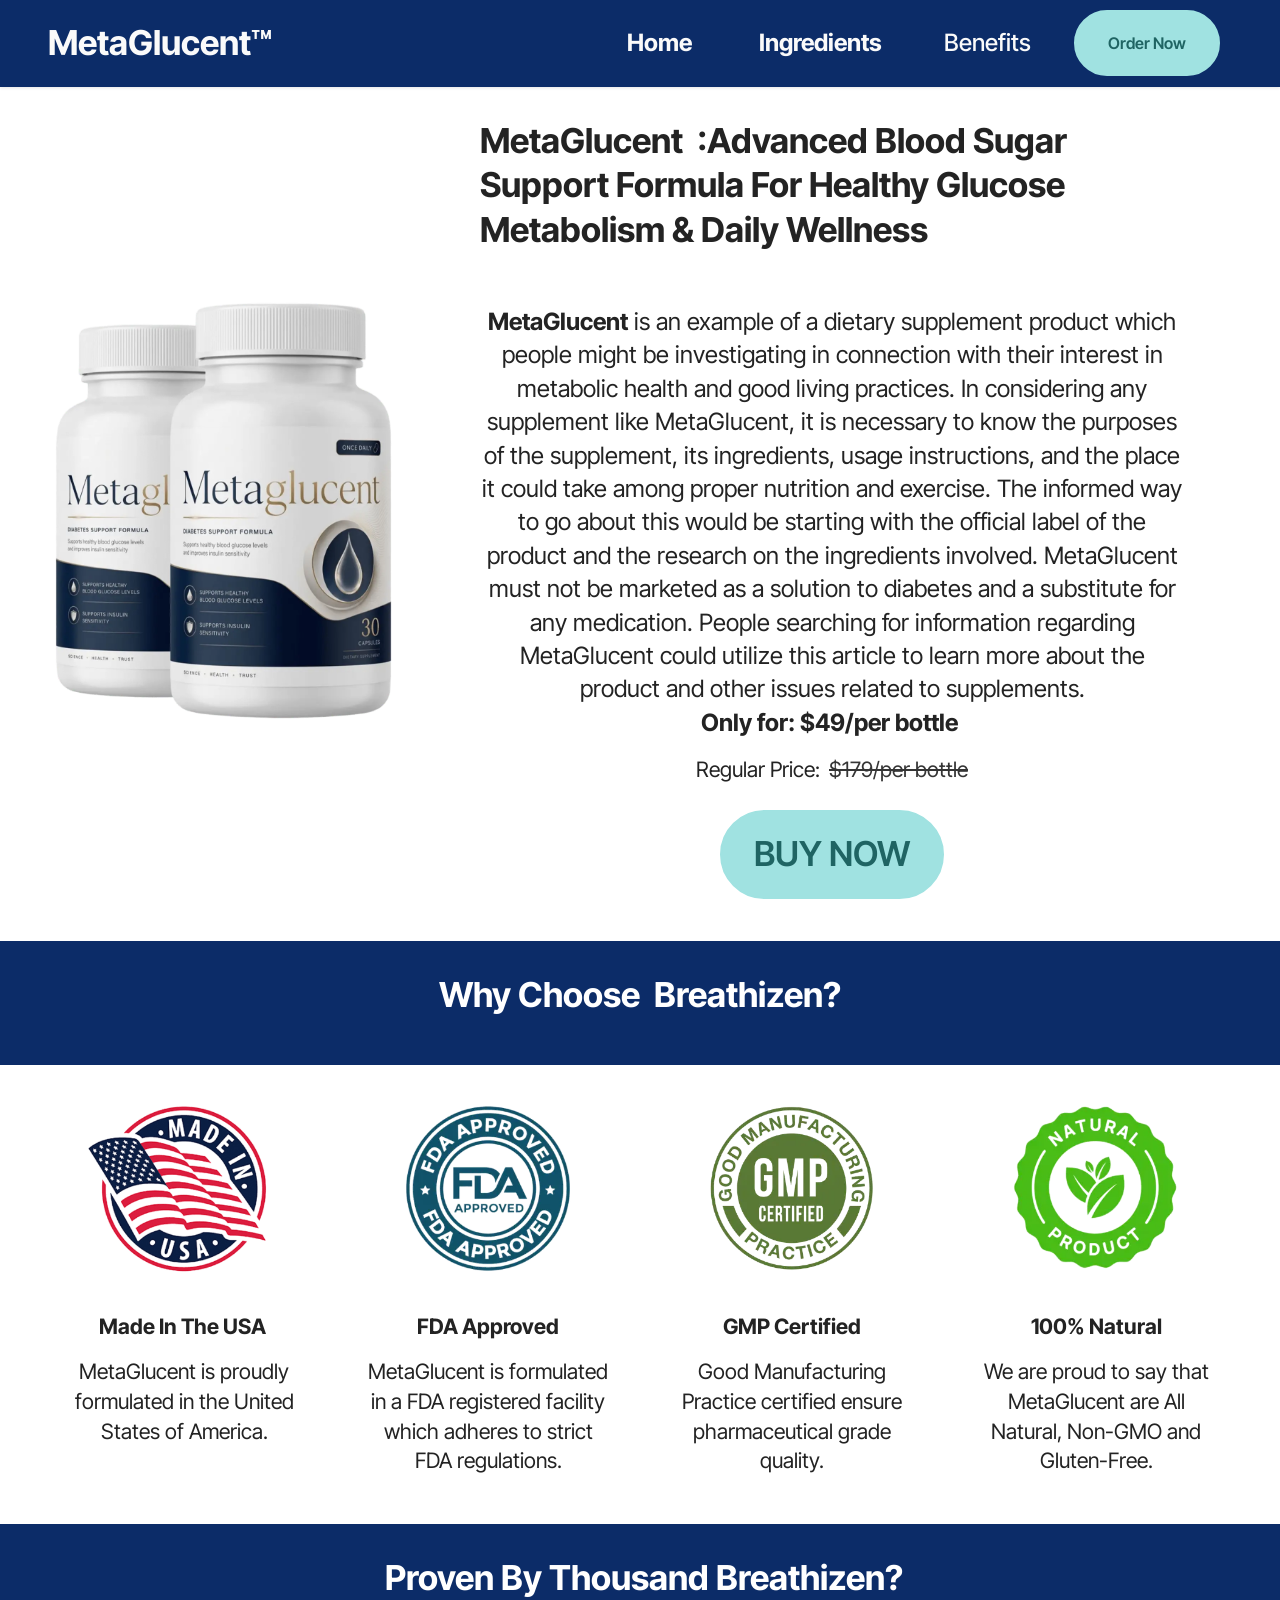
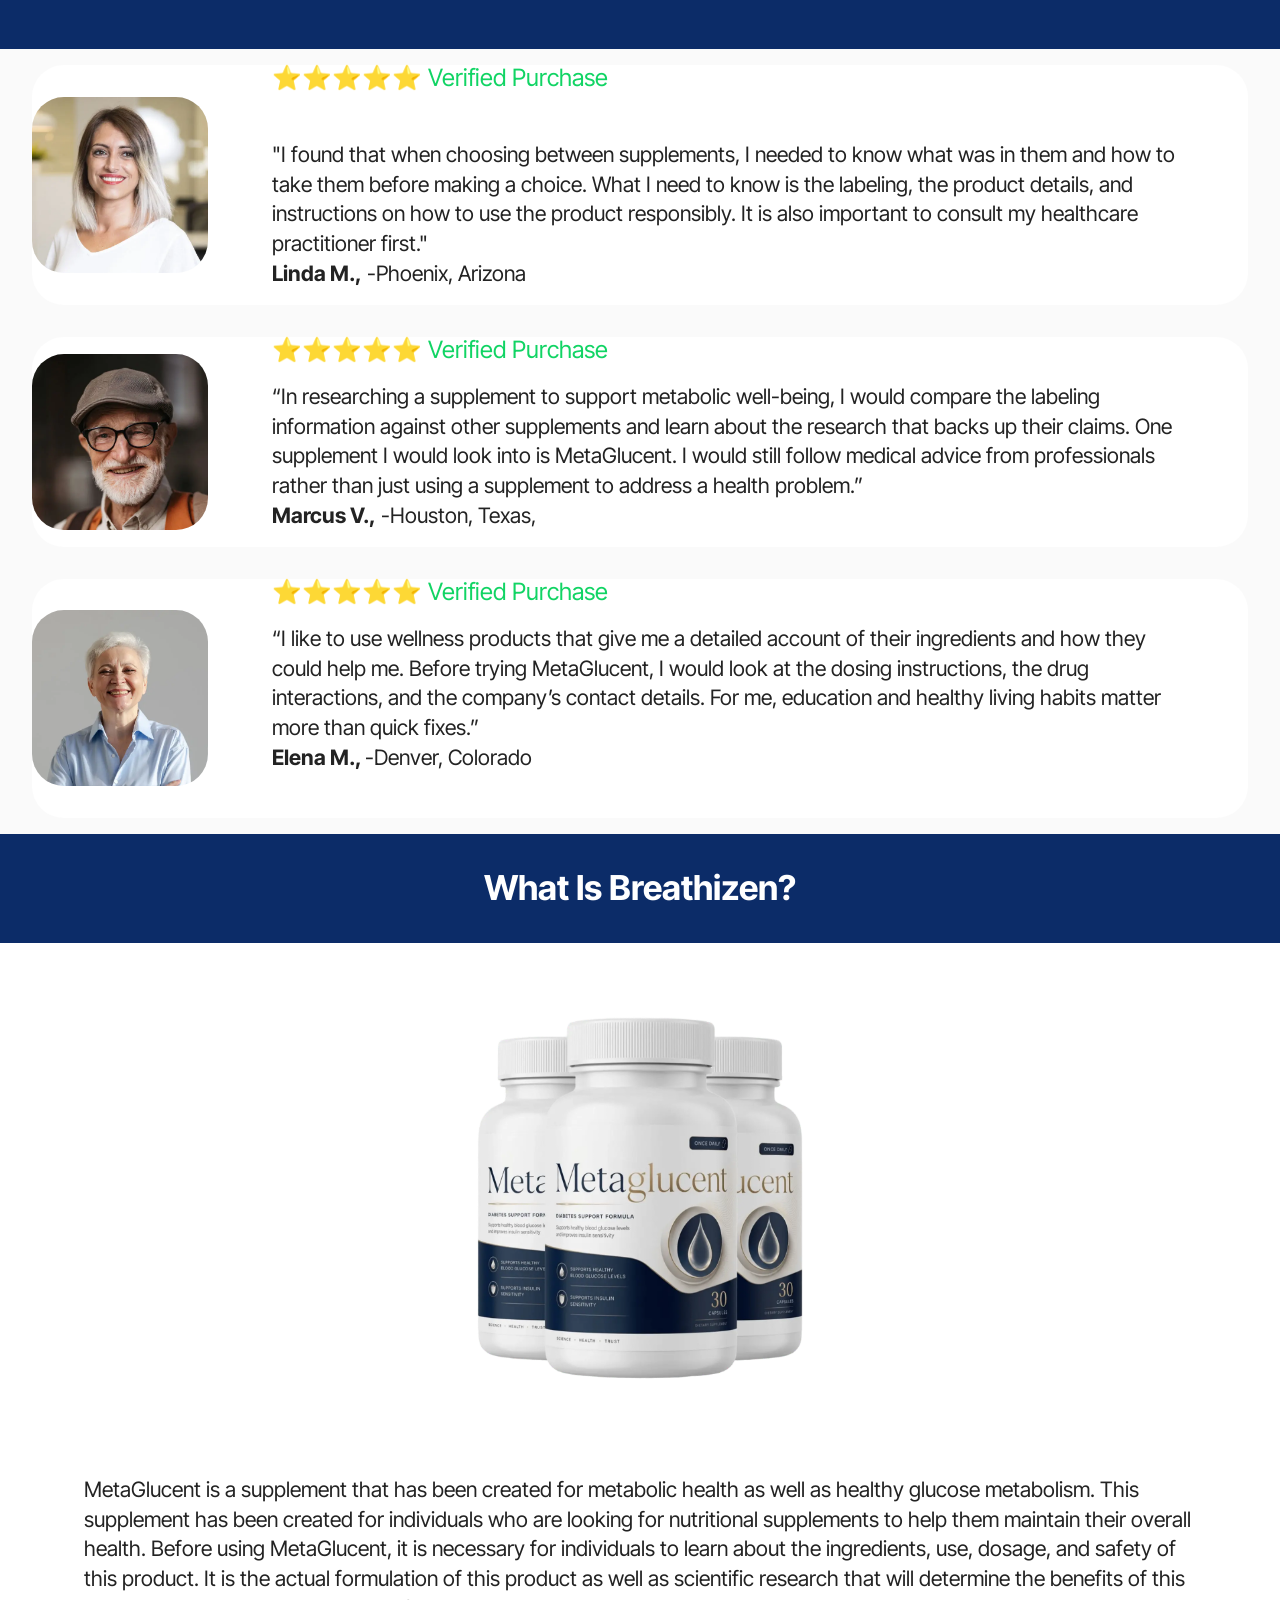
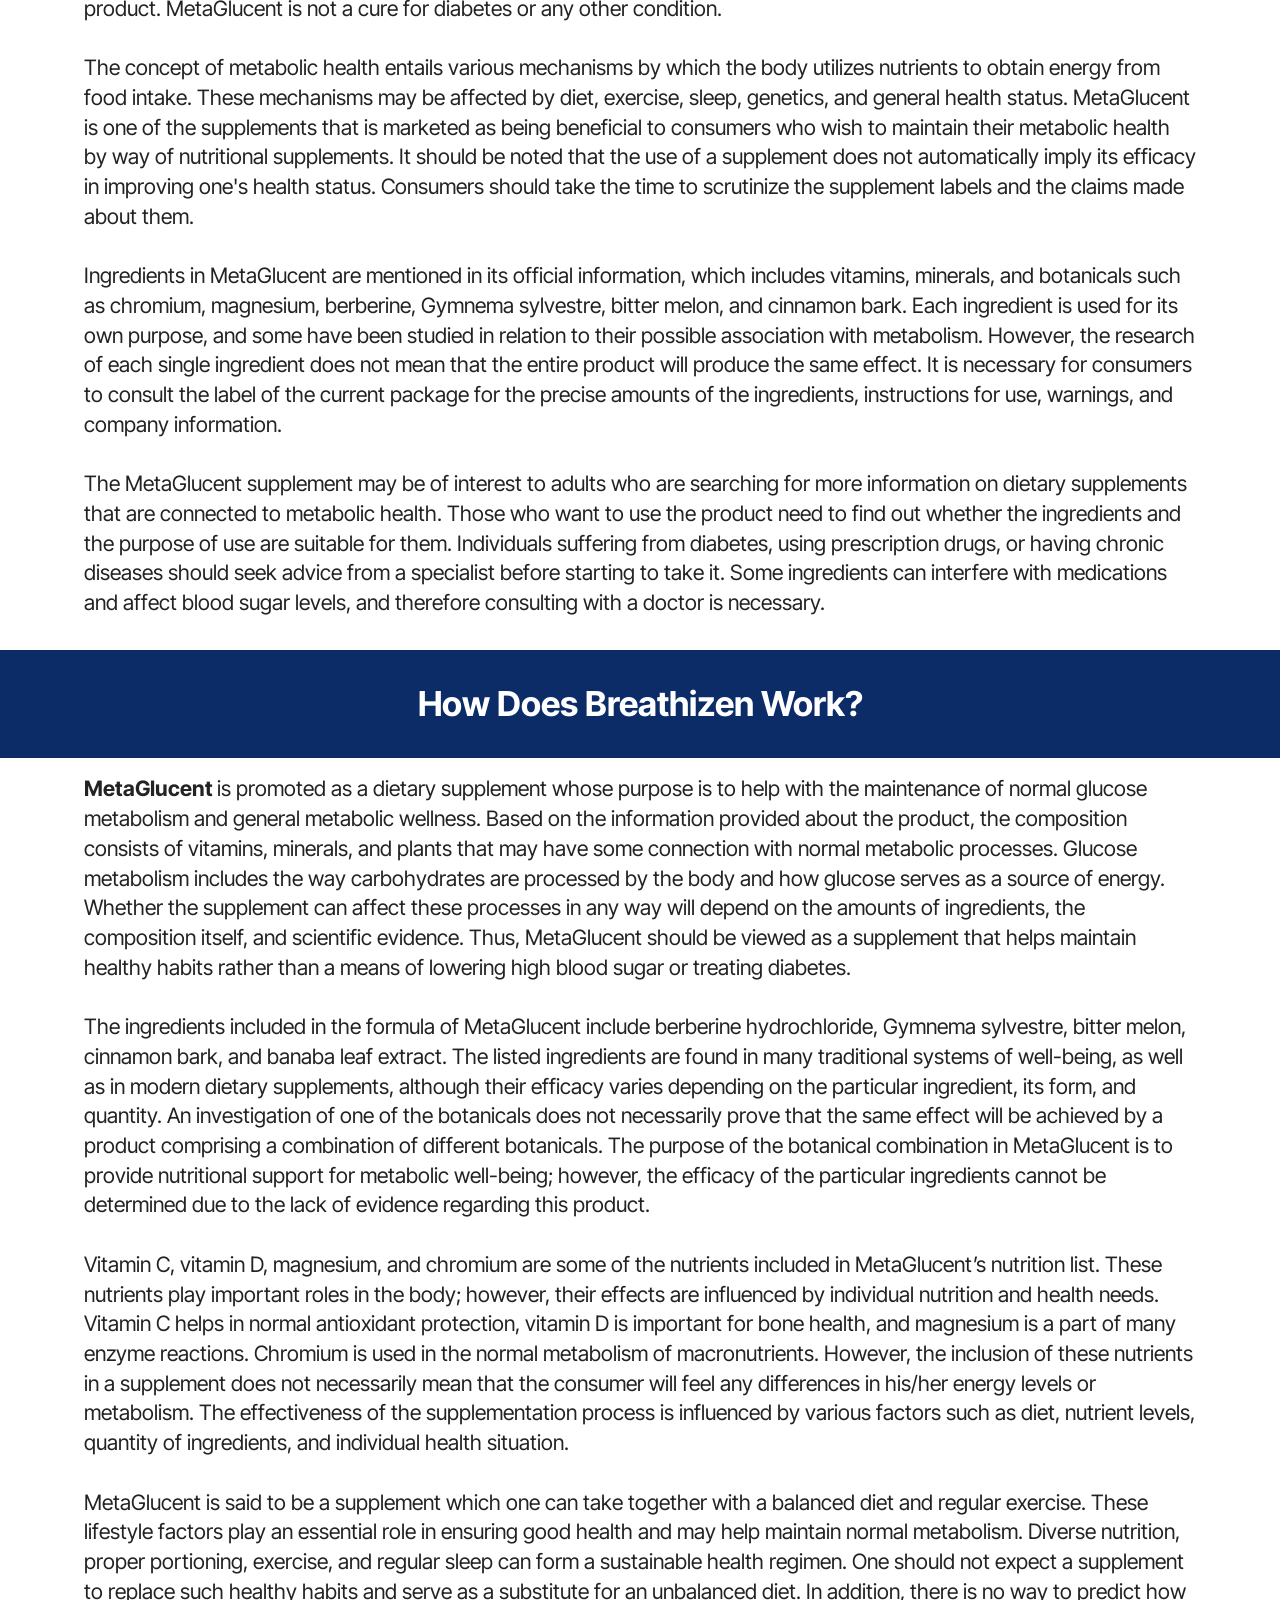
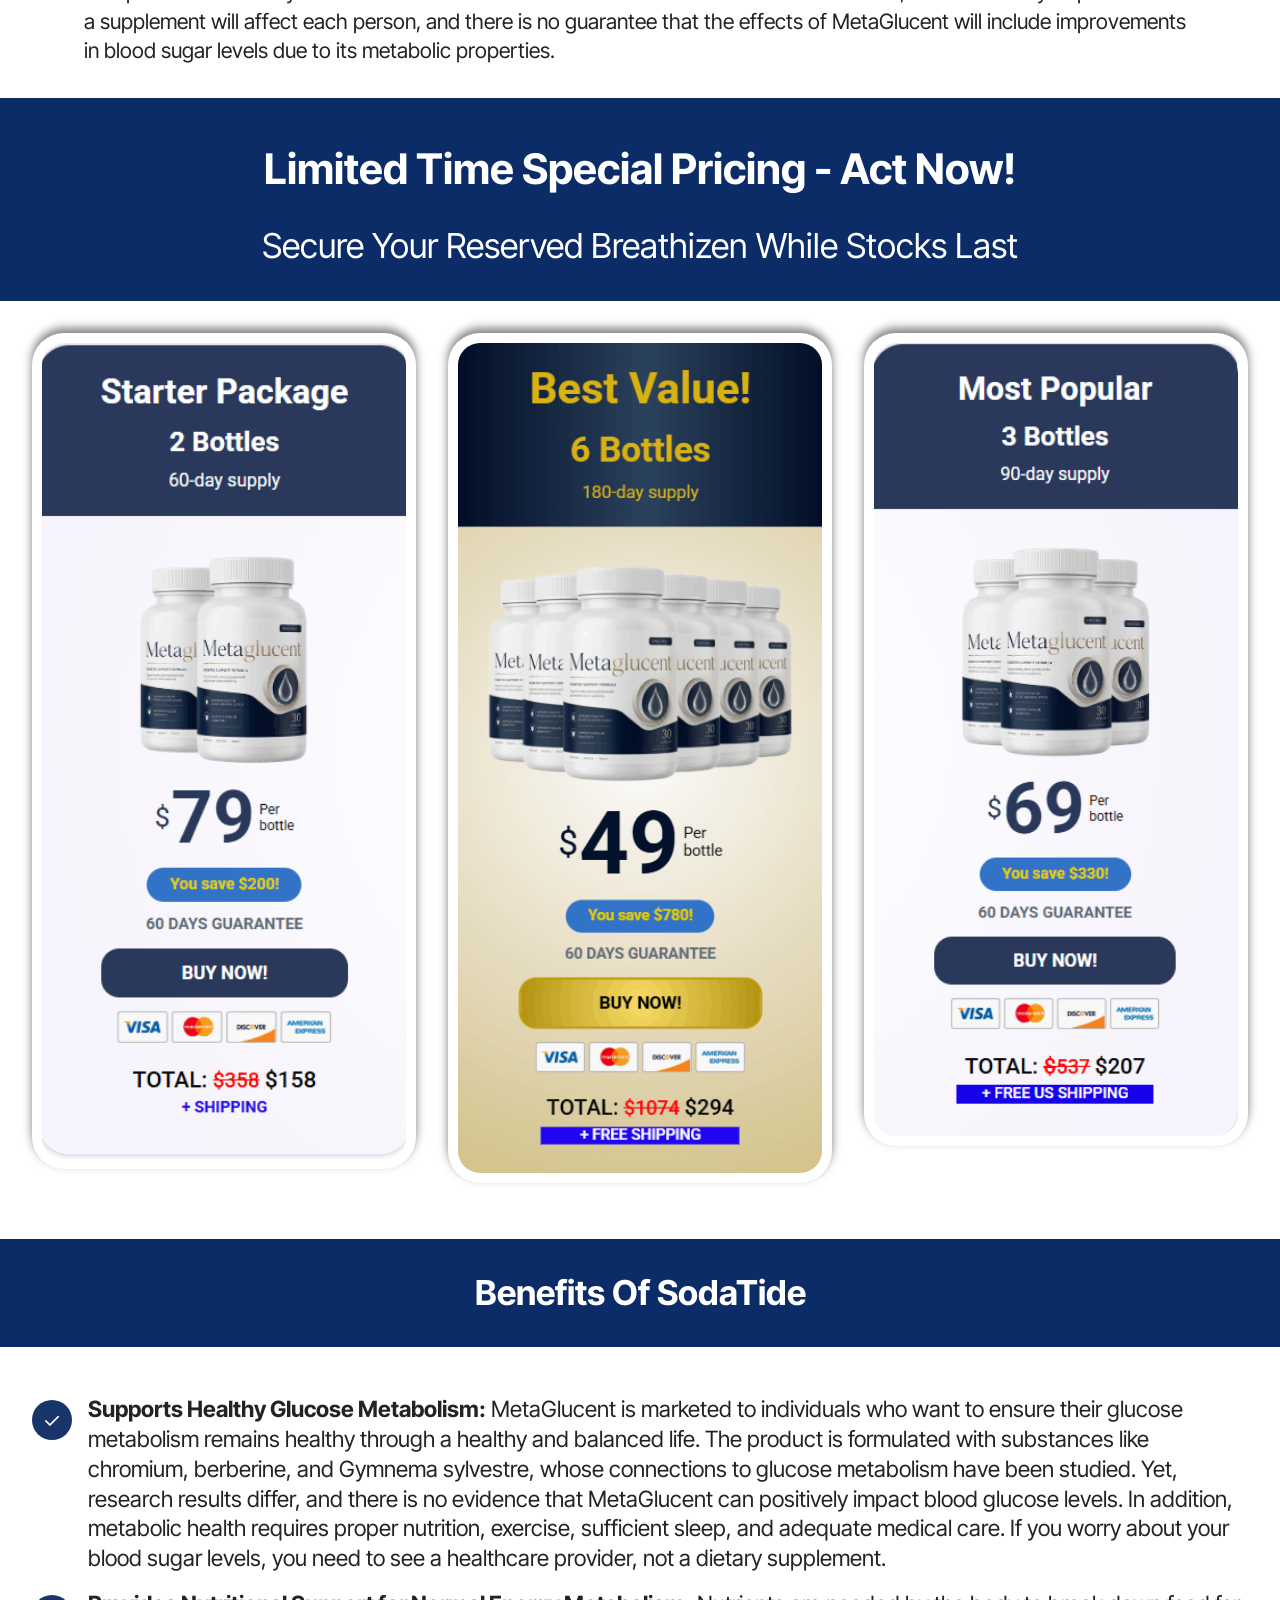
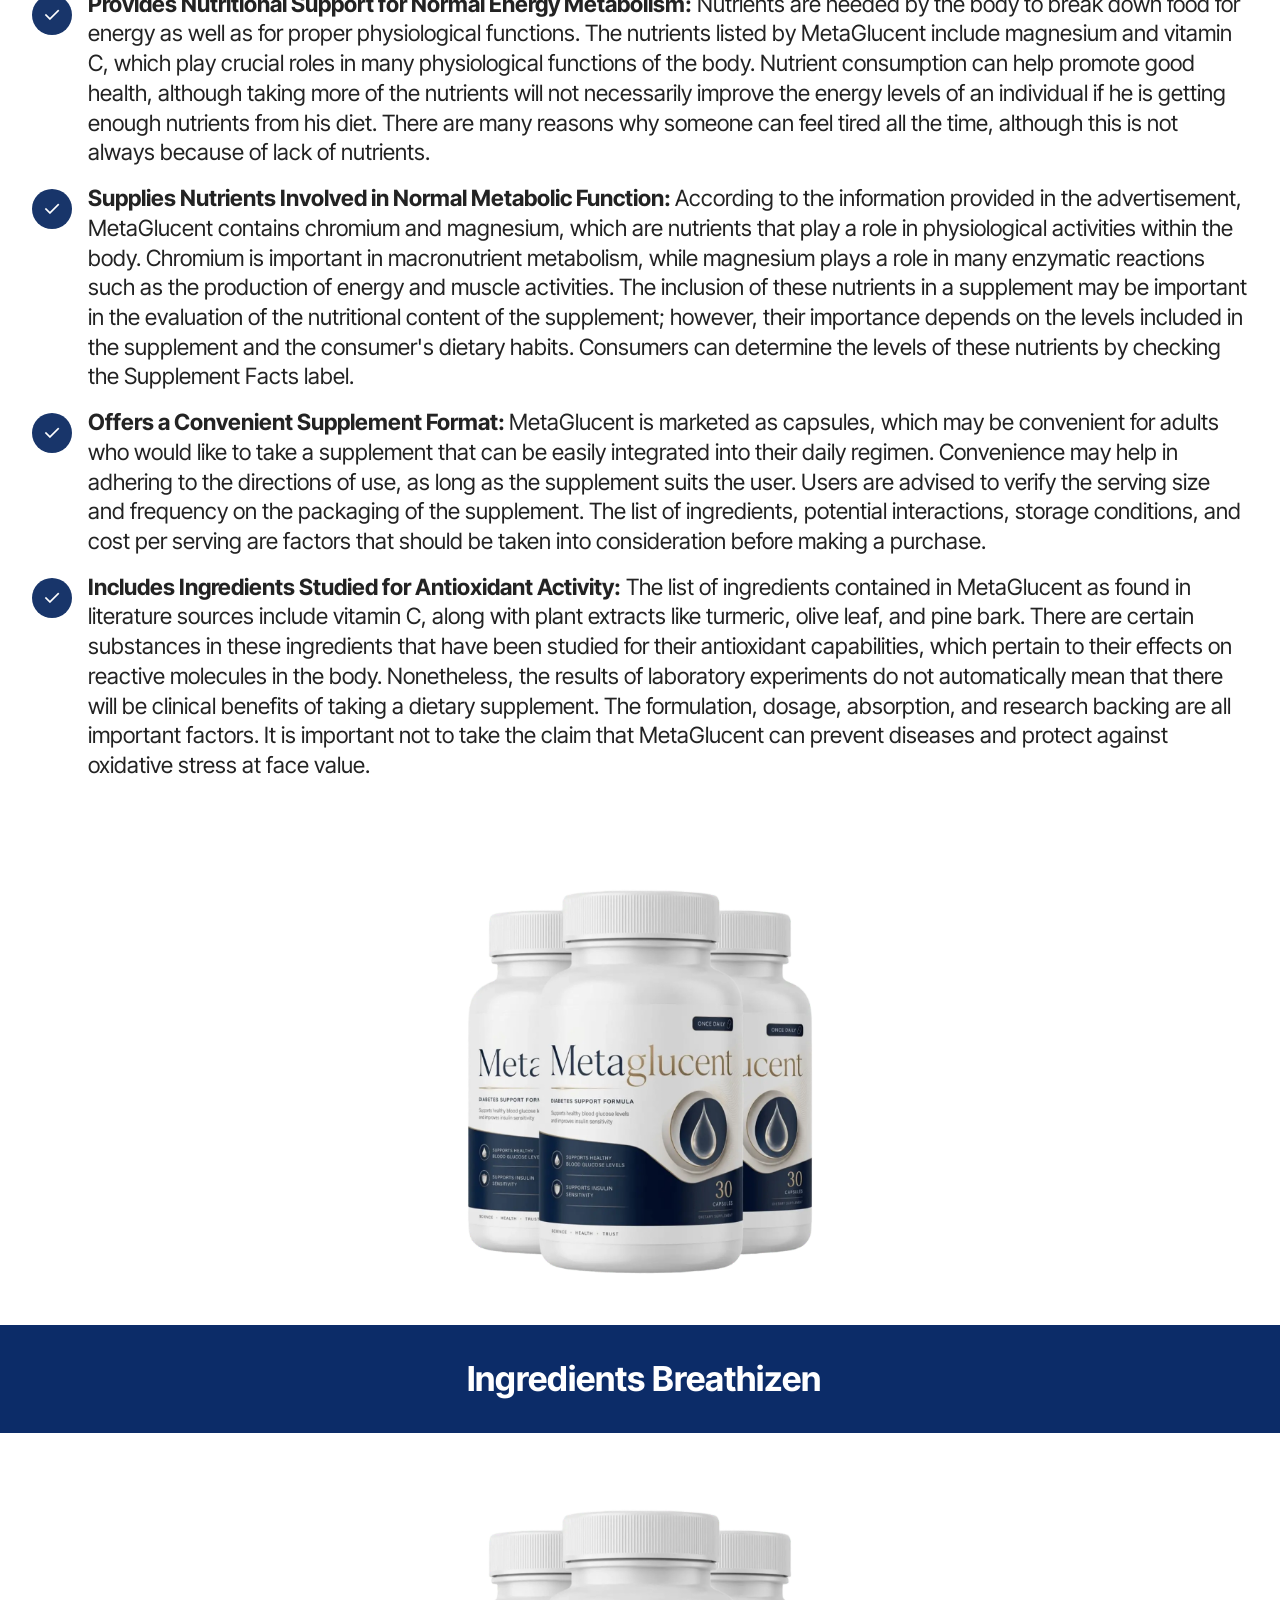
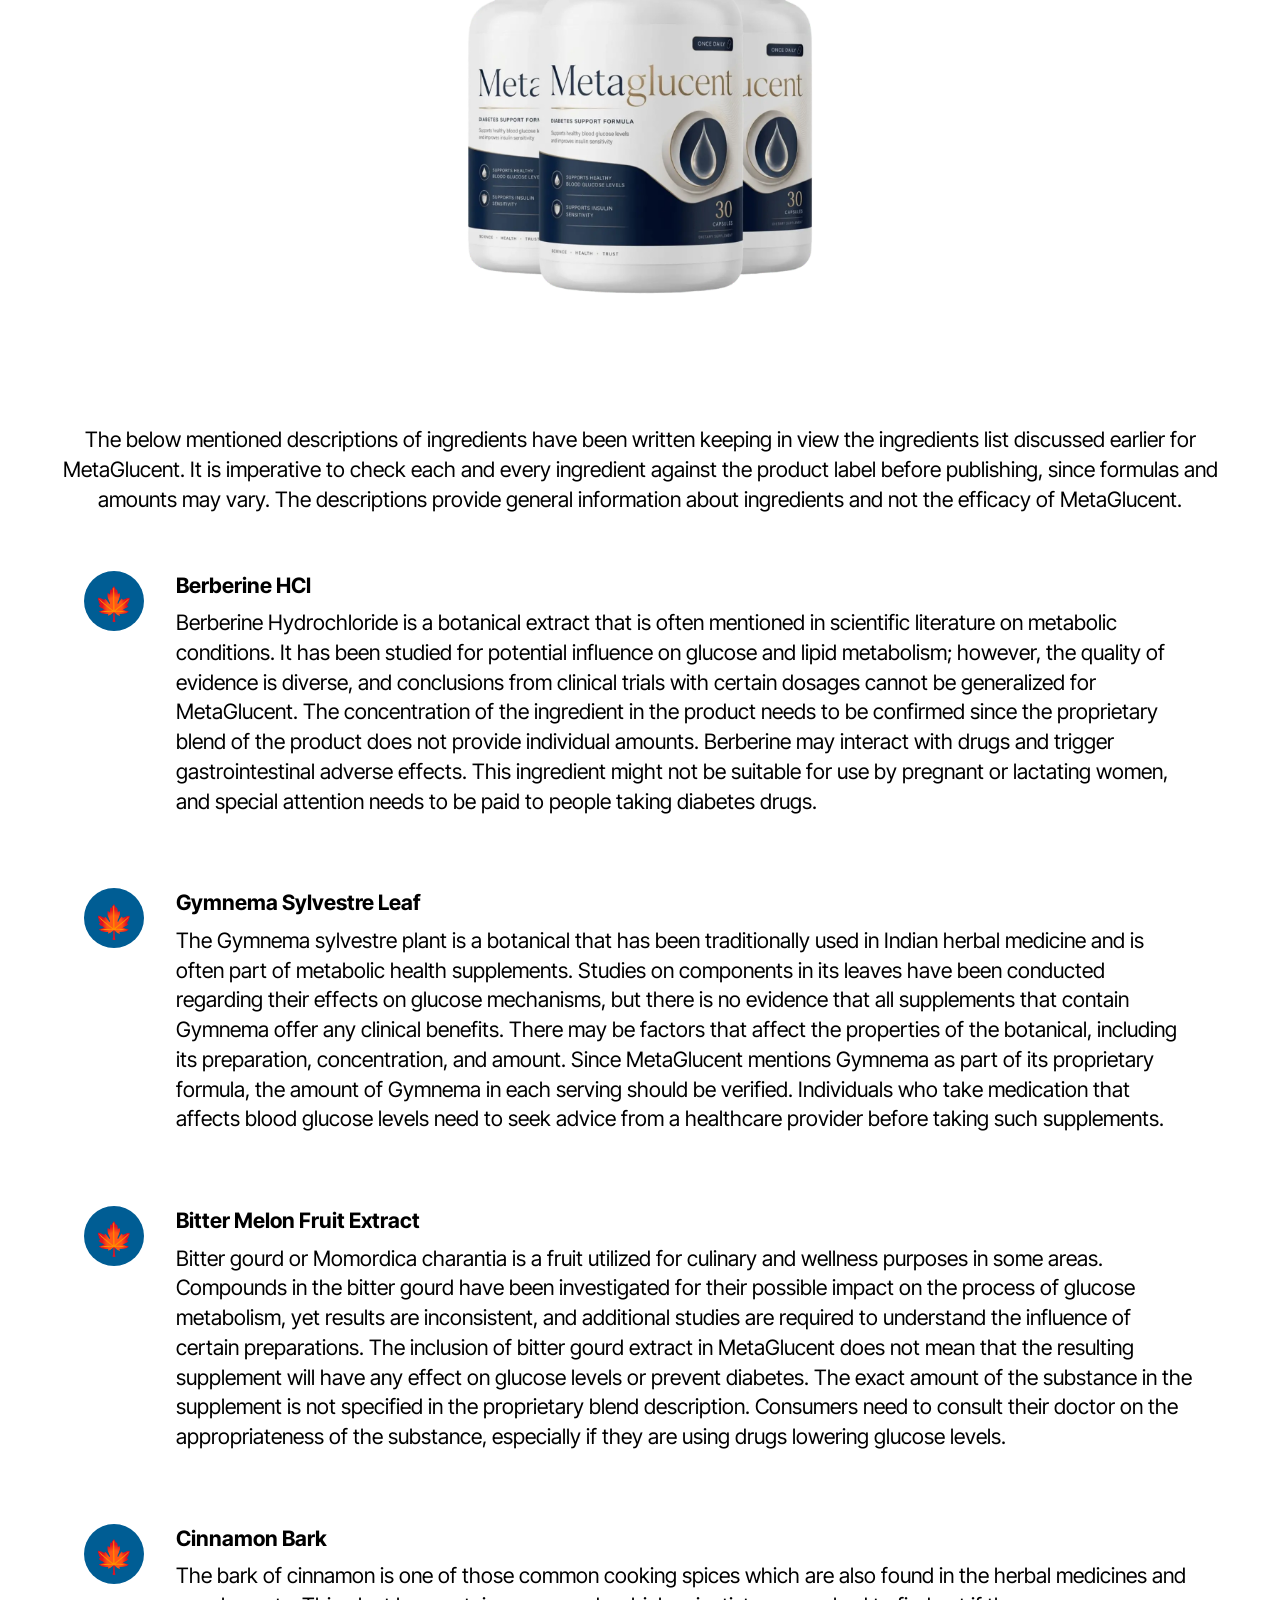
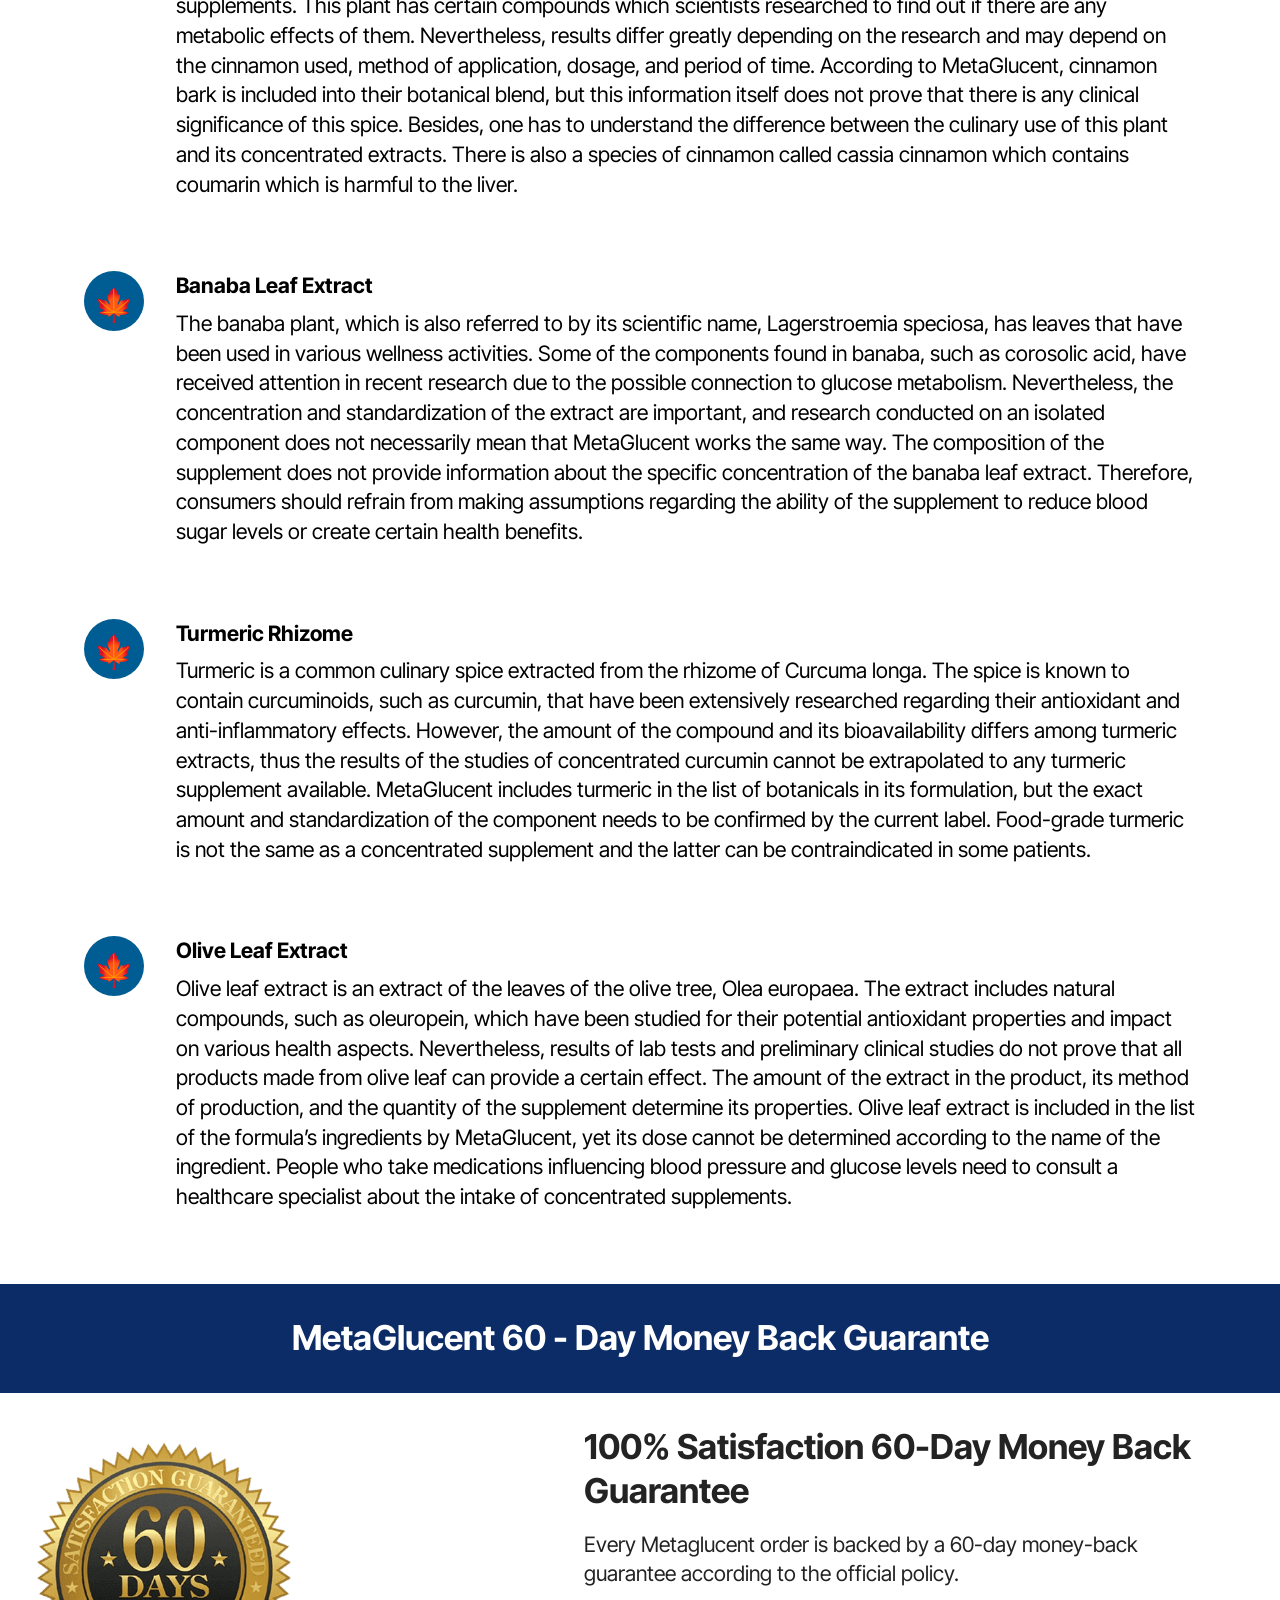
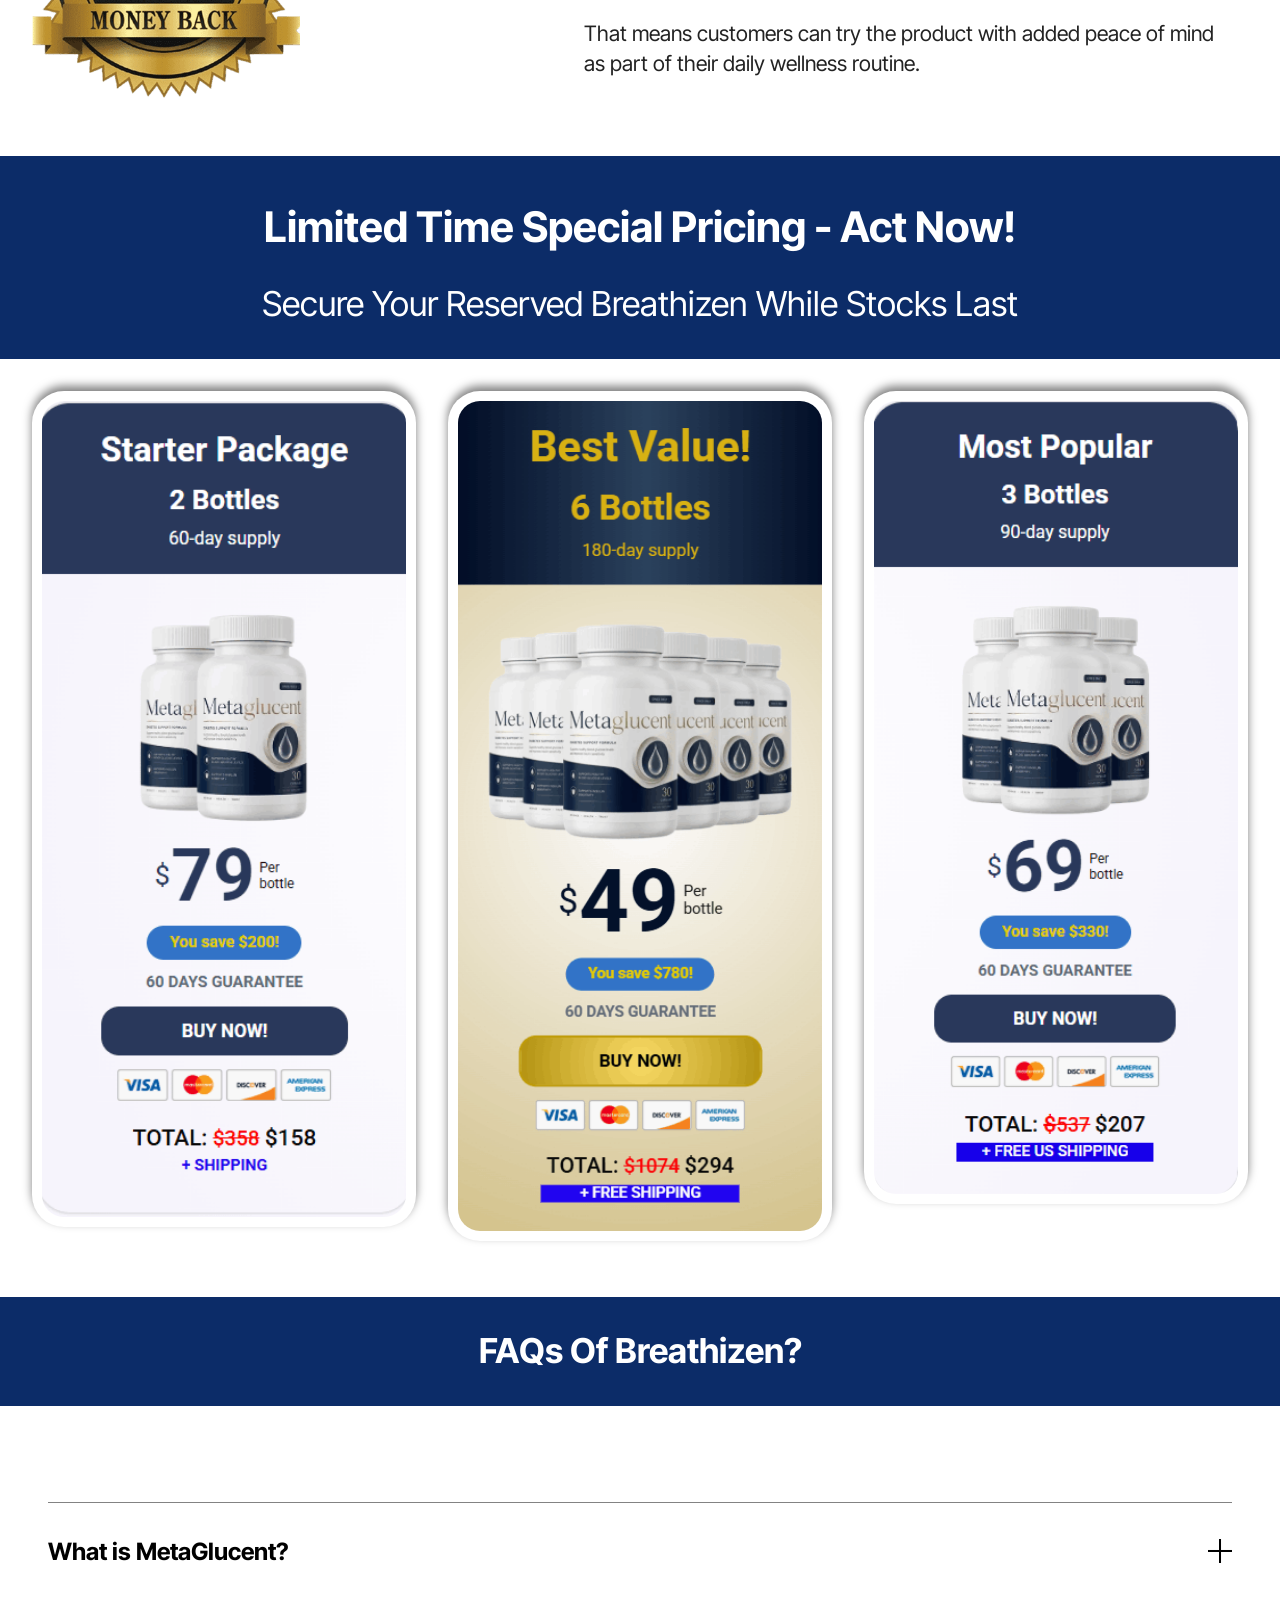
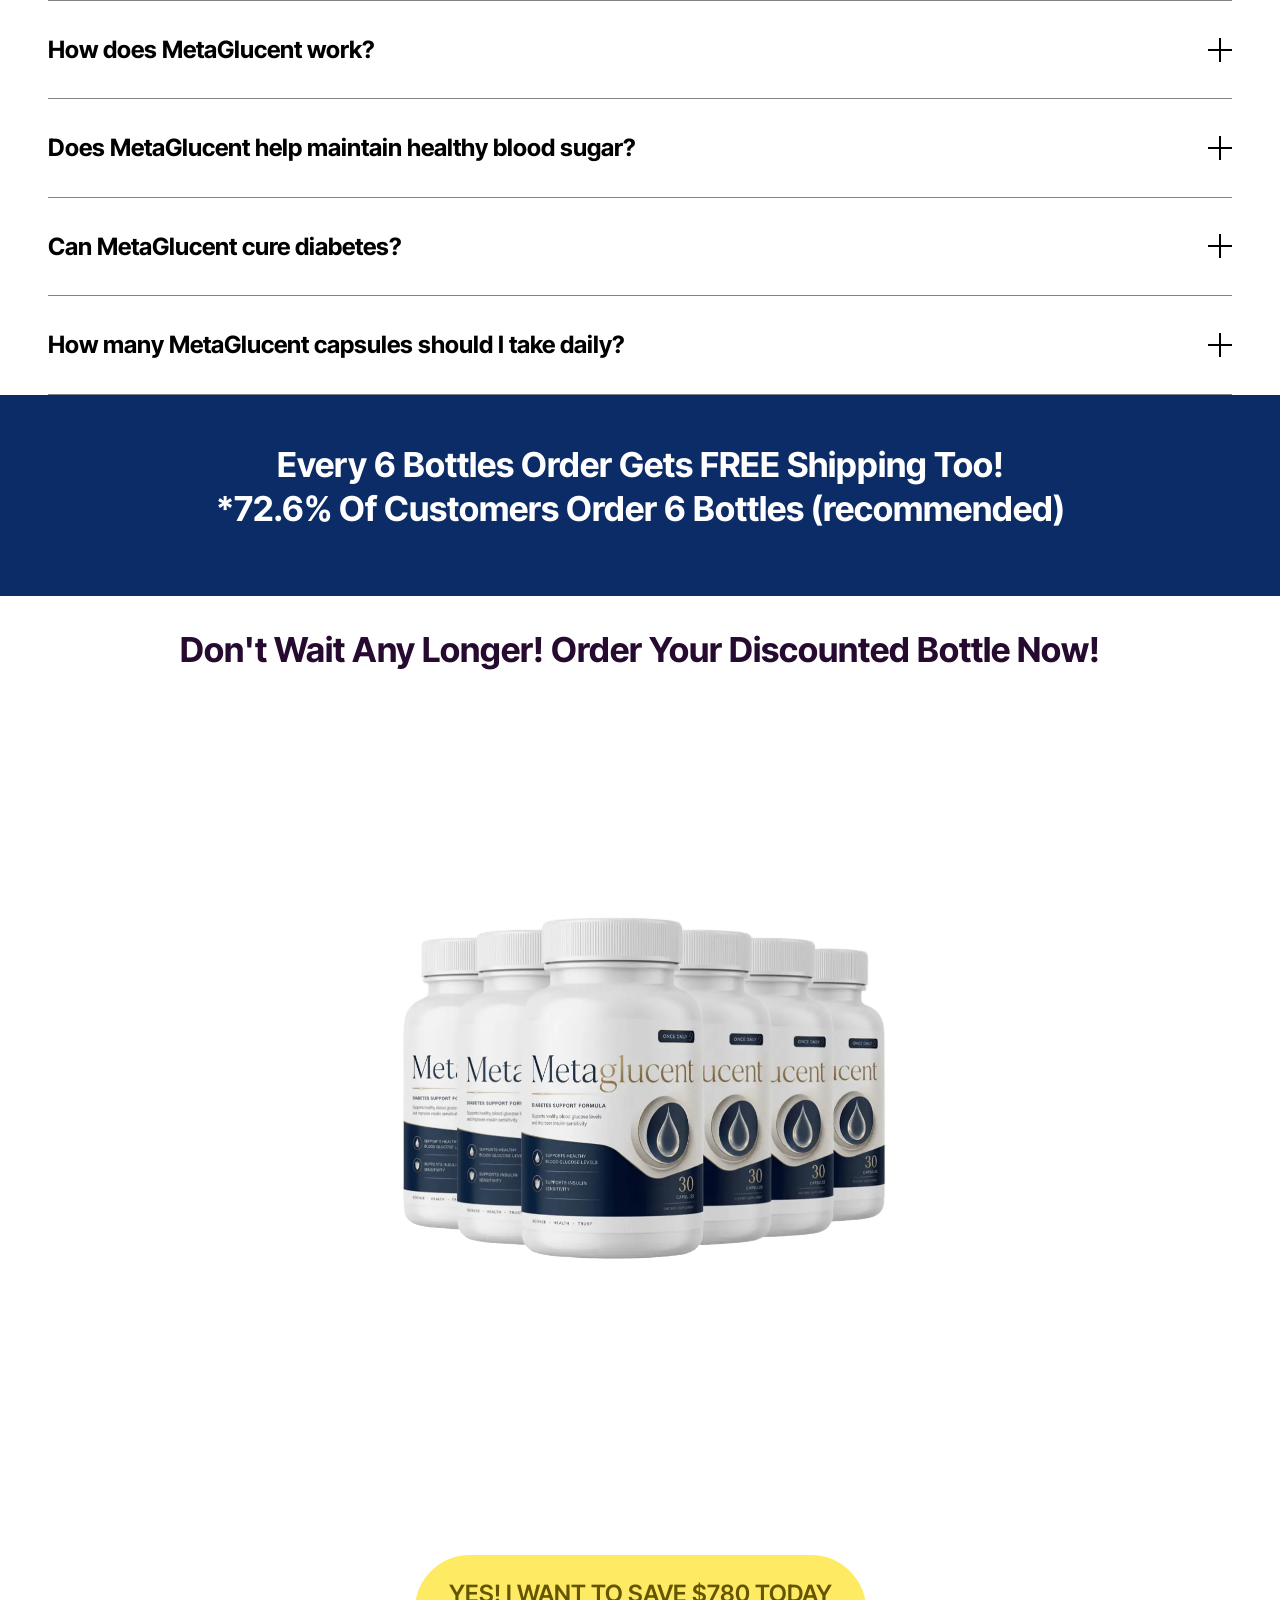
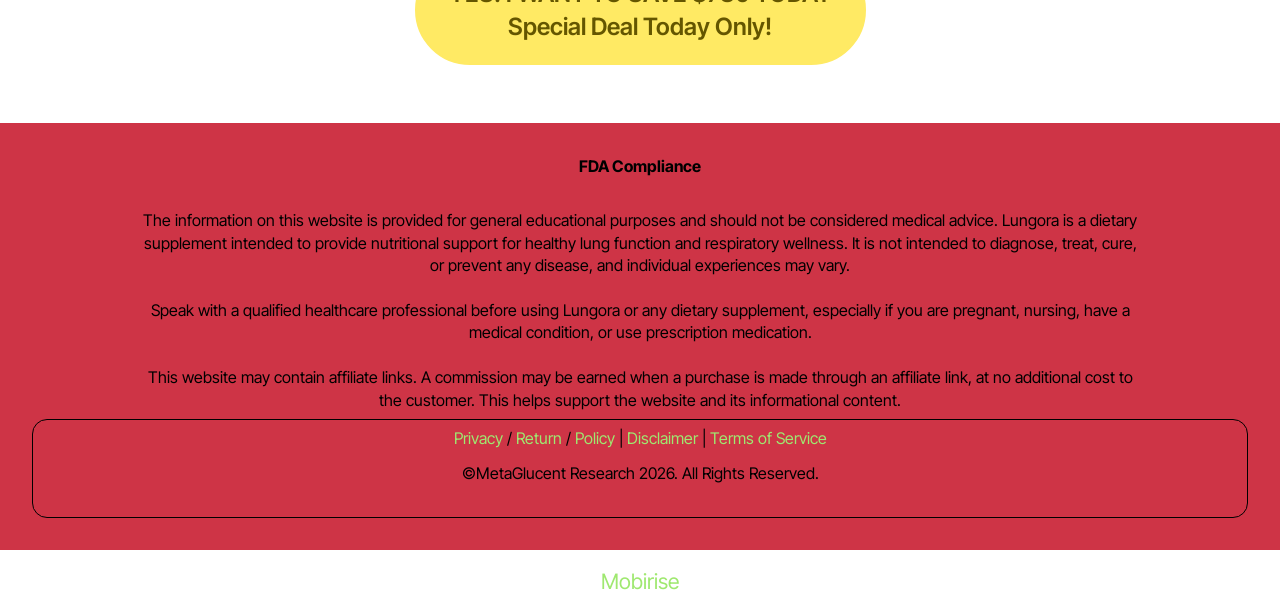
==== index.html @ d5bb6e01 "Add files via upload" ====
<!DOCTYPE html>
<html  lang="en">
<head>
  <!-- Site made with Mobirise Website Builder v6.1.12, https://mobirise.com -->
  <meta charset="UTF-8">
  <meta http-equiv="X-UA-Compatible" content="IE=edge">
  <meta name="generator" content="Mobirise v6.1.12, mobirise.com">
  <meta name="twitter:card" content="summary_large_image"/>
  <meta name="twitter:image:src" content="assets/images/index-meta.webp">
  <meta property="og:image" content="assets/images/index-meta.webp">
  <meta name="twitter:title" content="MetaGlucent – Advanced Support for Nerve Health">
  <meta name="viewport" content="width=device-width, initial-scale=1, minimum-scale=1">
  <link rel="shortcut icon" href="assets/images/images.png" type="image/x-icon">
  <meta name="description" content="MetaGlucent is an example of a dietary supplement product which people might be investigating in connection with their interest in metabolic health and good living practices. In considering any supplement like MetaGlucent, it is necessary to know the purposes of the supplement, its ingredients, usage instructions, and the place it could take among proper nutrition and exercise. The informed way to go about this would be starting with the official label of the product and the research on the ingredients involved. MetaGlucent must not be marketed as a solution to diabetes and a substitute for any medication. People searching for information regarding MetaGlucent could utilize this article to learn more about the product and other issues related to supplements.">
  
  
  <title>MetaGlucent – Advanced Support for Nerve Health</title>
  <link rel="stylesheet" href="assets/web/assets/mobirise-icons2/mobirise2.css">
  <link rel="stylesheet" href="assets/web/assets/mobirise-icons/mobirise-icons.css">
  <link rel="stylesheet" href="assets/bootstrap/css/bootstrap.min.css">
  <link rel="stylesheet" href="assets/dropdown/css/style.css">
  <link rel="stylesheet" href="assets/socicon/css/styles.css">
  <link rel="stylesheet" href="assets/theme/css/style.css">
  <link rel="preload" href="https://fonts.googleapis.com/css?family=Inter+Tight:100,200,300,400,500,600,700,800,900,100i,200i,300i,400i,500i,600i,700i,800i,900i&display=swap" as="style" onload="this.onload=null;this.rel='stylesheet'">
  <noscript><link rel="stylesheet" href="https://fonts.googleapis.com/css?family=Inter+Tight:100,200,300,400,500,600,700,800,900,100i,200i,300i,400i,500i,600i,700i,800i,900i&display=swap"></noscript>
  <link rel="preload" as="style" href="assets/mobirise/css/mbr-additional.css?v=Ok16o1"><link rel="stylesheet" href="assets/mobirise/css/mbr-additional.css?v=Ok16o1" type="text/css">

  
  
  <meta name="keywords" content="prosta defend, prostadefend, prosta defend supplement, prosta defend pills">
 <meta name="author" content="prosta defend">
		
 <link rel="canonical" href="" >
</head>
<body>
  
  <section data-bs-version="5.1" class="menu menu2 cid-vwCGoTfLS6" once="menu" id="menu2-1z">
    
    <nav class="navbar navbar-dropdown navbar-expand-lg">
        <div class="container">
            <div class="navbar-brand">
                
                <span class="navbar-caption-wrap"><a class="navbar-caption text-white display-2" href="index.html#content4-27">MetaGlucent™&nbsp;<br></a></span>
            </div>
            <button class="navbar-toggler" type="button" data-toggle="collapse" data-bs-toggle="collapse" data-target="#navbarSupportedContent" data-bs-target="#navbarSupportedContent" aria-controls="navbarNavAltMarkup" aria-expanded="false" aria-label="Toggle navigation">
                <div class="hamburger">
                    <span></span>
                    <span></span>
                    <span></span>
                    <span></span>
                </div>
            </button>
            <div class="collapse navbar-collapse" id="navbarSupportedContent">
                <ul class="navbar-nav nav-dropdown" data-app-modern-menu="true"><li class="nav-item"><a class="nav-link link text-white text-primary display-5" href="index.html#header3-1m"><strong>Home&nbsp;</strong><br></a></li>
                    <li class="nav-item"><a class="nav-link link text-white text-primary display-5" href="index.html"><strong>Ingredients</strong></a></li>
                    <li class="nav-item"><a class="nav-link link text-white text-primary display-5" href="index.html#header3-31">Benefits</a>
                    </li></ul>
                
                <div class="navbar-buttons mbr-section-btn"><a class="btn btn-warning display-4" href="https://mwebzuno.com/13523/3722/2/?">Order Now</a></div>
            </div>
        </div>
    </nav>
</section>

<section data-bs-version="5.1" class="features6 cid-vwCGxktQIx" id="features7-20">
    <!---->
    

    
    
    <div class="container">
        <div class="card-wrapper">
            <div class="row align-items-center">
                <div class="col-12 col-lg-4">
                    <div class="image-wrapper">
                        <a href="https://mwebzuno.com/13523/3722/2/?"><img src="assets/images/metaglucent.webp" alt="MetaGlucent"></a>
                    </div>
                </div>
                <div class="col-12 col-lg">
                    <div class="text-box">
                        <h5 class="mbr-title mbr-fonts-style display-2"><strong>MetaGlucent&nbsp; :Advanced Blood Sugar Support Formula For Healthy Glucose Metabolism &amp; Daily Wellness</strong><br><strong><br></strong></h5>
                        <p class="mbr-text mbr-fonts-style display-5"><strong>MetaGlucent</strong> is an example of a dietary supplement product which people might be investigating in connection with their interest in metabolic health and good living practices. In considering any supplement like MetaGlucent, it is necessary to know the purposes of the supplement, its ingredients, usage instructions, and the place it could take among proper nutrition and exercise. The informed way to go about this would be starting with the official label of the product and the research on the ingredients involved. MetaGlucent must not be marketed as a solution to diabetes and a substitute for any medication. People searching for information regarding MetaGlucent could utilize this article to learn more about the product and other issues related to supplements.<br><strong>Only for: $49/per bottle&nbsp;</strong><br></p>
                        <div class="cost">
                            <span class="currentcost mbr-fonts-style pr-2 display-7">Regular Price:&nbsp;</span>
                            <span class="oldcost mbr-fonts-style display-7">$179/per bottle</span>
                        </div>
                        <div class="mbr-section-btn pt-3"><a href="https://mwebzuno.com/13523/3722/2/?" class="btn btn-warning display-2">BUY NOW</a></div>
                    </div>
                </div>
            </div>
        </div>
    </div>
</section>

<section data-bs-version="5.1" class="header3 cid-vwCIpOp77V" id="header3-21">

    

    
    

    <div class="align-center container">
        <div class="row justify-content-center">
            <div class="col-12 col-lg-12">
                
                <h2 class="mbr-section-subtitle mbr-fonts-style mb-3 display-2"><strong>Why Choose&nbsp; Breathizen?</strong></h2>
                
                
            </div>
        </div>
    </div>
</section>

<section data-bs-version="5.1" class="gallery3 cid-vwCFQWDNEf" id="gallery3-1x">
    
    
    <div class="container">
        
        <div class="row mt-4">
            
            
            <div class="item features-image сol-12 col-md-6 col-lg-3 active">
                <div class="item-wrapper">
                    <div class="item-img">
                        <a href="https://mwebzuno.com/13523/3722/2/?"><img src="assets/images/made-in-usa202-500x300.webp" alt="MetaGlucent Made In The USA " data-slide-to="0" data-bs-slide-to="0"></a>
                    </div>
                    <div class="item-content">
                        <h5 class="item-title mbr-fonts-style display-7"><strong>Made In The USA&nbsp;</strong></h5>
                        
                        <p class="mbr-text mbr-fonts-style mt-3 display-7">MetaGlucent is proudly formulated in the United States of America.
<br>
<br></p>
                    </div>
                    
                </div>
            </div><div class="item features-image сol-12 col-md-6 col-lg-3">
                <div class="item-wrapper">
                    <div class="item-img">
                        <a href="https://mwebzuno.com/13523/3722/2/?"><img src="assets/images/fda-approved-500x300.webp" alt="MetaGlucent FDA Approved " data-slide-to="1" data-bs-slide-to="1"></a>
                    </div>
                    <div class="item-content">
                        <h5 class="item-title mbr-fonts-style display-7"><strong>FDA Approved</strong></h5>
                        
                        <p class="mbr-text mbr-fonts-style mt-3 display-7">MetaGlucent is formulated in a FDA registered facility which adheres to strict FDA regulations.<br></p>
                    </div>
                    
                </div>
            </div><div class="item features-image сol-12 col-md-6 col-lg-3">
                <div class="item-wrapper">
                    <div class="item-img">
                        <a href="https://mwebzuno.com/13523/3722/2/?"><img src="assets/images/gmp-certified-500x300.webp" alt="MetaGlucent GMP Certified" data-slide-to="2" data-bs-slide-to="2"></a>
                    </div>
                    <div class="item-content">
                        <h5 class="item-title mbr-fonts-style display-7"><strong>GMP Certified</strong></h5>
                        
                        <p class="mbr-text mbr-fonts-style mt-3 display-7">Good Manufacturing Practice certified ensure pharmaceutical grade quality.<br></p>
                    </div>
                    
                </div>
            </div>
            <div class="item features-image сol-12 col-md-6 col-lg-3">
                <div class="item-wrapper">
                    <div class="item-img">
                        <a href="https://mwebzuno.com/13523/3722/2/?"><img src="assets/images/100-natural-500x300.webp" alt="MetaGlucent  all natural, Non-GMO " title=""></a>
                    </div>
                    <div class="item-content">
                        <h5 class="item-title mbr-fonts-style display-7"><strong>100% Natural</strong></h5>
                        
                        <p class="mbr-text mbr-fonts-style mt-3 display-7">We are proud to say that MetaGlucent are All Natural, Non-GMO and Gluten-Free.</p>
                    </div>
                    
                </div>
            </div>
        </div>
    </div>
</section>

<section data-bs-version="5.1" class="header3 cid-vwCO7ddUhF" id="header3-22">

    

    
    

    <div class="align-center container">
        <div class="row justify-content-center">
            <div class="col-12 col-lg-12">
                
                <h2 class="mbr-section-subtitle mbr-fonts-style mb-3 display-2"><strong>&nbsp;Proven By Thousand Breathizen?</strong></h2>
                
                
            </div>
        </div>
    </div>
</section>

<section data-bs-version="5.1" class="team2 cid-vwCOnBbGUN" xmlns="http://www.w3.org/1999/html" id="team2-23">
    

    
    
    <div class="container">
        <div class="item features-image">
            <div class="item-wrapper">
                <div class="row align-items-center">
                    <div class="col-12 col-md-2">
                        <div class="image-wrapper">
                            <a href="https://mwebzuno.com/13523/3722/2/?"><img src="assets/images/metaglucent-experience1.webp" alt="MetaGlucent"></a>
                        </div>
                    </div>
                    <div class="col-12 col-md">
                        <div class="card-box">
                            
                            <h2 class="card-subtitle mbr-fonts-style mb-3 display-5">⭐⭐⭐⭐⭐ Verified Purchase</h2>
                            <p class="mbr-text mbr-fonts-style display-7"><br>"I found that when choosing between supplements, I needed to know what was in them and how to take them before making a choice. What I need to know is the labeling, the product details, and instructions on how to use the product responsibly. It is also important to consult my healthcare practitioner first."<br><strong>Linda M.,</strong> -Phoenix, Arizona<br></p>
                            
                        </div>
                    </div>
                </div>
            </div>
        </div>
        <div class="item features-image">
            <div class="item-wrapper">
                <div class="row align-items-center">
                    <div class="col-12 col-md-2">
                        <div class="image-wrapper">
                            <a href="https://mwebzuno.com/13523/3722/2/?"><img src="assets/images/metaglucent-experience3.webp" alt="MetaGlucent"></a>
                        </div>
                    </div>
                    <div class="col-12 col-md">
                        <div class="card-box">
                            
                            <h2 class="card-subtitle mbr-fonts-style mb-3 display-5">⭐⭐⭐⭐⭐ Verified Purchase</h2>
                            <p class="mbr-text mbr-fonts-style display-7">“In researching a supplement to support metabolic well-being, I would compare the labeling information against other supplements and learn about the research that backs up their claims. One supplement I would look into is MetaGlucent. I would still follow medical advice from professionals rather than just using a supplement to address a health problem.”<br><strong>Marcus V.,</strong> -Houston, Texas,&nbsp;<br></p>
                            
                        </div>
                    </div>
                </div>
            </div>
        </div>
        <div class="item features-image">
            <div class="item-wrapper">
                <div class="row align-items-center">
                    <div class="col-12 col-md-2">
                        <div class="image-wrapper">
                            <a href="https://mwebzuno.com/13523/3722/2/?"><img src="assets/images/metaglucent-experience2.webp" alt="MetaGlucent"></a>
                        </div>
                    </div>
                    <div class="col-12 col-md">
                        <div class="card-box">
                            
                            <h2 class="card-subtitle mbr-fonts-style mb-3 display-5">⭐⭐⭐⭐⭐ Verified Purchase</h2>
                            <p class="mbr-text mbr-fonts-style display-7">“I like to use wellness products that give me a detailed account of their ingredients and how they could help me. Before trying MetaGlucent, I would look at the dosing instructions, the drug interactions, and the company’s contact details. For me, education and healthy living habits matter more than quick fixes.”<br><strong>Elena M., </strong>-Denver, Colorado<br>&nbsp;<br></p>
                            
                        </div>
                    </div>
                </div>
            </div>
        </div>
    </div>
</section>

<section data-bs-version="5.1" class="header3 cid-uSwx4cJ0TO" id="header3-4">

    

    
    

    <div class="align-center container">
        <div class="row justify-content-center">
            <div class="col-12 col-lg-12">
                
                <h2 class="mbr-section-subtitle mbr-fonts-style mb-3 display-2"><strong>What Is Breathizen?</strong></h2>
                
                
            </div>
        </div>
    </div>
</section>

<section data-bs-version="5.1" class="header9 cid-uSwxo9HcY4" id="header9-6">

    

    
    

    <div class="text-center container">
        <div class="row justify-content-center">
            <div class="col-md-12 col-lg-9">
                <div class="image-wrap mb-4">
                    <a href="https://mwebzuno.com/13523/3722/2/?"><img src="assets/images/metaglucent-3bottles.webp" alt="MetaGlucent Official"></a>
                </div>
                
                
                
            </div>
        </div>
    </div>
</section>

<section data-bs-version="5.1" class="content4 cid-uSwx5BcQWN" id="content4-5">
    

    
    
    <div class="container">
        <div class="row justify-content-center">
            <div class="title col-md-12 col-lg-11">
                
                <h4 class="mbr-section-subtitle align-center mbr-fonts-style mb-4 display-7">MetaGlucent is a supplement that has been created for metabolic health as well as healthy glucose metabolism. This supplement has been created for individuals who are looking for nutritional supplements to help them maintain their overall health. Before using MetaGlucent, it is necessary for individuals to learn about the ingredients, use, dosage, and safety of this product. It is the actual formulation of this product as well as scientific research that will determine the benefits of this product. MetaGlucent is not a cure for diabetes or any other condition.<br><br>
<div>
</div><div>
</div><div>
</div><div>
</div><div>The concept of metabolic health entails various mechanisms by which the body utilizes nutrients to obtain energy from food intake. These mechanisms may be affected by diet, exercise, sleep, genetics, and general health status. MetaGlucent is one of the supplements that is marketed as being beneficial to consumers who wish to maintain their metabolic health by way of nutritional supplements. It should be noted that the use of a supplement does not automatically imply its efficacy in improving one's health status. Consumers should take the time to scrutinize the supplement labels and the claims made about them.</div><div><br></div><div>
</div><div>Ingredients in MetaGlucent are mentioned in its official information, which includes vitamins, minerals, and botanicals such as chromium, magnesium, berberine, Gymnema sylvestre, bitter melon, and cinnamon bark. Each ingredient is used for its own purpose, and some have been studied in relation to their possible association with metabolism. However, the research of each single ingredient does not mean that the entire product will produce the same effect. It is necessary for consumers to consult the label of the current package for the precise amounts of the ingredients, instructions for use, warnings, and company information.</div><div><br></div><div>The MetaGlucent supplement may be of interest to adults who are searching for more information on dietary supplements that are connected to metabolic health. Those who want to use the product need to find out whether the ingredients and the purpose of use are suitable for them. Individuals suffering from diabetes, using prescription drugs, or having chronic diseases should seek advice from a specialist before starting to take it. Some ingredients can interfere with medications and affect blood sugar levels, and therefore consulting with a doctor is necessary.</div><div>
</div></h4>
                
            </div>
        </div>
    </div>
</section>

<section data-bs-version="5.1" class="header3 cid-uSwy3EeQp4" id="header3-7">

    

    
    

    <div class="align-center container">
        <div class="row justify-content-center">
            <div class="col-12 col-lg-12">
                
                <h2 class="mbr-section-subtitle mbr-fonts-style mb-3 display-2"><strong>How Does Breathizen Work?</strong></h2>
                
                
            </div>
        </div>
    </div>
</section>

<section data-bs-version="5.1" class="content4 cid-uSwy4P6KjC" id="content4-8">
    

    
    
    <div class="container">
        <div class="row justify-content-center">
            <div class="title col-md-12 col-lg-11">
                
                <h4 class="mbr-section-subtitle align-center mbr-fonts-style mb-4 display-7"><div><strong>MetaGlucent </strong>is promoted as a dietary supplement whose purpose is to help with the maintenance of normal glucose metabolism and general metabolic wellness. Based on the information provided about the product, the composition consists of vitamins, minerals, and plants that may have some connection with normal metabolic processes. Glucose metabolism includes the way carbohydrates are processed by the body and how glucose serves as a source of energy. Whether the supplement can affect these processes in any way will depend on the amounts of ingredients, the composition itself, and scientific evidence. Thus, MetaGlucent should be viewed as a supplement that helps maintain healthy habits rather than a means of lowering high blood sugar or treating diabetes.</div><div><br></div><div>
</div><div>The ingredients included in the formula of MetaGlucent include berberine hydrochloride, Gymnema sylvestre, bitter melon, cinnamon bark, and banaba leaf extract. The listed ingredients are found in many traditional systems of well-being, as well as in modern dietary supplements, although their efficacy varies depending on the particular ingredient, its form, and quantity. An investigation of one of the botanicals does not necessarily prove that the same effect will be achieved by a product comprising a combination of different botanicals. The purpose of the botanical combination in MetaGlucent is to provide nutritional support for metabolic well-being; however, the efficacy of the particular ingredients cannot be determined due to the lack of evidence regarding this product.</div><div><br></div><div>
</div><div>Vitamin C, vitamin D, magnesium, and chromium are some of the nutrients included in MetaGlucent’s nutrition list. These nutrients play important roles in the body; however, their effects are influenced by individual nutrition and health needs. Vitamin C helps in normal antioxidant protection, vitamin D is important for bone health, and magnesium is a part of many enzyme reactions. Chromium is used in the normal metabolism of macronutrients. However, the inclusion of these nutrients in a supplement does not necessarily mean that the consumer will feel any differences in his/her energy levels or metabolism. The effectiveness of the supplementation process is influenced by various factors such as diet, nutrient levels, quantity of ingredients, and individual health situation.</div><div><br></div><div>MetaGlucent is said to be a supplement which one can take together with a balanced diet and regular exercise. These lifestyle factors play an essential role in ensuring good health and may help maintain normal metabolism. Diverse nutrition, proper portioning, exercise, and regular sleep can form a sustainable health regimen. One should not expect a supplement to replace such healthy habits and serve as a substitute for an unbalanced diet. In addition, there is no way to predict how a supplement will affect each person, and there is no guarantee that the effects of MetaGlucent will include improvements in blood sugar levels due to its metabolic properties.</div><div>
</div><div>
</div><div>
</div></h4>
                
            </div>
        </div>
    </div>
</section>

<section data-bs-version="5.1" class="content4 cid-uSwyrY4N6k" id="content4-9">
    

    
    
    <div class="container">
        <div class="row justify-content-center">
            <div class="title col-md-12 col-lg-11">
                <h3 class="mbr-section-title mbr-fonts-style align-center mb-4 display-1"><strong>Limited Time Special Pricing - Act Now!</strong></h3>
                <h4 class="mbr-section-subtitle align-center mbr-fonts-style mb-4 display-2">Secure Your Reserved Breathizen While Stocks Last</h4>
                
            </div>
        </div>
    </div>
</section>

<section data-bs-version="5.1" class="gallery5 mbr-gallery cid-uSwyss5Anb" id="image1-a">
    

    

    <div class="container">
        
        <div class="row mbr-gallery mt-4">
            <div class="col-12 col-md-6 col-lg-4 item gallery-image">
                
                    <a href="https://mwebzuno.com/13523/3722/2/?"><img class="w-100 JCB_Price" src="assets/images/screenshot202026-10-1620084625-320x717.webp" alt="MetaGlucent  buy now 2 bottle" data-slide-to="0" data-bs-slide-to="0" title="Ikaria Lean Belly Juice"><br></a>
                   
                
               
            </div>
             <div class="col-12 col-md-6 col-lg-4 item gallery-image">
                
                   <a href="https://mwebzuno.com/13523/3722/2/?"> <img class="w-100 JCB_Price" src="assets/images/screenshot202026-10-1620084641-350x798.webp" alt="MetaGlucent buy now 6 bottles" data-slide-to="1" data-bs-slide-to="1" title="Ikaria Lean Belly Juice"><br></a>
                    
                
               
            </div>
             <div class="col-12 col-md-6 col-lg-4 item gallery-image">
                
                   <a href="https://mwebzuno.com/13523/3722/2/?"> <img class="w-100 JCB_Price" src="assets/images/screenshot202026-10-1620084703-327x712.webp" alt="MetaGlucent buy now 3 bottles" data-slide-to="2" data-bs-slide-to="2" title="Ikaria Lean Belly Juice"><br>
                    
               
                
            </a></div></div><div class="modal mbr-slider" tabindex="-1" role="dialog" aria-hidden="true" id="vybjoicKBU-modal"><div class="modal-dialog" role="document"><a href="/">
                </a><div class="modal-content"><div class="modal-body"><div class="carousel slide carousel-fade" id="lb-vybjoicKBU" data-ride="carousel" data-bs-ride="carousel" data-interval="4000" data-bs-interval="4000"><a href="/">
                            <div class="carousel-inner">
                                <div class="carousel-item active">
                                    <img class="d-block w-100" src="assets/images/screenshot202026-10-1620084625-320x717.webp" alt="">
                                </div>
                                <div class="carousel-item">
                                    <img class="d-block w-100" src="assets/images/screenshot202026-10-1620084641-350x798.webp" alt="">
                                </div>
                                <div class="carousel-item">
                                    <img class="d-block w-100" src="assets/images/screenshot202026-10-1620084703-327x712.webp" alt="">
                                </div>
                                
                            </div>
                            <ol class="carousel-indicators">
                                <li data-slide-to="0" data-bs-slide-to="0" class="active" data-target="#lb-vybjoicKBU" data-bs-target="#lb-vybjoicKBU"></li>
                                <li data-slide-to="1" data-bs-slide-to="1" data-target="#lb-vybjoicKBU" data-bs-target="#lb-vybjoicKBU"></li>
                                <li data-slide-to="2" data-bs-slide-to="2" data-target="#lb-vybjoicKBU" data-bs-target="#lb-vybjoicKBU"></li>
                                
                            </ol>
                            </a><a role="button" href="" class="close" data-dismiss="modal" data-bs-dismiss="modal" aria-label="Close">
                            </a>
                            <a class="carousel-control-prev carousel-control" role="button" data-slide="prev" data-bs-slide="prev" href="#lb-vybjoicKBU">
                                <span class="mobi-mbri mobi-mbri-arrow-prev" aria-hidden="true"></span>
                                <span class="sr-only visually-hidden">Previous</span>
                            </a>
                            <a class="carousel-control-next carousel-control" role="button" data-slide="next" data-bs-slide="next" href="#lb-vybjoicKBU">
                                <span class="mobi-mbri mobi-mbri-arrow-next" aria-hidden="true"></span>
                                <span class="sr-only visually-hidden">Next</span>
                            </a>
                        </div>
                    </div>
                </div>
            </div>
        </div>
    </div>
</section>

<section data-bs-version="5.1" class="header3 cid-v1XV2cMDDJ" id="header3-1m">

    

    
    

    <div class="align-center container">
        <div class="row justify-content-center">
            <div class="col-12 col-lg-12">
                
                <h2 class="mbr-section-subtitle mbr-fonts-style mb-3 display-2"><strong>Benefits Of SodaTide</strong></h2>
                
                
            </div>
        </div>
    </div>
</section>

<section data-bs-version="5.1" class="content8 cid-vwCRL1Xqy9" id="content8-24">
    
    <div class="container">
        <div class="row justify-content-center">
            <div class="counter-container col-md-12 col-lg-12">
                
                <div class="mbr-text mbr-fonts-style display-7">
                    <ul>
                        <li><span style="font-size: 1.4rem;"><strong>Supports Healthy Glucose Metabolism:</strong></span><span style="font-size: 1.4rem;">&nbsp;MetaGlucent is marketed to individuals who want to ensure their glucose metabolism remains healthy through a healthy and balanced life. The product is formulated with substances like chromium, berberine, and Gymnema sylvestre, whose connections to glucose metabolism have been studied. Yet, research results differ, and there is no evidence that MetaGlucent can positively impact blood glucose levels. In addition, metabolic health requires proper nutrition, exercise, sufficient sleep, and adequate medical care. If you worry about your blood sugar levels, you need to see a healthcare provider, not a dietary supplement.</span></li><li><span style="font-size: 1.4rem;"><strong>Provides Nutritional Support for Normal Energy Metabolism:</strong>&nbsp;Nutrients are needed by the body to break down food for energy as well as for proper physiological functions. The nutrients listed by MetaGlucent include magnesium and vitamin C, which play crucial roles in many physiological functions of the body. Nutrient consumption can help promote good health, although taking more of the nutrients will not necessarily improve the energy levels of an individual if he is getting enough nutrients from his diet. There are many reasons why someone can feel tired all the time, although this is not always because of lack of nutrients.</span></li><li><span style="font-size: 1.4rem;"><strong>Supplies Nutrients Involved in Normal Metabolic Function: </strong>According to the information provided in the advertisement, MetaGlucent contains chromium and magnesium, which are nutrients that play a role in physiological activities within the body. Chromium is important in macronutrient metabolism, while magnesium plays a role in many enzymatic reactions such as the production of energy and muscle activities. The inclusion of these nutrients in a supplement may be important in the evaluation of the nutritional content of the supplement; however, their importance depends on the levels included in the supplement and the consumer's dietary habits. Consumers can determine the levels of these nutrients by checking the Supplement Facts label.</span></li><li><span style="font-size: 1.4rem;"><strong>Offers a Convenient Supplement Format: </strong>MetaGlucent is marketed as capsules, which may be convenient for adults who would like to take a supplement that can be easily integrated into their daily regimen. Convenience may help in adhering to the directions of use, as long as the supplement suits the user. Users are advised to verify the serving size and frequency on the packaging of the supplement. The list of ingredients, potential interactions, storage conditions, and cost per serving are factors that should be taken into consideration before making a purchase.</span></li><li><span style="font-size: 1.4rem;"><strong>Includes Ingredients Studied for Antioxidant Activity:</strong>&nbsp;The list of ingredients contained in MetaGlucent as found in literature sources include vitamin C, along with plant extracts like turmeric, olive leaf, and pine bark. There are certain substances in these ingredients that have been studied for their antioxidant capabilities, which pertain to their effects on reactive molecules in the body. Nonetheless, the results of laboratory experiments do not automatically mean that there will be clinical benefits of taking a dietary supplement. The formulation, dosage, absorption, and research backing are all important factors. It is important not to take the claim that MetaGlucent can prevent diseases and protect against oxidative stress at face value.</span></li>
                    </ul>
                </div>
            </div>
        </div>
    </div>
</section>

<section data-bs-version="5.1" class="image3 cid-v9vYMD72HA" id="image3-1u">
    

    
    

    <div class="container">
        <div class="row justify-content-center">
            <div class="col-12 col-lg-4">
                <div class="image-wrapper">
                    <a href="https://mwebzuno.com/13523/3722/2/?"><img src="assets/images/metaglucent-3bottles.webp" alt="MetaGlucent Benefits"></a>
                    
                </div>
            </div>
        </div>
    </div>
</section>

<section data-bs-version="5.1" class="header3 cid-uSxYnXWoLH" id="header3-e">

    

    
    

    <div class="align-center container">
        <div class="row justify-content-center">
            <div class="col-12 col-lg-12">
                
                <h2 class="mbr-section-subtitle mbr-fonts-style mb-3 display-2"><strong>&nbsp;Ingredients Breathizen</strong></h2>
                
                
            </div>
        </div>
    </div>
</section>

<section data-bs-version="5.1" class="image3 cid-v9zPveqzR4" id="image3-1v">
    

    
    

    <div class="container">
        <div class="row justify-content-center">
            <div class="col-12 col-lg-4">
                <div class="image-wrapper">
                    <a href="https://mwebzuno.com/13523/3722/2/?"><img src="assets/images/metaglucent-3bottles.webp" alt="MetaGlucent  ingredients"></a>
                    
                </div>
            </div>
        </div>
    </div>
</section>

<section data-bs-version="5.1" class="features19 cid-uSxZQNMPuo" id="features20-g">

    
    
    <div class="container">
        <div class="row justify-content-center">
            <div class="col-md-12 col-lg-12">
                <div class="card-wrapper pb-4">
                    <div class="card-box align-center">
                        
                        <p class="mbr-text mbr-fonts-style mb-4 display-7">The below mentioned descriptions of ingredients have been written keeping in view the ingredients list discussed earlier for MetaGlucent. It is imperative to check each and every ingredient against the product label before publishing, since formulas and amounts may vary. The descriptions provide general information about ingredients and not the efficacy of MetaGlucent.<br></p>
                        
                    </div>
                </div>
            </div>
            <div class="col-12 col-md-11">
                <div class="item mbr-flex">
                    <div class="icon-box">
                        <span class="step-number mbr-fonts-style display-5">🍁</span>
                    </div>
                    <div class="text-box">
                        <h4 class="icon-title card-title mbr-black mbr-fonts-style display-7"><strong>Berberine HCl</strong></h4>
                        <h5 class="icon-text mbr-black mbr-fonts-style display-7"><div>Berberine Hydrochloride is a botanical extract that is often mentioned in scientific literature on metabolic conditions. It has been studied for potential influence on glucose and lipid metabolism; however, the quality of evidence is diverse, and conclusions from clinical trials with certain dosages cannot be generalized for MetaGlucent. The concentration of the ingredient in the product needs to be confirmed since the proprietary blend of the product does not provide individual amounts. Berberine may interact with drugs and trigger gastrointestinal adverse effects. This ingredient might not be suitable for use by pregnant or lactating women, and special attention needs to be paid to people taking diabetes drugs.</div><div>
</div><div>
</div></h5>
                    </div>
                </div>
                <div class="item mbr-flex">
                    <div class="icon-box">
                        <span class="step-number mbr-fonts-style display-5">🍁</span>
                    </div>
                    <div class="text-box">
                        <h4 class="icon-title card-title mbr-black mbr-fonts-style display-7"><div><strong>Gymnema Sylvestre Leaf</strong></div><div><strong>
</strong></div><div><strong>
</strong></div></h4>
                        <h5 class="icon-text mbr-black mbr-fonts-style display-7"><div>The Gymnema sylvestre plant is a botanical that has been traditionally used in Indian herbal medicine and is often part of metabolic health supplements. Studies on components in its leaves have been conducted regarding their effects on glucose mechanisms, but there is no evidence that all supplements that contain Gymnema offer any clinical benefits. There may be factors that affect the properties of the botanical, including its preparation, concentration, and amount. Since MetaGlucent mentions Gymnema as part of its proprietary formula, the amount of Gymnema in each serving should be verified. Individuals who take medication that affects blood glucose levels need to seek advice from a healthcare provider before taking such supplements.</div><div>
</div><div>
</div></h5>
                    </div>
                </div>
                <div class="item mbr-flex">
                    <div class="icon-box">
                        <span class="step-number mbr-fonts-style display-5">🍁</span>
                    </div>
                    <div class="text-box">
                        <h4 class="icon-title card-title mbr-black mbr-fonts-style display-7"><strong>Bitter Melon Fruit Extract</strong></h4>
                        <h5 class="icon-text mbr-black mbr-fonts-style display-7"><div>Bitter gourd or Momordica charantia is a fruit utilized for culinary and wellness purposes in some areas. Compounds in the bitter gourd have been investigated for their possible impact on the process of glucose metabolism, yet results are inconsistent, and additional studies are required to understand the influence of certain preparations. The inclusion of bitter gourd extract in MetaGlucent does not mean that the resulting supplement will have any effect on glucose levels or prevent diabetes. The exact amount of the substance in the supplement is not specified in the proprietary blend description. Consumers need to consult their doctor on the appropriateness of the substance, especially if they are using drugs lowering glucose levels.</div><div>
</div><div>
</div></h5>
                    </div>
                </div>
                <div class="item mbr-flex">
                    <div class="icon-box">
                        <span class="step-number mbr-fonts-style display-5">🍁</span>
                    </div>
                    <div class="text-box">
                        <h4 class="icon-title card-title mbr-black mbr-fonts-style display-7"><strong>
</strong><div><strong>Cinnamon Bark</strong></div></h4>
                        <h5 class="icon-text mbr-black mbr-fonts-style display-7"><div>
</div><div>The bark of cinnamon is one of those common cooking spices which are also found in the herbal medicines and supplements. This plant has certain compounds which scientists researched to find out if there are any metabolic effects of them. Nevertheless, results differ greatly depending on the research and may depend on the cinnamon used, method of application, dosage, and period of time. According to MetaGlucent, cinnamon bark is included into their botanical blend, but this information itself does not prove that there is any clinical significance of this spice. Besides, one has to understand the difference between the culinary use of this plant and its concentrated extracts. There is also a species of cinnamon called cassia cinnamon which contains coumarin which is harmful to the liver.</div><div>
</div><div>
</div><div>
</div><div>
</div><div>
</div></h5>
                    </div>
                </div>
                <div class="item mbr-flex">
                    <div class="icon-box">
                        <span class="step-number mbr-fonts-style display-5">🍁</span>
                    </div>
                    <div class="text-box">
                        <h4 class="icon-title card-title mbr-black mbr-fonts-style display-7"><strong>Banaba Leaf Extract</strong></h4>
                        <h5 class="icon-text mbr-black mbr-fonts-style display-7">
<div>The banaba plant, which is also referred to by its scientific name, Lagerstroemia speciosa, has leaves that have been used in various wellness activities. Some of the components found in banaba, such as corosolic acid, have received attention in recent research due to the possible connection to glucose metabolism. Nevertheless, the concentration and standardization of the extract are important, and research conducted on an isolated component does not necessarily mean that MetaGlucent works the same way. The composition of the supplement does not provide information about the specific concentration of the banaba leaf extract. Therefore, consumers should refrain from making assumptions regarding the ability of the supplement to reduce blood sugar levels or create certain health benefits.</div><div>
</div><div>
</div><div>
</div></h5>
                    </div>
                </div>
                <div class="item mbr-flex">
                    <div class="icon-box">
                        <span class="step-number mbr-fonts-style display-5">🍁</span>
                    </div>
                    <div class="text-box">
                        <h4 class="icon-title card-title mbr-black mbr-fonts-style display-7"><strong>Turmeric Rhizome</strong></h4>
                        <h5 class="icon-text mbr-black mbr-fonts-style display-7">
<div>Turmeric is a common culinary spice extracted from the rhizome of Curcuma longa. The spice is known to contain curcuminoids, such as curcumin, that have been extensively researched regarding their antioxidant and anti-inflammatory effects. However, the amount of the compound and its bioavailability differs among turmeric extracts, thus the results of the studies of concentrated curcumin cannot be extrapolated to any turmeric supplement available. MetaGlucent includes turmeric in the list of botanicals in its formulation, but the exact amount and standardization of the component needs to be confirmed by the current label. Food-grade turmeric is not the same as a concentrated supplement and the latter can be contraindicated in some patients.</div><div>
</div><div>
</div><div>
</div></h5>
                    </div>
                </div>
                <div class="item mbr-flex last">
                    <div class="icon-box">
                        <span class="step-number mbr-fonts-style display-5">🍁</span>
                    </div>
                    <div class="text-box">
                        <h4 class="icon-title card-title mbr-black mbr-fonts-style display-7"><strong>Olive Leaf Extract</strong></h4>
                        <h5 class="icon-text mbr-black mbr-fonts-style display-7"><div>Olive leaf extract is an extract of the leaves of the olive tree, Olea europaea. The extract includes natural compounds, such as oleuropein, which have been studied for their potential antioxidant properties and impact on various health aspects. Nevertheless, results of lab tests and preliminary clinical studies do not prove that all products made from olive leaf can provide a certain effect. The amount of the extract in the product, its method of production, and the quantity of the supplement determine its properties. Olive leaf extract is included in the list of the formula’s ingredients by MetaGlucent, yet its dose cannot be determined according to the name of the ingredient. People who take medications influencing blood pressure and glucose levels need to consult a healthcare specialist about the intake of concentrated supplements.</div><div>
</div></h5>
                    </div>
                </div>
                
                
                
            </div>
        </div>
    </div>
</section>

<section data-bs-version="5.1" class="header3 cid-uSy1VLcYBO" id="header3-i">

    

    
    

    <div class="align-center container">
        <div class="row justify-content-center">
            <div class="col-12 col-lg-12">
                
                <h2 class="mbr-section-subtitle mbr-fonts-style mb-3 display-2"><strong>MetaGlucent 60 - Day Money Back Guarante</strong></h2>
                
                
            </div>
        </div>
    </div>
</section>

<section data-bs-version="5.1" class="image1 cid-uSy4b2rZim" id="image1-l">
    

    
    

    <div class="container">
        <div class="row align-items-center">
            <div class="col-12 col-lg-5">
                <div class="image-wrapper">
                    <a href="https://mwebzuno.com/13523/3722/2/?"><img src="assets/images/60-days-money-back-guarantee201-437x437.webp" alt="60 days money back guarantee"></a>
                    
                </div>
            </div>
            <div class="col-12 col-lg">
                <div class="text-wrapper">
                    <h3 class="mbr-section-title mbr-fonts-style mb-3 display-2"><strong>100% Satisfaction 60-Day Money Back Guarantee</strong></h3>
                    <p class="mbr-text mbr-fonts-style display-7">Every Metaglucent order is backed by a 60-day money-back guarantee according to the official policy.
<br>
<br>That means customers can try the product with added peace of mind as part of their daily wellness routine.<br>
<br></p>
                </div>
            </div>
        </div>
    </div>
</section>

<section data-bs-version="5.1" class="content4 cid-uSy6zLDx7Z" id="content4-n">
    

    
    
    <div class="container">
        <div class="row justify-content-center">
            <div class="title col-md-12 col-lg-11">
                <h3 class="mbr-section-title mbr-fonts-style align-center mb-4 display-1"><strong>Limited Time Special Pricing - Act Now!</strong></h3>
                <h4 class="mbr-section-subtitle align-center mbr-fonts-style mb-4 display-2">Secure Your Reserved Breathizen While Stocks Last</h4>
                
            </div>
        </div>
    </div>
</section>

<section data-bs-version="5.1" class="gallery5 mbr-gallery cid-uSy79isOmz" id="image1-o">
    

    

    <div class="container">
        
        <div class="row mbr-gallery mt-4">
            <div class="col-12 col-md-6 col-lg-4 item gallery-image">
                
                    <a href="https://mwebzuno.com/13523/3722/2/?"><img class="w-100 JCB_Price" src="assets/images/screenshot202026-10-1620084625-320x717.webp" alt="MetaGlucent  buy now 2 bottle" data-slide-to="0" data-bs-slide-to="0" title="Ikaria Lean Belly Juice"><br></a>
                   
                
               
            </div>
             <div class="col-12 col-md-6 col-lg-4 item gallery-image">
                
                   <a href="https://mwebzuno.com/13523/3722/2/?"> <img class="w-100 JCB_Price" src="assets/images/screenshot202026-10-1620084641-350x798.webp" alt="MetaGlucent buy now 6 bottles" data-slide-to="1" data-bs-slide-to="1" title="Ikaria Lean Belly Juice"><br></a>
                    
                
               
            </div>
             <div class="col-12 col-md-6 col-lg-4 item gallery-image">
                
                   <a href="https://mwebzuno.com/13523/3722/2/?"> <img class="w-100 JCB_Price" src="assets/images/screenshot202026-10-1620084703-327x712.webp" alt="MetaGlucent  buy now 3 bottles" data-slide-to="2" data-bs-slide-to="2" title="Ikaria Lean Belly Juice"><br>
                    
               
                
            </a></div></div><div class="modal mbr-slider" tabindex="-1" role="dialog" aria-hidden="true" id="vybjonTBI3-modal"><div class="modal-dialog" role="document"><a href="/">
                </a><div class="modal-content"><div class="modal-body"><div class="carousel slide carousel-fade" id="lb-vybjonTBI3" data-ride="carousel" data-bs-ride="carousel" data-interval="4000" data-bs-interval="4000"><a href="/">
                            <div class="carousel-inner">
                                <div class="carousel-item active">
                                    <img class="d-block w-100" src="assets/images/screenshot202026-10-1620084625-320x717.webp" alt="">
                                </div>
                                <div class="carousel-item">
                                    <img class="d-block w-100" src="assets/images/screenshot202026-10-1620084641-350x798.webp" alt="">
                                </div>
                                <div class="carousel-item">
                                    <img class="d-block w-100" src="assets/images/screenshot202026-10-1620084703-327x712.webp" alt="">
                                </div>
                                
                            </div>
                            <ol class="carousel-indicators">
                                <li data-slide-to="0" data-bs-slide-to="0" class="active" data-target="#lb-vybjonTBI3" data-bs-target="#lb-vybjonTBI3"></li>
                                <li data-slide-to="1" data-bs-slide-to="1" data-target="#lb-vybjonTBI3" data-bs-target="#lb-vybjonTBI3"></li>
                                <li data-slide-to="2" data-bs-slide-to="2" data-target="#lb-vybjonTBI3" data-bs-target="#lb-vybjonTBI3"></li>
                                
                            </ol>
                            </a><a role="button" href="" class="close" data-dismiss="modal" data-bs-dismiss="modal" aria-label="Close">
                            </a>
                            <a class="carousel-control-prev carousel-control" role="button" data-slide="prev" data-bs-slide="prev" href="#lb-vybjonTBI3">
                                <span class="mobi-mbri mobi-mbri-arrow-prev" aria-hidden="true"></span>
                                <span class="sr-only visually-hidden">Previous</span>
                            </a>
                            <a class="carousel-control-next carousel-control" role="button" data-slide="next" data-bs-slide="next" href="#lb-vybjonTBI3">
                                <span class="mobi-mbri mobi-mbri-arrow-next" aria-hidden="true"></span>
                                <span class="sr-only visually-hidden">Next</span>
                            </a>
                        </div>
                    </div>
                </div>
            </div>
        </div>
    </div>
</section>

<section data-bs-version="5.1" class="header3 cid-uSAZF0QlCi" id="header3-19">

    

    
    

    <div class="align-center container">
        <div class="row justify-content-center">
            <div class="col-12 col-lg-12">
                
                <h2 class="mbr-section-subtitle mbr-fonts-style mb-3 display-2"><strong>FAQs Of Breathizen?</strong></h2>
                
                
            </div>
        </div>
    </div>
</section>

<section data-bs-version="5.1" class="tutorm5 list2 cid-uSyixu0mvQ" id="list2-10">

	

	
	

	<div class="container">
		<div class="row">
			<div class="col-12">
				<div class="title-wrapper">
					
				</div>
				<div id="bootstrap-accordion_24" class="panel-group accordionStyles accordion" role="tablist" aria-multiselectable="true">
					<div class="card">
						<div class="card-header" role="tab" id="headingOne">
							<a role="button" class="panel-title collapsed" data-toggle="collapse" data-bs-toggle="collapse" data-core="" href="#collapse1_24" aria-expanded="false" aria-controls="collapse1">
								<h4 class="panel-title-edit mbr-fonts-style display-5"><strong>What is MetaGlucent?</strong></h4>
								<span class="sign mbr-iconfont mobi-mbri-plus mobi-mbri"></span>
							</a>
						</div>
						<div id="collapse1_24" class="panel-collapse noScroll collapse" role="tabpanel" aria-labelledby="headingOne" data-parent="#accordion" data-bs-parent="#bootstrap-accordion_24">
							<div class="panel-body">
								<p class="mbr-fonts-style mbr-text display-7">MetaGlucat is an herbal supplement designed for metabolic health and blood glucose maintenance. The formula referred to in MetaGlucent consists of vitamins, minerals, and a unique blend of herbs. MetaGlucat cannot be regarded as a drug to treat diabetes or other diseases.<br></p>
							</div>
						</div>
					</div>
					<div class="card">
						<div class="card-header" role="tab" id="headingTwo">
							<a role="button" class="panel-title collapsed" data-toggle="collapse" data-bs-toggle="collapse" data-core="" href="#collapse2_24" aria-expanded="false" aria-controls="collapse2">
								<h4 class="panel-title-edit mbr-fonts-style display-5"><strong>How does MetaGlucent work?</strong></h4>
								<span class="sign mbr-iconfont mobi-mbri-plus mobi-mbri"></span>
							</a>
						</div>
						<div id="collapse2_24" class="panel-collapse noScroll collapse" role="tabpanel" aria-labelledby="headingTwo" data-parent="#accordion" data-bs-parent="#bootstrap-accordion_24">
							<div class="panel-body">
								<p class="mbr-fonts-style mbr-text display-7">MetaGlucent contains nutrients like chromium, vitamin C, vitamin D, and magnesium along with herbal compounds like berberine, gymnema, and bitter melon. All these elements come from varying nutritional or scientific backgrounds; however, their effectiveness as a mixture is yet to be proven through the list of ingredients.<br></p>
							</div>
						</div>
					</div>
					<div class="card">
						<div class="card-header" role="tab" id="headingThree">
							<a role="button" class="panel-title collapsed" data-toggle="collapse" data-bs-toggle="collapse" data-core="" href="#collapse3_24" aria-expanded="false" aria-controls="collapse3">
								<h4 class="panel-title-edit mbr-fonts-style display-5"><strong>Does MetaGlucent help maintain healthy blood sugar?</strong></h4>
								<span class="sign mbr-iconfont mobi-mbri-plus mobi-mbri"></span>
							</a>
						</div>
						<div id="collapse3_24" class="panel-collapse noScroll collapse" role="tabpanel" aria-labelledby="headingThree" data-parent="#accordion" data-bs-parent="#bootstrap-accordion_24">
							<div class="panel-body">
								<p class="mbr-fonts-style mbr-text display-7">The product is being marketed as having the potential to assist with blood sugar levels, although there is no way of telling whether that is true based on the ingredients in it. Various studies have been done on some of the ingredients individually, but no exact quantity of any of the thirteen herbal ingredients is given.<br></p>
							</div>
						</div>
					</div>
					<div class="card">
						<div class="card-header" role="tab" id="headingFour">
							<a role="button" class="panel-title collapsed" data-toggle="collapse" data-bs-toggle="collapse" data-core="" href="#collapse4_24" aria-expanded="false" aria-controls="collapse4">
								<h4 class="panel-title-edit mbr-fonts-style display-5"><strong>Can MetaGlucent cure diabetes?</strong></h4>
								<span class="sign mbr-iconfont mobi-mbri-plus mobi-mbri"></span>
							</a>
						</div>
						<div id="collapse4_24" class="panel-collapse noScroll collapse" role="tabpanel" aria-labelledby="headingFour" data-parent="#accordion" data-bs-parent="#bootstrap-accordion_24">
							<div class="panel-body">
								<p class="mbr-fonts-style mbr-text display-7">Diabetes should never be treated through a dietary supplement. MetaGlucent cannot serve as a substitute for medication or any other form of treatment for diabetes. Individuals with diabetes should consult their health care professionals before taking supplements.<br></p>
							</div>
						</div>
					</div>
					<div class="card">
						<div class="card-header" role="tab" id="headingFive">
							<a role="button" class="panel-title collapsed" data-toggle="collapse" data-bs-toggle="collapse" data-core="" href="#collapse5_24" aria-expanded="false" aria-controls="collapse5">
								<h4 class="panel-title-edit mbr-fonts-style display-5"><strong>How many MetaGlucent capsules should I take daily?</strong></h4>
								<span class="sign mbr-iconfont mobi-mbri-plus mobi-mbri"></span>
							</a>
						</div>
						<div id="collapse5_24" class="panel-collapse noScroll collapse" role="tabpanel" aria-labelledby="headingFive" data-parent="#accordion" data-bs-parent="#bootstrap-accordion_24">
							<div class="panel-body">
								<p class="mbr-fonts-style mbr-text display-7">The stated label shows one pill per serving. Refer to the label on your own bottle for any specific information or warnings, and seek medical advice if you have any doubts regarding its use.<br></p>
							</div>
						</div>
					</div>
				</div>
			</div>
		</div>
	</div>
</section>

<section data-bs-version="5.1" class="header3 cid-uSyiQjcLWb" id="header3-11">

    

    
    

    <div class="align-center container">
        <div class="row justify-content-center">
            <div class="col-12 col-lg-12">
                
                <h2 class="mbr-section-subtitle mbr-fonts-style mb-3 display-2"><strong>Every 6 Bottles Order Gets FREE Shipping Too!
</strong><div>
</div><div>
</div><div><strong>
</strong></div><div><strong>*72.6% Of Customers Order 6 Bottles (recommended)</strong></div><div><strong>
</strong></div></h2>
                
                
            </div>
        </div>
    </div>
</section>

<section data-bs-version="5.1" class="content4 cid-uSykCEaVFv" id="content4-13">
    

    
    
    <div class="container">
        <div class="row justify-content-center">
            <div class="title col-md-12 col-lg-10">
                <h3 class="mbr-section-title mbr-fonts-style align-center mb-4 display-2"><strong>Don't Wait Any Longer! Order Your Discounted Bottle Now!</strong></h3>
                
                
            </div>
        </div>
    </div>
</section>

<section data-bs-version="5.1" class="header9 cid-uSyjWdld8c" id="header9-12">

    

    
    

    <div class="text-center container">
        <div class="row justify-content-center">
            <div class="col-md-12 col-lg-9">
                <div class="image-wrap mb-4">
                    <a href="https://mwebzuno.com/13523/3722/2/?"><img src="assets/images/metaglucent-6bottles.webp" alt="MetaGlucent support prostate health"></a>
                </div>
                <h1 class="mbr-section-title mbr-fonts-style mb-3 display-5"><strong>Regular Price: $99/bottle</strong><br><strong>Today Only for: $49/ bottle</strong></h1>
                
                <div class="mbr-section-btn mt-3"><a class="btn btn-danger display-5" href="https://maxwebleads.com/13572/2058/2/?">YES! I WANT TO SAVE $780 TODAY<br>Special Deal Today Only!</a></div>
            </div>
        </div>
    </div>
</section>

<section data-bs-version="5.1" class="article11 cid-uSyxFnyi0a" id="article11-15">
    

    
    
    <div class="container">
        <div class="row justify-content-center">
            <div class="title col-md-12 col-lg-10">
                <h3 class="mbr-section-title mbr-fonts-style align-center mt-0 mb-0 display-4"><strong>FDA Compliance</strong></h3>
                <h4 class="mbr-section-subtitle align-center mbr-fonts-style mt-4 display-4"><div>The information on this website is provided for general educational purposes and should not be considered medical advice. Lungora is a dietary supplement intended to provide nutritional support for healthy lung function and respiratory wellness. It is not intended to diagnose, treat, cure, or prevent any disease, and individual experiences may vary.</div><br><div>
</div><div>Speak with a qualified healthcare professional before using Lungora or any dietary supplement, especially if you are pregnant, nursing, have a medical condition, or use prescription medication.</div><br><div>
</div><div>This website may contain affiliate links. A commission may be earned when a purchase is made through an affiliate link, at no additional cost to the customer. This helps support the website and its informational content.</div><div>
</div><div>
</div></h4>
                
            </div>
        </div>
    </div>
</section>

<section data-bs-version="5.1" class="footer3 cid-uSDDWmb6KM" once="footers" id="footer3-1h">

    

    

    <div class="container">
        <div class="media-container-row align-center mbr-white">
            
            
            <div class="JCB row row-copirayt">
            <p><a href="https://metaglucent.com/terms-of-privacy?src=yOj909O&aff_id=722&subid2=13523_sessid20261016035030684&subid=3722&hcid=1792122674062ry29qi3k" class="text-primary">Privacy</a> / <a href="https://metaglucent.com/returns?src=yOj909O&aff_id=722&subid2=13523_sessid20261016035030684&subid=3722&hcid=1792122674062ry29qi3k" class="text-primary">Return</a> / <a href="https://metaglucent.com/returns?src=yOj909O&aff_id=722&subid2=13523_sessid20261016035030684&subid=3722&hcid=1792122674062ry29qi3k" class="text-primary">Policy</a>&nbsp;| <a href="https://metaglucent.com/disclaimer?src=yOj909O&aff_id=722&subid2=13523_sessid20261016035030684&subid=3722&hcid=1792122674062ry29qi3k" class="text-primary">Disclaimer </a>| <a href="https://metaglucent.com/terms-of-service?src=yOj909O&aff_id=722&subid2=13523_sessid20261016035030684&subid=3722&hcid=1792122674062ry29qi3k" class="text-primary">Terms of Service</a><br></p>
            
            <p class="mbr-text mb-0 mbr-fonts-style mbr-white align-center display-4">©MetaGlucent Research 2026. All Rights Reserved.
<br>
<br></p>
                
                
            </div>
        </div>
    </div>
</section><section class="display-7" style="padding: 0;align-items: center;justify-content: center;flex-wrap: wrap;    align-content: center;display: flex;position: relative;height: 4rem;"><a href="https://mobiri.se/" style="flex: 1 1;height: 4rem;position: absolute;width: 100%;z-index: 1;"><img alt="" style="height: 4rem;" src="[data-uri]"></a><p style="margin: 0;text-align: center;" class="display-7">&#8204;</p><a style="z-index:1" href="https://mobirise.com">Mobirise </a></section><script src="assets/bootstrap/js/bootstrap.bundle.min.js"></script>  <script src="assets/smoothscroll/smooth-scroll.js"></script>  <script src="assets/ytplayer/index.js"></script>  <script src="assets/dropdown/js/navbar-dropdown.js"></script>  <script src="assets/mbr-switch-arrow/mbr-switch-arrow.js"></script>  <script src="assets/theme/js/script.js"></script>  
  
  
</body>
</html>
---- assets/web/assets/mobirise-icons2/mobirise2.css ----
@font-face {
  font-family: 'Moririse2';
  font-display: swap;
  src:  url('mobirise2.eot?f2bix4');
  src:  url('mobirise2.eot?f2bix4#iefix') format('embedded-opentype'),
    url('mobirise2.woff2?f2bix4') format('woff2'),
    url('mobirise2.woff?f2bix4') format('woff'),
    url('mobirise2.ttf?f2bix4') format('truetype'),
    url('mobirise2.svg?f2bix4#mobirise2') format('svg');
  font-weight: normal;
  font-style: normal;
}

[class^="mobi-"], [class*=" mobi-"] {
  /* use !important to prevent issues with browser extensions that change fonts */
  font-family: 'Moririse2' !important;
  speak: none;
  font-style: normal;
  font-weight: normal;
  font-variant: normal;
  text-transform: none;
  line-height: 1;

  /* Better Font Rendering =========== */
  -webkit-font-smoothing: antialiased;
  -moz-osx-font-smoothing: grayscale;
}

.mobi-mbri-add-submenu:before {
  content: "\e900";
}
.mobi-mbri-alert:before {
  content: "\e901";
}
.mobi-mbri-align-center:before {
  content: "\e902";
}
.mobi-mbri-align-justify:before {
  content: "\e903";
}
.mobi-mbri-align-left:before {
  content: "\e904";
}
.mobi-mbri-align-right:before {
  content: "\e905";
}
.mobi-mbri-android:before {
  content: "\e906";
}
.mobi-mbri-apple:before {
  content: "\e907";
}
.mobi-mbri-arrow-down:before {
  content: "\e908";
}
.mobi-mbri-arrow-next:before {
  content: "\e909";
}
.mobi-mbri-arrow-prev:before {
  content: "\e90a";
}
.mobi-mbri-arrow-up:before {
  content: "\e90b";
}
.mobi-mbri-bold:before {
  content: "\e90c";
}
.mobi-mbri-bookmark:before {
  content: "\e90d";
}
.mobi-mbri-bootstrap:before {
  content: "\e90e";
}
.mobi-mbri-briefcase:before {
  content: "\e90f";
}
.mobi-mbri-browse:before {
  content: "\e910";
}
.mobi-mbri-bulleted-list:before {
  content: "\e911";
}
.mobi-mbri-calendar:before {
  content: "\e912";
}
.mobi-mbri-camera:before {
  content: "\e913";
}
.mobi-mbri-cart-add:before {
  content: "\e914";
}
.mobi-mbri-cart-full:before {
  content: "\e915";
}
.mobi-mbri-cash:before {
  content: "\e916";
}
.mobi-mbri-change-style:before {
  content: "\e917";
}
.mobi-mbri-chat:before {
  content: "\e918";
}
.mobi-mbri-clock:before {
  content: "\e919";
}
.mobi-mbri-close:before {
  content: "\e91a";
}
.mobi-mbri-cloud:before {
  content: "\e91b";
}
.mobi-mbri-code:before {
  content: "\e91c";
}
.mobi-mbri-contact-form:before {
  content: "\e91d";
}
.mobi-mbri-credit-card:before {
  content: "\e91e";
}
.mobi-mbri-cursor-click:before {
  content: "\e91f";
}
.mobi-mbri-cust-feedback:before {
  content: "\e920";
}
.mobi-mbri-database:before {
  content: "\e921";
}
.mobi-mbri-delivery:before {
  content: "\e922";
}
.mobi-mbri-desktop:before {
  content: "\e923";
}
.mobi-mbri-devices:before {
  content: "\e924";
}
.mobi-mbri-down:before {
  content: "\e925";
}
.mobi-mbri-download-2:before {
  content: "\e926";
}
.mobi-mbri-download:before {
  content: "\e927";
}
.mobi-mbri-drag-n-drop-2:before {
  content: "\e928";
}
.mobi-mbri-drag-n-drop:before {
  content: "\e929";
}
.mobi-mbri-edit-2:before {
  content: "\e92a";
}
.mobi-mbri-edit:before {
  content: "\e92b";
}
.mobi-mbri-error:before {
  content: "\e92c";
}
.mobi-mbri-extension:before {
  content: "\e92d";
}
.mobi-mbri-features:before {
  content: "\e92e";
}
.mobi-mbri-file:before {
  content: "\e92f";
}
.mobi-mbri-flag:before {
  content: "\e930";
}
.mobi-mbri-folder:before {
  content: "\e931";
}
.mobi-mbri-gift:before {
  content: "\e932";
}
.mobi-mbri-github:before {
  content: "\e933";
}
.mobi-mbri-globe-2:before {
  content: "\e934";
}
.mobi-mbri-globe:before {
  content: "\e935";
}
.mobi-mbri-growing-chart:before {
  content: "\e936";
}
.mobi-mbri-hearth:before {
  content: "\e937";
}
.mobi-mbri-help:before {
  content: "\e938";
}
.mobi-mbri-home:before {
  content: "\e939";
}
.mobi-mbri-hot-cup:before {
  content: "\e93a";
}
.mobi-mbri-idea:before {
  content: "\e93b";
}
.mobi-mbri-image-gallery:before {
  content: "\e93c";
}
.mobi-mbri-image-slider:before {
  content: "\e93d";
}
.mobi-mbri-info:before {
  content: "\e93e";
}
.mobi-mbri-italic:before {
  content: "\e93f";
}
.mobi-mbri-key:before {
  content: "\e940";
}
.mobi-mbri-laptop:before {
  content: "\e941";
}
.mobi-mbri-layers:before {
  content: "\e942";
}
.mobi-mbri-left-right:before {
  content: "\e943";
}
.mobi-mbri-left:before {
  content: "\e944";
}
.mobi-mbri-letter:before {
  content: "\e945";
}
.mobi-mbri-like:before {
  content: "\e946";
}
.mobi-mbri-link:before {
  content: "\e947";
}
.mobi-mbri-lock:before {
  content: "\e948";
}
.mobi-mbri-login:before {
  content: "\e949";
}
.mobi-mbri-logout:before {
  content: "\e94a";
}
.mobi-mbri-magic-stick:before {
  content: "\e94b";
}
.mobi-mbri-map-pin:before {
  content: "\e94c";
}
.mobi-mbri-menu:before {
  content: "\e94d";
}
.mobi-mbri-mobile-2:before {
  content: "\e94e";
}
.mobi-mbri-mobile-horizontal:before {
  content: "\e94f";
}
.mobi-mbri-mobile:before {
  content: "\e950";
}
.mobi-mbri-mobirise:before {
  content: "\e951";
}
.mobi-mbri-more-horizontal:before {
  content: "\e952";
}
.mobi-mbri-more-vertical:before {
  content: "\e953";
}
.mobi-mbri-music:before {
  content: "\e954";
}
.mobi-mbri-new-file:before {
  content: "\e955";
}
.mobi-mbri-numbered-list:before {
  content: "\e956";
}
.mobi-mbri-opened-folder:before {
  content: "\e957";
}
.mobi-mbri-pages:before {
  content: "\e958";
}
.mobi-mbri-paper-plane:before {
  content: "\e959";
}
.mobi-mbri-paperclip:before {
  content: "\e95a";
}
.mobi-mbri-phone:before {
  content: "\e95b";
}
.mobi-mbri-photo:before {
  content: "\e95c";
}
.mobi-mbri-photos:before {
  content: "\e95d";
}
.mobi-mbri-pin:before {
  content: "\e95e";
}
.mobi-mbri-play:before {
  content: "\e95f";
}
.mobi-mbri-plus:before {
  content: "\e960";
}
.mobi-mbri-preview:before {
  content: "\e961";
}
.mobi-mbri-print:before {
  content: "\e962";
}
.mobi-mbri-protect:before {
  content: "\e963";
}
.mobi-mbri-question:before {
  content: "\e964";
}
.mobi-mbri-quote-left:before {
  content: "\e965";
}
.mobi-mbri-quote-right:before {
  content: "\e966";
}
.mobi-mbri-redo:before {
  content: "\e967";
}
.mobi-mbri-refresh:before {
  content: "\e968";
}
.mobi-mbri-responsive-2:before {
  content: "\e969";
}
.mobi-mbri-responsive:before {
  content: "\e96a";
}
.mobi-mbri-right:before {
  content: "\e96b";
}
.mobi-mbri-rocket:before {
  content: "\e96c";
}
.mobi-mbri-sad-face:before {
  content: "\e96d";
}
.mobi-mbri-sale:before {
  content: "\e96e";
}
.mobi-mbri-save:before {
  content: "\e96f";
}
.mobi-mbri-search:before {
  content: "\e970";
}
.mobi-mbri-setting-2:before {
  content: "\e971";
}
.mobi-mbri-setting-3:before {
  content: "\e972";
}
.mobi-mbri-setting:before {
  content: "\e973";
}
.mobi-mbri-share:before {
  content: "\e974";
}
.mobi-mbri-shopping-bag:before {
  content: "\e975";
}
.mobi-mbri-shopping-basket:before {
  content: "\e976";
}
.mobi-mbri-shopping-cart:before {
  content: "\e977";
}
.mobi-mbri-sites:before {
  content: "\e978";
}
.mobi-mbri-smile-face:before {
  content: "\e979";
}
.mobi-mbri-speed:before {
  content: "\e97a";
}
.mobi-mbri-star:before {
  content: "\e97b";
}
.mobi-mbri-success:before {
  content: "\e97c";
}
.mobi-mbri-sun:before {
  content: "\e97d";
}
.mobi-mbri-sun2:before {
  content: "\e97e";
}
.mobi-mbri-tablet-vertical:before {
  content: "\e97f";
}
.mobi-mbri-tablet:before {
  content: "\e980";
}
.mobi-mbri-target:before {
  content: "\e981";
}
.mobi-mbri-timer:before {
  content: "\e982";
}
.mobi-mbri-to-ftp:before {
  content: "\e983";
}
.mobi-mbri-to-local-drive:before {
  content: "\e984";
}
.mobi-mbri-touch-swipe:before {
  content: "\e985";
}
.mobi-mbri-touch:before {
  content: "\e986";
}
.mobi-mbri-trash:before {
  content: "\e987";
}
.mobi-mbri-underline:before {
  content: "\e988";
}
.mobi-mbri-undo:before {
  content: "\e989";
}
.mobi-mbri-unlink:before {
  content: "\e98a";
}
.mobi-mbri-unlock:before {
  content: "\e98b";
}
.mobi-mbri-up-down:before {
  content: "\e98c";
}
.mobi-mbri-up:before {
  content: "\e98d";
}
.mobi-mbri-update:before {
  content: "\e98e";
}
.mobi-mbri-upload-2:before {
  content: "\e98f";
}
.mobi-mbri-upload:before {
  content: "\e990";
}
.mobi-mbri-user-2:before {
  content: "\e991";
}
.mobi-mbri-user:before {
  content: "\e992";
}
.mobi-mbri-users:before {
  content: "\e993";
}
.mobi-mbri-video-play:before {
  content: "\e994";
}
.mobi-mbri-video:before {
  content: "\e995";
}
.mobi-mbri-watch:before {
  content: "\e996";
}
.mobi-mbri-website-theme-2:before {
  content: "\e997";
}
.mobi-mbri-website-theme:before {
  content: "\e998";
}
.mobi-mbri-wifi:before {
  content: "\e999";
}
.mobi-mbri-windows:before {
  content: "\e99a";
}
.mobi-mbri-zoom-in:before {
  content: "\e99b";
}
.mobi-mbri-zoom-out:before {
  content: "\e99c";
}
---- assets/web/assets/mobirise-icons/mobirise-icons.css ----
@font-face {
  font-family: 'MobiriseIcons';
  src:  url('mobirise-icons.eot?spat4u');
  src:  url('mobirise-icons.eot?spat4u#iefix') format('embedded-opentype'),
    url('mobirise-icons.woff2?spat4u') format('woff2'),
    url('mobirise-icons.woff?spat4u') format('woff'),
    url('mobirise-icons.ttf?spat4u') format('truetype'),
    url('mobirise-icons.svg?spat4u#MobiriseIcons') format('svg');
  font-weight: normal;
  font-style: normal;
  font-display: swap;
}

[class^="mbri-"], [class*=" mbri-"] {
  /* use !important to prevent issues with browser extensions that change fonts */
  font-family: MobiriseIcons !important;
  speak: none;
  font-style: normal;
  font-weight: normal;
  font-variant: normal;
  text-transform: none;
  line-height: 1;

  /* Better Font Rendering =========== */
  -webkit-font-smoothing: antialiased;
  -moz-osx-font-smoothing: grayscale;
}

.mbri-add-submenu:before {
  content: "\e900";
}
.mbri-alert:before {
  content: "\e901";
}
.mbri-align-center:before {
  content: "\e902";
}
.mbri-align-justify:before {
  content: "\e903";
}
.mbri-align-left:before {
  content: "\e904";
}
.mbri-align-right:before {
  content: "\e905";
}
.mbri-android:before {
  content: "\e906";
}
.mbri-apple:before {
  content: "\e907";
}
.mbri-arrow-down:before {
  content: "\e908";
}
.mbri-arrow-next:before {
  content: "\e909";
}
.mbri-arrow-prev:before {
  content: "\e90a";
}
.mbri-arrow-up:before {
  content: "\e90b";
}
.mbri-bold:before {
  content: "\e90c";
}
.mbri-bookmark:before {
  content: "\e90d";
}
.mbri-bootstrap:before {
  content: "\e90e";
}
.mbri-briefcase:before {
  content: "\e90f";
}
.mbri-browse:before {
  content: "\e910";
}
.mbri-bulleted-list:before {
  content: "\e911";
}
.mbri-calendar:before {
  content: "\e912";
}
.mbri-camera:before {
  content: "\e913";
}
.mbri-cart-add:before {
  content: "\e914";
}
.mbri-cart-full:before {
  content: "\e915";
}
.mbri-cash:before {
  content: "\e916";
}
.mbri-change-style:before {
  content: "\e917";
}
.mbri-chat:before {
  content: "\e918";
}
.mbri-clock:before {
  content: "\e919";
}
.mbri-close:before {
  content: "\e91a";
}
.mbri-cloud:before {
  content: "\e91b";
}
.mbri-code:before {
  content: "\e91c";
}
.mbri-contact-form:before {
  content: "\e91d";
}
.mbri-credit-card:before {
  content: "\e91e";
}
.mbri-cursor-click:before {
  content: "\e91f";
}
.mbri-cust-feedback:before {
  content: "\e920";
}
.mbri-database:before {
  content: "\e921";
}
.mbri-delivery:before {
  content: "\e922";
}
.mbri-desktop:before {
  content: "\e923";
}
.mbri-devices:before {
  content: "\e924";
}
.mbri-down:before {
  content: "\e925";
}
.mbri-download:before {
  content: "\e989";
}
.mbri-drag-n-drop:before {
  content: "\e927";
}
.mbri-drag-n-drop2:before {
  content: "\e928";
}
.mbri-edit:before {
  content: "\e929";
}
.mbri-edit2:before {
  content: "\e92a";
}
.mbri-error:before {
  content: "\e92b";
}
.mbri-extension:before {
  content: "\e92c";
}
.mbri-features:before {
  content: "\e92d";
}
.mbri-file:before {
  content: "\e92e";
}
.mbri-flag:before {
  content: "\e92f";
}
.mbri-folder:before {
  content: "\e930";
}
.mbri-gift:before {
  content: "\e931";
}
.mbri-github:before {
  content: "\e932";
}
.mbri-globe:before {
  content: "\e933";
}
.mbri-globe-2:before {
  content: "\e934";
}
.mbri-growing-chart:before {
  content: "\e935";
}
.mbri-hearth:before {
  content: "\e936";
}
.mbri-help:before {
  content: "\e937";
}
.mbri-home:before {
  content: "\e938";
}
.mbri-hot-cup:before {
  content: "\e939";
}
.mbri-idea:before {
  content: "\e93a";
}
.mbri-image-gallery:before {
  content: "\e93b";
}
.mbri-image-slider:before {
  content: "\e93c";
}
.mbri-info:before {
  content: "\e93d";
}
.mbri-italic:before {
  content: "\e93e";
}
.mbri-key:before {
  content: "\e93f";
}
.mbri-laptop:before {
  content: "\e940";
}
.mbri-layers:before {
  content: "\e941";
}
.mbri-left-right:before {
  content: "\e942";
}
.mbri-left:before {
  content: "\e943";
}
.mbri-letter:before {
  content: "\e944";
}
.mbri-like:before {
  content: "\e945";
}
.mbri-link:before {
  content: "\e946";
}
.mbri-lock:before {
  content: "\e947";
}
.mbri-login:before {
  content: "\e948";
}
.mbri-logout:before {
  content: "\e949";
}
.mbri-magic-stick:before {
  content: "\e94a";
}
.mbri-map-pin:before {
  content: "\e94b";
}
.mbri-menu:before {
  content: "\e94c";
}
.mbri-mobile:before {
  content: "\e94d";
}
.mbri-mobile2:before {
  content: "\e94e";
}
.mbri-mobirise:before {
  content: "\e94f";
}
.mbri-more-horizontal:before {
  content: "\e950";
}
.mbri-more-vertical:before {
  content: "\e951";
}
.mbri-music:before {
  content: "\e952";
}
.mbri-new-file:before {
  content: "\e953";
}
.mbri-numbered-list:before {
  content: "\e954";
}
.mbri-opened-folder:before {
  content: "\e955";
}
.mbri-pages:before {
  content: "\e956";
}
.mbri-paper-plane:before {
  content: "\e957";
}
.mbri-paperclip:before {
  content: "\e958";
}
.mbri-photo:before {
  content: "\e959";
}
.mbri-photos:before {
  content: "\e95a";
}
.mbri-pin:before {
  content: "\e95b";
}
.mbri-play:before {
  content: "\e95c";
}
.mbri-plus:before {
  content: "\e95d";
}
.mbri-preview:before {
  content: "\e95e";
}
.mbri-print:before {
  content: "\e95f";
}
.mbri-protect:before {
  content: "\e960";
}
.mbri-question:before {
  content: "\e961";
}
.mbri-quote-left:before {
  content: "\e962";
}
.mbri-quote-right:before {
  content: "\e963";
}
.mbri-refresh:before {
  content: "\e964";
}
.mbri-responsive:before {
  content: "\e965";
}
.mbri-right:before {
  content: "\e966";
}
.mbri-rocket:before {
  content: "\e967";
}
.mbri-sad-face:before {
  content: "\e968";
}
.mbri-sale:before {
  content: "\e969";
}
.mbri-save:before {
  content: "\e96a";
}
.mbri-search:before {
  content: "\e96b";
}
.mbri-setting:before {
  content: "\e96c";
}
.mbri-setting2:before {
  content: "\e96d";
}
.mbri-setting3:before {
  content: "\e96e";
}
.mbri-share:before {
  content: "\e96f";
}
.mbri-shopping-bag:before {
  content: "\e970";
}
.mbri-shopping-basket:before {
  content: "\e971";
}
.mbri-shopping-cart:before {
  content: "\e972";
}
.mbri-sites:before {
  content: "\e973";
}
.mbri-smile-face:before {
  content: "\e974";
}
.mbri-speed:before {
  content: "\e975";
}
.mbri-star:before {
  content: "\e976";
}
.mbri-success:before {
  content: "\e977";
}
.mbri-sun:before {
  content: "\e978";
}
.mbri-sun2:before {
  content: "\e979";
}
.mbri-tablet:before {
  content: "\e97a";
}
.mbri-tablet-vertical:before {
  content: "\e97b";
}
.mbri-target:before {
  content: "\e97c";
}
.mbri-timer:before {
  content: "\e97d";
}
.mbri-to-ftp:before {
  content: "\e97e";
}
.mbri-to-local-drive:before {
  content: "\e97f";
}
.mbri-touch-swipe:before {
  content: "\e980";
}
.mbri-touch:before {
  content: "\e981";
}
.mbri-trash:before {
  content: "\e982";
}
.mbri-underline:before {
  content: "\e983";
}
.mbri-unlink:before {
  content: "\e984";
}
.mbri-unlock:before {
  content: "\e985";
}
.mbri-up-down:before {
  content: "\e986";
}
.mbri-up:before {
  content: "\e987";
}
.mbri-update:before {
  content: "\e988";
}
.mbri-upload:before {
 content: "\e926"; 
}
.mbri-user:before {
  content: "\e98a";
}
.mbri-user2:before {
  content: "\e98b";
}
.mbri-users:before {
  content: "\e98c";
}
.mbri-video:before {
  content: "\e98d";
}
.mbri-video-play:before {
  content: "\e98e";
}
.mbri-watch:before {
  content: "\e98f";
}
.mbri-website-theme:before {
  content: "\e990";
}
.mbri-wifi:before {
  content: "\e991";
}
.mbri-windows:before {
  content: "\e992";
}
.mbri-zoom-out:before {
  content: "\e993";
}
.mbri-redo:before {
  content: "\e994";
}
.mbri-undo:before {
  content: "\e995";
}
---- assets/dropdown/css/style.css ----
.navbar-dropdown {
  left: 0;
  padding: 0;
  position: absolute;
  right: 0;
  top: 0;
  transition: all 0.45s ease;
  z-index: 1030;
  background: #282828; }
  .navbar-dropdown .navbar-logo {
    margin-right: 0.8rem;
    transition: margin 0.3s ease-in-out;
    vertical-align: middle; }
    .navbar-dropdown .navbar-logo img {
      height: 3.125rem;
      transition: all 0.3s ease-in-out; }
    .navbar-dropdown .navbar-logo.mbr-iconfont {
      font-size: 3.125rem;
      line-height: 3.125rem; }
  .navbar-dropdown .navbar-caption {
    font-weight: 700;
    white-space: normal;
    vertical-align: -4px;
    line-height: 3.125rem !important; }
    .navbar-dropdown .navbar-caption, .navbar-dropdown .navbar-caption:hover {
      color: inherit;
      text-decoration: none; }
  .navbar-dropdown .mbr-iconfont + .navbar-caption {
    vertical-align: -1px; }
  .navbar-dropdown.navbar-fixed-top {
    position: fixed; }
  .navbar-dropdown .navbar-brand span {
    vertical-align: -4px; }
  .navbar-dropdown.bg-color.transparent {
    background: none; }
  .navbar-dropdown.navbar-short .navbar-brand {
    padding: 0.625rem 0; }
    .navbar-dropdown.navbar-short .navbar-brand span {
      vertical-align: -1px; }
  .navbar-dropdown.navbar-short .navbar-caption {
    line-height: 2.375rem !important;
    vertical-align: -2px; }
  .navbar-dropdown.navbar-short .navbar-logo {
    margin-right: 0.5rem; }
    .navbar-dropdown.navbar-short .navbar-logo img {
      height: 2.375rem; }
    .navbar-dropdown.navbar-short .navbar-logo.mbr-iconfont {
      font-size: 2.375rem;
      line-height: 2.375rem; }
  .navbar-dropdown.navbar-short .mbr-table-cell {
    height: 3.625rem; }
  .navbar-dropdown .navbar-close {
    left: 0.6875rem;
    position: fixed;
    top: 0.75rem;
    z-index: 1000; }
  .navbar-dropdown .hamburger-icon {
    content: "";
    display: inline-block;
    vertical-align: middle;
    width: 16px;
    -webkit-box-shadow: 0 -6px 0 1px #282828,0 0 0 1px #282828,0 6px 0 1px #282828;
    -moz-box-shadow: 0 -6px 0 1px #282828,0 0 0 1px #282828,0 6px 0 1px #282828;
    box-shadow: 0 -6px 0 1px #282828,0 0 0 1px #282828,0 6px 0 1px #282828; }

.dropdown-menu .dropdown-toggle[data-toggle="dropdown-submenu"]::after {
  border-bottom: 0.35em solid transparent;
  border-left: 0.35em solid;
  border-right: 0;
  border-top: 0.35em solid transparent;
  margin-left: 0.3rem; }

.dropdown-menu .dropdown-item:focus {
  outline: 0; }

.nav-dropdown {
  font-size: 0.75rem;
  font-weight: 500;
  height: auto !important; }
  .nav-dropdown .nav-btn {
    padding-left: 1rem; }
  .nav-dropdown .link {
    margin: .667em 1.667em;
    font-weight: 500;
    padding: 0;
    transition: color .2s ease-in-out; }
    .nav-dropdown .link.dropdown-toggle {
      margin-right: 2.583em; }
      .nav-dropdown .link.dropdown-toggle::after {
        margin-left: .25rem;
        border-top: 0.35em solid;
        border-right: 0.35em solid transparent;
        border-left: 0.35em solid transparent;
        border-bottom: 0; }
      .nav-dropdown .link.dropdown-toggle[aria-expanded="true"] {
        margin: 0;
        padding: 0.667em 3.263em  0.667em 1.667em; }
  .nav-dropdown .link::after,
  .nav-dropdown .dropdown-item::after {
    color: inherit; }
  .nav-dropdown .btn {
    font-size: 0.75rem;
    font-weight: 700;
    letter-spacing: 0;
    margin-bottom: 0;
    padding-left: 1.25rem;
    padding-right: 1.25rem; }
  .nav-dropdown .dropdown-menu {
    border-radius: 0;
    border: 0;
    left: 0;
    margin: 0;
    padding-bottom: 1.25rem;
    padding-top: 1.25rem;
    position: relative; }
  .nav-dropdown .dropdown-submenu {
    margin-left: 0.125rem;
    top: 0; }
  .nav-dropdown .dropdown-item {
    font-weight: 500;
    line-height: 2;
    padding: 0.3846em 4.615em 0.3846em 1.5385em;
    position: relative;
    transition: color .2s ease-in-out, background-color .2s ease-in-out; }
    .nav-dropdown .dropdown-item::after {
      margin-top: -0.3077em;
      position: absolute;
      right: 1.1538em;
      top: 50%; }
    .nav-dropdown .dropdown-item:focus, .nav-dropdown .dropdown-item:hover {
      background: none; }

@media (max-width: 767px) {
  .nav-dropdown.navbar-toggleable-sm {
    bottom: 0;
    display: none;
    left: 0;
    overflow-x: hidden;
    position: fixed;
    top: 0;
    transform: translateX(-100%);
    -ms-transform: translateX(-100%);
    -webkit-transform: translateX(-100%);
    width: 18.75rem;
    z-index: 999; } }
.nav-dropdown.navbar-toggleable-xl {
  bottom: 0;
  display: none;
  left: 0;
  overflow-x: hidden;
  position: fixed;
  top: 0;
  transform: translateX(-100%);
  -ms-transform: translateX(-100%);
  -webkit-transform: translateX(-100%);
  width: 18.75rem;
  z-index: 999; }

.nav-dropdown-sm {
  display: block !important;
  overflow-x: hidden;
  overflow: auto;
  padding-top: 3.875rem; }
  .nav-dropdown-sm::after {
    content: "";
    display: block;
    height: 3rem;
    width: 100%; }
  .nav-dropdown-sm.collapse.in ~ .navbar-close {
    display: block !important; }
  .nav-dropdown-sm.collapsing, .nav-dropdown-sm.collapse.in {
    transform: translateX(0);
    -ms-transform: translateX(0);
    -webkit-transform: translateX(0);
    transition: all 0.25s ease-out;
    -webkit-transition: all 0.25s ease-out;
    background: #282828; }
  .nav-dropdown-sm.collapsing[aria-expanded="false"] {
    transform: translateX(-100%);
    -ms-transform: translateX(-100%);
    -webkit-transform: translateX(-100%); }
  .nav-dropdown-sm .nav-item {
    display: block;
    margin-left: 0 !important;
    padding-left: 0; }
  .nav-dropdown-sm .link,
  .nav-dropdown-sm .dropdown-item {
    border-top: 1px dotted rgba(255, 255, 255, 0.1);
    font-size: 0.8125rem;
    line-height: 1.6;
    margin: 0 !important;
    padding: 0.875rem 2.4rem 0.875rem 1.5625rem !important;
    position: relative;
    white-space: normal; }
    .nav-dropdown-sm .link:focus, .nav-dropdown-sm .link:hover,
    .nav-dropdown-sm .dropdown-item:focus,
    .nav-dropdown-sm .dropdown-item:hover {
      background: rgba(0, 0, 0, 0.2) !important;
      color: #c0a375; }
  .nav-dropdown-sm .nav-btn {
    position: relative;
    padding: 1.5625rem 1.5625rem 0 1.5625rem; }
    .nav-dropdown-sm .nav-btn::before {
      border-top: 1px dotted rgba(255, 255, 255, 0.1);
      content: "";
      left: 0;
      position: absolute;
      top: 0;
      width: 100%; }
    .nav-dropdown-sm .nav-btn + .nav-btn {
      padding-top: 0.625rem; }
      .nav-dropdown-sm .nav-btn + .nav-btn::before {
        display: none; }
  .nav-dropdown-sm .btn {
    padding: 0.625rem 0; }
  .nav-dropdown-sm .dropdown-toggle[data-toggle="dropdown-submenu"]::after {
    margin-left: .25rem;
    border-top: 0.35em solid;
    border-right: 0.35em solid transparent;
    border-left: 0.35em solid transparent;
    border-bottom: 0; }
  .nav-dropdown-sm .dropdown-toggle[data-toggle="dropdown-submenu"][aria-expanded="true"]::after {
    border-top: 0;
    border-right: 0.35em solid transparent;
    border-left: 0.35em solid transparent;
    border-bottom: 0.35em solid; }
  .nav-dropdown-sm .dropdown-menu {
    margin: 0;
    padding: 0;
    position: relative;
    top: 0;
    left: 0;
    width: 100%;
    border: 0;
    float: none;
    border-radius: 0;
    background: none; }
  .nav-dropdown-sm .dropdown-submenu {
    left: 100%;
    margin-left: 0.125rem;
    margin-top: -1.25rem;
    top: 0; }

.navbar-toggleable-sm .nav-dropdown .dropdown-menu {
  position: absolute; }

.navbar-toggleable-sm .nav-dropdown .dropdown-submenu {
  left: 100%;
  margin-left: 0.125rem;
  margin-top: -1.25rem;
  top: 0; }

.navbar-toggleable-sm.opened .nav-dropdown .dropdown-menu {
  position: relative; }

.navbar-toggleable-sm.opened .nav-dropdown .dropdown-submenu {
  left: 0;
  margin-left: 00rem;
  margin-top: 0rem;
  top: 0; }

.is-builder .nav-dropdown.collapsing {
  transition: none !important; }
---- assets/socicon/css/styles.css ----
@charset "UTF-8";

@font-face {
  font-family: 'Socicon';
  src:  url('../fonts/socicon.eot');
  src:  url('../fonts/socicon.eot?#iefix') format('embedded-opentype'),
    url('../fonts/socicon.woff2') format('woff2'),
    url('../fonts/socicon.ttf') format('truetype'),
    url('../fonts/socicon.woff') format('woff'),
    url('../fonts/socicon.svg#socicon') format('svg');
  font-weight: normal;
  font-style: normal;
  font-display: swap;
}

[data-icon]:before {
  font-family: "socicon" !important;
  content: attr(data-icon);
  font-style: normal !important;
  font-weight: normal !important;
  font-variant: normal !important;
  text-transform: none !important;
  speak: none;
  line-height: 1;
  -webkit-font-smoothing: antialiased;
  -moz-osx-font-smoothing: grayscale;
}

[class^="socicon-"], [class*=" socicon-"] {
  /* use !important to prevent issues with browser extensions that change fonts */
  font-family: 'Socicon' !important;
  speak: none;
  font-style: normal;
  font-weight: normal;
  font-variant: normal;
  text-transform: none;
  line-height: 1;

  /* Better Font Rendering =========== */
  -webkit-font-smoothing: antialiased;
  -moz-osx-font-smoothing: grayscale;
}

.socicon-500px:before {
  content: "\e000";
}
.socicon-8tracks:before {
  content: "\e001";
}
.socicon-airbnb:before {
  content: "\e002";
}
.socicon-alliance:before {
  content: "\e003";
}
.socicon-amazon:before {
  content: "\e004";
}
.socicon-amplement:before {
  content: "\e005";
}
.socicon-android:before {
  content: "\e006";
}
.socicon-angellist:before {
  content: "\e007";
}
.socicon-apple:before {
  content: "\e008";
}
.socicon-appnet:before {
  content: "\e009";
}
.socicon-baidu:before {
  content: "\e00a";
}
.socicon-bandcamp:before {
  content: "\e00b";
}
.socicon-battlenet:before {
  content: "\e00c";
}
.socicon-mixer:before {
  content: "\e00d";
}
.socicon-bebee:before {
  content: "\e00e";
}
.socicon-bebo:before {
  content: "\e00f";
}
.socicon-behance:before {
  content: "\e010";
}
.socicon-blizzard:before {
  content: "\e011";
}
.socicon-blogger:before {
  content: "\e012";
}
.socicon-buffer:before {
  content: "\e013";
}
.socicon-chrome:before {
  content: "\e014";
}
.socicon-coderwall:before {
  content: "\e015";
}
.socicon-curse:before {
  content: "\e016";
}
.socicon-dailymotion:before {
  content: "\e017";
}
.socicon-deezer:before {
  content: "\e018";
}
.socicon-delicious:before {
  content: "\e019";
}
.socicon-deviantart:before {
  content: "\e01a";
}
.socicon-diablo:before {
  content: "\e01b";
}
.socicon-digg:before {
  content: "\e01c";
}
.socicon-discord:before {
  content: "\e01d";
}
.socicon-disqus:before {
  content: "\e01e";
}
.socicon-douban:before {
  content: "\e01f";
}
.socicon-draugiem:before {
  content: "\e020";
}
.socicon-dribbble:before {
  content: "\e021";
}
.socicon-drupal:before {
  content: "\e022";
}
.socicon-ebay:before {
  content: "\e023";
}
.socicon-ello:before {
  content: "\e024";
}
.socicon-endomodo:before {
  content: "\e025";
}
.socicon-envato:before {
  content: "\e026";
}
.socicon-etsy:before {
  content: "\e027";
}
.socicon-facebook:before {
  content: "\e028";
}
.socicon-feedburner:before {
  content: "\e029";
}
.socicon-filmweb:before {
  content: "\e02a";
}
.socicon-firefox:before {
  content: "\e02b";
}
.socicon-flattr:before {
  content: "\e02c";
}
.socicon-flickr:before {
  content: "\e02d";
}
.socicon-formulr:before {
  content: "\e02e";
}
.socicon-forrst:before {
  content: "\e02f";
}
.socicon-foursquare:before {
  content: "\e030";
}
.socicon-friendfeed:before {
  content: "\e031";
}
.socicon-github:before {
  content: "\e032";
}
.socicon-goodreads:before {
  content: "\e033";
}
.socicon-google:before {
  content: "\e034";
}
.socicon-googlescholar:before {
  content: "\e035";
}
.socicon-googlegroups:before {
  content: "\e036";
}
.socicon-googlephotos:before {
  content: "\e037";
}
.socicon-googleplus:before {
  content: "\e038";
}
.socicon-grooveshark:before {
  content: "\e039";
}
.socicon-hackerrank:before {
  content: "\e03a";
}
.socicon-hearthstone:before {
  content: "\e03b";
}
.socicon-hellocoton:before {
  content: "\e03c";
}
.socicon-heroes:before {
  content: "\e03d";
}
.socicon-smashcast:before {
  content: "\e03e";
}
.socicon-horde:before {
  content: "\e03f";
}
.socicon-houzz:before {
  content: "\e040";
}
.socicon-icq:before {
  content: "\e041";
}
.socicon-identica:before {
  content: "\e042";
}
.socicon-imdb:before {
  content: "\e043";
}
.socicon-instagram:before {
  content: "\e044";
}
.socicon-issuu:before {
  content: "\e045";
}
.socicon-istock:before {
  content: "\e046";
}
.socicon-itunes:before {
  content: "\e047";
}
.socicon-keybase:before {
  content: "\e048";
}
.socicon-lanyrd:before {
  content: "\e049";
}
.socicon-lastfm:before {
  content: "\e04a";
}
.socicon-line:before {
  content: "\e04b";
}
.socicon-linkedin:before {
  content: "\e04c";
}
.socicon-livejournal:before {
  content: "\e04d";
}
.socicon-lyft:before {
  content: "\e04e";
}
.socicon-macos:before {
  content: "\e04f";
}
.socicon-mail:before {
  content: "\e050";
}
.socicon-medium:before {
  content: "\e051";
}
.socicon-meetup:before {
  content: "\e052";
}
.socicon-mixcloud:before {
  content: "\e053";
}
.socicon-modelmayhem:before {
  content: "\e054";
}
.socicon-mumble:before {
  content: "\e055";
}
.socicon-myspace:before {
  content: "\e056";
}
.socicon-newsvine:before {
  content: "\e057";
}
.socicon-nintendo:before {
  content: "\e058";
}
.socicon-npm:before {
  content: "\e059";
}
.socicon-odnoklassniki:before {
  content: "\e05a";
}
.socicon-openid:before {
  content: "\e05b";
}
.socicon-opera:before {
  content: "\e05c";
}
.socicon-outlook:before {
  content: "\e05d";
}
.socicon-overwatch:before {
  content: "\e05e";
}
.socicon-patreon:before {
  content: "\e05f";
}
.socicon-paypal:before {
  content: "\e060";
}
.socicon-periscope:before {
  content: "\e061";
}
.socicon-persona:before {
  content: "\e062";
}
.socicon-pinterest:before {
  content: "\e063";
}
.socicon-play:before {
  content: "\e064";
}
.socicon-player:before {
  content: "\e065";
}
.socicon-playstation:before {
  content: "\e066";
}
.socicon-pocket:before {
  content: "\e067";
}
.socicon-qq:before {
  content: "\e068";
}
.socicon-quora:before {
  content: "\e069";
}
.socicon-raidcall:before {
  content: "\e06a";
}
.socicon-ravelry:before {
  content: "\e06b";
}
.socicon-reddit:before {
  content: "\e06c";
}
.socicon-renren:before {
  content: "\e06d";
}
.socicon-researchgate:before {
  content: "\e06e";
}
.socicon-residentadvisor:before {
  content: "\e06f";
}
.socicon-reverbnation:before {
  content: "\e070";
}
.socicon-rss:before {
  content: "\e071";
}
.socicon-sharethis:before {
  content: "\e072";
}
.socicon-skype:before {
  content: "\e073";
}
.socicon-slideshare:before {
  content: "\e074";
}
.socicon-smugmug:before {
  content: "\e075";
}
.socicon-snapchat:before {
  content: "\e076";
}
.socicon-songkick:before {
  content: "\e077";
}
.socicon-soundcloud:before {
  content: "\e078";
}
.socicon-spotify:before {
  content: "\e079";
}
.socicon-stackexchange:before {
  content: "\e07a";
}
.socicon-stackoverflow:before {
  content: "\e07b";
}
.socicon-starcraft:before {
  content: "\e07c";
}
.socicon-stayfriends:before {
  content: "\e07d";
}
.socicon-steam:before {
  content: "\e07e";
}
.socicon-storehouse:before {
  content: "\e07f";
}
.socicon-strava:before {
  content: "\e080";
}
.socicon-streamjar:before {
  content: "\e081";
}
.socicon-stumbleupon:before {
  content: "\e082";
}
.socicon-swarm:before {
  content: "\e083";
}
.socicon-teamspeak:before {
  content: "\e084";
}
.socicon-teamviewer:before {
  content: "\e085";
}
.socicon-technorati:before {
  content: "\e086";
}
.socicon-telegram:before {
  content: "\e087";
}
.socicon-tripadvisor:before {
  content: "\e088";
}
.socicon-tripit:before {
  content: "\e089";
}
.socicon-triplej:before {
  content: "\e08a";
}
.socicon-tumblr:before {
  content: "\e08b";
}
.socicon-twitch:before {
  content: "\e08c";
}
.socicon-twitter:before {
  content: "\e08d";
}
.socicon-uber:before {
  content: "\e08e";
}
.socicon-ventrilo:before {
  content: "\e08f";
}
.socicon-viadeo:before {
  content: "\e090";
}
.socicon-viber:before {
  content: "\e091";
}
.socicon-viewbug:before {
  content: "\e092";
}
.socicon-vimeo:before {
  content: "\e093";
}
.socicon-vine:before {
  content: "\e094";
}
.socicon-vkontakte:before {
  content: "\e095";
}
.socicon-warcraft:before {
  content: "\e096";
}
.socicon-wechat:before {
  content: "\e097";
}
.socicon-weibo:before {
  content: "\e098";
}
.socicon-whatsapp:before {
  content: "\e099";
}
.socicon-wikipedia:before {
  content: "\e09a";
}
.socicon-windows:before {
  content: "\e09b";
}
.socicon-wordpress:before {
  content: "\e09c";
}
.socicon-wykop:before {
  content: "\e09d";
}
.socicon-xbox:before {
  content: "\e09e";
}
.socicon-xing:before {
  content: "\e09f";
}
.socicon-yahoo:before {
  content: "\e0a0";
}
.socicon-yammer:before {
  content: "\e0a1";
}
.socicon-yandex:before {
  content: "\e0a2";
}
.socicon-yelp:before {
  content: "\e0a3";
}
.socicon-younow:before {
  content: "\e0a4";
}
.socicon-youtube:before {
  content: "\e0a5";
}
.socicon-zapier:before {
  content: "\e0a6";
}
.socicon-zerply:before {
  content: "\e0a7";
}
.socicon-zomato:before {
  content: "\e0a8";
}
.socicon-zynga:before {
  content: "\e0a9";
}
.socicon-bluesky:before {
  content: "\e0aa";
}
.socicon-threads:before {
  content: "\e0ab";
}
.socicon-spreadshirt:before {
  content: "\e901";
}
.socicon-gamejolt:before {
  content: "\e902";
}
.socicon-trello:before {
  content: "\e903";
}
.socicon-tunein:before {
  content: "\e904";
}
.socicon-bloglovin:before {
  content: "\e905";
}
.socicon-gamewisp:before {
  content: "\e906";
}
.socicon-messenger:before {
  content: "\e907";
}
.socicon-pandora:before {
  content: "\e908";
}
.socicon-augment:before {
  content: "\e909";
}
.socicon-bitbucket:before {
  content: "\e90a";
}
.socicon-fyuse:before {
  content: "\e90b";
}
.socicon-yt-gaming:before {
  content: "\e90c";
}
.socicon-sketchfab:before {
  content: "\e90d";
}
.socicon-mobcrush:before {
  content: "\e90e";
}
.socicon-microsoft:before {
  content: "\e90f";
}
.socicon-realtor:before {
  content: "\e910";
}
.socicon-tidal:before {
  content: "\e911";
}
.socicon-qobuz:before {
  content: "\e912";
}
.socicon-natgeo:before {
  content: "\e913";
}
.socicon-mastodon:before {
  content: "\e914";
}
.socicon-unsplash:before {
  content: "\e915";
}
.socicon-homeadvisor:before {
  content: "\e916";
}
.socicon-angieslist:before {
  content: "\e917";
}
.socicon-codepen:before {
  content: "\e918";
}
.socicon-slack:before {
  content: "\e919";
}
.socicon-openaigym:before {
  content: "\e91a";
}
.socicon-logmein:before {
  content: "\e91b";
}
.socicon-fiverr:before {
  content: "\e91c";
}
.socicon-gotomeeting:before {
  content: "\e91d";
}
.socicon-aliexpress:before {
  content: "\e91e";
}
.socicon-guru:before {
  content: "\e91f";
}
.socicon-appstore:before {
  content: "\e920";
}
.socicon-homes:before {
  content: "\e921";
}
.socicon-zoom:before {
  content: "\e922";
}
.socicon-alibaba:before {
  content: "\e923";
}
.socicon-craigslist:before {
  content: "\e924";
}
.socicon-wix:before {
  content: "\e925";
}
.socicon-redfin:before {
  content: "\e926";
}
.socicon-googlecalendar:before {
  content: "\e927";
}
.socicon-shopify:before {
  content: "\e928";
}
.socicon-freelancer:before {
  content: "\e929";
}
.socicon-seedrs:before {
  content: "\e92a";
}
.socicon-bing:before {
  content: "\e92b";
}
.socicon-doodle:before {
  content: "\e92c";
}
.socicon-bonanza:before {
  content: "\e92d";
}
.socicon-squarespace:before {
  content: "\e92e";
}
.socicon-toptal:before {
  content: "\e92f";
}
.socicon-gust:before {
  content: "\e930";
}
.socicon-ask:before {
  content: "\e931";
}
.socicon-trulia:before {
  content: "\e932";
}
.socicon-loomly:before {
  content: "\e933";
}
.socicon-ghost:before {
  content: "\e934";
}
.socicon-upwork:before {
  content: "\e935";
}
.socicon-fundable:before {
  content: "\e936";
}
.socicon-booking:before {
  content: "\e937";
}
.socicon-googlemaps:before {
  content: "\e938";
}
.socicon-zillow:before {
  content: "\e939";
}
.socicon-niconico:before {
  content: "\e93a";
}
.socicon-toneden:before {
  content: "\e93b";
}
.socicon-crunchbase:before {
  content: "\e93c";
}
.socicon-homefy:before {
  content: "\e93d";
}
.socicon-calendly:before {
  content: "\e93e";
}
.socicon-livemaster:before {
  content: "\e93f";
}
.socicon-udemy:before {
  content: "\e940";
}
.socicon-codered:before {
  content: "\e941";
}
.socicon-origin:before {
  content: "\e942";
}
.socicon-nextdoor:before {
  content: "\e943";
}
.socicon-portfolio:before {
  content: "\e944";
}
.socicon-instructables:before {
  content: "\e945";
}
.socicon-gitlab:before {
  content: "\e946";
}
.socicon-hackernews:before {
  content: "\e947";
}
.socicon-smashwords:before {
  content: "\e948";
}
.socicon-kobo:before {
  content: "\e949";
}
.socicon-bookbub:before {
  content: "\e94a";
}
.socicon-mailru:before {
  content: "\e94b";
}
.socicon-moddb:before {
  content: "\e94c";
}
.socicon-indiedb:before {
  content: "\e94d";
}
.socicon-traxsource:before {
  content: "\e94e";
}
.socicon-gamefor:before {
  content: "\e94f";
}
.socicon-pixiv:before {
  content: "\e950";
}
.socicon-myanimelist:before {
  content: "\e951";
}
.socicon-blackberry:before {
  content: "\e952";
}
.socicon-wickr:before {
  content: "\e953";
}
.socicon-spip:before {
  content: "\e954";
}
.socicon-napster:before {
  content: "\e955";
}
.socicon-beatport:before {
  content: "\e956";
}
.socicon-hackerone:before {
  content: "\e957";
}
.socicon-internet:before {
  content: "\e958";
}
.socicon-ubuntu:before {
  content: "\e959";
}
.socicon-artstation:before {
  content: "\e95a";
}
.socicon-invision:before {
  content: "\e95b";
}
.socicon-torial:before {
  content: "\e95c";
}
.socicon-collectorz:before {
  content: "\e95d";
}
.socicon-seenthis:before {
  content: "\e95e";
}
.socicon-googleplaymusic:before {
  content: "\e95f";
}
.socicon-debian:before {
  content: "\e960";
}
.socicon-filmfreeway:before {
  content: "\e961";
}
.socicon-gnome:before {
  content: "\e962";
}
.socicon-itchio:before {
  content: "\e963";
}
.socicon-jamendo:before {
  content: "\e964";
}
.socicon-mix:before {
  content: "\e965";
}
.socicon-sharepoint:before {
  content: "\e966";
}
.socicon-tinder:before {
  content: "\e967";
}
.socicon-windguru:before {
  content: "\e968";
}
.socicon-cdbaby:before {
  content: "\e969";
}
.socicon-elementaryos:before {
  content: "\e96a";
}
.socicon-stage32:before {
  content: "\e96b";
}
.socicon-tiktok:before {
  content: "\e96c";
}
.socicon-gitter:before {
  content: "\e96d";
}
.socicon-letterboxd:before {
  content: "\e96e";
}
.socicon-threema:before {
  content: "\e96f";
}
.socicon-splice:before {
  content: "\e970";
}
.socicon-metapop:before {
  content: "\e971";
}
.socicon-naver:before {
  content: "\e972";
}
.socicon-remote:before {
  content: "\e973";
}
.socicon-flipboard:before {
  content: "\e974";
}
.socicon-googlehangouts:before {
  content: "\e975";
}
.socicon-dlive:before {
  content: "\e976";
}
.socicon-vsco:before {
  content: "\e977";
}
.socicon-stitcher:before {
  content: "\e978";
}
.socicon-avvo:before {
  content: "\e979";
}
.socicon-redbubble:before {
  content: "\e97a";
}
.socicon-society6:before {
  content: "\e97b";
}
.socicon-zazzle:before {
  content: "\e97c";
}
.socicon-eitaa:before {
  content: "\e97d";
}
.socicon-soroush:before {
  content: "\e97e";
}
.socicon-bale:before {
  content: "\e97f";
}
---- assets/theme/css/style.css ----
@charset "UTF-8";
section {
  background-color: #ffffff;
}

body {
  font-style: normal;
  line-height: 1.5;
  font-weight: 400;
  color: #232323;
  position: relative;
}

button {
  background-color: transparent;
  border-color: transparent;
}

.embla__button,
.carousel-control {
  background-color: #edefea !important;
  opacity: 0.8 !important;
  color: #464845 !important;
  border-color: #edefea !important;
}

.carousel .close,
.modalWindow .close {
  background-color: #edefea !important;
  color: #464845 !important;
  border-color: #edefea !important;
  opacity: 0.8 !important;
}

.carousel .close:hover,
.modalWindow .close:hover {
  opacity: 1 !important;
}

.carousel-indicators li {
  background-color: #edefea !important;
  border: 2px solid #464845 !important;
}

.carousel-indicators li:hover,
.carousel-indicators li:active {
  opacity: 0.8 !important;
}

.embla__button:hover,
.carousel-control:hover {
  background-color: #edefea !important;
  opacity: 1 !important;
}

.modalWindow-video-container {
  height: 80%;
}

section,
.container,
.container-fluid {
  position: relative;
  word-wrap: break-word;
}

a.mbr-iconfont:hover {
  text-decoration: none;
}

.article .lead p,
.article .lead ul,
.article .lead ol,
.article .lead pre,
.article .lead blockquote {
  margin-bottom: 0;
}

a {
  font-style: normal;
  font-weight: 400;
  cursor: pointer;
}
a, a:hover {
  text-decoration: none;
}

.mbr-section-title {
  font-style: normal;
  line-height: 1.3;
}

.mbr-section-subtitle {
  line-height: 1.3;
}

.mbr-text {
  font-style: normal;
  line-height: 1.7;
}

h1,
h2,
h3,
h4,
h5,
h6,
.display-1,
.display-2,
.display-4,
.display-5,
.display-7,
span,
p,
a {
  line-height: 1;
  word-break: break-word;
  word-wrap: break-word;
  font-weight: 400;
}

b,
strong {
  font-weight: bold;
}

input:-webkit-autofill, input:-webkit-autofill:hover, input:-webkit-autofill:focus, input:-webkit-autofill:active {
  transition-delay: 9999s;
  -webkit-transition-property: background-color, color;
  transition-property: background-color, color;
}

textarea[type=hidden] {
  display: none;
}

section {
  background-position: 50% 50%;
  background-repeat: no-repeat;
  background-size: cover;
}
section .mbr-background-video,
section .mbr-background-video-preview {
  position: absolute;
  bottom: 0;
  left: 0;
  right: 0;
  top: 0;
}

.hidden {
  visibility: hidden;
}

.mbr-z-index20 {
  z-index: 20;
}

/*! Base colors */
.mbr-white {
  color: #ffffff;
}

.mbr-black {
  color: #111111;
}

.mbr-bg-white {
  background-color: #ffffff;
}

.mbr-bg-black {
  background-color: #000000;
}

/*! Text-aligns */
.align-left {
  text-align: left;
}

.align-center {
  text-align: center;
}

.align-right {
  text-align: right;
}

/*! Font-weight  */
.mbr-light {
  font-weight: 300;
}

.mbr-regular {
  font-weight: 400;
}

.mbr-semibold {
  font-weight: 500;
}

.mbr-bold {
  font-weight: 700;
}

/*! Media  */
.media-content {
  flex-basis: 100%;
}

.media-container-row {
  display: flex;
  flex-direction: row;
  flex-wrap: wrap;
  justify-content: center;
  align-content: center;
  align-items: start;
}
.media-container-row .media-size-item {
  width: 400px;
}

.media-container-column {
  display: flex;
  flex-direction: column;
  flex-wrap: wrap;
  justify-content: center;
  align-content: center;
  align-items: stretch;
}
.media-container-column > * {
  width: 100%;
}

@media (min-width: 992px) {
  .media-container-row {
    flex-wrap: nowrap;
  }
}
figure {
  margin-bottom: 0;
  overflow: hidden;
}

figure[mbr-media-size] {
  transition: width 0.1s;
}

img,
iframe {
  display: block;
  width: 100%;
}

.card {
  background-color: transparent;
  border: none;
}

.card-box {
  width: 100%;
}

.card-img {
  text-align: center;
  flex-shrink: 0;
  -webkit-flex-shrink: 0;
}

.media {
  max-width: 100%;
  margin: 0 auto;
}

.mbr-figure {
  align-self: center;
}

.media-container > div {
  max-width: 100%;
}

.mbr-figure img,
.card-img img {
  width: 100%;
}

@media (max-width: 991px) {
  .media-size-item {
    width: auto !important;
  }
  .media {
    width: auto;
  }
  .mbr-figure {
    width: 100% !important;
  }
}
/*! Buttons */
.mbr-section-btn {
  margin-left: -0.6rem;
  margin-right: -0.6rem;
  font-size: 0;
}

.btn {
  font-weight: 600;
  border-width: 1px;
  font-style: normal;
  margin: 0.6rem 0.6rem;
  white-space: normal;
  transition: all 0.2s ease-in-out;
  display: inline-flex;
  align-items: center;
  justify-content: center;
  word-break: break-word;
}

.btn-sm {
  font-weight: 600;
  letter-spacing: 0px;
  transition: all 0.3s ease-in-out;
}

.btn-md {
  font-weight: 600;
  letter-spacing: 0px;
  transition: all 0.3s ease-in-out;
}

.btn-lg {
  font-weight: 600;
  letter-spacing: 0px;
  transition: all 0.3s ease-in-out;
}

.btn-form {
  margin: 0;
}
.btn-form:hover {
  cursor: pointer;
}

nav .mbr-section-btn {
  margin-left: 0rem;
  margin-right: 0rem;
}

/*! Btn icon margin */
.btn .mbr-iconfont,
.btn.btn-sm .mbr-iconfont {
  order: 1;
  cursor: pointer;
  margin-left: 0.5rem;
  vertical-align: sub;
}

.btn.btn-md .mbr-iconfont,
.btn.btn-md .mbr-iconfont {
  margin-left: 0.8rem;
}

.mbr-regular {
  font-weight: 400;
}

.mbr-semibold {
  font-weight: 500;
}

.mbr-bold {
  font-weight: 700;
}

[type=submit] {
  -webkit-appearance: none;
}

/*! Full-screen */
.mbr-fullscreen .mbr-overlay {
  min-height: 100vh;
}

.mbr-fullscreen {
  display: flex;
  display: -moz-flex;
  display: -ms-flex;
  display: -o-flex;
  align-items: center;
  min-height: 100vh;
  padding-top: 3rem;
  padding-bottom: 3rem;
}

/*! Map */
.map {
  height: 25rem;
  position: relative;
}
.map iframe {
  width: 100%;
  height: 100%;
}

/*! Scroll to top arrow */
.mbr-arrow-up {
  bottom: 25px;
  right: 90px;
  position: fixed;
  text-align: right;
  z-index: 5000;
  color: #ffffff;
  font-size: 22px;
}

.mbr-arrow-up a {
  background: rgba(0, 0, 0, 0.2);
  border-radius: 50%;
  color: #fff;
  display: inline-block;
  height: 60px;
  width: 60px;
  border: 2px solid #fff;
  outline-style: none !important;
  position: relative;
  text-decoration: none;
  transition: all 0.3s ease-in-out;
  cursor: pointer;
  text-align: center;
}
.mbr-arrow-up a:hover {
  background-color: rgba(0, 0, 0, 0.4);
}
.mbr-arrow-up a i {
  line-height: 60px;
}

.mbr-arrow-up-icon {
  display: block;
  color: #fff;
}

.mbr-arrow-up-icon::before {
  content: "›";
  display: inline-block;
  font-family: serif;
  font-size: 22px;
  line-height: 1;
  font-style: normal;
  position: relative;
  top: 6px;
  left: -4px;
  transform: rotate(-90deg);
}

/*! Arrow Down */
.mbr-arrow {
  position: absolute;
  bottom: 45px;
  left: 50%;
  width: 60px;
  height: 60px;
  cursor: pointer;
  background-color: rgba(80, 80, 80, 0.5);
  border-radius: 50%;
  transform: translateX(-50%);
}
@media (max-width: 767px) {
  .mbr-arrow {
    display: none;
  }
}
.mbr-arrow > a {
  display: inline-block;
  text-decoration: none;
  outline-style: none;
  animation: arrowdown 1.7s ease-in-out infinite;
  color: #ffffff;
}
.mbr-arrow > a > i {
  position: absolute;
  top: -2px;
  left: 15px;
  font-size: 2rem;
}

#scrollToTop a i::before {
  content: "";
  position: absolute;
  display: block;
  border-bottom: 2.5px solid #fff;
  border-left: 2.5px solid #fff;
  width: 27.8%;
  height: 27.8%;
  left: 50%;
  top: 51%;
  transform: translateY(-30%) translateX(-50%) rotate(135deg);
}

@keyframes arrowdown {
  0% {
    transform: translateY(0px);
  }
  50% {
    transform: translateY(-5px);
  }
  100% {
    transform: translateY(0px);
  }
}
@media (max-width: 500px) {
  .mbr-arrow-up {
    left: 0;
    right: 0;
    text-align: center;
  }
}
/*Gradients animation*/
@keyframes gradient-animation {
  from {
    background-position: 0% 100%;
    animation-timing-function: ease-in-out;
  }
  to {
    background-position: 100% 0%;
    animation-timing-function: ease-in-out;
  }
}
.bg-gradient {
  background-size: 200% 200%;
  animation: gradient-animation 5s infinite alternate;
  -webkit-animation: gradient-animation 5s infinite alternate;
}

.menu .navbar-brand {
  display: -webkit-flex;
}
.menu .navbar-brand span {
  display: flex;
  display: -webkit-flex;
}
.menu .navbar-brand .navbar-caption-wrap {
  display: -webkit-flex;
}
.menu .navbar-brand .navbar-logo img {
  display: -webkit-flex;
  width: auto;
}
@media (min-width: 768px) and (max-width: 991px) {
  .menu .navbar-toggleable-sm .navbar-nav {
    display: -ms-flexbox;
  }
}
@media (max-width: 991px) {
  .menu .navbar-collapse {
    max-height: 93.5vh;
  }
  .menu .navbar-collapse.show {
    overflow: auto;
  }
}
@media (min-width: 992px) {
  .menu .navbar-nav.nav-dropdown {
    display: -webkit-flex;
  }
  .menu .navbar-toggleable-sm .navbar-collapse {
    display: -webkit-flex !important;
  }
  .menu .collapsed .navbar-collapse {
    max-height: 93.5vh;
  }
  .menu .collapsed .navbar-collapse.show {
    overflow: auto;
  }
}
@media (max-width: 767px) {
  .menu .navbar-collapse {
    max-height: 80vh;
  }
}

.nav-link .mbr-iconfont {
  margin-right: 0.5rem;
}

.navbar {
  display: -webkit-flex;
  -webkit-flex-wrap: wrap;
  -webkit-align-items: center;
  -webkit-justify-content: space-between;
}

.navbar-collapse {
  -webkit-flex-basis: 100%;
  -webkit-flex-grow: 1;
  -webkit-align-items: center;
}

.nav-dropdown .link {
  padding: 0.667em 1.667em !important;
  margin: 0 !important;
}

.nav {
  display: -webkit-flex;
  -webkit-flex-wrap: wrap;
}

.row {
  display: -webkit-flex;
  -webkit-flex-wrap: wrap;
}

.justify-content-center {
  -webkit-justify-content: center;
}

.form-inline {
  display: -webkit-flex;
}

.card-wrapper {
  -webkit-flex: 1;
}

.carousel-control {
  z-index: 10;
  display: -webkit-flex;
}

.carousel-controls {
  display: -webkit-flex;
}

.media {
  display: -webkit-flex;
}

.form-group:focus {
  outline: none;
}

.jq-selectbox__select {
  padding: 7px 0;
  position: relative;
}

.jq-selectbox__dropdown {
  overflow: hidden;
  border-radius: 10px;
  position: absolute;
  top: 100%;
  left: 0 !important;
  width: 100% !important;
}

.jq-selectbox__trigger-arrow {
  right: 0;
  transform: translateY(-50%);
}

.jq-selectbox li {
  padding: 1.07em 0.5em;
}

input[type=range] {
  padding-left: 0 !important;
  padding-right: 0 !important;
}

.modal-dialog,
.modal-content {
  height: 100%;
}

.modal-dialog .carousel-inner {
  height: calc(100vh - 1.75rem);
}
@media (max-width: 575px) {
  .modal-dialog .carousel-inner {
    height: calc(100vh - 1rem);
  }
}

.carousel-item {
  text-align: center;
}

.carousel-item img {
  margin: auto;
}

.navbar-toggler {
  align-self: flex-start;
  padding: 0.25rem 0.75rem;
  font-size: 1.25rem;
  line-height: 1;
  background: transparent;
  border: 1px solid transparent;
  border-radius: 0.25rem;
}

.navbar-toggler:focus,
.navbar-toggler:hover {
  text-decoration: none;
  box-shadow: none;
}

.navbar-toggler-icon {
  display: inline-block;
  width: 1.5em;
  height: 1.5em;
  vertical-align: middle;
  content: "";
  background: no-repeat center center;
  background-size: 100% 100%;
}

.navbar-toggler-left {
  position: absolute;
  left: 1rem;
}

.navbar-toggler-right {
  position: absolute;
  right: 1rem;
}

.card-img {
  width: auto;
}

.menu .navbar.collapsed:not(.beta-menu) {
  flex-direction: column;
}

.carousel-item.active,
.carousel-item-next,
.carousel-item-prev {
  display: flex;
}

.note-air-layout .dropup .dropdown-menu,
.note-air-layout .navbar-fixed-bottom .dropdown .dropdown-menu {
  bottom: initial !important;
}

html,
body {
  height: auto;
  min-height: 100vh;
}

.dropup .dropdown-toggle::after {
  display: none;
}

.form-asterisk {
  font-family: initial;
  position: absolute;
  top: -2px;
  font-weight: normal;
}

.form-control-label {
  position: relative;
  cursor: pointer;
  margin-bottom: 0.357em;
  padding: 0;
}

.alert {
  color: #ffffff;
  border-radius: 0;
  border: 0;
  font-size: 1.1rem;
  line-height: 1.5;
  margin-bottom: 1.875rem;
  padding: 1.25rem;
  position: relative;
  text-align: center;
}
.alert.alert-form::after {
  background-color: inherit;
  bottom: -7px;
  content: "";
  display: block;
  height: 14px;
  left: 50%;
  margin-left: -7px;
  position: absolute;
  transform: rotate(45deg);
  width: 14px;
}

.form-control {
  background-color: #ffffff;
  background-clip: border-box;
  color: #232323;
  line-height: 1rem !important;
  height: auto;
  padding: 1.2rem 2rem;
  transition: border-color 0.25s ease 0s;
  border: 1px solid transparent !important;
  border-radius: 4px;
  box-shadow: rgba(0, 0, 0, 0.07) 0px 1px 1px 0px, rgba(0, 0, 0, 0.07) 0px 1px 3px 0px, rgba(0, 0, 0, 0.03) 0px 0px 0px 1px;
}
.form-active .form-control:invalid {
  border-color: red;
}

.row > * {
  padding-right: 1rem;
  padding-left: 1rem;
}

form .row {
  margin-left: -0.6rem;
  margin-right: -0.6rem;
}
form .row [class*=col] {
  padding-left: 0.6rem;
  padding-right: 0.6rem;
}

form .mbr-section-btn {
  padding-left: 0.6rem;
  padding-right: 0.6rem;
}

form .form-check-input {
  margin-top: 0.5;
}

textarea.form-control {
  line-height: 1.5rem !important;
}

.form-group {
  margin-bottom: 1.2rem;
}

.form-control,
form .btn {
  min-height: 48px;
}

.gdpr-block label span.textGDPR input[name=gdpr] {
  top: 7px;
}

.form-control:focus {
  box-shadow: none;
}

:focus {
  outline: none;
}

.mbr-overlay {
  background-color: #000;
  bottom: 0;
  left: 0;
  opacity: 0.5;
  position: absolute;
  right: 0;
  top: 0;
  z-index: 0;
  pointer-events: none;
}

blockquote {
  font-style: italic;
  padding: 3rem;
  font-size: 1.09rem;
  position: relative;
  border-left: 3px solid;
}

ul,
ol,
pre,
blockquote {
  margin-bottom: 2.3125rem;
}

.mt-4 {
  margin-top: 2rem !important;
}

.mb-4 {
  margin-bottom: 2rem !important;
}

.container,
.container-fluid {
  padding-left: 16px;
  padding-right: 16px;
}

.row {
  margin-left: -16px;
  margin-right: -16px;
}
.row > [class*=col] {
  padding-left: 16px;
  padding-right: 16px;
}

@media (min-width: 992px) {
  .container-fluid {
    padding-left: 32px;
    padding-right: 32px;
  }
}
@media (max-width: 991px) {
  .mbr-container {
    padding-left: 16px;
    padding-right: 16px;
  }
}
.app-video-wrapper > img {
  opacity: 1;
}

.app-video-wrapper {
  background: transparent;
}

.item {
  position: relative;
}

.dropdown-menu .dropdown-menu {
  left: 100%;
}

.dropdown-item + .dropdown-menu {
  display: none;
}

.dropdown-item:hover + .dropdown-menu,
.dropdown-menu:hover {
  display: block;
}

@media (min-aspect-ratio: 16/9) {
  .mbr-video-foreground {
    height: 300% !important;
    top: -100% !important;
  }
}
@media (max-aspect-ratio: 16/9) {
  .mbr-video-foreground {
    width: 300% !important;
    left: -100% !important;
  }
}.engine {
	position: absolute;
	text-indent: -2400px;
	text-align: center;
	padding: 0;
	top: 0;
	left: -2400px;
}
---- assets/mobirise/css/mbr-additional.css ----
.btn {
  border-width: 2px;
}
img,
.card-wrap,
.card-wrapper,
.video-wrapper,
.mbr-figure iframe,
.google-map iframe,
.slide-content,
.plan,
.card,
.item-wrapper,
.item-wrapper .mbr-overlay {
  border-radius: 2rem !important;
}
.video-wrapper {
  overflow: hidden;
}
body {
  font-family: Inter Tight;
}
.display-1 {
  font-family: 'Inter Tight', sans-serif;
  font-size: 3rem;
  line-height: 1;
}
.display-1 > .mbr-iconfont {
  font-size: 3.75rem;
}
.display-2 {
  font-family: 'Inter Tight', sans-serif;
  font-size: 2.4rem;
  line-height: 1;
}
.display-2 > .mbr-iconfont {
  font-size: 3rem;
}
.display-4 {
  font-family: 'Inter Tight', sans-serif;
  font-size: 1rem;
  line-height: 1.5;
}
.display-4 > .mbr-iconfont {
  font-size: 1.25rem;
}
.display-5 {
  font-family: 'Inter Tight', sans-serif;
  font-size: 1.6rem;
  line-height: 1.5;
}
.display-5 > .mbr-iconfont {
  font-size: 2rem;
}
.display-7 {
  font-family: 'Inter Tight', sans-serif;
  font-size: 1.4rem;
  line-height: 1.3;
}
.display-7 > .mbr-iconfont {
  font-size: 1.75rem;
}
/* ---- Fluid typography for mobile devices ---- */
/* 1.4 - font scale ratio ( bootstrap == 1.42857 ) */
/* 100vw - current viewport width */
/* (48 - 20)  48 == 48rem == 768px, 20 == 20rem == 320px(minimal supported viewport) */
/* 0.65 - min scale variable, may vary */
@media (max-width: 992px) {
  .display-1 {
    font-size: 2.4rem;
  }
}
@media (max-width: 768px) {
  .display-1 {
    font-size: 2.1rem;
    font-size: calc( 1.7rem + (3 - 1.7) * ((100vw - 20rem) / (48 - 20)));
    line-height: calc( 1.1 * (1.7rem + (3 - 1.7) * ((100vw - 20rem) / (48 - 20))));
  }
  .display-2 {
    font-size: 1.92rem;
    font-size: calc( 1.49rem + (2.4 - 1.49) * ((100vw - 20rem) / (48 - 20)));
    line-height: calc( 1.3 * (1.49rem + (2.4 - 1.49) * ((100vw - 20rem) / (48 - 20))));
  }
  .display-4 {
    font-size: 0.8rem;
    font-size: calc( 1rem + (1 - 1) * ((100vw - 20rem) / (48 - 20)));
    line-height: calc( 1.4 * (1rem + (1 - 1) * ((100vw - 20rem) / (48 - 20))));
  }
  .display-5 {
    font-size: 1.28rem;
    font-size: calc( 1.21rem + (1.6 - 1.21) * ((100vw - 20rem) / (48 - 20)));
    line-height: calc( 1.4 * (1.21rem + (1.6 - 1.21) * ((100vw - 20rem) / (48 - 20))));
  }
  .display-7 {
    font-size: 1.12rem;
    font-size: calc( 1.14rem + (1.4 - 1.14) * ((100vw - 20rem) / (48 - 20)));
    line-height: calc( 1.4 * (1.14rem + (1.4 - 1.14) * ((100vw - 20rem) / (48 - 20))));
  }
}
@media (min-width: 992px) and (max-width: 1400px) {
  .display-1 {
    font-size: 2.1rem;
    font-size: calc( 1.7rem + (3 - 1.7) * ((100vw - 62rem) / (87 - 62)));
    line-height: calc( 1.1 * (1.7rem + (3 - 1.7) * ((100vw - 62rem) / (87 - 62))));
  }
  .display-2 {
    font-size: 1.92rem;
    font-size: calc( 1.49rem + (2.4 - 1.49) * ((100vw - 62rem) / (87 - 62)));
    line-height: calc( 1.3 * (1.49rem + (2.4 - 1.49) * ((100vw - 62rem) / (87 - 62))));
  }
  .display-4 {
    font-size: 0.8rem;
    font-size: calc( 1rem + (1 - 1) * ((100vw - 62rem) / (87 - 62)));
    line-height: calc( 1.4 * (1rem + (1 - 1) * ((100vw - 62rem) / (87 - 62))));
  }
  .display-5 {
    font-size: 1.28rem;
    font-size: calc( 1.21rem + (1.6 - 1.21) * ((100vw - 62rem) / (87 - 62)));
    line-height: calc( 1.4 * (1.21rem + (1.6 - 1.21) * ((100vw - 62rem) / (87 - 62))));
  }
  .display-7 {
    font-size: 1.12rem;
    font-size: calc( 1.14rem + (1.4 - 1.14) * ((100vw - 62rem) / (87 - 62)));
    line-height: calc( 1.4 * (1.14rem + (1.4 - 1.14) * ((100vw - 62rem) / (87 - 62))));
  }
}
/* Buttons */
.btn {
  padding: 1.25rem 2rem;
  border-radius: 4px;
}
@media (max-width: 767px) {
  .btn {
    padding: 0.75rem 1.5rem;
  }
}
.btn-sm {
  padding: 0.6rem 1.2rem;
  border-radius: 4px;
}
.btn-md {
  padding: 0.6rem 1.2rem;
  border-radius: 4px;
}
.btn-lg {
  padding: 1.25rem 2rem;
  border-radius: 4px;
}
.bg-primary {
  background-color: #9fe870 !important;
}
.bg-success {
  background-color: #3a341c !important;
}
.bg-info {
  background-color: #320707 !important;
}
.bg-warning {
  background-color: #a0e2e1 !important;
}
.bg-danger {
  background-color: #ffea64 !important;
}
.btn-primary,
.btn-primary:active {
  background-color: #9fe870 !important;
  border-color: #9fe870 !important;
  color: #264d0c !important;
  box-shadow: none;
}
.btn-primary:hover,
.btn-primary:focus,
.btn-primary.focus,
.btn-primary.active {
  color: inherit;
  background-color: #bcef9c !important;
  border-color: #bcef9c !important;
  box-shadow: none;
}
.btn-primary.disabled,
.btn-primary:disabled {
  color: #264d0c !important;
  background-color: #bcef9c !important;
  border-color: #bcef9c !important;
}
.btn-secondary,
.btn-secondary:active {
  background-color: #ffd7ef !important;
  border-color: #ffd7ef !important;
  color: #d70081 !important;
  box-shadow: none;
}
.btn-secondary:hover,
.btn-secondary:focus,
.btn-secondary.focus,
.btn-secondary.active {
  color: inherit;
  background-color: #ffffff !important;
  border-color: #ffffff !important;
  box-shadow: none;
}
.btn-secondary.disabled,
.btn-secondary:disabled {
  color: #d70081 !important;
  background-color: #ffffff !important;
  border-color: #ffffff !important;
}
.btn-info,
.btn-info:active {
  background-color: #320707 !important;
  border-color: #320707 !important;
  color: #ffffff !important;
  box-shadow: none;
}
.btn-info:hover,
.btn-info:focus,
.btn-info.focus,
.btn-info.active {
  color: inherit;
  background-color: #5f0d0d !important;
  border-color: #5f0d0d !important;
  box-shadow: none;
}
.btn-info.disabled,
.btn-info:disabled {
  color: #ffffff !important;
  background-color: #5f0d0d !important;
  border-color: #5f0d0d !important;
}
.btn-success,
.btn-success:active {
  background-color: #3a341c !important;
  border-color: #3a341c !important;
  color: #ffffff !important;
  box-shadow: none;
}
.btn-success:hover,
.btn-success:focus,
.btn-success.focus,
.btn-success.active {
  color: inherit;
  background-color: #5c532d !important;
  border-color: #5c532d !important;
  box-shadow: none;
}
.btn-success.disabled,
.btn-success:disabled {
  color: #ffffff !important;
  background-color: #5c532d !important;
  border-color: #5c532d !important;
}
.btn-warning,
.btn-warning:active {
  background-color: #a0e2e1 !important;
  border-color: #a0e2e1 !important;
  color: #1f6463 !important;
  box-shadow: none;
}
.btn-warning:hover,
.btn-warning:focus,
.btn-warning.focus,
.btn-warning.active {
  color: inherit;
  background-color: #c7eeed !important;
  border-color: #c7eeed !important;
  box-shadow: none;
}
.btn-warning.disabled,
.btn-warning:disabled {
  color: #1f6463 !important;
  background-color: #c7eeed !important;
  border-color: #c7eeed !important;
}
.btn-danger,
.btn-danger:active {
  background-color: #ffea64 !important;
  border-color: #ffea64 !important;
  color: #645600 !important;
  box-shadow: none;
}
.btn-danger:hover,
.btn-danger:focus,
.btn-danger.focus,
.btn-danger.active {
  color: inherit;
  background-color: #fff197 !important;
  border-color: #fff197 !important;
  box-shadow: none;
}
.btn-danger.disabled,
.btn-danger:disabled {
  color: #645600 !important;
  background-color: #fff197 !important;
  border-color: #fff197 !important;
}
.btn-white,
.btn-white:active {
  background-color: #eff0ec !important;
  border-color: #eff0ec !important;
  color: #757b62 !important;
  box-shadow: none;
}
.btn-white:hover,
.btn-white:focus,
.btn-white.focus,
.btn-white.active {
  color: inherit;
  background-color: #ffffff !important;
  border-color: #ffffff !important;
  box-shadow: none;
}
.btn-white.disabled,
.btn-white:disabled {
  color: #757b62 !important;
  background-color: #ffffff !important;
  border-color: #ffffff !important;
}
.btn-black,
.btn-black:active {
  background-color: #232323 !important;
  border-color: #232323 !important;
  color: #ffffff !important;
  box-shadow: none;
}
.btn-black:hover,
.btn-black:focus,
.btn-black.focus,
.btn-black.active {
  color: inherit;
  background-color: #3d3d3d !important;
  border-color: #3d3d3d !important;
  box-shadow: none;
}
.btn-black.disabled,
.btn-black:disabled {
  color: #ffffff !important;
  background-color: #3d3d3d !important;
  border-color: #3d3d3d !important;
}
.btn-primary-outline,
.btn-primary-outline:active {
  background-color: transparent !important;
  border-color: #9fe870;
  color: #9fe870;
}
.btn-primary-outline:hover,
.btn-primary-outline:focus,
.btn-primary-outline.focus,
.btn-primary-outline.active {
  color: #6ddc25 !important;
  background-color: transparent !important;
  border-color: #6ddc25 !important;
  box-shadow: none !important;
}
.btn-primary-outline.disabled,
.btn-primary-outline:disabled {
  color: #264d0c !important;
  background-color: #9fe870 !important;
  border-color: #9fe870 !important;
}
.btn-secondary-outline,
.btn-secondary-outline:active {
  background-color: transparent !important;
  border-color: #ffd7ef;
  color: #ffd7ef;
}
.btn-secondary-outline:hover,
.btn-secondary-outline:focus,
.btn-secondary-outline.focus,
.btn-secondary-outline.active {
  color: #ff80cc !important;
  background-color: transparent !important;
  border-color: #ff80cc !important;
  box-shadow: none !important;
}
.btn-secondary-outline.disabled,
.btn-secondary-outline:disabled {
  color: #d70081 !important;
  background-color: #ffd7ef !important;
  border-color: #ffd7ef !important;
}
.btn-info-outline,
.btn-info-outline:active {
  background-color: transparent !important;
  border-color: #320707;
  color: #320707;
}
.btn-info-outline:hover,
.btn-info-outline:focus,
.btn-info-outline.focus,
.btn-info-outline.active {
  color: #000000 !important;
  background-color: transparent !important;
  border-color: #000000 !important;
  box-shadow: none !important;
}
.btn-info-outline.disabled,
.btn-info-outline:disabled {
  color: #ffffff !important;
  background-color: #320707 !important;
  border-color: #320707 !important;
}
.btn-success-outline,
.btn-success-outline:active {
  background-color: transparent !important;
  border-color: #3a341c;
  color: #3a341c;
}
.btn-success-outline:hover,
.btn-success-outline:focus,
.btn-success-outline.focus,
.btn-success-outline.active {
  color: #000000 !important;
  background-color: transparent !important;
  border-color: #000000 !important;
  box-shadow: none !important;
}
.btn-success-outline.disabled,
.btn-success-outline:disabled {
  color: #ffffff !important;
  background-color: #3a341c !important;
  border-color: #3a341c !important;
}
.btn-warning-outline,
.btn-warning-outline:active {
  background-color: transparent !important;
  border-color: #a0e2e1;
  color: #a0e2e1;
}
.btn-warning-outline:hover,
.btn-warning-outline:focus,
.btn-warning-outline.focus,
.btn-warning-outline.active {
  color: #5ececc !important;
  background-color: transparent !important;
  border-color: #5ececc !important;
  box-shadow: none !important;
}
.btn-warning-outline.disabled,
.btn-warning-outline:disabled {
  color: #1f6463 !important;
  background-color: #a0e2e1 !important;
  border-color: #a0e2e1 !important;
}
.btn-danger-outline,
.btn-danger-outline:active {
  background-color: transparent !important;
  border-color: #ffea64;
  color: #ffea64;
}
.btn-danger-outline:hover,
.btn-danger-outline:focus,
.btn-danger-outline.focus,
.btn-danger-outline.active {
  color: #ffde0d !important;
  background-color: transparent !important;
  border-color: #ffde0d !important;
  box-shadow: none !important;
}
.btn-danger-outline.disabled,
.btn-danger-outline:disabled {
  color: #645600 !important;
  background-color: #ffea64 !important;
  border-color: #ffea64 !important;
}
.btn-black-outline,
.btn-black-outline:active {
  background-color: transparent !important;
  border-color: #232323;
  color: #232323;
}
.btn-black-outline:hover,
.btn-black-outline:focus,
.btn-black-outline.focus,
.btn-black-outline.active {
  color: #000000 !important;
  background-color: transparent !important;
  border-color: #000000 !important;
  box-shadow: none !important;
}
.btn-black-outline.disabled,
.btn-black-outline:disabled {
  color: #ffffff !important;
  background-color: #232323 !important;
  border-color: #232323 !important;
}
.btn-white-outline,
.btn-white-outline:active {
  background-color: transparent !important;
  border-color: #fafafa;
  color: #fafafa;
}
.btn-white-outline:hover,
.btn-white-outline:focus,
.btn-white-outline.focus,
.btn-white-outline.active {
  color: #cfcfcf !important;
  background-color: transparent !important;
  border-color: #cfcfcf !important;
  box-shadow: none !important;
}
.btn-white-outline.disabled,
.btn-white-outline:disabled {
  color: #7a7a7a !important;
  background-color: #fafafa !important;
  border-color: #fafafa !important;
}
.text-primary {
  color: #9fe870 !important;
}
.text-secondary {
  color: #ffd7ef !important;
}
.text-success {
  color: #3a341c !important;
}
.text-info {
  color: #320707 !important;
}
.text-warning {
  color: #a0e2e1 !important;
}
.text-danger {
  color: #ffea64 !important;
}
.text-white {
  color: #fafafa !important;
}
.text-black {
  color: #232323 !important;
}
a.text-primary:hover,
a.text-primary:focus,
a.text-primary.active {
  color: #66d022 !important;
}
a.text-secondary:hover,
a.text-secondary:focus,
a.text-secondary.active {
  color: #ff71c6 !important;
}
a.text-success:hover,
a.text-success:focus,
a.text-success.active {
  color: #000000 !important;
}
a.text-info:hover,
a.text-info:focus,
a.text-info.active {
  color: #000000 !important;
}
a.text-warning:hover,
a.text-warning:focus,
a.text-warning.active {
  color: #52cac8 !important;
}
a.text-danger:hover,
a.text-danger:focus,
a.text-danger.active {
  color: #fddb00 !important;
}
a.text-white:hover,
a.text-white:focus,
a.text-white.active {
  color: #c7c7c7 !important;
}
a.text-black:hover,
a.text-black:focus,
a.text-black.active {
  color: #000000 !important;
}
a[class*="text-"]:not(.nav-link):not(.dropdown-item):not([role]):not(.navbar-caption) {
  position: relative;
  background-image: transparent;
  background-size: 10000px 2px;
  background-repeat: no-repeat;
  background-position: 0px 1.2em;
  background-position: -10000px 1.2em;
}
a[class*="text-"]:not(.nav-link):not(.dropdown-item):not([role]):not(.navbar-caption):hover {
  transition: background-position 2s ease-in-out;
  background-image: linear-gradient(currentColor 50%, currentColor 50%);
  background-position: 0px 1.2em;
}
.nav-tabs .nav-link.active {
  color: #9fe870;
}
.nav-tabs .nav-link:not(.active) {
  color: #232323;
}
.alert-success {
  background-color: #70c770;
}
.alert-info {
  background-color: #320707;
}
.alert-warning {
  background-color: #a0e2e1;
}
.alert-danger {
  background-color: #ffea64;
}
.mbr-section-btn .btn:not(.btn-form) {
  border-radius: 100px;
}
.mbr-gallery-filter li a {
  border-radius: 100px !important;
}
.mbr-gallery-filter li.active .btn {
  background-color: #9fe870;
  border-color: #9fe870;
  color: #306310;
}
.mbr-gallery-filter li.active .btn:focus {
  box-shadow: none;
}
.nav-tabs .nav-link {
  border-radius: 100px !important;
}
a,
a:hover {
  color: #9fe870;
}
.mbr-plan-header.bg-primary .mbr-plan-subtitle,
.mbr-plan-header.bg-primary .mbr-plan-price-desc {
  color: #ffffff;
}
.mbr-plan-header.bg-success .mbr-plan-subtitle,
.mbr-plan-header.bg-success .mbr-plan-price-desc {
  color: #c0b27c;
}
.mbr-plan-header.bg-info .mbr-plan-subtitle,
.mbr-plan-header.bg-info .mbr-plan-price-desc {
  color: #f3abab;
}
.mbr-plan-header.bg-warning .mbr-plan-subtitle,
.mbr-plan-header.bg-warning .mbr-plan-price-desc {
  color: #ffffff;
}
.mbr-plan-header.bg-danger .mbr-plan-subtitle,
.mbr-plan-header.bg-danger .mbr-plan-price-desc {
  color: #ffffff;
}
/* Scroll to top button*/
.scrollToTop_wraper {
  display: none;
}
.form-control {
  font-family: 'Inter Tight', sans-serif;
  font-size: 1.4rem;
  line-height: 1.3;
  font-weight: 400;
  border-radius: 40px !important;
}
.form-control > .mbr-iconfont {
  font-size: 1.75rem;
}
.form-control:hover,
.form-control:focus {
  box-shadow: rgba(0, 0, 0, 0.07) 0px 1px 1px 0px, rgba(0, 0, 0, 0.07) 0px 1px 3px 0px, rgba(0, 0, 0, 0.03) 0px 0px 0px 1px;
  border-color: #9fe870 !important;
}
.form-control:-webkit-input-placeholder {
  font-family: 'Inter Tight', sans-serif;
  font-size: 1.4rem;
  line-height: 1.3;
  font-weight: 400;
}
.form-control:-webkit-input-placeholder > .mbr-iconfont {
  font-size: 1.75rem;
}
blockquote {
  border-color: #9fe870;
}
/* Forms */
.mbr-form .input-group-btn .btn {
  border-radius: 100px !important;
}
.mbr-form .input-group-btn .btn:hover {
  box-shadow: 0 10px 40px 0 rgba(0, 0, 0, 0.2);
}
.mbr-form .input-group-btn button[type="submit"] {
  border-radius: 100px !important;
  padding: 1rem 3rem;
}
.mbr-form .input-group-btn button[type="submit"]:hover {
  box-shadow: 0 10px 40px 0 rgba(0, 0, 0, 0.2);
}
.jq-selectbox li:hover,
.jq-selectbox li.selected {
  background-color: #9fe870;
  color: #000000;
}
.jq-number__spin {
  transition: 0.25s ease;
}
.jq-number__spin:hover {
  border-color: #9fe870;
}
.jq-selectbox .jq-selectbox__trigger-arrow,
.jq-number__spin.minus:after,
.jq-number__spin.plus:after {
  transition: 0.4s;
  border-top-color: #232323;
  border-bottom-color: #232323;
}
.jq-selectbox:hover .jq-selectbox__trigger-arrow,
.jq-number__spin.minus:hover:after,
.jq-number__spin.plus:hover:after {
  border-top-color: #9fe870;
  border-bottom-color: #9fe870;
}
.xdsoft_datetimepicker .xdsoft_calendar td.xdsoft_default,
.xdsoft_datetimepicker .xdsoft_calendar td.xdsoft_current,
.xdsoft_datetimepicker .xdsoft_timepicker .xdsoft_time_box > div > div.xdsoft_current {
  color: #000000 !important;
  background-color: #9fe870 !important;
  box-shadow: none !important;
}
.xdsoft_datetimepicker .xdsoft_calendar td:hover,
.xdsoft_datetimepicker .xdsoft_timepicker .xdsoft_time_box > div > div:hover {
  color: #000000 !important;
  background: #ffd7ef !important;
  box-shadow: none !important;
}
.lazy-bg {
  background-image: none !important;
}
.lazy-placeholder:not(section),
.lazy-none {
  display: block;
  position: relative;
  padding-bottom: 56.25%;
  width: 100%;
  height: auto;
}
iframe.lazy-placeholder,
.lazy-placeholder:after {
  content: '';
  position: absolute;
  width: 200px;
  height: 200px;
  background: transparent no-repeat center;
  background-size: contain;
  top: 50%;
  left: 50%;
  transform: translateX(-50%) translateY(-50%);
  background-image: url("data:image/svg+xml;charset=UTF-8,%3csvg width='32' height='32' viewBox='0 0 64 64' xmlns='http://www.w3.org/2000/svg' stroke='%239fe870' %3e%3cg fill='none' fill-rule='evenodd'%3e%3cg transform='translate(16 16)' stroke-width='2'%3e%3ccircle stroke-opacity='.5' cx='16' cy='16' r='16'/%3e%3cpath d='M32 16c0-9.94-8.06-16-16-16'%3e%3canimateTransform attributeName='transform' type='rotate' from='0 16 16' to='360 16 16' dur='1s' repeatCount='indefinite'/%3e%3c/path%3e%3c/g%3e%3c/g%3e%3c/svg%3e");
}
section.lazy-placeholder:after {
  opacity: 0.5;
}
body {
  overflow-x: hidden;
}
a {
  transition: color 0.6s;
}
@media (max-width: 1400px) {
  .container {
    max-width: 100%;
  }
}
@media (max-width: 1400px) and (min-width: 768px) {
  .container {
    padding-left: 32px;
    padding-right: 32px;
  }
}
@media (max-width: 1400px) and (min-width: 768px) {
  .container-fluid {
    padding-left: 32px;
    padding-right: 32px;
  }
}
@media (max-width: 767px) {
  .container-fluid {
    padding-left: 16px;
    padding-right: 16px;
  }
}
*:focus-visible {
  outline: red solid 2px !important;
  outline-offset: 2px !important;
  transition: outline 0.2s ease-in-out;
}
.cid-vwCGoTfLS6 .navbar-dropdown {
  position: relative !important;
}
.cid-vwCGoTfLS6 .dropdown-item:before {
  font-family: Moririse2 !important;
  content: "\e966";
  display: inline-block;
  width: 0;
  position: absolute;
  left: 1rem;
  top: 0.5rem;
  margin-right: 0.5rem;
  line-height: 1;
  font-size: inherit;
  vertical-align: middle;
  text-align: center;
  overflow: hidden;
  transform: scale(0, 1);
  transition: all 0.25s ease-in-out;
}
.cid-vwCGoTfLS6 .dropdown-menu {
  padding: 0;
  border-radius: 4px;
  box-shadow: 0 1px 3px 0 rgba(0, 0, 0, 0.1);
}
.cid-vwCGoTfLS6 .dropdown-item {
  border-bottom: 1px solid #e6e6e6;
}
.cid-vwCGoTfLS6 .dropdown-item:hover,
.cid-vwCGoTfLS6 .dropdown-item:focus {
  background: #9fe870 !important;
  color: white !important;
}
.cid-vwCGoTfLS6 .dropdown-item:hover span {
  color: white;
}
.cid-vwCGoTfLS6 .dropdown-item:first-child {
  border-top-left-radius: 4px;
  border-top-right-radius: 4px;
}
.cid-vwCGoTfLS6 .dropdown-item:last-child {
  border-bottom: none;
  border-bottom-left-radius: 4px;
  border-bottom-right-radius: 4px;
}
.cid-vwCGoTfLS6 .nav-dropdown .link {
  padding: 0 0.3em !important;
  margin: 0.667em 1em !important;
}
.cid-vwCGoTfLS6 .nav-dropdown .link.dropdown-toggle::after {
  margin-left: 0.5rem;
  margin-top: 0.2rem;
}
.cid-vwCGoTfLS6 .nav-link {
  position: relative;
}
.cid-vwCGoTfLS6 .container {
  display: flex;
  margin: auto;
  flex-wrap: nowrap;
}
@media (max-width: 991px) {
  .cid-vwCGoTfLS6 .container {
    flex-wrap: wrap;
  }
}
.cid-vwCGoTfLS6 .container-fluid {
  flex-wrap: nowrap;
}
@media (max-width: 991px) {
  .cid-vwCGoTfLS6 .container-fluid {
    flex-wrap: wrap;
  }
}
.cid-vwCGoTfLS6 .iconfont-wrapper {
  color: #000000 !important;
  font-size: 1.5rem;
  padding-right: 0.5rem;
}
.cid-vwCGoTfLS6 .dropdown-menu,
.cid-vwCGoTfLS6 .navbar.opened {
  background: #0c2c68 !important;
}
.cid-vwCGoTfLS6 .nav-item:focus,
.cid-vwCGoTfLS6 .nav-link:focus {
  outline: none;
}
.cid-vwCGoTfLS6 .dropdown .dropdown-menu .dropdown-item {
  width: auto;
  transition: all 0.25s ease-in-out;
}
.cid-vwCGoTfLS6 .dropdown .dropdown-menu .dropdown-item::after {
  right: 0.5rem;
}
.cid-vwCGoTfLS6 .dropdown .dropdown-menu .dropdown-item .mbr-iconfont {
  margin-right: 0.5rem;
  vertical-align: sub;
}
.cid-vwCGoTfLS6 .dropdown .dropdown-menu .dropdown-item .mbr-iconfont:before {
  display: inline-block;
  transform: scale(1, 1);
  transition: all 0.25s ease-in-out;
}
.cid-vwCGoTfLS6 .collapsed .dropdown-menu .dropdown-item:before {
  display: none;
}
.cid-vwCGoTfLS6 .collapsed .dropdown .dropdown-menu .dropdown-item {
  padding: 0.235em 1.5em 0.235em 1.5em !important;
  transition: none;
  margin: 0 !important;
}
.cid-vwCGoTfLS6 .navbar {
  min-height: 70px;
  transition: all 0.3s;
  border-bottom: 1px solid transparent;
  box-shadow: 0 1px 3px 0 rgba(0, 0, 0, 0.1);
  background: #0c2c68;
}
.cid-vwCGoTfLS6 .navbar.opened {
  transition: all 0.3s;
}
.cid-vwCGoTfLS6 .navbar .dropdown-item {
  padding: 0.5rem 1.8rem;
}
.cid-vwCGoTfLS6 .navbar .navbar-logo img {
  width: auto;
}
.cid-vwCGoTfLS6 .navbar .navbar-collapse {
  justify-content: flex-end;
  z-index: 1;
}
.cid-vwCGoTfLS6 .navbar.collapsed {
  justify-content: center;
}
.cid-vwCGoTfLS6 .navbar.collapsed .nav-item .nav-link::before {
  display: none;
}
.cid-vwCGoTfLS6 .navbar.collapsed.opened .dropdown-menu {
  top: 0;
}
.cid-vwCGoTfLS6 .navbar.collapsed .dropdown-menu .dropdown-submenu {
  left: 0 !important;
}
.cid-vwCGoTfLS6 .navbar.collapsed .dropdown-menu .dropdown-item:after {
  right: auto;
}
.cid-vwCGoTfLS6 .navbar.collapsed .dropdown-menu .dropdown-toggle[data-toggle="dropdown-submenu"]:after {
  margin-left: 0.5rem;
  margin-top: 0.2rem;
  border-top: 0.35em solid;
  border-right: 0.35em solid transparent;
  border-left: 0.35em solid transparent;
  border-bottom: 0;
  top: 41%;
}
.cid-vwCGoTfLS6 .navbar.collapsed ul.navbar-nav li {
  margin: auto;
}
.cid-vwCGoTfLS6 .navbar.collapsed .dropdown-menu .dropdown-item {
  padding: 0.25rem 1.5rem;
  text-align: center;
}
.cid-vwCGoTfLS6 .navbar.collapsed .icons-menu {
  padding-left: 0;
  padding-right: 0;
  padding-top: 0.5rem;
  padding-bottom: 0.5rem;
}
@media (max-width: 991px) {
  .cid-vwCGoTfLS6 .navbar .nav-item .nav-link::before {
    display: none;
  }
  .cid-vwCGoTfLS6 .navbar.opened .dropdown-menu {
    top: 0;
  }
  .cid-vwCGoTfLS6 .navbar .dropdown-menu .dropdown-submenu {
    left: 0 !important;
  }
  .cid-vwCGoTfLS6 .navbar .dropdown-menu .dropdown-item:after {
    right: auto;
  }
  .cid-vwCGoTfLS6 .navbar .dropdown-menu .dropdown-toggle[data-toggle="dropdown-submenu"]:after {
    margin-left: 0.5rem;
    margin-top: 0.2rem;
    border-top: 0.35em solid;
    border-right: 0.35em solid transparent;
    border-left: 0.35em solid transparent;
    border-bottom: 0;
    top: 40%;
  }
  .cid-vwCGoTfLS6 .navbar .navbar-logo img {
    height: 3rem !important;
  }
  .cid-vwCGoTfLS6 .navbar ul.navbar-nav li {
    margin: auto;
  }
  .cid-vwCGoTfLS6 .navbar .dropdown-menu .dropdown-item {
    padding: 0.25rem 1.5rem !important;
    text-align: center;
  }
  .cid-vwCGoTfLS6 .navbar .navbar-brand {
    flex-shrink: initial;
    flex-basis: auto;
    word-break: break-word;
    padding-right: 2rem;
  }
  .cid-vwCGoTfLS6 .navbar .navbar-toggler {
    flex-basis: auto;
  }
  .cid-vwCGoTfLS6 .navbar .icons-menu {
    padding-left: 0;
    padding-top: 0.5rem;
    padding-bottom: 0.5rem;
  }
}
@media (max-width: 991px) and (max-width: 767px) {
  .cid-vwCGoTfLS6 .navbar .navbar-brand {
    width: calc(100% - 31px);
  }
}
.cid-vwCGoTfLS6 .navbar.navbar-short {
  min-height: 60px;
}
.cid-vwCGoTfLS6 .navbar.navbar-short .navbar-logo img {
  height: 2.5rem !important;
}
.cid-vwCGoTfLS6 .navbar.navbar-short .navbar-brand {
  min-height: 60px;
  padding: 0;
}
.cid-vwCGoTfLS6 .navbar-brand {
  min-height: 70px;
  flex-shrink: 0;
  align-items: center;
  margin-right: 0;
  padding: 10px 0;
  transition: all 0.3s;
  word-break: break-word;
  z-index: 1;
}
.cid-vwCGoTfLS6 .navbar-brand .navbar-caption {
  line-height: inherit !important;
}
.cid-vwCGoTfLS6 .navbar-brand .navbar-logo a {
  outline: none;
}
.cid-vwCGoTfLS6 .dropdown-item.active,
.cid-vwCGoTfLS6 .dropdown-item:active {
  background-color: transparent;
}
.cid-vwCGoTfLS6 .navbar-expand-lg .navbar-nav .nav-link {
  padding: 0;
}
.cid-vwCGoTfLS6 .nav-dropdown .link.dropdown-toggle {
  margin-right: 1.667em;
}
.cid-vwCGoTfLS6 .nav-dropdown .link.dropdown-toggle[aria-expanded="true"] {
  margin-right: 0;
  padding: 0.667em 1.667em;
}
.cid-vwCGoTfLS6 .navbar.navbar-expand-lg .dropdown .dropdown-menu {
  background: #0c2c68;
}
.cid-vwCGoTfLS6 .navbar.navbar-expand-lg .dropdown .dropdown-menu .dropdown-submenu {
  margin: 0;
  left: 100%;
}
.cid-vwCGoTfLS6 .navbar .dropdown.open > .dropdown-menu {
  display: block;
}
.cid-vwCGoTfLS6 ul.navbar-nav {
  flex-wrap: wrap;
}
.cid-vwCGoTfLS6 .navbar-buttons {
  text-align: center;
  min-width: 170px;
}
.cid-vwCGoTfLS6 button.navbar-toggler {
  outline: none;
  width: 31px;
  height: 20px;
  cursor: pointer;
  transition: all 0.2s;
  position: relative;
  align-self: center;
}
.cid-vwCGoTfLS6 button.navbar-toggler .hamburger span {
  position: absolute;
  right: 0;
  width: 30px;
  height: 2px;
  border-right: 5px;
  background-color: #40175f;
}
.cid-vwCGoTfLS6 button.navbar-toggler .hamburger span:nth-child(1) {
  top: 0;
  transition: all 0.2s;
}
.cid-vwCGoTfLS6 button.navbar-toggler .hamburger span:nth-child(2) {
  top: 8px;
  transition: all 0.15s;
}
.cid-vwCGoTfLS6 button.navbar-toggler .hamburger span:nth-child(3) {
  top: 8px;
  transition: all 0.15s;
}
.cid-vwCGoTfLS6 button.navbar-toggler .hamburger span:nth-child(4) {
  top: 16px;
  transition: all 0.2s;
}
.cid-vwCGoTfLS6 nav.opened .hamburger span:nth-child(1) {
  top: 8px;
  width: 0;
  opacity: 0;
  right: 50%;
  transition: all 0.2s;
}
.cid-vwCGoTfLS6 nav.opened .hamburger span:nth-child(2) {
  transform: rotate(45deg);
  transition: all 0.25s;
}
.cid-vwCGoTfLS6 nav.opened .hamburger span:nth-child(3) {
  transform: rotate(-45deg);
  transition: all 0.25s;
}
.cid-vwCGoTfLS6 nav.opened .hamburger span:nth-child(4) {
  top: 8px;
  width: 0;
  opacity: 0;
  right: 50%;
  transition: all 0.2s;
}
.cid-vwCGoTfLS6 .navbar-dropdown {
  padding: 0 1rem;
}
.cid-vwCGoTfLS6 a.nav-link {
  display: flex;
  align-items: center;
  justify-content: center;
}
.cid-vwCGoTfLS6 .icons-menu {
  flex-wrap: nowrap;
  display: flex;
  justify-content: center;
  padding-left: 1rem;
  padding-right: 1rem;
  padding-top: 0.3rem;
  text-align: center;
}
@media screen and (-ms-high-contrast: active), (-ms-high-contrast: none) {
  .cid-vwCGoTfLS6 .navbar {
    height: 70px;
  }
  .cid-vwCGoTfLS6 .navbar.opened {
    height: auto;
  }
  .cid-vwCGoTfLS6 .nav-item .nav-link:hover::before {
    width: 175%;
    max-width: calc(100% + 2rem);
    left: -1rem;
  }
}
.cid-vwCGxktQIx {
  padding-top: 0rem;
  padding-bottom: 0rem;
  background-color: #ffffff;
}
.cid-vwCGxktQIx .mbr-fallback-image.disabled {
  display: none;
}
.cid-vwCGxktQIx .mbr-fallback-image {
  display: block;
  background-size: cover;
  background-position: center center;
  width: 100%;
  height: 100%;
  position: absolute;
  top: 0;
}
.cid-vwCGxktQIx .oldcost {
  text-decoration: line-through;
  color: #353535;
}
.cid-vwCGxktQIx .currentcost {
  color: #232323;
}
.cid-vwCGxktQIx .card-wrapper {
  border-radius: 4px;
  background: #ffffff;
}
@media (min-width: 992px) {
  .cid-vwCGxktQIx .text-box {
    padding: 2rem;
    padding-right: 4rem;
  }
}
@media (max-width: 991px) {
  .cid-vwCGxktQIx .text-box {
    padding: 2rem;
  }
}
@media (max-width: 767px) {
  .cid-vwCGxktQIx .text-box {
    padding: 1rem;
  }
}
.cid-vwCGxktQIx .image-wrapper img {
  width: 100%;
  object-fit: cover;
}
.cid-vwCGxktQIx .mbr-text,
.cid-vwCGxktQIx .cost,
.cid-vwCGxktQIx .mbr-section-btn {
  text-align: center;
}
.cid-vwCIpOp77V {
  padding-top: 2rem;
  padding-bottom: 2rem;
  background-color: #0c2c68;
}
.cid-vwCIpOp77V .mbr-fallback-image.disabled {
  display: none;
}
.cid-vwCIpOp77V .mbr-fallback-image {
  display: block;
  background-size: cover;
  background-position: center center;
  width: 100%;
  height: 100%;
  position: absolute;
  top: 0;
}
.cid-vwCIpOp77V .mbr-section-subtitle {
  color: #ffffff;
}
.cid-vwCFQWDNEf {
  padding-top: 0rem;
  padding-bottom: 0rem;
  background-color: #ffffff;
}
.cid-vwCFQWDNEf img,
.cid-vwCFQWDNEf .item-img {
  width: 100%;
}
.cid-vwCFQWDNEf .item:focus,
.cid-vwCFQWDNEf span:focus {
  outline: none;
}
.cid-vwCFQWDNEf .item {
  cursor: pointer;
  margin-bottom: 2rem;
}
.cid-vwCFQWDNEf .row {
  margin-left: 0;
  margin-right: 0;
}
.cid-vwCFQWDNEf .item {
  padding: 0;
  margin: 0;
}
.cid-vwCFQWDNEf .item-wrapper {
  position: relative;
  border-radius: 4px;
  background: #fafafa;
  height: 100%;
  display: flex;
  flex-flow: column nowrap;
}
@media (min-width: 992px) {
  .cid-vwCFQWDNEf .item-wrapper .item-content {
    padding: 2rem;
  }
}
@media (max-width: 991px) {
  .cid-vwCFQWDNEf .item-wrapper .item-content {
    padding: 1rem;
  }
}
.cid-vwCFQWDNEf .item-wrapper {
  background: transparent;
}
.cid-vwCFQWDNEf .mbr-section-btn {
  margin-top: auto !important;
}
.cid-vwCFQWDNEf .mbr-section-title {
  color: #000000;
}
.cid-vwCFQWDNEf .mbr-text,
.cid-vwCFQWDNEf .mbr-section-btn {
  text-align: center;
}
.cid-vwCFQWDNEf .item-title {
  text-align: center;
}
.cid-vwCFQWDNEf .item-subtitle {
  text-align: center;
}
.cid-vwCO7ddUhF {
  padding-top: 2rem;
  padding-bottom: 2rem;
  background-color: #0c2c68;
}
.cid-vwCO7ddUhF .mbr-fallback-image.disabled {
  display: none;
}
.cid-vwCO7ddUhF .mbr-fallback-image {
  display: block;
  background-size: cover;
  background-position: center center;
  width: 100%;
  height: 100%;
  position: absolute;
  top: 0;
}
.cid-vwCO7ddUhF .mbr-section-subtitle {
  color: #ffffff;
}
.cid-vwCOnBbGUN {
  padding-top: 1rem;
  padding-bottom: 1rem;
  background-color: #fafafa;
}
.cid-vwCOnBbGUN .mbr-fallback-image.disabled {
  display: none;
}
.cid-vwCOnBbGUN .mbr-fallback-image {
  display: block;
  background-size: cover;
  background-position: center center;
  width: 100%;
  height: 100%;
  position: absolute;
  top: 0;
}
.cid-vwCOnBbGUN .item:not(:nth-last-child(1)) {
  margin-bottom: 2rem;
}
.cid-vwCOnBbGUN .item-wrapper {
  background-color: #ffffff;
  border-radius: 4px;
}
.cid-vwCOnBbGUN .image-wrapper img {
  width: 100%;
  object-fit: cover;
}
.cid-vwCOnBbGUN .social-row .soc-item {
  display: inline-block;
  text-align: center;
  border-radius: 50%;
  margin-right: 0.6rem;
  margin-bottom: 1rem;
  padding: 0.5rem;
  border: 2px solid #6592e6;
  transition: all 0.3s;
}
.cid-vwCOnBbGUN .social-row .soc-item .mbr-iconfont {
  display: flex;
  justify-content: center;
  align-content: center;
  color: #6592e6;
  font-size: 1.5rem;
  transition: all 0.3s;
}
.cid-vwCOnBbGUN .social-row .soc-item:hover {
  background-color: #6592e6;
}
.cid-vwCOnBbGUN .social-row .soc-item:hover .mbr-iconfont {
  color: #ffffff;
}
@media (max-width: 767px) {
  .cid-vwCOnBbGUN .card-box {
    padding: 1rem;
  }
}
@media (min-width: 768px) {
  .cid-vwCOnBbGUN .card-box {
    padding-right: 2rem;
  }
}
@media (min-width: 992px) {
  .cid-vwCOnBbGUN .card-box {
    padding-left: 2rem;
    padding-right: 4rem;
  }
}
.cid-vwCOnBbGUN .card-subtitle {
  color: #11d464;
}
.cid-vwCOnBbGUN .card-title {
  color: #000000;
}
.cid-uSwx4cJ0TO {
  padding-top: 2rem;
  padding-bottom: 1rem;
  background-color: #0c2c68;
}
.cid-uSwx4cJ0TO .mbr-fallback-image.disabled {
  display: none;
}
.cid-uSwx4cJ0TO .mbr-fallback-image {
  display: block;
  background-size: cover;
  background-position: center center;
  width: 100%;
  height: 100%;
  position: absolute;
  top: 0;
}
.cid-uSwx4cJ0TO .mbr-section-subtitle {
  color: #ffffff;
  text-align: center;
}
.cid-uSwxo9HcY4 {
  padding-top: 2rem;
  padding-bottom: 0rem;
  background-color: #ffffff;
}
.cid-uSwxo9HcY4 .mbr-fallback-image.disabled {
  display: none;
}
.cid-uSwxo9HcY4 .mbr-fallback-image {
  display: block;
  background-size: cover;
  background-position: center center;
  width: 100%;
  height: 100%;
  position: absolute;
  top: 0;
}
.cid-uSwxo9HcY4 .image-wrap img {
  width: 100%;
}
@media (min-width: 992px) {
  .cid-uSwxo9HcY4 .image-wrap img {
    display: block;
    margin: auto;
    width: 40%;
  }
}
.cid-uSwxo9HcY4 .mbr-text,
.cid-uSwxo9HcY4 .mbr-section-btn {
  color: #ffffff;
}
.cid-uSwxo9HcY4 .mbr-section-title {
  color: #ffffff;
}
.cid-uSwx5BcQWN {
  padding-top: 1rem;
  padding-bottom: 0rem;
  background-color: #ffffff;
}
.cid-uSwx5BcQWN .mbr-fallback-image.disabled {
  display: none;
}
.cid-uSwx5BcQWN .mbr-fallback-image {
  display: block;
  background-size: cover;
  background-position: center center;
  width: 100%;
  height: 100%;
  position: absolute;
  top: 0;
}
.cid-uSwx5BcQWN .mbr-section-title {
  color: #16538c;
}
.cid-uSwx5BcQWN .mbr-section-subtitle {
  text-align: left;
}
.cid-uSwy3EeQp4 {
  padding-top: 2rem;
  padding-bottom: 1rem;
  background-color: #0c2c68;
}
.cid-uSwy3EeQp4 .mbr-fallback-image.disabled {
  display: none;
}
.cid-uSwy3EeQp4 .mbr-fallback-image {
  display: block;
  background-size: cover;
  background-position: center center;
  width: 100%;
  height: 100%;
  position: absolute;
  top: 0;
}
.cid-uSwy3EeQp4 .mbr-section-subtitle {
  color: #ffffff;
}
.cid-uSwy4P6KjC {
  padding-top: 1rem;
  padding-bottom: 0rem;
  background-color: #ffffff;
}
.cid-uSwy4P6KjC .mbr-fallback-image.disabled {
  display: none;
}
.cid-uSwy4P6KjC .mbr-fallback-image {
  display: block;
  background-size: cover;
  background-position: center center;
  width: 100%;
  height: 100%;
  position: absolute;
  top: 0;
}
.cid-uSwy4P6KjC .mbr-section-title {
  color: #16538c;
}
.cid-uSwy4P6KjC .mbr-section-subtitle {
  text-align: left;
}
.cid-uSwyrY4N6k {
  padding-top: 3rem;
  padding-bottom: 0rem;
  background-color: #0c2c68;
}
.cid-uSwyrY4N6k .mbr-fallback-image.disabled {
  display: none;
}
.cid-uSwyrY4N6k .mbr-fallback-image {
  display: block;
  background-size: cover;
  background-position: center center;
  width: 100%;
  height: 100%;
  position: absolute;
  top: 0;
}
.cid-uSwyrY4N6k .mbr-section-subtitle {
  text-align: center;
  color: #ffffff;
}
.cid-uSwyrY4N6k .mbr-section-title {
  color: #ffffff;
}
.cid-uSwyss5Anb {
  padding-top: 0rem;
  padding-bottom: 0rem;
  background-color: #ffffff;
}
.cid-uSwyss5Anb .item {
  padding-bottom: 2rem;
}
.cid-uSwyss5Anb .item-wrapper {
  position: relative;
}
.cid-uSwyss5Anb .item-wrapper .icon-wrapper {
  pointer-events: none;
  position: absolute;
  width: 60px;
  height: 60px;
  font-size: 22px;
  left: 50%;
  top: 50%;
  display: flex;
  align-items: center;
  justify-content: center;
  border: 2px solid #ffffff;
  border-radius: 50%;
  opacity: 0;
  color: #ffffff;
  transform: translateX(-50%) translateY(-50%);
  background-color: #1b1b1b;
  transition: 0.2s;
}
.cid-uSwyss5Anb .item-wrapper:hover .icon-wrapper {
  opacity: 0.7;
}
.cid-uSwyss5Anb .carousel-control,
.cid-uSwyss5Anb .close {
  background: #1b1b1b;
}
.cid-uSwyss5Anb .carousel-control-prev {
  margin-left: 2.5rem;
}
.cid-uSwyss5Anb .carousel-control-prev span {
  margin-right: 5px;
}
.cid-uSwyss5Anb .carousel-control-next {
  margin-right: 2.5rem;
}
.cid-uSwyss5Anb .carousel-control-next span {
  margin-left: 5px;
}
.cid-uSwyss5Anb .close {
  position: fixed;
  opacity: 0.5;
  font-size: 22px;
  font-weight: 300;
  width: 60px;
  height: 60px;
  border-radius: 50%;
  color: #fff;
  top: 2.5rem;
  right: 2.5rem;
  border: 2px solid #fff;
  text-shadow: none;
  z-index: 5;
  transition: opacity 0.3s ease;
  font-family: 'Moririse2';
  align-items: center;
  justify-content: center;
  display: flex;
}
.cid-uSwyss5Anb .close::before {
  content: '\e91a';
}
.cid-uSwyss5Anb .close:hover {
  opacity: 1;
  background: #000;
  color: #fff;
}
.cid-uSwyss5Anb .carousel-control {
  display: flex;
  top: 50%;
  width: 60px;
  height: 60px;
  margin-top: -1.5rem;
  font-size: 22px;
  background-color: rgba(0, 0, 0, 0.5);
  border: 2px solid #fff;
  border-radius: 50%;
  transition: all 0.3s;
}
.cid-uSwyss5Anb .carousel-control.carousel-control-prev {
  left: 0;
  margin-left: 2.5rem;
}
.cid-uSwyss5Anb .carousel-control.carousel-control-next {
  right: 0;
  margin-right: 2.5rem;
}
@media (max-width: 767px) {
  .cid-uSwyss5Anb .carousel-control {
    top: auto;
    bottom: 1rem;
  }
}
.cid-uSwyss5Anb .carousel-indicators {
  position: absolute;
  bottom: 0;
  margin-bottom: 3px;
}
.cid-uSwyss5Anb .carousel-indicators li {
  max-width: 15px;
  height: 15px;
  width: 15px;
  max-height: 15px;
  margin: 3px;
  background-color: rgba(0, 0, 0, 0.5);
  border: 2px solid #fff;
  border-radius: 50%;
  opacity: 0.5;
  transition: all 0.3s;
}
.cid-uSwyss5Anb .carousel-indicators li.active,
.cid-uSwyss5Anb .carousel-indicators li:hover {
  opacity: 0.9;
}
.cid-uSwyss5Anb .carousel-indicators li::after,
.cid-uSwyss5Anb .carousel-indicators li::before {
  content: none;
}
.cid-uSwyss5Anb .carousel-indicators.ie-fix {
  left: 50%;
  display: block;
  width: 60%;
  margin-left: -30%;
  text-align: center;
}
@media (max-width: 768px) {
  .cid-uSwyss5Anb .carousel-indicators {
    display: none !important;
  }
}
@media (max-width: 991px) {
  .cid-uSwyss5Anb .carousel-indicators {
    margin-bottom: 3.625rem !important;
    padding-left: 2.5rem;
    padding-right: 2.5rem;
  }
}
@media (max-width: 767px) {
  .cid-uSwyss5Anb .carousel-indicators {
    display: none;
  }
}
.cid-uSwyss5Anb .carousel-inner {
  display: flex;
  align-items: center;
}
.cid-uSwyss5Anb .carousel-inner > .active {
  display: block;
}
.cid-uSwyss5Anb .carousel-control.left {
  left: 0;
  margin-left: 2.5rem;
}
.cid-uSwyss5Anb .carousel-control.right {
  right: 0;
  margin-right: 2.5rem;
}
.cid-uSwyss5Anb .carousel-control:hover {
  background: #1b1b1b;
  color: #fff;
  opacity: 1;
}
@media (max-width: 768px) {
  .cid-uSwyss5Anb .carousel-control,
  .cid-uSwyss5Anb .carousel-indicators,
  .cid-uSwyss5Anb .modal .close {
    position: fixed;
  }
}
@media (max-width: 767px) {
  .cid-uSwyss5Anb .mbr-slider .carousel-control {
    top: auto;
    bottom: 20px;
  }
  .cid-uSwyss5Anb .mbr-slider > .container .carousel-control {
    margin-bottom: 0;
  }
}
.cid-uSwyss5Anb .carousel-indicators .active,
.cid-uSwyss5Anb .carousel-indicators li {
  width: 7px;
  height: 7px;
  margin: 3px;
  background: #000000;
  opacity: 0.5;
  border: 4px solid #000000;
}
.cid-uSwyss5Anb .carousel-indicators .active {
  background: #fff;
}
.cid-uSwyss5Anb .carousel-indicators li {
  max-width: 15px;
  max-height: 15px;
  border-radius: 50%;
}
.cid-uSwyss5Anb .modal {
  padding-left: 0 !important;
  position: fixed;
  overflow: hidden;
  padding-right: 0 !important;
}
.cid-uSwyss5Anb .modal-dialog {
  margin: 0 auto;
  max-width: 100%;
  padding-left: 1rem;
  padding-right: 1rem;
}
.cid-uSwyss5Anb .modal-content {
  border-radius: 0;
  border: none;
  background: transparent;
}
.cid-uSwyss5Anb .modal-body {
  padding: 0;
  display: flex;
  align-items: center;
}
.cid-uSwyss5Anb .modal-body img {
  width: 100%;
  object-fit: contain;
  max-height: calc(100vh - 1.75rem);
}
.cid-uSwyss5Anb .carousel {
  width: 100%;
}
.cid-uSwyss5Anb .modal-backdrop.in {
  opacity: 0.8;
}
.cid-uSwyss5Anb .modal.fade .modal-dialog {
  transition: margin-top 0.3s ease-out;
}
.cid-uSwyss5Anb .modal.fade .modal-dialog,
.cid-uSwyss5Anb .modal.in .modal-dialog {
  transform: none;
}
.cid-uSwyss5Anb .mbr-gallery .item-wrapper {
  cursor: pointer;
}
.cid-uSwyss5Anb H6 {
  text-align: center;
}
.cid-uSwyss5Anb H3 {
  color: #3f6c5b;
}
.cid-uSwyss5Anb .JCB_Price {
  border: 0px solid #7a7a7a;
  padding: 10px;
  border-radius: 15px;
  box-shadow: 0px -5px 10px 0px rgba(0, 0, 0, 0.5);
}
.cid-v1XV2cMDDJ {
  padding-top: 2rem;
  padding-bottom: 1rem;
  background-color: #0c2c68;
}
.cid-v1XV2cMDDJ .mbr-fallback-image.disabled {
  display: none;
}
.cid-v1XV2cMDDJ .mbr-fallback-image {
  display: block;
  background-size: cover;
  background-position: center center;
  width: 100%;
  height: 100%;
  position: absolute;
  top: 0;
}
.cid-v1XV2cMDDJ .mbr-section-subtitle {
  color: #ffffff;
}
.cid-vwCRL1Xqy9 {
  padding-top: 3rem;
  padding-bottom: 3rem;
  background-color: #ffffff;
}
.cid-vwCRL1Xqy9 .counter-container ul {
  margin: 0;
  list-style: none;
  padding-left: 2.5rem;
}
.cid-vwCRL1Xqy9 .counter-container ul li {
  margin-bottom: 1rem;
  list-style: none;
  position: relative;
  padding-left: 1rem;
}
.cid-vwCRL1Xqy9 .counter-container ul li:before {
  position: absolute;
  left: -40px;
  content: "";
  display: flex;
  justify-content: center;
  align-items: center;
  color: #ffffff;
  background-color: #18356a;
  width: 40px;
  height: 40px;
  border-radius: 50%;
  margin-top: 5px;
  content: "✓";
}
.cid-v9vYMD72HA {
  padding-top: 0rem;
  padding-bottom: 0rem;
  background-color: #ffffff;
}
.cid-v9vYMD72HA .mbr-fallback-image.disabled {
  display: none;
}
.cid-v9vYMD72HA .mbr-fallback-image {
  display: block;
  background-size: cover;
  background-position: center center;
  width: 100%;
  height: 100%;
  position: absolute;
  top: 0;
}
@media (max-width: 991px) {
  .cid-v9vYMD72HA .image-wrapper {
    margin-bottom: 1rem;
  }
}
.cid-v9vYMD72HA .row {
  flex-direction: row-reverse;
}
.cid-v9vYMD72HA img {
  width: 100%;
}
.cid-uSxYnXWoLH {
  padding-top: 2rem;
  padding-bottom: 1rem;
  background-color: #0c2c68;
}
.cid-uSxYnXWoLH .mbr-fallback-image.disabled {
  display: none;
}
.cid-uSxYnXWoLH .mbr-fallback-image {
  display: block;
  background-size: cover;
  background-position: center center;
  width: 100%;
  height: 100%;
  position: absolute;
  top: 0;
}
.cid-uSxYnXWoLH .mbr-section-subtitle {
  color: #ffffff;
}
.cid-v9zPveqzR4 {
  padding-top: 2rem;
  padding-bottom: 2rem;
  background-color: #ffffff;
}
.cid-v9zPveqzR4 .mbr-fallback-image.disabled {
  display: none;
}
.cid-v9zPveqzR4 .mbr-fallback-image {
  display: block;
  background-size: cover;
  background-position: center center;
  width: 100%;
  height: 100%;
  position: absolute;
  top: 0;
}
@media (max-width: 991px) {
  .cid-v9zPveqzR4 .image-wrapper {
    margin-bottom: 1rem;
  }
}
.cid-v9zPveqzR4 .row {
  flex-direction: row-reverse;
}
.cid-v9zPveqzR4 img {
  width: 100%;
}
.cid-uSxZQNMPuo {
  padding-top: 3rem;
  padding-bottom: 0rem;
  background-color: #ffffff;
}
.cid-uSxZQNMPuo .item {
  display: flex;
  align-items: center;
  margin-bottom: 2rem;
  align-items: flex-start;
}
@media (min-width: 991px) {
  .cid-uSxZQNMPuo .item {
    margin-bottom: 4rem;
  }
}
.cid-uSxZQNMPuo .item:last-child .icon-box:before {
  display: none;
}
.cid-uSxZQNMPuo .item.last .icon-box:before {
  display: none;
}
.cid-uSxZQNMPuo .step-number {
  padding-top: 6px;
}
.cid-uSxZQNMPuo .icon-box {
  background: #005d94;
  width: 60px;
  min-width: 60px;
  height: 60px;
  border-radius: 50%;
  margin-right: 2rem;
  display: flex;
  justify-content: center;
  align-items: center;
  position: relative;
}
@media (max-width: 768px) {
  .cid-uSxZQNMPuo .icon-box {
    margin-right: 1rem;
  }
}
.cid-uSxZQNMPuo span {
  font-size: 2rem;
  color: #ffffff;
}
@media (max-width: 991px) {
  .cid-uSxZQNMPuo .card {
    margin-bottom: 2rem;
  }
  .cid-uSxZQNMPuo .card-wrapper {
    margin-bottom: 2rem;
  }
}
.cid-uSxZQNMPuo .card-title,
.cid-uSxZQNMPuo .card-box {
  color: #000000;
}
.cid-uSxZQNMPuo .icon-text {
  color: #000000;
}
.cid-uSy1VLcYBO {
  padding-top: 2rem;
  padding-bottom: 1rem;
  background-color: #0c2c68;
}
.cid-uSy1VLcYBO .mbr-fallback-image.disabled {
  display: none;
}
.cid-uSy1VLcYBO .mbr-fallback-image {
  display: block;
  background-size: cover;
  background-position: center center;
  width: 100%;
  height: 100%;
  position: absolute;
  top: 0;
}
.cid-uSy1VLcYBO .mbr-section-subtitle {
  color: #ffffff;
}
.cid-uSy4b2rZim {
  padding-top: 0rem;
  padding-bottom: 0rem;
  background-color: #ffffff;
}
.cid-uSy4b2rZim .mbr-fallback-image.disabled {
  display: none;
}
.cid-uSy4b2rZim .mbr-fallback-image {
  display: block;
  background-size: cover;
  background-position: center center;
  width: 100%;
  height: 100%;
  position: absolute;
  top: 0;
}
@media (max-width: 991px) {
  .cid-uSy4b2rZim .image-wrapper {
    margin-bottom: 1rem;
  }
}
.cid-uSy4b2rZim img {
  width: 55%;
}
@media (min-width: 992px) {
  .cid-uSy4b2rZim .text-wrapper {
    padding: 2rem;
  }
}
.cid-uSy4b2rZim .mbr-text {
  color: #232323;
}
.cid-uSy4b2rZim .mbr-section-title {
  color: #232323;
  text-align: left;
}
.cid-uSy6zLDx7Z {
  padding-top: 3rem;
  padding-bottom: 0rem;
  background-color: #0c2c68;
}
.cid-uSy6zLDx7Z .mbr-fallback-image.disabled {
  display: none;
}
.cid-uSy6zLDx7Z .mbr-fallback-image {
  display: block;
  background-size: cover;
  background-position: center center;
  width: 100%;
  height: 100%;
  position: absolute;
  top: 0;
}
.cid-uSy6zLDx7Z .mbr-section-subtitle {
  text-align: center;
  color: #ffffff;
}
.cid-uSy6zLDx7Z .mbr-section-title {
  color: #ffffff;
}
.cid-uSy79isOmz {
  padding-top: 0rem;
  padding-bottom: 0rem;
  background-color: #ffffff;
}
.cid-uSy79isOmz .item {
  padding-bottom: 2rem;
}
.cid-uSy79isOmz .item-wrapper {
  position: relative;
}
.cid-uSy79isOmz .item-wrapper .icon-wrapper {
  pointer-events: none;
  position: absolute;
  width: 60px;
  height: 60px;
  font-size: 22px;
  left: 50%;
  top: 50%;
  display: flex;
  align-items: center;
  justify-content: center;
  border: 2px solid #ffffff;
  border-radius: 50%;
  opacity: 0;
  color: #ffffff;
  transform: translateX(-50%) translateY(-50%);
  background-color: #1b1b1b;
  transition: 0.2s;
}
.cid-uSy79isOmz .item-wrapper:hover .icon-wrapper {
  opacity: 0.7;
}
.cid-uSy79isOmz .carousel-control,
.cid-uSy79isOmz .close {
  background: #1b1b1b;
}
.cid-uSy79isOmz .carousel-control-prev {
  margin-left: 2.5rem;
}
.cid-uSy79isOmz .carousel-control-prev span {
  margin-right: 5px;
}
.cid-uSy79isOmz .carousel-control-next {
  margin-right: 2.5rem;
}
.cid-uSy79isOmz .carousel-control-next span {
  margin-left: 5px;
}
.cid-uSy79isOmz .close {
  position: fixed;
  opacity: 0.5;
  font-size: 22px;
  font-weight: 300;
  width: 60px;
  height: 60px;
  border-radius: 50%;
  color: #fff;
  top: 2.5rem;
  right: 2.5rem;
  border: 2px solid #fff;
  text-shadow: none;
  z-index: 5;
  transition: opacity 0.3s ease;
  font-family: 'Moririse2';
  align-items: center;
  justify-content: center;
  display: flex;
}
.cid-uSy79isOmz .close::before {
  content: '\e91a';
}
.cid-uSy79isOmz .close:hover {
  opacity: 1;
  background: #000;
  color: #fff;
}
.cid-uSy79isOmz .carousel-control {
  display: flex;
  top: 50%;
  width: 60px;
  height: 60px;
  margin-top: -1.5rem;
  font-size: 22px;
  background-color: rgba(0, 0, 0, 0.5);
  border: 2px solid #fff;
  border-radius: 50%;
  transition: all 0.3s;
}
.cid-uSy79isOmz .carousel-control.carousel-control-prev {
  left: 0;
  margin-left: 2.5rem;
}
.cid-uSy79isOmz .carousel-control.carousel-control-next {
  right: 0;
  margin-right: 2.5rem;
}
@media (max-width: 767px) {
  .cid-uSy79isOmz .carousel-control {
    top: auto;
    bottom: 1rem;
  }
}
.cid-uSy79isOmz .carousel-indicators {
  position: absolute;
  bottom: 0;
  margin-bottom: 3px;
}
.cid-uSy79isOmz .carousel-indicators li {
  max-width: 15px;
  height: 15px;
  width: 15px;
  max-height: 15px;
  margin: 3px;
  background-color: rgba(0, 0, 0, 0.5);
  border: 2px solid #fff;
  border-radius: 50%;
  opacity: 0.5;
  transition: all 0.3s;
}
.cid-uSy79isOmz .carousel-indicators li.active,
.cid-uSy79isOmz .carousel-indicators li:hover {
  opacity: 0.9;
}
.cid-uSy79isOmz .carousel-indicators li::after,
.cid-uSy79isOmz .carousel-indicators li::before {
  content: none;
}
.cid-uSy79isOmz .carousel-indicators.ie-fix {
  left: 50%;
  display: block;
  width: 60%;
  margin-left: -30%;
  text-align: center;
}
@media (max-width: 768px) {
  .cid-uSy79isOmz .carousel-indicators {
    display: none !important;
  }
}
@media (max-width: 991px) {
  .cid-uSy79isOmz .carousel-indicators {
    margin-bottom: 3.625rem !important;
    padding-left: 2.5rem;
    padding-right: 2.5rem;
  }
}
@media (max-width: 767px) {
  .cid-uSy79isOmz .carousel-indicators {
    display: none;
  }
}
.cid-uSy79isOmz .carousel-inner {
  display: flex;
  align-items: center;
}
.cid-uSy79isOmz .carousel-inner > .active {
  display: block;
}
.cid-uSy79isOmz .carousel-control.left {
  left: 0;
  margin-left: 2.5rem;
}
.cid-uSy79isOmz .carousel-control.right {
  right: 0;
  margin-right: 2.5rem;
}
.cid-uSy79isOmz .carousel-control:hover {
  background: #1b1b1b;
  color: #fff;
  opacity: 1;
}
@media (max-width: 768px) {
  .cid-uSy79isOmz .carousel-control,
  .cid-uSy79isOmz .carousel-indicators,
  .cid-uSy79isOmz .modal .close {
    position: fixed;
  }
}
@media (max-width: 767px) {
  .cid-uSy79isOmz .mbr-slider .carousel-control {
    top: auto;
    bottom: 20px;
  }
  .cid-uSy79isOmz .mbr-slider > .container .carousel-control {
    margin-bottom: 0;
  }
}
.cid-uSy79isOmz .carousel-indicators .active,
.cid-uSy79isOmz .carousel-indicators li {
  width: 7px;
  height: 7px;
  margin: 3px;
  background: #000000;
  opacity: 0.5;
  border: 4px solid #000000;
}
.cid-uSy79isOmz .carousel-indicators .active {
  background: #fff;
}
.cid-uSy79isOmz .carousel-indicators li {
  max-width: 15px;
  max-height: 15px;
  border-radius: 50%;
}
.cid-uSy79isOmz .modal {
  padding-left: 0 !important;
  position: fixed;
  overflow: hidden;
  padding-right: 0 !important;
}
.cid-uSy79isOmz .modal-dialog {
  margin: 0 auto;
  max-width: 100%;
  padding-left: 1rem;
  padding-right: 1rem;
}
.cid-uSy79isOmz .modal-content {
  border-radius: 0;
  border: none;
  background: transparent;
}
.cid-uSy79isOmz .modal-body {
  padding: 0;
  display: flex;
  align-items: center;
}
.cid-uSy79isOmz .modal-body img {
  width: 100%;
  object-fit: contain;
  max-height: calc(100vh - 1.75rem);
}
.cid-uSy79isOmz .carousel {
  width: 100%;
}
.cid-uSy79isOmz .modal-backdrop.in {
  opacity: 0.8;
}
.cid-uSy79isOmz .modal.fade .modal-dialog {
  transition: margin-top 0.3s ease-out;
}
.cid-uSy79isOmz .modal.fade .modal-dialog,
.cid-uSy79isOmz .modal.in .modal-dialog {
  transform: none;
}
.cid-uSy79isOmz .mbr-gallery .item-wrapper {
  cursor: pointer;
}
.cid-uSy79isOmz H6 {
  text-align: center;
}
.cid-uSy79isOmz H3 {
  color: #3f6c5b;
}
.cid-uSy79isOmz .JCB_Price {
  border: 0px solid #7a7a7a;
  padding: 10px;
  border-radius: 15px;
  box-shadow: 0px -5px 10px 0px rgba(0, 0, 0, 0.5);
}
.cid-uSAZF0QlCi {
  padding-top: 2rem;
  padding-bottom: 1rem;
  background-color: #0c2c68;
}
.cid-uSAZF0QlCi .mbr-fallback-image.disabled {
  display: none;
}
.cid-uSAZF0QlCi .mbr-fallback-image {
  display: block;
  background-size: cover;
  background-position: center center;
  width: 100%;
  height: 100%;
  position: absolute;
  top: 0;
}
.cid-uSAZF0QlCi .mbr-section-subtitle {
  color: #ffffff;
}
.cid-uSyixu0mvQ {
  padding-top: 6rem;
  padding-bottom: 0rem;
  background-color: #ffffff;
}
.cid-uSyixu0mvQ .mbr-fallback-image.disabled {
  display: none;
}
.cid-uSyixu0mvQ .mbr-fallback-image {
  display: block;
  background-size: cover;
  background-position: center center;
  width: 100%;
  height: 100%;
  position: absolute;
  top: 0;
}
@media (max-width: 992px) {
  .cid-uSyixu0mvQ .container {
    padding: 0 20px;
  }
}
@media (max-width: 767px) {
  .cid-uSyixu0mvQ .container {
    padding: 0 4px;
  }
}
.cid-uSyixu0mvQ .row {
  margin: 0;
}
.cid-uSyixu0mvQ .row .title-wrapper .mbr-section-title {
  margin-bottom: 50px;
}
@media (max-width: 992px) {
  .cid-uSyixu0mvQ .row .title-wrapper .mbr-section-title {
    margin-bottom: 32px;
  }
}
.cid-uSyixu0mvQ .row .panel-group .card {
  border-bottom: 1px solid #838383;
  border-radius: 0 !important;
}
.cid-uSyixu0mvQ .row .panel-group .card:first-child {
  border-top: 1px solid #838383;
}
.cid-uSyixu0mvQ .row .panel-group .card .card-header {
  padding: 32px 0;
  border-bottom: none;
  background-color: transparent;
}
.cid-uSyixu0mvQ .row .panel-group .card .card-header .panel-title {
  display: flex;
  justify-content: space-between;
  align-items: center;
}
.cid-uSyixu0mvQ .row .panel-group .card .card-header .panel-title:not(.collapsed) .mbr-iconfont {
  transform: rotate(-45deg);
}
.cid-uSyixu0mvQ .row .panel-group .card .card-header .panel-title .panel-title-edit {
  margin-bottom: 0;
}
.cid-uSyixu0mvQ .row .panel-group .card .card-header .panel-title .mbr-iconfont {
  font-size: 24px;
  transition: all 0.3s ease-out;
}
.cid-uSyixu0mvQ .row .panel-group .card .panel-collapse .panel-body {
  margin-bottom: 50px;
}
@media (max-width: 992px) {
  .cid-uSyixu0mvQ .row .panel-group .card .panel-collapse .panel-body {
    margin-bottom: 32px;
  }
}
.cid-uSyixu0mvQ .row .panel-group .card .panel-collapse .panel-body .mbr-text {
  margin-bottom: 50px;
}
@media (max-width: 992px) {
  .cid-uSyixu0mvQ .row .panel-group .card .panel-collapse .panel-body .mbr-text {
    margin-bottom: 32px;
  }
}
.cid-uSyixu0mvQ .mbr-section-title {
  color: #000000;
  text-align: left;
}
.cid-uSyixu0mvQ .panel-title-edit,
.cid-uSyixu0mvQ .mbr-iconfont {
  color: #000000;
}
.cid-uSyixu0mvQ .mbr-text {
  color: #000000;
}
.cid-uSyiQjcLWb {
  padding-top: 3rem;
  padding-bottom: 3rem;
  background-color: #0c2c68;
}
.cid-uSyiQjcLWb .mbr-fallback-image.disabled {
  display: none;
}
.cid-uSyiQjcLWb .mbr-fallback-image {
  display: block;
  background-size: cover;
  background-position: center center;
  width: 100%;
  height: 100%;
  position: absolute;
  top: 0;
}
.cid-uSyiQjcLWb .mbr-section-subtitle {
  color: #ffffff;
}
.cid-uSykCEaVFv {
  padding-top: 2rem;
  padding-bottom: 0rem;
  background-color: #ffffff;
}
.cid-uSykCEaVFv .mbr-fallback-image.disabled {
  display: none;
}
.cid-uSykCEaVFv .mbr-fallback-image {
  display: block;
  background-size: cover;
  background-position: center center;
  width: 100%;
  height: 100%;
  position: absolute;
  top: 0;
}
.cid-uSykCEaVFv .mbr-section-title {
  color: #260a30;
}
.cid-uSyjWdld8c {
  padding-top: 3rem;
  padding-bottom: 3rem;
  background-color: #ffffff;
}
.cid-uSyjWdld8c .mbr-fallback-image.disabled {
  display: none;
}
.cid-uSyjWdld8c .mbr-fallback-image {
  display: block;
  background-size: cover;
  background-position: center center;
  width: 100%;
  height: 100%;
  position: absolute;
  top: 0;
}
.cid-uSyjWdld8c .image-wrap img {
  width: 100%;
}
@media (min-width: 992px) {
  .cid-uSyjWdld8c .image-wrap img {
    display: block;
    margin: auto;
    width: 60%;
  }
}
.cid-uSyjWdld8c .mbr-text,
.cid-uSyjWdld8c .mbr-section-btn {
  color: #f92c50;
}
.cid-uSyjWdld8c .mbr-section-title {
  color: #ffffff;
}
.cid-uSyxFnyi0a {
  padding-top: 2rem;
  padding-bottom: 0rem;
  background-color: #ce3446;
}
.cid-uSyxFnyi0a .mbr-fallback-image.disabled {
  display: none;
}
.cid-uSyxFnyi0a .mbr-fallback-image {
  display: block;
  background-size: cover;
  background-position: center center;
  width: 100%;
  height: 100%;
  position: absolute;
  top: 0;
}
.cid-uSyxFnyi0a .mbr-section-subtitle {
  color: #000000;
}
.cid-uSyxFnyi0a .mbr-section-title {
  color: #000000;
}
.cid-uSDDWmb6KM {
  padding-top: 0rem;
  padding-bottom: 2rem;
  background-color: #ce3446;
}
.cid-uSDDWmb6KM .row-links {
  width: 100%;
  justify-content: center;
}
.cid-uSDDWmb6KM .social-row {
  width: 100%;
  justify-content: center;
}
.cid-uSDDWmb6KM .media-container-row {
  flex-direction: column;
  justify-content: center;
  align-items: center;
}
.cid-uSDDWmb6KM .media-container-row .foot-menu {
  list-style: none;
  display: flex;
  justify-content: center;
  flex-wrap: wrap;
  padding: 0;
  margin-bottom: 0;
}
.cid-uSDDWmb6KM .media-container-row .foot-menu li {
  padding: 0 1rem 1rem 1rem;
}
.cid-uSDDWmb6KM .media-container-row .foot-menu li p {
  margin: 0;
}
.cid-uSDDWmb6KM .media-container-row .social-list {
  padding-left: 0;
  margin-bottom: 0;
  list-style: none;
  display: flex;
  flex-wrap: wrap;
  justify-content: flex-end;
}
.cid-uSDDWmb6KM .media-container-row .social-list .mbr-iconfont-social {
  font-size: 1.5rem;
  color: #ffffff;
}
.cid-uSDDWmb6KM .media-container-row .social-list .soc-item {
  margin: 0 .5rem;
}
.cid-uSDDWmb6KM .media-container-row .social-list a {
  margin: 0;
  opacity: .5;
  transition: .2s linear;
}
.cid-uSDDWmb6KM .media-container-row .social-list a:hover {
  opacity: 1;
}
@media (max-width: 767px) {
  .cid-uSDDWmb6KM .media-container-row .social-list {
    -webkit-justify-content: center;
    justify-content: center;
  }
}
.cid-uSDDWmb6KM .media-container-row .row-copirayt {
  word-break: break-word;
  width: 100%;
}
.cid-uSDDWmb6KM .media-container-row .row-copirayt p {
  width: 100%;
}
.cid-uSDDWmb6KM P {
  color: #000000;
}
.cid-uSDDWmb6KM .media-container-row .mbr-text {
  color: #000000;
}
.cid-uSDDWmb6KM .mbr-author-name {
  color: #000;
}
.cid-uSDDWmb6KM .JCB {
  border: 1px solid #000;
  padding: 10px;
  border-radius: 15px;
}
.cid-uSDDWmb6KM a:link {
  color: #000;
  background-color: transparent;
  text-decoration: none;
}
.cid-uSDDWmb6KM a:visited {
  color: #000;
  background-color: transparent;
  text-decoration: none;
}
.cid-uSDDWmb6KM a:hover {
  color: #000;
  background-color: transparent;
  text-decoration: underline;
}
.cid-uSDDWmb6KM a:active {
  color: #000;
  background-color: transparent;
  text-decoration: underline;
}
.cid-vwCGoTfLS6 .navbar-dropdown {
  position: relative !important;
}
.cid-vwCGoTfLS6 .dropdown-item:before {
  font-family: Moririse2 !important;
  content: "\e966";
  display: inline-block;
  width: 0;
  position: absolute;
  left: 1rem;
  top: 0.5rem;
  margin-right: 0.5rem;
  line-height: 1;
  font-size: inherit;
  vertical-align: middle;
  text-align: center;
  overflow: hidden;
  transform: scale(0, 1);
  transition: all 0.25s ease-in-out;
}
.cid-vwCGoTfLS6 .dropdown-menu {
  padding: 0;
  border-radius: 4px;
  box-shadow: 0 1px 3px 0 rgba(0, 0, 0, 0.1);
}
.cid-vwCGoTfLS6 .dropdown-item {
  border-bottom: 1px solid #e6e6e6;
}
.cid-vwCGoTfLS6 .dropdown-item:hover,
.cid-vwCGoTfLS6 .dropdown-item:focus {
  background: #9fe870 !important;
  color: white !important;
}
.cid-vwCGoTfLS6 .dropdown-item:hover span {
  color: white;
}
.cid-vwCGoTfLS6 .dropdown-item:first-child {
  border-top-left-radius: 4px;
  border-top-right-radius: 4px;
}
.cid-vwCGoTfLS6 .dropdown-item:last-child {
  border-bottom: none;
  border-bottom-left-radius: 4px;
  border-bottom-right-radius: 4px;
}
.cid-vwCGoTfLS6 .nav-dropdown .link {
  padding: 0 0.3em !important;
  margin: 0.667em 1em !important;
}
.cid-vwCGoTfLS6 .nav-dropdown .link.dropdown-toggle::after {
  margin-left: 0.5rem;
  margin-top: 0.2rem;
}
.cid-vwCGoTfLS6 .nav-link {
  position: relative;
}
.cid-vwCGoTfLS6 .container {
  display: flex;
  margin: auto;
  flex-wrap: nowrap;
}
@media (max-width: 991px) {
  .cid-vwCGoTfLS6 .container {
    flex-wrap: wrap;
  }
}
.cid-vwCGoTfLS6 .container-fluid {
  flex-wrap: nowrap;
}
@media (max-width: 991px) {
  .cid-vwCGoTfLS6 .container-fluid {
    flex-wrap: wrap;
  }
}
.cid-vwCGoTfLS6 .iconfont-wrapper {
  color: #000000 !important;
  font-size: 1.5rem;
  padding-right: 0.5rem;
}
.cid-vwCGoTfLS6 .dropdown-menu,
.cid-vwCGoTfLS6 .navbar.opened {
  background: #0c2c68 !important;
}
.cid-vwCGoTfLS6 .nav-item:focus,
.cid-vwCGoTfLS6 .nav-link:focus {
  outline: none;
}
.cid-vwCGoTfLS6 .dropdown .dropdown-menu .dropdown-item {
  width: auto;
  transition: all 0.25s ease-in-out;
}
.cid-vwCGoTfLS6 .dropdown .dropdown-menu .dropdown-item::after {
  right: 0.5rem;
}
.cid-vwCGoTfLS6 .dropdown .dropdown-menu .dropdown-item .mbr-iconfont {
  margin-right: 0.5rem;
  vertical-align: sub;
}
.cid-vwCGoTfLS6 .dropdown .dropdown-menu .dropdown-item .mbr-iconfont:before {
  display: inline-block;
  transform: scale(1, 1);
  transition: all 0.25s ease-in-out;
}
.cid-vwCGoTfLS6 .collapsed .dropdown-menu .dropdown-item:before {
  display: none;
}
.cid-vwCGoTfLS6 .collapsed .dropdown .dropdown-menu .dropdown-item {
  padding: 0.235em 1.5em 0.235em 1.5em !important;
  transition: none;
  margin: 0 !important;
}
.cid-vwCGoTfLS6 .navbar {
  min-height: 70px;
  transition: all 0.3s;
  border-bottom: 1px solid transparent;
  box-shadow: 0 1px 3px 0 rgba(0, 0, 0, 0.1);
  background: #0c2c68;
}
.cid-vwCGoTfLS6 .navbar.opened {
  transition: all 0.3s;
}
.cid-vwCGoTfLS6 .navbar .dropdown-item {
  padding: 0.5rem 1.8rem;
}
.cid-vwCGoTfLS6 .navbar .navbar-logo img {
  width: auto;
}
.cid-vwCGoTfLS6 .navbar .navbar-collapse {
  justify-content: flex-end;
  z-index: 1;
}
.cid-vwCGoTfLS6 .navbar.collapsed {
  justify-content: center;
}
.cid-vwCGoTfLS6 .navbar.collapsed .nav-item .nav-link::before {
  display: none;
}
.cid-vwCGoTfLS6 .navbar.collapsed.opened .dropdown-menu {
  top: 0;
}
.cid-vwCGoTfLS6 .navbar.collapsed .dropdown-menu .dropdown-submenu {
  left: 0 !important;
}
.cid-vwCGoTfLS6 .navbar.collapsed .dropdown-menu .dropdown-item:after {
  right: auto;
}
.cid-vwCGoTfLS6 .navbar.collapsed .dropdown-menu .dropdown-toggle[data-toggle="dropdown-submenu"]:after {
  margin-left: 0.5rem;
  margin-top: 0.2rem;
  border-top: 0.35em solid;
  border-right: 0.35em solid transparent;
  border-left: 0.35em solid transparent;
  border-bottom: 0;
  top: 41%;
}
.cid-vwCGoTfLS6 .navbar.collapsed ul.navbar-nav li {
  margin: auto;
}
.cid-vwCGoTfLS6 .navbar.collapsed .dropdown-menu .dropdown-item {
  padding: 0.25rem 1.5rem;
  text-align: center;
}
.cid-vwCGoTfLS6 .navbar.collapsed .icons-menu {
  padding-left: 0;
  padding-right: 0;
  padding-top: 0.5rem;
  padding-bottom: 0.5rem;
}
@media (max-width: 991px) {
  .cid-vwCGoTfLS6 .navbar .nav-item .nav-link::before {
    display: none;
  }
  .cid-vwCGoTfLS6 .navbar.opened .dropdown-menu {
    top: 0;
  }
  .cid-vwCGoTfLS6 .navbar .dropdown-menu .dropdown-submenu {
    left: 0 !important;
  }
  .cid-vwCGoTfLS6 .navbar .dropdown-menu .dropdown-item:after {
    right: auto;
  }
  .cid-vwCGoTfLS6 .navbar .dropdown-menu .dropdown-toggle[data-toggle="dropdown-submenu"]:after {
    margin-left: 0.5rem;
    margin-top: 0.2rem;
    border-top: 0.35em solid;
    border-right: 0.35em solid transparent;
    border-left: 0.35em solid transparent;
    border-bottom: 0;
    top: 40%;
  }
  .cid-vwCGoTfLS6 .navbar .navbar-logo img {
    height: 3rem !important;
  }
  .cid-vwCGoTfLS6 .navbar ul.navbar-nav li {
    margin: auto;
  }
  .cid-vwCGoTfLS6 .navbar .dropdown-menu .dropdown-item {
    padding: 0.25rem 1.5rem !important;
    text-align: center;
  }
  .cid-vwCGoTfLS6 .navbar .navbar-brand {
    flex-shrink: initial;
    flex-basis: auto;
    word-break: break-word;
    padding-right: 2rem;
  }
  .cid-vwCGoTfLS6 .navbar .navbar-toggler {
    flex-basis: auto;
  }
  .cid-vwCGoTfLS6 .navbar .icons-menu {
    padding-left: 0;
    padding-top: 0.5rem;
    padding-bottom: 0.5rem;
  }
}
@media (max-width: 991px) and (max-width: 767px) {
  .cid-vwCGoTfLS6 .navbar .navbar-brand {
    width: calc(100% - 31px);
  }
}
.cid-vwCGoTfLS6 .navbar.navbar-short {
  min-height: 60px;
}
.cid-vwCGoTfLS6 .navbar.navbar-short .navbar-logo img {
  height: 2.5rem !important;
}
.cid-vwCGoTfLS6 .navbar.navbar-short .navbar-brand {
  min-height: 60px;
  padding: 0;
}
.cid-vwCGoTfLS6 .navbar-brand {
  min-height: 70px;
  flex-shrink: 0;
  align-items: center;
  margin-right: 0;
  padding: 10px 0;
  transition: all 0.3s;
  word-break: break-word;
  z-index: 1;
}
.cid-vwCGoTfLS6 .navbar-brand .navbar-caption {
  line-height: inherit !important;
}
.cid-vwCGoTfLS6 .navbar-brand .navbar-logo a {
  outline: none;
}
.cid-vwCGoTfLS6 .dropdown-item.active,
.cid-vwCGoTfLS6 .dropdown-item:active {
  background-color: transparent;
}
.cid-vwCGoTfLS6 .navbar-expand-lg .navbar-nav .nav-link {
  padding: 0;
}
.cid-vwCGoTfLS6 .nav-dropdown .link.dropdown-toggle {
  margin-right: 1.667em;
}
.cid-vwCGoTfLS6 .nav-dropdown .link.dropdown-toggle[aria-expanded="true"] {
  margin-right: 0;
  padding: 0.667em 1.667em;
}
.cid-vwCGoTfLS6 .navbar.navbar-expand-lg .dropdown .dropdown-menu {
  background: #0c2c68;
}
.cid-vwCGoTfLS6 .navbar.navbar-expand-lg .dropdown .dropdown-menu .dropdown-submenu {
  margin: 0;
  left: 100%;
}
.cid-vwCGoTfLS6 .navbar .dropdown.open > .dropdown-menu {
  display: block;
}
.cid-vwCGoTfLS6 ul.navbar-nav {
  flex-wrap: wrap;
}
.cid-vwCGoTfLS6 .navbar-buttons {
  text-align: center;
  min-width: 170px;
}
.cid-vwCGoTfLS6 button.navbar-toggler {
  outline: none;
  width: 31px;
  height: 20px;
  cursor: pointer;
  transition: all 0.2s;
  position: relative;
  align-self: center;
}
.cid-vwCGoTfLS6 button.navbar-toggler .hamburger span {
  position: absolute;
  right: 0;
  width: 30px;
  height: 2px;
  border-right: 5px;
  background-color: #40175f;
}
.cid-vwCGoTfLS6 button.navbar-toggler .hamburger span:nth-child(1) {
  top: 0;
  transition: all 0.2s;
}
.cid-vwCGoTfLS6 button.navbar-toggler .hamburger span:nth-child(2) {
  top: 8px;
  transition: all 0.15s;
}
.cid-vwCGoTfLS6 button.navbar-toggler .hamburger span:nth-child(3) {
  top: 8px;
  transition: all 0.15s;
}
.cid-vwCGoTfLS6 button.navbar-toggler .hamburger span:nth-child(4) {
  top: 16px;
  transition: all 0.2s;
}
.cid-vwCGoTfLS6 nav.opened .hamburger span:nth-child(1) {
  top: 8px;
  width: 0;
  opacity: 0;
  right: 50%;
  transition: all 0.2s;
}
.cid-vwCGoTfLS6 nav.opened .hamburger span:nth-child(2) {
  transform: rotate(45deg);
  transition: all 0.25s;
}
.cid-vwCGoTfLS6 nav.opened .hamburger span:nth-child(3) {
  transform: rotate(-45deg);
  transition: all 0.25s;
}
.cid-vwCGoTfLS6 nav.opened .hamburger span:nth-child(4) {
  top: 8px;
  width: 0;
  opacity: 0;
  right: 50%;
  transition: all 0.2s;
}
.cid-vwCGoTfLS6 .navbar-dropdown {
  padding: 0 1rem;
}
.cid-vwCGoTfLS6 a.nav-link {
  display: flex;
  align-items: center;
  justify-content: center;
}
.cid-vwCGoTfLS6 .icons-menu {
  flex-wrap: nowrap;
  display: flex;
  justify-content: center;
  padding-left: 1rem;
  padding-right: 1rem;
  padding-top: 0.3rem;
  text-align: center;
}
@media screen and (-ms-high-contrast: active), (-ms-high-contrast: none) {
  .cid-vwCGoTfLS6 .navbar {
    height: 70px;
  }
  .cid-vwCGoTfLS6 .navbar.opened {
    height: auto;
  }
  .cid-vwCGoTfLS6 .nav-item .nav-link:hover::before {
    width: 175%;
    max-width: calc(100% + 2rem);
    left: -1rem;
  }
}
.cid-v9iRNTFE0Z {
  padding-top: 5rem;
  padding-bottom: 5rem;
  background-color: #ffffff;
}
.cid-v9iRNTFE0Z .mbr-section-title {
  text-align: center;
}
.cid-uSDDWmb6KM {
  padding-top: 0rem;
  padding-bottom: 2rem;
  background-color: #ce3446;
}
.cid-uSDDWmb6KM .row-links {
  width: 100%;
  justify-content: center;
}
.cid-uSDDWmb6KM .social-row {
  width: 100%;
  justify-content: center;
}
.cid-uSDDWmb6KM .media-container-row {
  flex-direction: column;
  justify-content: center;
  align-items: center;
}
.cid-uSDDWmb6KM .media-container-row .foot-menu {
  list-style: none;
  display: flex;
  justify-content: center;
  flex-wrap: wrap;
  padding: 0;
  margin-bottom: 0;
}
.cid-uSDDWmb6KM .media-container-row .foot-menu li {
  padding: 0 1rem 1rem 1rem;
}
.cid-uSDDWmb6KM .media-container-row .foot-menu li p {
  margin: 0;
}
.cid-uSDDWmb6KM .media-container-row .social-list {
  padding-left: 0;
  margin-bottom: 0;
  list-style: none;
  display: flex;
  flex-wrap: wrap;
  justify-content: flex-end;
}
.cid-uSDDWmb6KM .media-container-row .social-list .mbr-iconfont-social {
  font-size: 1.5rem;
  color: #ffffff;
}
.cid-uSDDWmb6KM .media-container-row .social-list .soc-item {
  margin: 0 .5rem;
}
.cid-uSDDWmb6KM .media-container-row .social-list a {
  margin: 0;
  opacity: .5;
  transition: .2s linear;
}
.cid-uSDDWmb6KM .media-container-row .social-list a:hover {
  opacity: 1;
}
@media (max-width: 767px) {
  .cid-uSDDWmb6KM .media-container-row .social-list {
    -webkit-justify-content: center;
    justify-content: center;
  }
}
.cid-uSDDWmb6KM .media-container-row .row-copirayt {
  word-break: break-word;
  width: 100%;
}
.cid-uSDDWmb6KM .media-container-row .row-copirayt p {
  width: 100%;
}
.cid-uSDDWmb6KM P {
  color: #000000;
}
.cid-uSDDWmb6KM .media-container-row .mbr-text {
  color: #000000;
}
.cid-uSDDWmb6KM .mbr-author-name {
  color: #000;
}
.cid-uSDDWmb6KM .JCB {
  border: 1px solid #000;
  padding: 10px;
  border-radius: 15px;
}
.cid-uSDDWmb6KM a:link {
  color: #000;
  background-color: transparent;
  text-decoration: none;
}
.cid-uSDDWmb6KM a:visited {
  color: #000;
  background-color: transparent;
  text-decoration: none;
}
.cid-uSDDWmb6KM a:hover {
  color: #000;
  background-color: transparent;
  text-decoration: underline;
}
.cid-uSDDWmb6KM a:active {
  color: #000;
  background-color: transparent;
  text-decoration: underline;
}
.cid-vwCGoTfLS6 .navbar-dropdown {
  position: relative !important;
}
.cid-vwCGoTfLS6 .dropdown-item:before {
  font-family: Moririse2 !important;
  content: "\e966";
  display: inline-block;
  width: 0;
  position: absolute;
  left: 1rem;
  top: 0.5rem;
  margin-right: 0.5rem;
  line-height: 1;
  font-size: inherit;
  vertical-align: middle;
  text-align: center;
  overflow: hidden;
  transform: scale(0, 1);
  transition: all 0.25s ease-in-out;
}
.cid-vwCGoTfLS6 .dropdown-menu {
  padding: 0;
  border-radius: 4px;
  box-shadow: 0 1px 3px 0 rgba(0, 0, 0, 0.1);
}
.cid-vwCGoTfLS6 .dropdown-item {
  border-bottom: 1px solid #e6e6e6;
}
.cid-vwCGoTfLS6 .dropdown-item:hover,
.cid-vwCGoTfLS6 .dropdown-item:focus {
  background: #9fe870 !important;
  color: white !important;
}
.cid-vwCGoTfLS6 .dropdown-item:hover span {
  color: white;
}
.cid-vwCGoTfLS6 .dropdown-item:first-child {
  border-top-left-radius: 4px;
  border-top-right-radius: 4px;
}
.cid-vwCGoTfLS6 .dropdown-item:last-child {
  border-bottom: none;
  border-bottom-left-radius: 4px;
  border-bottom-right-radius: 4px;
}
.cid-vwCGoTfLS6 .nav-dropdown .link {
  padding: 0 0.3em !important;
  margin: 0.667em 1em !important;
}
.cid-vwCGoTfLS6 .nav-dropdown .link.dropdown-toggle::after {
  margin-left: 0.5rem;
  margin-top: 0.2rem;
}
.cid-vwCGoTfLS6 .nav-link {
  position: relative;
}
.cid-vwCGoTfLS6 .container {
  display: flex;
  margin: auto;
  flex-wrap: nowrap;
}
@media (max-width: 991px) {
  .cid-vwCGoTfLS6 .container {
    flex-wrap: wrap;
  }
}
.cid-vwCGoTfLS6 .container-fluid {
  flex-wrap: nowrap;
}
@media (max-width: 991px) {
  .cid-vwCGoTfLS6 .container-fluid {
    flex-wrap: wrap;
  }
}
.cid-vwCGoTfLS6 .iconfont-wrapper {
  color: #000000 !important;
  font-size: 1.5rem;
  padding-right: 0.5rem;
}
.cid-vwCGoTfLS6 .dropdown-menu,
.cid-vwCGoTfLS6 .navbar.opened {
  background: #0c2c68 !important;
}
.cid-vwCGoTfLS6 .nav-item:focus,
.cid-vwCGoTfLS6 .nav-link:focus {
  outline: none;
}
.cid-vwCGoTfLS6 .dropdown .dropdown-menu .dropdown-item {
  width: auto;
  transition: all 0.25s ease-in-out;
}
.cid-vwCGoTfLS6 .dropdown .dropdown-menu .dropdown-item::after {
  right: 0.5rem;
}
.cid-vwCGoTfLS6 .dropdown .dropdown-menu .dropdown-item .mbr-iconfont {
  margin-right: 0.5rem;
  vertical-align: sub;
}
.cid-vwCGoTfLS6 .dropdown .dropdown-menu .dropdown-item .mbr-iconfont:before {
  display: inline-block;
  transform: scale(1, 1);
  transition: all 0.25s ease-in-out;
}
.cid-vwCGoTfLS6 .collapsed .dropdown-menu .dropdown-item:before {
  display: none;
}
.cid-vwCGoTfLS6 .collapsed .dropdown .dropdown-menu .dropdown-item {
  padding: 0.235em 1.5em 0.235em 1.5em !important;
  transition: none;
  margin: 0 !important;
}
.cid-vwCGoTfLS6 .navbar {
  min-height: 70px;
  transition: all 0.3s;
  border-bottom: 1px solid transparent;
  box-shadow: 0 1px 3px 0 rgba(0, 0, 0, 0.1);
  background: #0c2c68;
}
.cid-vwCGoTfLS6 .navbar.opened {
  transition: all 0.3s;
}
.cid-vwCGoTfLS6 .navbar .dropdown-item {
  padding: 0.5rem 1.8rem;
}
.cid-vwCGoTfLS6 .navbar .navbar-logo img {
  width: auto;
}
.cid-vwCGoTfLS6 .navbar .navbar-collapse {
  justify-content: flex-end;
  z-index: 1;
}
.cid-vwCGoTfLS6 .navbar.collapsed {
  justify-content: center;
}
.cid-vwCGoTfLS6 .navbar.collapsed .nav-item .nav-link::before {
  display: none;
}
.cid-vwCGoTfLS6 .navbar.collapsed.opened .dropdown-menu {
  top: 0;
}
.cid-vwCGoTfLS6 .navbar.collapsed .dropdown-menu .dropdown-submenu {
  left: 0 !important;
}
.cid-vwCGoTfLS6 .navbar.collapsed .dropdown-menu .dropdown-item:after {
  right: auto;
}
.cid-vwCGoTfLS6 .navbar.collapsed .dropdown-menu .dropdown-toggle[data-toggle="dropdown-submenu"]:after {
  margin-left: 0.5rem;
  margin-top: 0.2rem;
  border-top: 0.35em solid;
  border-right: 0.35em solid transparent;
  border-left: 0.35em solid transparent;
  border-bottom: 0;
  top: 41%;
}
.cid-vwCGoTfLS6 .navbar.collapsed ul.navbar-nav li {
  margin: auto;
}
.cid-vwCGoTfLS6 .navbar.collapsed .dropdown-menu .dropdown-item {
  padding: 0.25rem 1.5rem;
  text-align: center;
}
.cid-vwCGoTfLS6 .navbar.collapsed .icons-menu {
  padding-left: 0;
  padding-right: 0;
  padding-top: 0.5rem;
  padding-bottom: 0.5rem;
}
@media (max-width: 991px) {
  .cid-vwCGoTfLS6 .navbar .nav-item .nav-link::before {
    display: none;
  }
  .cid-vwCGoTfLS6 .navbar.opened .dropdown-menu {
    top: 0;
  }
  .cid-vwCGoTfLS6 .navbar .dropdown-menu .dropdown-submenu {
    left: 0 !important;
  }
  .cid-vwCGoTfLS6 .navbar .dropdown-menu .dropdown-item:after {
    right: auto;
  }
  .cid-vwCGoTfLS6 .navbar .dropdown-menu .dropdown-toggle[data-toggle="dropdown-submenu"]:after {
    margin-left: 0.5rem;
    margin-top: 0.2rem;
    border-top: 0.35em solid;
    border-right: 0.35em solid transparent;
    border-left: 0.35em solid transparent;
    border-bottom: 0;
    top: 40%;
  }
  .cid-vwCGoTfLS6 .navbar .navbar-logo img {
    height: 3rem !important;
  }
  .cid-vwCGoTfLS6 .navbar ul.navbar-nav li {
    margin: auto;
  }
  .cid-vwCGoTfLS6 .navbar .dropdown-menu .dropdown-item {
    padding: 0.25rem 1.5rem !important;
    text-align: center;
  }
  .cid-vwCGoTfLS6 .navbar .navbar-brand {
    flex-shrink: initial;
    flex-basis: auto;
    word-break: break-word;
    padding-right: 2rem;
  }
  .cid-vwCGoTfLS6 .navbar .navbar-toggler {
    flex-basis: auto;
  }
  .cid-vwCGoTfLS6 .navbar .icons-menu {
    padding-left: 0;
    padding-top: 0.5rem;
    padding-bottom: 0.5rem;
  }
}
@media (max-width: 991px) and (max-width: 767px) {
  .cid-vwCGoTfLS6 .navbar .navbar-brand {
    width: calc(100% - 31px);
  }
}
.cid-vwCGoTfLS6 .navbar.navbar-short {
  min-height: 60px;
}
.cid-vwCGoTfLS6 .navbar.navbar-short .navbar-logo img {
  height: 2.5rem !important;
}
.cid-vwCGoTfLS6 .navbar.navbar-short .navbar-brand {
  min-height: 60px;
  padding: 0;
}
.cid-vwCGoTfLS6 .navbar-brand {
  min-height: 70px;
  flex-shrink: 0;
  align-items: center;
  margin-right: 0;
  padding: 10px 0;
  transition: all 0.3s;
  word-break: break-word;
  z-index: 1;
}
.cid-vwCGoTfLS6 .navbar-brand .navbar-caption {
  line-height: inherit !important;
}
.cid-vwCGoTfLS6 .navbar-brand .navbar-logo a {
  outline: none;
}
.cid-vwCGoTfLS6 .dropdown-item.active,
.cid-vwCGoTfLS6 .dropdown-item:active {
  background-color: transparent;
}
.cid-vwCGoTfLS6 .navbar-expand-lg .navbar-nav .nav-link {
  padding: 0;
}
.cid-vwCGoTfLS6 .nav-dropdown .link.dropdown-toggle {
  margin-right: 1.667em;
}
.cid-vwCGoTfLS6 .nav-dropdown .link.dropdown-toggle[aria-expanded="true"] {
  margin-right: 0;
  padding: 0.667em 1.667em;
}
.cid-vwCGoTfLS6 .navbar.navbar-expand-lg .dropdown .dropdown-menu {
  background: #0c2c68;
}
.cid-vwCGoTfLS6 .navbar.navbar-expand-lg .dropdown .dropdown-menu .dropdown-submenu {
  margin: 0;
  left: 100%;
}
.cid-vwCGoTfLS6 .navbar .dropdown.open > .dropdown-menu {
  display: block;
}
.cid-vwCGoTfLS6 ul.navbar-nav {
  flex-wrap: wrap;
}
.cid-vwCGoTfLS6 .navbar-buttons {
  text-align: center;
  min-width: 170px;
}
.cid-vwCGoTfLS6 button.navbar-toggler {
  outline: none;
  width: 31px;
  height: 20px;
  cursor: pointer;
  transition: all 0.2s;
  position: relative;
  align-self: center;
}
.cid-vwCGoTfLS6 button.navbar-toggler .hamburger span {
  position: absolute;
  right: 0;
  width: 30px;
  height: 2px;
  border-right: 5px;
  background-color: #40175f;
}
.cid-vwCGoTfLS6 button.navbar-toggler .hamburger span:nth-child(1) {
  top: 0;
  transition: all 0.2s;
}
.cid-vwCGoTfLS6 button.navbar-toggler .hamburger span:nth-child(2) {
  top: 8px;
  transition: all 0.15s;
}
.cid-vwCGoTfLS6 button.navbar-toggler .hamburger span:nth-child(3) {
  top: 8px;
  transition: all 0.15s;
}
.cid-vwCGoTfLS6 button.navbar-toggler .hamburger span:nth-child(4) {
  top: 16px;
  transition: all 0.2s;
}
.cid-vwCGoTfLS6 nav.opened .hamburger span:nth-child(1) {
  top: 8px;
  width: 0;
  opacity: 0;
  right: 50%;
  transition: all 0.2s;
}
.cid-vwCGoTfLS6 nav.opened .hamburger span:nth-child(2) {
  transform: rotate(45deg);
  transition: all 0.25s;
}
.cid-vwCGoTfLS6 nav.opened .hamburger span:nth-child(3) {
  transform: rotate(-45deg);
  transition: all 0.25s;
}
.cid-vwCGoTfLS6 nav.opened .hamburger span:nth-child(4) {
  top: 8px;
  width: 0;
  opacity: 0;
  right: 50%;
  transition: all 0.2s;
}
.cid-vwCGoTfLS6 .navbar-dropdown {
  padding: 0 1rem;
}
.cid-vwCGoTfLS6 a.nav-link {
  display: flex;
  align-items: center;
  justify-content: center;
}
.cid-vwCGoTfLS6 .icons-menu {
  flex-wrap: nowrap;
  display: flex;
  justify-content: center;
  padding-left: 1rem;
  padding-right: 1rem;
  padding-top: 0.3rem;
  text-align: center;
}
@media screen and (-ms-high-contrast: active), (-ms-high-contrast: none) {
  .cid-vwCGoTfLS6 .navbar {
    height: 70px;
  }
  .cid-vwCGoTfLS6 .navbar.opened {
    height: auto;
  }
  .cid-vwCGoTfLS6 .nav-item .nav-link:hover::before {
    width: 175%;
    max-width: calc(100% + 2rem);
    left: -1rem;
  }
}
.cid-v9iSN8Kppa {
  padding-top: 5rem;
  padding-bottom: 5rem;
  background-color: #ffffff;
}
.cid-v9iSN8Kppa .mbr-section-title {
  text-align: center;
}
.cid-uSDDWmb6KM {
  padding-top: 0rem;
  padding-bottom: 2rem;
  background-color: #ce3446;
}
.cid-uSDDWmb6KM .row-links {
  width: 100%;
  justify-content: center;
}
.cid-uSDDWmb6KM .social-row {
  width: 100%;
  justify-content: center;
}
.cid-uSDDWmb6KM .media-container-row {
  flex-direction: column;
  justify-content: center;
  align-items: center;
}
.cid-uSDDWmb6KM .media-container-row .foot-menu {
  list-style: none;
  display: flex;
  justify-content: center;
  flex-wrap: wrap;
  padding: 0;
  margin-bottom: 0;
}
.cid-uSDDWmb6KM .media-container-row .foot-menu li {
  padding: 0 1rem 1rem 1rem;
}
.cid-uSDDWmb6KM .media-container-row .foot-menu li p {
  margin: 0;
}
.cid-uSDDWmb6KM .media-container-row .social-list {
  padding-left: 0;
  margin-bottom: 0;
  list-style: none;
  display: flex;
  flex-wrap: wrap;
  justify-content: flex-end;
}
.cid-uSDDWmb6KM .media-container-row .social-list .mbr-iconfont-social {
  font-size: 1.5rem;
  color: #ffffff;
}
.cid-uSDDWmb6KM .media-container-row .social-list .soc-item {
  margin: 0 .5rem;
}
.cid-uSDDWmb6KM .media-container-row .social-list a {
  margin: 0;
  opacity: .5;
  transition: .2s linear;
}
.cid-uSDDWmb6KM .media-container-row .social-list a:hover {
  opacity: 1;
}
@media (max-width: 767px) {
  .cid-uSDDWmb6KM .media-container-row .social-list {
    -webkit-justify-content: center;
    justify-content: center;
  }
}
.cid-uSDDWmb6KM .media-container-row .row-copirayt {
  word-break: break-word;
  width: 100%;
}
.cid-uSDDWmb6KM .media-container-row .row-copirayt p {
  width: 100%;
}
.cid-uSDDWmb6KM P {
  color: #000000;
}
.cid-uSDDWmb6KM .media-container-row .mbr-text {
  color: #000000;
}
.cid-uSDDWmb6KM .mbr-author-name {
  color: #000;
}
.cid-uSDDWmb6KM .JCB {
  border: 1px solid #000;
  padding: 10px;
  border-radius: 15px;
}
.cid-uSDDWmb6KM a:link {
  color: #000;
  background-color: transparent;
  text-decoration: none;
}
.cid-uSDDWmb6KM a:visited {
  color: #000;
  background-color: transparent;
  text-decoration: none;
}
.cid-uSDDWmb6KM a:hover {
  color: #000;
  background-color: transparent;
  text-decoration: underline;
}
.cid-uSDDWmb6KM a:active {
  color: #000;
  background-color: transparent;
  text-decoration: underline;
}
.cid-vwCGoTfLS6 .navbar-dropdown {
  position: relative !important;
}
.cid-vwCGoTfLS6 .dropdown-item:before {
  font-family: Moririse2 !important;
  content: "\e966";
  display: inline-block;
  width: 0;
  position: absolute;
  left: 1rem;
  top: 0.5rem;
  margin-right: 0.5rem;
  line-height: 1;
  font-size: inherit;
  vertical-align: middle;
  text-align: center;
  overflow: hidden;
  transform: scale(0, 1);
  transition: all 0.25s ease-in-out;
}
.cid-vwCGoTfLS6 .dropdown-menu {
  padding: 0;
  border-radius: 4px;
  box-shadow: 0 1px 3px 0 rgba(0, 0, 0, 0.1);
}
.cid-vwCGoTfLS6 .dropdown-item {
  border-bottom: 1px solid #e6e6e6;
}
.cid-vwCGoTfLS6 .dropdown-item:hover,
.cid-vwCGoTfLS6 .dropdown-item:focus {
  background: #9fe870 !important;
  color: white !important;
}
.cid-vwCGoTfLS6 .dropdown-item:hover span {
  color: white;
}
.cid-vwCGoTfLS6 .dropdown-item:first-child {
  border-top-left-radius: 4px;
  border-top-right-radius: 4px;
}
.cid-vwCGoTfLS6 .dropdown-item:last-child {
  border-bottom: none;
  border-bottom-left-radius: 4px;
  border-bottom-right-radius: 4px;
}
.cid-vwCGoTfLS6 .nav-dropdown .link {
  padding: 0 0.3em !important;
  margin: 0.667em 1em !important;
}
.cid-vwCGoTfLS6 .nav-dropdown .link.dropdown-toggle::after {
  margin-left: 0.5rem;
  margin-top: 0.2rem;
}
.cid-vwCGoTfLS6 .nav-link {
  position: relative;
}
.cid-vwCGoTfLS6 .container {
  display: flex;
  margin: auto;
  flex-wrap: nowrap;
}
@media (max-width: 991px) {
  .cid-vwCGoTfLS6 .container {
    flex-wrap: wrap;
  }
}
.cid-vwCGoTfLS6 .container-fluid {
  flex-wrap: nowrap;
}
@media (max-width: 991px) {
  .cid-vwCGoTfLS6 .container-fluid {
    flex-wrap: wrap;
  }
}
.cid-vwCGoTfLS6 .iconfont-wrapper {
  color: #000000 !important;
  font-size: 1.5rem;
  padding-right: 0.5rem;
}
.cid-vwCGoTfLS6 .dropdown-menu,
.cid-vwCGoTfLS6 .navbar.opened {
  background: #0c2c68 !important;
}
.cid-vwCGoTfLS6 .nav-item:focus,
.cid-vwCGoTfLS6 .nav-link:focus {
  outline: none;
}
.cid-vwCGoTfLS6 .dropdown .dropdown-menu .dropdown-item {
  width: auto;
  transition: all 0.25s ease-in-out;
}
.cid-vwCGoTfLS6 .dropdown .dropdown-menu .dropdown-item::after {
  right: 0.5rem;
}
.cid-vwCGoTfLS6 .dropdown .dropdown-menu .dropdown-item .mbr-iconfont {
  margin-right: 0.5rem;
  vertical-align: sub;
}
.cid-vwCGoTfLS6 .dropdown .dropdown-menu .dropdown-item .mbr-iconfont:before {
  display: inline-block;
  transform: scale(1, 1);
  transition: all 0.25s ease-in-out;
}
.cid-vwCGoTfLS6 .collapsed .dropdown-menu .dropdown-item:before {
  display: none;
}
.cid-vwCGoTfLS6 .collapsed .dropdown .dropdown-menu .dropdown-item {
  padding: 0.235em 1.5em 0.235em 1.5em !important;
  transition: none;
  margin: 0 !important;
}
.cid-vwCGoTfLS6 .navbar {
  min-height: 70px;
  transition: all 0.3s;
  border-bottom: 1px solid transparent;
  box-shadow: 0 1px 3px 0 rgba(0, 0, 0, 0.1);
  background: #0c2c68;
}
.cid-vwCGoTfLS6 .navbar.opened {
  transition: all 0.3s;
}
.cid-vwCGoTfLS6 .navbar .dropdown-item {
  padding: 0.5rem 1.8rem;
}
.cid-vwCGoTfLS6 .navbar .navbar-logo img {
  width: auto;
}
.cid-vwCGoTfLS6 .navbar .navbar-collapse {
  justify-content: flex-end;
  z-index: 1;
}
.cid-vwCGoTfLS6 .navbar.collapsed {
  justify-content: center;
}
.cid-vwCGoTfLS6 .navbar.collapsed .nav-item .nav-link::before {
  display: none;
}
.cid-vwCGoTfLS6 .navbar.collapsed.opened .dropdown-menu {
  top: 0;
}
.cid-vwCGoTfLS6 .navbar.collapsed .dropdown-menu .dropdown-submenu {
  left: 0 !important;
}
.cid-vwCGoTfLS6 .navbar.collapsed .dropdown-menu .dropdown-item:after {
  right: auto;
}
.cid-vwCGoTfLS6 .navbar.collapsed .dropdown-menu .dropdown-toggle[data-toggle="dropdown-submenu"]:after {
  margin-left: 0.5rem;
  margin-top: 0.2rem;
  border-top: 0.35em solid;
  border-right: 0.35em solid transparent;
  border-left: 0.35em solid transparent;
  border-bottom: 0;
  top: 41%;
}
.cid-vwCGoTfLS6 .navbar.collapsed ul.navbar-nav li {
  margin: auto;
}
.cid-vwCGoTfLS6 .navbar.collapsed .dropdown-menu .dropdown-item {
  padding: 0.25rem 1.5rem;
  text-align: center;
}
.cid-vwCGoTfLS6 .navbar.collapsed .icons-menu {
  padding-left: 0;
  padding-right: 0;
  padding-top: 0.5rem;
  padding-bottom: 0.5rem;
}
@media (max-width: 991px) {
  .cid-vwCGoTfLS6 .navbar .nav-item .nav-link::before {
    display: none;
  }
  .cid-vwCGoTfLS6 .navbar.opened .dropdown-menu {
    top: 0;
  }
  .cid-vwCGoTfLS6 .navbar .dropdown-menu .dropdown-submenu {
    left: 0 !important;
  }
  .cid-vwCGoTfLS6 .navbar .dropdown-menu .dropdown-item:after {
    right: auto;
  }
  .cid-vwCGoTfLS6 .navbar .dropdown-menu .dropdown-toggle[data-toggle="dropdown-submenu"]:after {
    margin-left: 0.5rem;
    margin-top: 0.2rem;
    border-top: 0.35em solid;
    border-right: 0.35em solid transparent;
    border-left: 0.35em solid transparent;
    border-bottom: 0;
    top: 40%;
  }
  .cid-vwCGoTfLS6 .navbar .navbar-logo img {
    height: 3rem !important;
  }
  .cid-vwCGoTfLS6 .navbar ul.navbar-nav li {
    margin: auto;
  }
  .cid-vwCGoTfLS6 .navbar .dropdown-menu .dropdown-item {
    padding: 0.25rem 1.5rem !important;
    text-align: center;
  }
  .cid-vwCGoTfLS6 .navbar .navbar-brand {
    flex-shrink: initial;
    flex-basis: auto;
    word-break: break-word;
    padding-right: 2rem;
  }
  .cid-vwCGoTfLS6 .navbar .navbar-toggler {
    flex-basis: auto;
  }
  .cid-vwCGoTfLS6 .navbar .icons-menu {
    padding-left: 0;
    padding-top: 0.5rem;
    padding-bottom: 0.5rem;
  }
}
@media (max-width: 991px) and (max-width: 767px) {
  .cid-vwCGoTfLS6 .navbar .navbar-brand {
    width: calc(100% - 31px);
  }
}
.cid-vwCGoTfLS6 .navbar.navbar-short {
  min-height: 60px;
}
.cid-vwCGoTfLS6 .navbar.navbar-short .navbar-logo img {
  height: 2.5rem !important;
}
.cid-vwCGoTfLS6 .navbar.navbar-short .navbar-brand {
  min-height: 60px;
  padding: 0;
}
.cid-vwCGoTfLS6 .navbar-brand {
  min-height: 70px;
  flex-shrink: 0;
  align-items: center;
  margin-right: 0;
  padding: 10px 0;
  transition: all 0.3s;
  word-break: break-word;
  z-index: 1;
}
.cid-vwCGoTfLS6 .navbar-brand .navbar-caption {
  line-height: inherit !important;
}
.cid-vwCGoTfLS6 .navbar-brand .navbar-logo a {
  outline: none;
}
.cid-vwCGoTfLS6 .dropdown-item.active,
.cid-vwCGoTfLS6 .dropdown-item:active {
  background-color: transparent;
}
.cid-vwCGoTfLS6 .navbar-expand-lg .navbar-nav .nav-link {
  padding: 0;
}
.cid-vwCGoTfLS6 .nav-dropdown .link.dropdown-toggle {
  margin-right: 1.667em;
}
.cid-vwCGoTfLS6 .nav-dropdown .link.dropdown-toggle[aria-expanded="true"] {
  margin-right: 0;
  padding: 0.667em 1.667em;
}
.cid-vwCGoTfLS6 .navbar.navbar-expand-lg .dropdown .dropdown-menu {
  background: #0c2c68;
}
.cid-vwCGoTfLS6 .navbar.navbar-expand-lg .dropdown .dropdown-menu .dropdown-submenu {
  margin: 0;
  left: 100%;
}
.cid-vwCGoTfLS6 .navbar .dropdown.open > .dropdown-menu {
  display: block;
}
.cid-vwCGoTfLS6 ul.navbar-nav {
  flex-wrap: wrap;
}
.cid-vwCGoTfLS6 .navbar-buttons {
  text-align: center;
  min-width: 170px;
}
.cid-vwCGoTfLS6 button.navbar-toggler {
  outline: none;
  width: 31px;
  height: 20px;
  cursor: pointer;
  transition: all 0.2s;
  position: relative;
  align-self: center;
}
.cid-vwCGoTfLS6 button.navbar-toggler .hamburger span {
  position: absolute;
  right: 0;
  width: 30px;
  height: 2px;
  border-right: 5px;
  background-color: #40175f;
}
.cid-vwCGoTfLS6 button.navbar-toggler .hamburger span:nth-child(1) {
  top: 0;
  transition: all 0.2s;
}
.cid-vwCGoTfLS6 button.navbar-toggler .hamburger span:nth-child(2) {
  top: 8px;
  transition: all 0.15s;
}
.cid-vwCGoTfLS6 button.navbar-toggler .hamburger span:nth-child(3) {
  top: 8px;
  transition: all 0.15s;
}
.cid-vwCGoTfLS6 button.navbar-toggler .hamburger span:nth-child(4) {
  top: 16px;
  transition: all 0.2s;
}
.cid-vwCGoTfLS6 nav.opened .hamburger span:nth-child(1) {
  top: 8px;
  width: 0;
  opacity: 0;
  right: 50%;
  transition: all 0.2s;
}
.cid-vwCGoTfLS6 nav.opened .hamburger span:nth-child(2) {
  transform: rotate(45deg);
  transition: all 0.25s;
}
.cid-vwCGoTfLS6 nav.opened .hamburger span:nth-child(3) {
  transform: rotate(-45deg);
  transition: all 0.25s;
}
.cid-vwCGoTfLS6 nav.opened .hamburger span:nth-child(4) {
  top: 8px;
  width: 0;
  opacity: 0;
  right: 50%;
  transition: all 0.2s;
}
.cid-vwCGoTfLS6 .navbar-dropdown {
  padding: 0 1rem;
}
.cid-vwCGoTfLS6 a.nav-link {
  display: flex;
  align-items: center;
  justify-content: center;
}
.cid-vwCGoTfLS6 .icons-menu {
  flex-wrap: nowrap;
  display: flex;
  justify-content: center;
  padding-left: 1rem;
  padding-right: 1rem;
  padding-top: 0.3rem;
  text-align: center;
}
@media screen and (-ms-high-contrast: active), (-ms-high-contrast: none) {
  .cid-vwCGoTfLS6 .navbar {
    height: 70px;
  }
  .cid-vwCGoTfLS6 .navbar.opened {
    height: auto;
  }
  .cid-vwCGoTfLS6 .nav-item .nav-link:hover::before {
    width: 175%;
    max-width: calc(100% + 2rem);
    left: -1rem;
  }
}
.cid-v9iTd79zZ8 {
  padding-top: 5rem;
  padding-bottom: 5rem;
  background-color: #ffffff;
}
.cid-v9iTd79zZ8 .mbr-section-title {
  text-align: center;
}
.cid-uSDDWmb6KM {
  padding-top: 0rem;
  padding-bottom: 2rem;
  background-color: #ce3446;
}
.cid-uSDDWmb6KM .row-links {
  width: 100%;
  justify-content: center;
}
.cid-uSDDWmb6KM .social-row {
  width: 100%;
  justify-content: center;
}
.cid-uSDDWmb6KM .media-container-row {
  flex-direction: column;
  justify-content: center;
  align-items: center;
}
.cid-uSDDWmb6KM .media-container-row .foot-menu {
  list-style: none;
  display: flex;
  justify-content: center;
  flex-wrap: wrap;
  padding: 0;
  margin-bottom: 0;
}
.cid-uSDDWmb6KM .media-container-row .foot-menu li {
  padding: 0 1rem 1rem 1rem;
}
.cid-uSDDWmb6KM .media-container-row .foot-menu li p {
  margin: 0;
}
.cid-uSDDWmb6KM .media-container-row .social-list {
  padding-left: 0;
  margin-bottom: 0;
  list-style: none;
  display: flex;
  flex-wrap: wrap;
  justify-content: flex-end;
}
.cid-uSDDWmb6KM .media-container-row .social-list .mbr-iconfont-social {
  font-size: 1.5rem;
  color: #ffffff;
}
.cid-uSDDWmb6KM .media-container-row .social-list .soc-item {
  margin: 0 .5rem;
}
.cid-uSDDWmb6KM .media-container-row .social-list a {
  margin: 0;
  opacity: .5;
  transition: .2s linear;
}
.cid-uSDDWmb6KM .media-container-row .social-list a:hover {
  opacity: 1;
}
@media (max-width: 767px) {
  .cid-uSDDWmb6KM .media-container-row .social-list {
    -webkit-justify-content: center;
    justify-content: center;
  }
}
.cid-uSDDWmb6KM .media-container-row .row-copirayt {
  word-break: break-word;
  width: 100%;
}
.cid-uSDDWmb6KM .media-container-row .row-copirayt p {
  width: 100%;
}
.cid-uSDDWmb6KM P {
  color: #000000;
}
.cid-uSDDWmb6KM .media-container-row .mbr-text {
  color: #000000;
}
.cid-uSDDWmb6KM .mbr-author-name {
  color: #000;
}
.cid-uSDDWmb6KM .JCB {
  border: 1px solid #000;
  padding: 10px;
  border-radius: 15px;
}
.cid-uSDDWmb6KM a:link {
  color: #000;
  background-color: transparent;
  text-decoration: none;
}
.cid-uSDDWmb6KM a:visited {
  color: #000;
  background-color: transparent;
  text-decoration: none;
}
.cid-uSDDWmb6KM a:hover {
  color: #000;
  background-color: transparent;
  text-decoration: underline;
}
.cid-uSDDWmb6KM a:active {
  color: #000;
  background-color: transparent;
  text-decoration: underline;
}
---- assets/mobirise/css/mbr-additional.css ----
.btn {
  border-width: 2px;
}
img,
.card-wrap,
.card-wrapper,
.video-wrapper,
.mbr-figure iframe,
.google-map iframe,
.slide-content,
.plan,
.card,
.item-wrapper,
.item-wrapper .mbr-overlay {
  border-radius: 2rem !important;
}
.video-wrapper {
  overflow: hidden;
}
body {
  font-family: Inter Tight;
}
.display-1 {
  font-family: 'Inter Tight', sans-serif;
  font-size: 3rem;
  line-height: 1;
}
.display-1 > .mbr-iconfont {
  font-size: 3.75rem;
}
.display-2 {
  font-family: 'Inter Tight', sans-serif;
  font-size: 2.4rem;
  line-height: 1;
}
.display-2 > .mbr-iconfont {
  font-size: 3rem;
}
.display-4 {
  font-family: 'Inter Tight', sans-serif;
  font-size: 1rem;
  line-height: 1.5;
}
.display-4 > .mbr-iconfont {
  font-size: 1.25rem;
}
.display-5 {
  font-family: 'Inter Tight', sans-serif;
  font-size: 1.6rem;
  line-height: 1.5;
}
.display-5 > .mbr-iconfont {
  font-size: 2rem;
}
.display-7 {
  font-family: 'Inter Tight', sans-serif;
  font-size: 1.4rem;
  line-height: 1.3;
}
.display-7 > .mbr-iconfont {
  font-size: 1.75rem;
}
/* ---- Fluid typography for mobile devices ---- */
/* 1.4 - font scale ratio ( bootstrap == 1.42857 ) */
/* 100vw - current viewport width */
/* (48 - 20)  48 == 48rem == 768px, 20 == 20rem == 320px(minimal supported viewport) */
/* 0.65 - min scale variable, may vary */
@media (max-width: 992px) {
  .display-1 {
    font-size: 2.4rem;
  }
}
@media (max-width: 768px) {
  .display-1 {
    font-size: 2.1rem;
    font-size: calc( 1.7rem + (3 - 1.7) * ((100vw - 20rem) / (48 - 20)));
    line-height: calc( 1.1 * (1.7rem + (3 - 1.7) * ((100vw - 20rem) / (48 - 20))));
  }
  .display-2 {
    font-size: 1.92rem;
    font-size: calc( 1.49rem + (2.4 - 1.49) * ((100vw - 20rem) / (48 - 20)));
    line-height: calc( 1.3 * (1.49rem + (2.4 - 1.49) * ((100vw - 20rem) / (48 - 20))));
  }
  .display-4 {
    font-size: 0.8rem;
    font-size: calc( 1rem + (1 - 1) * ((100vw - 20rem) / (48 - 20)));
    line-height: calc( 1.4 * (1rem + (1 - 1) * ((100vw - 20rem) / (48 - 20))));
  }
  .display-5 {
    font-size: 1.28rem;
    font-size: calc( 1.21rem + (1.6 - 1.21) * ((100vw - 20rem) / (48 - 20)));
    line-height: calc( 1.4 * (1.21rem + (1.6 - 1.21) * ((100vw - 20rem) / (48 - 20))));
  }
  .display-7 {
    font-size: 1.12rem;
    font-size: calc( 1.14rem + (1.4 - 1.14) * ((100vw - 20rem) / (48 - 20)));
    line-height: calc( 1.4 * (1.14rem + (1.4 - 1.14) * ((100vw - 20rem) / (48 - 20))));
  }
}
@media (min-width: 992px) and (max-width: 1400px) {
  .display-1 {
    font-size: 2.1rem;
    font-size: calc( 1.7rem + (3 - 1.7) * ((100vw - 62rem) / (87 - 62)));
    line-height: calc( 1.1 * (1.7rem + (3 - 1.7) * ((100vw - 62rem) / (87 - 62))));
  }
  .display-2 {
    font-size: 1.92rem;
    font-size: calc( 1.49rem + (2.4 - 1.49) * ((100vw - 62rem) / (87 - 62)));
    line-height: calc( 1.3 * (1.49rem + (2.4 - 1.49) * ((100vw - 62rem) / (87 - 62))));
  }
  .display-4 {
    font-size: 0.8rem;
    font-size: calc( 1rem + (1 - 1) * ((100vw - 62rem) / (87 - 62)));
    line-height: calc( 1.4 * (1rem + (1 - 1) * ((100vw - 62rem) / (87 - 62))));
  }
  .display-5 {
    font-size: 1.28rem;
    font-size: calc( 1.21rem + (1.6 - 1.21) * ((100vw - 62rem) / (87 - 62)));
    line-height: calc( 1.4 * (1.21rem + (1.6 - 1.21) * ((100vw - 62rem) / (87 - 62))));
  }
  .display-7 {
    font-size: 1.12rem;
    font-size: calc( 1.14rem + (1.4 - 1.14) * ((100vw - 62rem) / (87 - 62)));
    line-height: calc( 1.4 * (1.14rem + (1.4 - 1.14) * ((100vw - 62rem) / (87 - 62))));
  }
}
/* Buttons */
.btn {
  padding: 1.25rem 2rem;
  border-radius: 4px;
}
@media (max-width: 767px) {
  .btn {
    padding: 0.75rem 1.5rem;
  }
}
.btn-sm {
  padding: 0.6rem 1.2rem;
  border-radius: 4px;
}
.btn-md {
  padding: 0.6rem 1.2rem;
  border-radius: 4px;
}
.btn-lg {
  padding: 1.25rem 2rem;
  border-radius: 4px;
}
.bg-primary {
  background-color: #9fe870 !important;
}
.bg-success {
  background-color: #3a341c !important;
}
.bg-info {
  background-color: #320707 !important;
}
.bg-warning {
  background-color: #a0e2e1 !important;
}
.bg-danger {
  background-color: #ffea64 !important;
}
.btn-primary,
.btn-primary:active {
  background-color: #9fe870 !important;
  border-color: #9fe870 !important;
  color: #264d0c !important;
  box-shadow: none;
}
.btn-primary:hover,
.btn-primary:focus,
.btn-primary.focus,
.btn-primary.active {
  color: inherit;
  background-color: #bcef9c !important;
  border-color: #bcef9c !important;
  box-shadow: none;
}
.btn-primary.disabled,
.btn-primary:disabled {
  color: #264d0c !important;
  background-color: #bcef9c !important;
  border-color: #bcef9c !important;
}
.btn-secondary,
.btn-secondary:active {
  background-color: #ffd7ef !important;
  border-color: #ffd7ef !important;
  color: #d70081 !important;
  box-shadow: none;
}
.btn-secondary:hover,
.btn-secondary:focus,
.btn-secondary.focus,
.btn-secondary.active {
  color: inherit;
  background-color: #ffffff !important;
  border-color: #ffffff !important;
  box-shadow: none;
}
.btn-secondary.disabled,
.btn-secondary:disabled {
  color: #d70081 !important;
  background-color: #ffffff !important;
  border-color: #ffffff !important;
}
.btn-info,
.btn-info:active {
  background-color: #320707 !important;
  border-color: #320707 !important;
  color: #ffffff !important;
  box-shadow: none;
}
.btn-info:hover,
.btn-info:focus,
.btn-info.focus,
.btn-info.active {
  color: inherit;
  background-color: #5f0d0d !important;
  border-color: #5f0d0d !important;
  box-shadow: none;
}
.btn-info.disabled,
.btn-info:disabled {
  color: #ffffff !important;
  background-color: #5f0d0d !important;
  border-color: #5f0d0d !important;
}
.btn-success,
.btn-success:active {
  background-color: #3a341c !important;
  border-color: #3a341c !important;
  color: #ffffff !important;
  box-shadow: none;
}
.btn-success:hover,
.btn-success:focus,
.btn-success.focus,
.btn-success.active {
  color: inherit;
  background-color: #5c532d !important;
  border-color: #5c532d !important;
  box-shadow: none;
}
.btn-success.disabled,
.btn-success:disabled {
  color: #ffffff !important;
  background-color: #5c532d !important;
  border-color: #5c532d !important;
}
.btn-warning,
.btn-warning:active {
  background-color: #a0e2e1 !important;
  border-color: #a0e2e1 !important;
  color: #1f6463 !important;
  box-shadow: none;
}
.btn-warning:hover,
.btn-warning:focus,
.btn-warning.focus,
.btn-warning.active {
  color: inherit;
  background-color: #c7eeed !important;
  border-color: #c7eeed !important;
  box-shadow: none;
}
.btn-warning.disabled,
.btn-warning:disabled {
  color: #1f6463 !important;
  background-color: #c7eeed !important;
  border-color: #c7eeed !important;
}
.btn-danger,
.btn-danger:active {
  background-color: #ffea64 !important;
  border-color: #ffea64 !important;
  color: #645600 !important;
  box-shadow: none;
}
.btn-danger:hover,
.btn-danger:focus,
.btn-danger.focus,
.btn-danger.active {
  color: inherit;
  background-color: #fff197 !important;
  border-color: #fff197 !important;
  box-shadow: none;
}
.btn-danger.disabled,
.btn-danger:disabled {
  color: #645600 !important;
  background-color: #fff197 !important;
  border-color: #fff197 !important;
}
.btn-white,
.btn-white:active {
  background-color: #eff0ec !important;
  border-color: #eff0ec !important;
  color: #757b62 !important;
  box-shadow: none;
}
.btn-white:hover,
.btn-white:focus,
.btn-white.focus,
.btn-white.active {
  color: inherit;
  background-color: #ffffff !important;
  border-color: #ffffff !important;
  box-shadow: none;
}
.btn-white.disabled,
.btn-white:disabled {
  color: #757b62 !important;
  background-color: #ffffff !important;
  border-color: #ffffff !important;
}
.btn-black,
.btn-black:active {
  background-color: #232323 !important;
  border-color: #232323 !important;
  color: #ffffff !important;
  box-shadow: none;
}
.btn-black:hover,
.btn-black:focus,
.btn-black.focus,
.btn-black.active {
  color: inherit;
  background-color: #3d3d3d !important;
  border-color: #3d3d3d !important;
  box-shadow: none;
}
.btn-black.disabled,
.btn-black:disabled {
  color: #ffffff !important;
  background-color: #3d3d3d !important;
  border-color: #3d3d3d !important;
}
.btn-primary-outline,
.btn-primary-outline:active {
  background-color: transparent !important;
  border-color: #9fe870;
  color: #9fe870;
}
.btn-primary-outline:hover,
.btn-primary-outline:focus,
.btn-primary-outline.focus,
.btn-primary-outline.active {
  color: #6ddc25 !important;
  background-color: transparent !important;
  border-color: #6ddc25 !important;
  box-shadow: none !important;
}
.btn-primary-outline.disabled,
.btn-primary-outline:disabled {
  color: #264d0c !important;
  background-color: #9fe870 !important;
  border-color: #9fe870 !important;
}
.btn-secondary-outline,
.btn-secondary-outline:active {
  background-color: transparent !important;
  border-color: #ffd7ef;
  color: #ffd7ef;
}
.btn-secondary-outline:hover,
.btn-secondary-outline:focus,
.btn-secondary-outline.focus,
.btn-secondary-outline.active {
  color: #ff80cc !important;
  background-color: transparent !important;
  border-color: #ff80cc !important;
  box-shadow: none !important;
}
.btn-secondary-outline.disabled,
.btn-secondary-outline:disabled {
  color: #d70081 !important;
  background-color: #ffd7ef !important;
  border-color: #ffd7ef !important;
}
.btn-info-outline,
.btn-info-outline:active {
  background-color: transparent !important;
  border-color: #320707;
  color: #320707;
}
.btn-info-outline:hover,
.btn-info-outline:focus,
.btn-info-outline.focus,
.btn-info-outline.active {
  color: #000000 !important;
  background-color: transparent !important;
  border-color: #000000 !important;
  box-shadow: none !important;
}
.btn-info-outline.disabled,
.btn-info-outline:disabled {
  color: #ffffff !important;
  background-color: #320707 !important;
  border-color: #320707 !important;
}
.btn-success-outline,
.btn-success-outline:active {
  background-color: transparent !important;
  border-color: #3a341c;
  color: #3a341c;
}
.btn-success-outline:hover,
.btn-success-outline:focus,
.btn-success-outline.focus,
.btn-success-outline.active {
  color: #000000 !important;
  background-color: transparent !important;
  border-color: #000000 !important;
  box-shadow: none !important;
}
.btn-success-outline.disabled,
.btn-success-outline:disabled {
  color: #ffffff !important;
  background-color: #3a341c !important;
  border-color: #3a341c !important;
}
.btn-warning-outline,
.btn-warning-outline:active {
  background-color: transparent !important;
  border-color: #a0e2e1;
  color: #a0e2e1;
}
.btn-warning-outline:hover,
.btn-warning-outline:focus,
.btn-warning-outline.focus,
.btn-warning-outline.active {
  color: #5ececc !important;
  background-color: transparent !important;
  border-color: #5ececc !important;
  box-shadow: none !important;
}
.btn-warning-outline.disabled,
.btn-warning-outline:disabled {
  color: #1f6463 !important;
  background-color: #a0e2e1 !important;
  border-color: #a0e2e1 !important;
}
.btn-danger-outline,
.btn-danger-outline:active {
  background-color: transparent !important;
  border-color: #ffea64;
  color: #ffea64;
}
.btn-danger-outline:hover,
.btn-danger-outline:focus,
.btn-danger-outline.focus,
.btn-danger-outline.active {
  color: #ffde0d !important;
  background-color: transparent !important;
  border-color: #ffde0d !important;
  box-shadow: none !important;
}
.btn-danger-outline.disabled,
.btn-danger-outline:disabled {
  color: #645600 !important;
  background-color: #ffea64 !important;
  border-color: #ffea64 !important;
}
.btn-black-outline,
.btn-black-outline:active {
  background-color: transparent !important;
  border-color: #232323;
  color: #232323;
}
.btn-black-outline:hover,
.btn-black-outline:focus,
.btn-black-outline.focus,
.btn-black-outline.active {
  color: #000000 !important;
  background-color: transparent !important;
  border-color: #000000 !important;
  box-shadow: none !important;
}
.btn-black-outline.disabled,
.btn-black-outline:disabled {
  color: #ffffff !important;
  background-color: #232323 !important;
  border-color: #232323 !important;
}
.btn-white-outline,
.btn-white-outline:active {
  background-color: transparent !important;
  border-color: #fafafa;
  color: #fafafa;
}
.btn-white-outline:hover,
.btn-white-outline:focus,
.btn-white-outline.focus,
.btn-white-outline.active {
  color: #cfcfcf !important;
  background-color: transparent !important;
  border-color: #cfcfcf !important;
  box-shadow: none !important;
}
.btn-white-outline.disabled,
.btn-white-outline:disabled {
  color: #7a7a7a !important;
  background-color: #fafafa !important;
  border-color: #fafafa !important;
}
.text-primary {
  color: #9fe870 !important;
}
.text-secondary {
  color: #ffd7ef !important;
}
.text-success {
  color: #3a341c !important;
}
.text-info {
  color: #320707 !important;
}
.text-warning {
  color: #a0e2e1 !important;
}
.text-danger {
  color: #ffea64 !important;
}
.text-white {
  color: #fafafa !important;
}
.text-black {
  color: #232323 !important;
}
a.text-primary:hover,
a.text-primary:focus,
a.text-primary.active {
  color: #66d022 !important;
}
a.text-secondary:hover,
a.text-secondary:focus,
a.text-secondary.active {
  color: #ff71c6 !important;
}
a.text-success:hover,
a.text-success:focus,
a.text-success.active {
  color: #000000 !important;
}
a.text-info:hover,
a.text-info:focus,
a.text-info.active {
  color: #000000 !important;
}
a.text-warning:hover,
a.text-warning:focus,
a.text-warning.active {
  color: #52cac8 !important;
}
a.text-danger:hover,
a.text-danger:focus,
a.text-danger.active {
  color: #fddb00 !important;
}
a.text-white:hover,
a.text-white:focus,
a.text-white.active {
  color: #c7c7c7 !important;
}
a.text-black:hover,
a.text-black:focus,
a.text-black.active {
  color: #000000 !important;
}
a[class*="text-"]:not(.nav-link):not(.dropdown-item):not([role]):not(.navbar-caption) {
  position: relative;
  background-image: transparent;
  background-size: 10000px 2px;
  background-repeat: no-repeat;
  background-position: 0px 1.2em;
  background-position: -10000px 1.2em;
}
a[class*="text-"]:not(.nav-link):not(.dropdown-item):not([role]):not(.navbar-caption):hover {
  transition: background-position 2s ease-in-out;
  background-image: linear-gradient(currentColor 50%, currentColor 50%);
  background-position: 0px 1.2em;
}
.nav-tabs .nav-link.active {
  color: #9fe870;
}
.nav-tabs .nav-link:not(.active) {
  color: #232323;
}
.alert-success {
  background-color: #70c770;
}
.alert-info {
  background-color: #320707;
}
.alert-warning {
  background-color: #a0e2e1;
}
.alert-danger {
  background-color: #ffea64;
}
.mbr-section-btn .btn:not(.btn-form) {
  border-radius: 100px;
}
.mbr-gallery-filter li a {
  border-radius: 100px !important;
}
.mbr-gallery-filter li.active .btn {
  background-color: #9fe870;
  border-color: #9fe870;
  color: #306310;
}
.mbr-gallery-filter li.active .btn:focus {
  box-shadow: none;
}
.nav-tabs .nav-link {
  border-radius: 100px !important;
}
a,
a:hover {
  color: #9fe870;
}
.mbr-plan-header.bg-primary .mbr-plan-subtitle,
.mbr-plan-header.bg-primary .mbr-plan-price-desc {
  color: #ffffff;
}
.mbr-plan-header.bg-success .mbr-plan-subtitle,
.mbr-plan-header.bg-success .mbr-plan-price-desc {
  color: #c0b27c;
}
.mbr-plan-header.bg-info .mbr-plan-subtitle,
.mbr-plan-header.bg-info .mbr-plan-price-desc {
  color: #f3abab;
}
.mbr-plan-header.bg-warning .mbr-plan-subtitle,
.mbr-plan-header.bg-warning .mbr-plan-price-desc {
  color: #ffffff;
}
.mbr-plan-header.bg-danger .mbr-plan-subtitle,
.mbr-plan-header.bg-danger .mbr-plan-price-desc {
  color: #ffffff;
}
/* Scroll to top button*/
.scrollToTop_wraper {
  display: none;
}
.form-control {
  font-family: 'Inter Tight', sans-serif;
  font-size: 1.4rem;
  line-height: 1.3;
  font-weight: 400;
  border-radius: 40px !important;
}
.form-control > .mbr-iconfont {
  font-size: 1.75rem;
}
.form-control:hover,
.form-control:focus {
  box-shadow: rgba(0, 0, 0, 0.07) 0px 1px 1px 0px, rgba(0, 0, 0, 0.07) 0px 1px 3px 0px, rgba(0, 0, 0, 0.03) 0px 0px 0px 1px;
  border-color: #9fe870 !important;
}
.form-control:-webkit-input-placeholder {
  font-family: 'Inter Tight', sans-serif;
  font-size: 1.4rem;
  line-height: 1.3;
  font-weight: 400;
}
.form-control:-webkit-input-placeholder > .mbr-iconfont {
  font-size: 1.75rem;
}
blockquote {
  border-color: #9fe870;
}
/* Forms */
.mbr-form .input-group-btn .btn {
  border-radius: 100px !important;
}
.mbr-form .input-group-btn .btn:hover {
  box-shadow: 0 10px 40px 0 rgba(0, 0, 0, 0.2);
}
.mbr-form .input-group-btn button[type="submit"] {
  border-radius: 100px !important;
  padding: 1rem 3rem;
}
.mbr-form .input-group-btn button[type="submit"]:hover {
  box-shadow: 0 10px 40px 0 rgba(0, 0, 0, 0.2);
}
.jq-selectbox li:hover,
.jq-selectbox li.selected {
  background-color: #9fe870;
  color: #000000;
}
.jq-number__spin {
  transition: 0.25s ease;
}
.jq-number__spin:hover {
  border-color: #9fe870;
}
.jq-selectbox .jq-selectbox__trigger-arrow,
.jq-number__spin.minus:after,
.jq-number__spin.plus:after {
  transition: 0.4s;
  border-top-color: #232323;
  border-bottom-color: #232323;
}
.jq-selectbox:hover .jq-selectbox__trigger-arrow,
.jq-number__spin.minus:hover:after,
.jq-number__spin.plus:hover:after {
  border-top-color: #9fe870;
  border-bottom-color: #9fe870;
}
.xdsoft_datetimepicker .xdsoft_calendar td.xdsoft_default,
.xdsoft_datetimepicker .xdsoft_calendar td.xdsoft_current,
.xdsoft_datetimepicker .xdsoft_timepicker .xdsoft_time_box > div > div.xdsoft_current {
  color: #000000 !important;
  background-color: #9fe870 !important;
  box-shadow: none !important;
}
.xdsoft_datetimepicker .xdsoft_calendar td:hover,
.xdsoft_datetimepicker .xdsoft_timepicker .xdsoft_time_box > div > div:hover {
  color: #000000 !important;
  background: #ffd7ef !important;
  box-shadow: none !important;
}
.lazy-bg {
  background-image: none !important;
}
.lazy-placeholder:not(section),
.lazy-none {
  display: block;
  position: relative;
  padding-bottom: 56.25%;
  width: 100%;
  height: auto;
}
iframe.lazy-placeholder,
.lazy-placeholder:after {
  content: '';
  position: absolute;
  width: 200px;
  height: 200px;
  background: transparent no-repeat center;
  background-size: contain;
  top: 50%;
  left: 50%;
  transform: translateX(-50%) translateY(-50%);
  background-image: url("data:image/svg+xml;charset=UTF-8,%3csvg width='32' height='32' viewBox='0 0 64 64' xmlns='http://www.w3.org/2000/svg' stroke='%239fe870' %3e%3cg fill='none' fill-rule='evenodd'%3e%3cg transform='translate(16 16)' stroke-width='2'%3e%3ccircle stroke-opacity='.5' cx='16' cy='16' r='16'/%3e%3cpath d='M32 16c0-9.94-8.06-16-16-16'%3e%3canimateTransform attributeName='transform' type='rotate' from='0 16 16' to='360 16 16' dur='1s' repeatCount='indefinite'/%3e%3c/path%3e%3c/g%3e%3c/g%3e%3c/svg%3e");
}
section.lazy-placeholder:after {
  opacity: 0.5;
}
body {
  overflow-x: hidden;
}
a {
  transition: color 0.6s;
}
@media (max-width: 1400px) {
  .container {
    max-width: 100%;
  }
}
@media (max-width: 1400px) and (min-width: 768px) {
  .container {
    padding-left: 32px;
    padding-right: 32px;
  }
}
@media (max-width: 1400px) and (min-width: 768px) {
  .container-fluid {
    padding-left: 32px;
    padding-right: 32px;
  }
}
@media (max-width: 767px) {
  .container-fluid {
    padding-left: 16px;
    padding-right: 16px;
  }
}
*:focus-visible {
  outline: red solid 2px !important;
  outline-offset: 2px !important;
  transition: outline 0.2s ease-in-out;
}
.cid-vwCGoTfLS6 .navbar-dropdown {
  position: relative !important;
}
.cid-vwCGoTfLS6 .dropdown-item:before {
  font-family: Moririse2 !important;
  content: "\e966";
  display: inline-block;
  width: 0;
  position: absolute;
  left: 1rem;
  top: 0.5rem;
  margin-right: 0.5rem;
  line-height: 1;
  font-size: inherit;
  vertical-align: middle;
  text-align: center;
  overflow: hidden;
  transform: scale(0, 1);
  transition: all 0.25s ease-in-out;
}
.cid-vwCGoTfLS6 .dropdown-menu {
  padding: 0;
  border-radius: 4px;
  box-shadow: 0 1px 3px 0 rgba(0, 0, 0, 0.1);
}
.cid-vwCGoTfLS6 .dropdown-item {
  border-bottom: 1px solid #e6e6e6;
}
.cid-vwCGoTfLS6 .dropdown-item:hover,
.cid-vwCGoTfLS6 .dropdown-item:focus {
  background: #9fe870 !important;
  color: white !important;
}
.cid-vwCGoTfLS6 .dropdown-item:hover span {
  color: white;
}
.cid-vwCGoTfLS6 .dropdown-item:first-child {
  border-top-left-radius: 4px;
  border-top-right-radius: 4px;
}
.cid-vwCGoTfLS6 .dropdown-item:last-child {
  border-bottom: none;
  border-bottom-left-radius: 4px;
  border-bottom-right-radius: 4px;
}
.cid-vwCGoTfLS6 .nav-dropdown .link {
  padding: 0 0.3em !important;
  margin: 0.667em 1em !important;
}
.cid-vwCGoTfLS6 .nav-dropdown .link.dropdown-toggle::after {
  margin-left: 0.5rem;
  margin-top: 0.2rem;
}
.cid-vwCGoTfLS6 .nav-link {
  position: relative;
}
.cid-vwCGoTfLS6 .container {
  display: flex;
  margin: auto;
  flex-wrap: nowrap;
}
@media (max-width: 991px) {
  .cid-vwCGoTfLS6 .container {
    flex-wrap: wrap;
  }
}
.cid-vwCGoTfLS6 .container-fluid {
  flex-wrap: nowrap;
}
@media (max-width: 991px) {
  .cid-vwCGoTfLS6 .container-fluid {
    flex-wrap: wrap;
  }
}
.cid-vwCGoTfLS6 .iconfont-wrapper {
  color: #000000 !important;
  font-size: 1.5rem;
  padding-right: 0.5rem;
}
.cid-vwCGoTfLS6 .dropdown-menu,
.cid-vwCGoTfLS6 .navbar.opened {
  background: #0c2c68 !important;
}
.cid-vwCGoTfLS6 .nav-item:focus,
.cid-vwCGoTfLS6 .nav-link:focus {
  outline: none;
}
.cid-vwCGoTfLS6 .dropdown .dropdown-menu .dropdown-item {
  width: auto;
  transition: all 0.25s ease-in-out;
}
.cid-vwCGoTfLS6 .dropdown .dropdown-menu .dropdown-item::after {
  right: 0.5rem;
}
.cid-vwCGoTfLS6 .dropdown .dropdown-menu .dropdown-item .mbr-iconfont {
  margin-right: 0.5rem;
  vertical-align: sub;
}
.cid-vwCGoTfLS6 .dropdown .dropdown-menu .dropdown-item .mbr-iconfont:before {
  display: inline-block;
  transform: scale(1, 1);
  transition: all 0.25s ease-in-out;
}
.cid-vwCGoTfLS6 .collapsed .dropdown-menu .dropdown-item:before {
  display: none;
}
.cid-vwCGoTfLS6 .collapsed .dropdown .dropdown-menu .dropdown-item {
  padding: 0.235em 1.5em 0.235em 1.5em !important;
  transition: none;
  margin: 0 !important;
}
.cid-vwCGoTfLS6 .navbar {
  min-height: 70px;
  transition: all 0.3s;
  border-bottom: 1px solid transparent;
  box-shadow: 0 1px 3px 0 rgba(0, 0, 0, 0.1);
  background: #0c2c68;
}
.cid-vwCGoTfLS6 .navbar.opened {
  transition: all 0.3s;
}
.cid-vwCGoTfLS6 .navbar .dropdown-item {
  padding: 0.5rem 1.8rem;
}
.cid-vwCGoTfLS6 .navbar .navbar-logo img {
  width: auto;
}
.cid-vwCGoTfLS6 .navbar .navbar-collapse {
  justify-content: flex-end;
  z-index: 1;
}
.cid-vwCGoTfLS6 .navbar.collapsed {
  justify-content: center;
}
.cid-vwCGoTfLS6 .navbar.collapsed .nav-item .nav-link::before {
  display: none;
}
.cid-vwCGoTfLS6 .navbar.collapsed.opened .dropdown-menu {
  top: 0;
}
.cid-vwCGoTfLS6 .navbar.collapsed .dropdown-menu .dropdown-submenu {
  left: 0 !important;
}
.cid-vwCGoTfLS6 .navbar.collapsed .dropdown-menu .dropdown-item:after {
  right: auto;
}
.cid-vwCGoTfLS6 .navbar.collapsed .dropdown-menu .dropdown-toggle[data-toggle="dropdown-submenu"]:after {
  margin-left: 0.5rem;
  margin-top: 0.2rem;
  border-top: 0.35em solid;
  border-right: 0.35em solid transparent;
  border-left: 0.35em solid transparent;
  border-bottom: 0;
  top: 41%;
}
.cid-vwCGoTfLS6 .navbar.collapsed ul.navbar-nav li {
  margin: auto;
}
.cid-vwCGoTfLS6 .navbar.collapsed .dropdown-menu .dropdown-item {
  padding: 0.25rem 1.5rem;
  text-align: center;
}
.cid-vwCGoTfLS6 .navbar.collapsed .icons-menu {
  padding-left: 0;
  padding-right: 0;
  padding-top: 0.5rem;
  padding-bottom: 0.5rem;
}
@media (max-width: 991px) {
  .cid-vwCGoTfLS6 .navbar .nav-item .nav-link::before {
    display: none;
  }
  .cid-vwCGoTfLS6 .navbar.opened .dropdown-menu {
    top: 0;
  }
  .cid-vwCGoTfLS6 .navbar .dropdown-menu .dropdown-submenu {
    left: 0 !important;
  }
  .cid-vwCGoTfLS6 .navbar .dropdown-menu .dropdown-item:after {
    right: auto;
  }
  .cid-vwCGoTfLS6 .navbar .dropdown-menu .dropdown-toggle[data-toggle="dropdown-submenu"]:after {
    margin-left: 0.5rem;
    margin-top: 0.2rem;
    border-top: 0.35em solid;
    border-right: 0.35em solid transparent;
    border-left: 0.35em solid transparent;
    border-bottom: 0;
    top: 40%;
  }
  .cid-vwCGoTfLS6 .navbar .navbar-logo img {
    height: 3rem !important;
  }
  .cid-vwCGoTfLS6 .navbar ul.navbar-nav li {
    margin: auto;
  }
  .cid-vwCGoTfLS6 .navbar .dropdown-menu .dropdown-item {
    padding: 0.25rem 1.5rem !important;
    text-align: center;
  }
  .cid-vwCGoTfLS6 .navbar .navbar-brand {
    flex-shrink: initial;
    flex-basis: auto;
    word-break: break-word;
    padding-right: 2rem;
  }
  .cid-vwCGoTfLS6 .navbar .navbar-toggler {
    flex-basis: auto;
  }
  .cid-vwCGoTfLS6 .navbar .icons-menu {
    padding-left: 0;
    padding-top: 0.5rem;
    padding-bottom: 0.5rem;
  }
}
@media (max-width: 991px) and (max-width: 767px) {
  .cid-vwCGoTfLS6 .navbar .navbar-brand {
    width: calc(100% - 31px);
  }
}
.cid-vwCGoTfLS6 .navbar.navbar-short {
  min-height: 60px;
}
.cid-vwCGoTfLS6 .navbar.navbar-short .navbar-logo img {
  height: 2.5rem !important;
}
.cid-vwCGoTfLS6 .navbar.navbar-short .navbar-brand {
  min-height: 60px;
  padding: 0;
}
.cid-vwCGoTfLS6 .navbar-brand {
  min-height: 70px;
  flex-shrink: 0;
  align-items: center;
  margin-right: 0;
  padding: 10px 0;
  transition: all 0.3s;
  word-break: break-word;
  z-index: 1;
}
.cid-vwCGoTfLS6 .navbar-brand .navbar-caption {
  line-height: inherit !important;
}
.cid-vwCGoTfLS6 .navbar-brand .navbar-logo a {
  outline: none;
}
.cid-vwCGoTfLS6 .dropdown-item.active,
.cid-vwCGoTfLS6 .dropdown-item:active {
  background-color: transparent;
}
.cid-vwCGoTfLS6 .navbar-expand-lg .navbar-nav .nav-link {
  padding: 0;
}
.cid-vwCGoTfLS6 .nav-dropdown .link.dropdown-toggle {
  margin-right: 1.667em;
}
.cid-vwCGoTfLS6 .nav-dropdown .link.dropdown-toggle[aria-expanded="true"] {
  margin-right: 0;
  padding: 0.667em 1.667em;
}
.cid-vwCGoTfLS6 .navbar.navbar-expand-lg .dropdown .dropdown-menu {
  background: #0c2c68;
}
.cid-vwCGoTfLS6 .navbar.navbar-expand-lg .dropdown .dropdown-menu .dropdown-submenu {
  margin: 0;
  left: 100%;
}
.cid-vwCGoTfLS6 .navbar .dropdown.open > .dropdown-menu {
  display: block;
}
.cid-vwCGoTfLS6 ul.navbar-nav {
  flex-wrap: wrap;
}
.cid-vwCGoTfLS6 .navbar-buttons {
  text-align: center;
  min-width: 170px;
}
.cid-vwCGoTfLS6 button.navbar-toggler {
  outline: none;
  width: 31px;
  height: 20px;
  cursor: pointer;
  transition: all 0.2s;
  position: relative;
  align-self: center;
}
.cid-vwCGoTfLS6 button.navbar-toggler .hamburger span {
  position: absolute;
  right: 0;
  width: 30px;
  height: 2px;
  border-right: 5px;
  background-color: #40175f;
}
.cid-vwCGoTfLS6 button.navbar-toggler .hamburger span:nth-child(1) {
  top: 0;
  transition: all 0.2s;
}
.cid-vwCGoTfLS6 button.navbar-toggler .hamburger span:nth-child(2) {
  top: 8px;
  transition: all 0.15s;
}
.cid-vwCGoTfLS6 button.navbar-toggler .hamburger span:nth-child(3) {
  top: 8px;
  transition: all 0.15s;
}
.cid-vwCGoTfLS6 button.navbar-toggler .hamburger span:nth-child(4) {
  top: 16px;
  transition: all 0.2s;
}
.cid-vwCGoTfLS6 nav.opened .hamburger span:nth-child(1) {
  top: 8px;
  width: 0;
  opacity: 0;
  right: 50%;
  transition: all 0.2s;
}
.cid-vwCGoTfLS6 nav.opened .hamburger span:nth-child(2) {
  transform: rotate(45deg);
  transition: all 0.25s;
}
.cid-vwCGoTfLS6 nav.opened .hamburger span:nth-child(3) {
  transform: rotate(-45deg);
  transition: all 0.25s;
}
.cid-vwCGoTfLS6 nav.opened .hamburger span:nth-child(4) {
  top: 8px;
  width: 0;
  opacity: 0;
  right: 50%;
  transition: all 0.2s;
}
.cid-vwCGoTfLS6 .navbar-dropdown {
  padding: 0 1rem;
}
.cid-vwCGoTfLS6 a.nav-link {
  display: flex;
  align-items: center;
  justify-content: center;
}
.cid-vwCGoTfLS6 .icons-menu {
  flex-wrap: nowrap;
  display: flex;
  justify-content: center;
  padding-left: 1rem;
  padding-right: 1rem;
  padding-top: 0.3rem;
  text-align: center;
}
@media screen and (-ms-high-contrast: active), (-ms-high-contrast: none) {
  .cid-vwCGoTfLS6 .navbar {
    height: 70px;
  }
  .cid-vwCGoTfLS6 .navbar.opened {
    height: auto;
  }
  .cid-vwCGoTfLS6 .nav-item .nav-link:hover::before {
    width: 175%;
    max-width: calc(100% + 2rem);
    left: -1rem;
  }
}
.cid-vwCGxktQIx {
  padding-top: 0rem;
  padding-bottom: 0rem;
  background-color: #ffffff;
}
.cid-vwCGxktQIx .mbr-fallback-image.disabled {
  display: none;
}
.cid-vwCGxktQIx .mbr-fallback-image {
  display: block;
  background-size: cover;
  background-position: center center;
  width: 100%;
  height: 100%;
  position: absolute;
  top: 0;
}
.cid-vwCGxktQIx .oldcost {
  text-decoration: line-through;
  color: #353535;
}
.cid-vwCGxktQIx .currentcost {
  color: #232323;
}
.cid-vwCGxktQIx .card-wrapper {
  border-radius: 4px;
  background: #ffffff;
}
@media (min-width: 992px) {
  .cid-vwCGxktQIx .text-box {
    padding: 2rem;
    padding-right: 4rem;
  }
}
@media (max-width: 991px) {
  .cid-vwCGxktQIx .text-box {
    padding: 2rem;
  }
}
@media (max-width: 767px) {
  .cid-vwCGxktQIx .text-box {
    padding: 1rem;
  }
}
.cid-vwCGxktQIx .image-wrapper img {
  width: 100%;
  object-fit: cover;
}
.cid-vwCGxktQIx .mbr-text,
.cid-vwCGxktQIx .cost,
.cid-vwCGxktQIx .mbr-section-btn {
  text-align: center;
}
.cid-vwCIpOp77V {
  padding-top: 2rem;
  padding-bottom: 2rem;
  background-color: #0c2c68;
}
.cid-vwCIpOp77V .mbr-fallback-image.disabled {
  display: none;
}
.cid-vwCIpOp77V .mbr-fallback-image {
  display: block;
  background-size: cover;
  background-position: center center;
  width: 100%;
  height: 100%;
  position: absolute;
  top: 0;
}
.cid-vwCIpOp77V .mbr-section-subtitle {
  color: #ffffff;
}
.cid-vwCFQWDNEf {
  padding-top: 0rem;
  padding-bottom: 0rem;
  background-color: #ffffff;
}
.cid-vwCFQWDNEf img,
.cid-vwCFQWDNEf .item-img {
  width: 100%;
}
.cid-vwCFQWDNEf .item:focus,
.cid-vwCFQWDNEf span:focus {
  outline: none;
}
.cid-vwCFQWDNEf .item {
  cursor: pointer;
  margin-bottom: 2rem;
}
.cid-vwCFQWDNEf .row {
  margin-left: 0;
  margin-right: 0;
}
.cid-vwCFQWDNEf .item {
  padding: 0;
  margin: 0;
}
.cid-vwCFQWDNEf .item-wrapper {
  position: relative;
  border-radius: 4px;
  background: #fafafa;
  height: 100%;
  display: flex;
  flex-flow: column nowrap;
}
@media (min-width: 992px) {
  .cid-vwCFQWDNEf .item-wrapper .item-content {
    padding: 2rem;
  }
}
@media (max-width: 991px) {
  .cid-vwCFQWDNEf .item-wrapper .item-content {
    padding: 1rem;
  }
}
.cid-vwCFQWDNEf .item-wrapper {
  background: transparent;
}
.cid-vwCFQWDNEf .mbr-section-btn {
  margin-top: auto !important;
}
.cid-vwCFQWDNEf .mbr-section-title {
  color: #000000;
}
.cid-vwCFQWDNEf .mbr-text,
.cid-vwCFQWDNEf .mbr-section-btn {
  text-align: center;
}
.cid-vwCFQWDNEf .item-title {
  text-align: center;
}
.cid-vwCFQWDNEf .item-subtitle {
  text-align: center;
}
.cid-vwCO7ddUhF {
  padding-top: 2rem;
  padding-bottom: 2rem;
  background-color: #0c2c68;
}
.cid-vwCO7ddUhF .mbr-fallback-image.disabled {
  display: none;
}
.cid-vwCO7ddUhF .mbr-fallback-image {
  display: block;
  background-size: cover;
  background-position: center center;
  width: 100%;
  height: 100%;
  position: absolute;
  top: 0;
}
.cid-vwCO7ddUhF .mbr-section-subtitle {
  color: #ffffff;
}
.cid-vwCOnBbGUN {
  padding-top: 1rem;
  padding-bottom: 1rem;
  background-color: #fafafa;
}
.cid-vwCOnBbGUN .mbr-fallback-image.disabled {
  display: none;
}
.cid-vwCOnBbGUN .mbr-fallback-image {
  display: block;
  background-size: cover;
  background-position: center center;
  width: 100%;
  height: 100%;
  position: absolute;
  top: 0;
}
.cid-vwCOnBbGUN .item:not(:nth-last-child(1)) {
  margin-bottom: 2rem;
}
.cid-vwCOnBbGUN .item-wrapper {
  background-color: #ffffff;
  border-radius: 4px;
}
.cid-vwCOnBbGUN .image-wrapper img {
  width: 100%;
  object-fit: cover;
}
.cid-vwCOnBbGUN .social-row .soc-item {
  display: inline-block;
  text-align: center;
  border-radius: 50%;
  margin-right: 0.6rem;
  margin-bottom: 1rem;
  padding: 0.5rem;
  border: 2px solid #6592e6;
  transition: all 0.3s;
}
.cid-vwCOnBbGUN .social-row .soc-item .mbr-iconfont {
  display: flex;
  justify-content: center;
  align-content: center;
  color: #6592e6;
  font-size: 1.5rem;
  transition: all 0.3s;
}
.cid-vwCOnBbGUN .social-row .soc-item:hover {
  background-color: #6592e6;
}
.cid-vwCOnBbGUN .social-row .soc-item:hover .mbr-iconfont {
  color: #ffffff;
}
@media (max-width: 767px) {
  .cid-vwCOnBbGUN .card-box {
    padding: 1rem;
  }
}
@media (min-width: 768px) {
  .cid-vwCOnBbGUN .card-box {
    padding-right: 2rem;
  }
}
@media (min-width: 992px) {
  .cid-vwCOnBbGUN .card-box {
    padding-left: 2rem;
    padding-right: 4rem;
  }
}
.cid-vwCOnBbGUN .card-subtitle {
  color: #11d464;
}
.cid-vwCOnBbGUN .card-title {
  color: #000000;
}
.cid-uSwx4cJ0TO {
  padding-top: 2rem;
  padding-bottom: 1rem;
  background-color: #0c2c68;
}
.cid-uSwx4cJ0TO .mbr-fallback-image.disabled {
  display: none;
}
.cid-uSwx4cJ0TO .mbr-fallback-image {
  display: block;
  background-size: cover;
  background-position: center center;
  width: 100%;
  height: 100%;
  position: absolute;
  top: 0;
}
.cid-uSwx4cJ0TO .mbr-section-subtitle {
  color: #ffffff;
  text-align: center;
}
.cid-uSwxo9HcY4 {
  padding-top: 2rem;
  padding-bottom: 0rem;
  background-color: #ffffff;
}
.cid-uSwxo9HcY4 .mbr-fallback-image.disabled {
  display: none;
}
.cid-uSwxo9HcY4 .mbr-fallback-image {
  display: block;
  background-size: cover;
  background-position: center center;
  width: 100%;
  height: 100%;
  position: absolute;
  top: 0;
}
.cid-uSwxo9HcY4 .image-wrap img {
  width: 100%;
}
@media (min-width: 992px) {
  .cid-uSwxo9HcY4 .image-wrap img {
    display: block;
    margin: auto;
    width: 40%;
  }
}
.cid-uSwxo9HcY4 .mbr-text,
.cid-uSwxo9HcY4 .mbr-section-btn {
  color: #ffffff;
}
.cid-uSwxo9HcY4 .mbr-section-title {
  color: #ffffff;
}
.cid-uSwx5BcQWN {
  padding-top: 1rem;
  padding-bottom: 0rem;
  background-color: #ffffff;
}
.cid-uSwx5BcQWN .mbr-fallback-image.disabled {
  display: none;
}
.cid-uSwx5BcQWN .mbr-fallback-image {
  display: block;
  background-size: cover;
  background-position: center center;
  width: 100%;
  height: 100%;
  position: absolute;
  top: 0;
}
.cid-uSwx5BcQWN .mbr-section-title {
  color: #16538c;
}
.cid-uSwx5BcQWN .mbr-section-subtitle {
  text-align: left;
}
.cid-uSwy3EeQp4 {
  padding-top: 2rem;
  padding-bottom: 1rem;
  background-color: #0c2c68;
}
.cid-uSwy3EeQp4 .mbr-fallback-image.disabled {
  display: none;
}
.cid-uSwy3EeQp4 .mbr-fallback-image {
  display: block;
  background-size: cover;
  background-position: center center;
  width: 100%;
  height: 100%;
  position: absolute;
  top: 0;
}
.cid-uSwy3EeQp4 .mbr-section-subtitle {
  color: #ffffff;
}
.cid-uSwy4P6KjC {
  padding-top: 1rem;
  padding-bottom: 0rem;
  background-color: #ffffff;
}
.cid-uSwy4P6KjC .mbr-fallback-image.disabled {
  display: none;
}
.cid-uSwy4P6KjC .mbr-fallback-image {
  display: block;
  background-size: cover;
  background-position: center center;
  width: 100%;
  height: 100%;
  position: absolute;
  top: 0;
}
.cid-uSwy4P6KjC .mbr-section-title {
  color: #16538c;
}
.cid-uSwy4P6KjC .mbr-section-subtitle {
  text-align: left;
}
.cid-uSwyrY4N6k {
  padding-top: 3rem;
  padding-bottom: 0rem;
  background-color: #0c2c68;
}
.cid-uSwyrY4N6k .mbr-fallback-image.disabled {
  display: none;
}
.cid-uSwyrY4N6k .mbr-fallback-image {
  display: block;
  background-size: cover;
  background-position: center center;
  width: 100%;
  height: 100%;
  position: absolute;
  top: 0;
}
.cid-uSwyrY4N6k .mbr-section-subtitle {
  text-align: center;
  color: #ffffff;
}
.cid-uSwyrY4N6k .mbr-section-title {
  color: #ffffff;
}
.cid-uSwyss5Anb {
  padding-top: 0rem;
  padding-bottom: 0rem;
  background-color: #ffffff;
}
.cid-uSwyss5Anb .item {
  padding-bottom: 2rem;
}
.cid-uSwyss5Anb .item-wrapper {
  position: relative;
}
.cid-uSwyss5Anb .item-wrapper .icon-wrapper {
  pointer-events: none;
  position: absolute;
  width: 60px;
  height: 60px;
  font-size: 22px;
  left: 50%;
  top: 50%;
  display: flex;
  align-items: center;
  justify-content: center;
  border: 2px solid #ffffff;
  border-radius: 50%;
  opacity: 0;
  color: #ffffff;
  transform: translateX(-50%) translateY(-50%);
  background-color: #1b1b1b;
  transition: 0.2s;
}
.cid-uSwyss5Anb .item-wrapper:hover .icon-wrapper {
  opacity: 0.7;
}
.cid-uSwyss5Anb .carousel-control,
.cid-uSwyss5Anb .close {
  background: #1b1b1b;
}
.cid-uSwyss5Anb .carousel-control-prev {
  margin-left: 2.5rem;
}
.cid-uSwyss5Anb .carousel-control-prev span {
  margin-right: 5px;
}
.cid-uSwyss5Anb .carousel-control-next {
  margin-right: 2.5rem;
}
.cid-uSwyss5Anb .carousel-control-next span {
  margin-left: 5px;
}
.cid-uSwyss5Anb .close {
  position: fixed;
  opacity: 0.5;
  font-size: 22px;
  font-weight: 300;
  width: 60px;
  height: 60px;
  border-radius: 50%;
  color: #fff;
  top: 2.5rem;
  right: 2.5rem;
  border: 2px solid #fff;
  text-shadow: none;
  z-index: 5;
  transition: opacity 0.3s ease;
  font-family: 'Moririse2';
  align-items: center;
  justify-content: center;
  display: flex;
}
.cid-uSwyss5Anb .close::before {
  content: '\e91a';
}
.cid-uSwyss5Anb .close:hover {
  opacity: 1;
  background: #000;
  color: #fff;
}
.cid-uSwyss5Anb .carousel-control {
  display: flex;
  top: 50%;
  width: 60px;
  height: 60px;
  margin-top: -1.5rem;
  font-size: 22px;
  background-color: rgba(0, 0, 0, 0.5);
  border: 2px solid #fff;
  border-radius: 50%;
  transition: all 0.3s;
}
.cid-uSwyss5Anb .carousel-control.carousel-control-prev {
  left: 0;
  margin-left: 2.5rem;
}
.cid-uSwyss5Anb .carousel-control.carousel-control-next {
  right: 0;
  margin-right: 2.5rem;
}
@media (max-width: 767px) {
  .cid-uSwyss5Anb .carousel-control {
    top: auto;
    bottom: 1rem;
  }
}
.cid-uSwyss5Anb .carousel-indicators {
  position: absolute;
  bottom: 0;
  margin-bottom: 3px;
}
.cid-uSwyss5Anb .carousel-indicators li {
  max-width: 15px;
  height: 15px;
  width: 15px;
  max-height: 15px;
  margin: 3px;
  background-color: rgba(0, 0, 0, 0.5);
  border: 2px solid #fff;
  border-radius: 50%;
  opacity: 0.5;
  transition: all 0.3s;
}
.cid-uSwyss5Anb .carousel-indicators li.active,
.cid-uSwyss5Anb .carousel-indicators li:hover {
  opacity: 0.9;
}
.cid-uSwyss5Anb .carousel-indicators li::after,
.cid-uSwyss5Anb .carousel-indicators li::before {
  content: none;
}
.cid-uSwyss5Anb .carousel-indicators.ie-fix {
  left: 50%;
  display: block;
  width: 60%;
  margin-left: -30%;
  text-align: center;
}
@media (max-width: 768px) {
  .cid-uSwyss5Anb .carousel-indicators {
    display: none !important;
  }
}
@media (max-width: 991px) {
  .cid-uSwyss5Anb .carousel-indicators {
    margin-bottom: 3.625rem !important;
    padding-left: 2.5rem;
    padding-right: 2.5rem;
  }
}
@media (max-width: 767px) {
  .cid-uSwyss5Anb .carousel-indicators {
    display: none;
  }
}
.cid-uSwyss5Anb .carousel-inner {
  display: flex;
  align-items: center;
}
.cid-uSwyss5Anb .carousel-inner > .active {
  display: block;
}
.cid-uSwyss5Anb .carousel-control.left {
  left: 0;
  margin-left: 2.5rem;
}
.cid-uSwyss5Anb .carousel-control.right {
  right: 0;
  margin-right: 2.5rem;
}
.cid-uSwyss5Anb .carousel-control:hover {
  background: #1b1b1b;
  color: #fff;
  opacity: 1;
}
@media (max-width: 768px) {
  .cid-uSwyss5Anb .carousel-control,
  .cid-uSwyss5Anb .carousel-indicators,
  .cid-uSwyss5Anb .modal .close {
    position: fixed;
  }
}
@media (max-width: 767px) {
  .cid-uSwyss5Anb .mbr-slider .carousel-control {
    top: auto;
    bottom: 20px;
  }
  .cid-uSwyss5Anb .mbr-slider > .container .carousel-control {
    margin-bottom: 0;
  }
}
.cid-uSwyss5Anb .carousel-indicators .active,
.cid-uSwyss5Anb .carousel-indicators li {
  width: 7px;
  height: 7px;
  margin: 3px;
  background: #000000;
  opacity: 0.5;
  border: 4px solid #000000;
}
.cid-uSwyss5Anb .carousel-indicators .active {
  background: #fff;
}
.cid-uSwyss5Anb .carousel-indicators li {
  max-width: 15px;
  max-height: 15px;
  border-radius: 50%;
}
.cid-uSwyss5Anb .modal {
  padding-left: 0 !important;
  position: fixed;
  overflow: hidden;
  padding-right: 0 !important;
}
.cid-uSwyss5Anb .modal-dialog {
  margin: 0 auto;
  max-width: 100%;
  padding-left: 1rem;
  padding-right: 1rem;
}
.cid-uSwyss5Anb .modal-content {
  border-radius: 0;
  border: none;
  background: transparent;
}
.cid-uSwyss5Anb .modal-body {
  padding: 0;
  display: flex;
  align-items: center;
}
.cid-uSwyss5Anb .modal-body img {
  width: 100%;
  object-fit: contain;
  max-height: calc(100vh - 1.75rem);
}
.cid-uSwyss5Anb .carousel {
  width: 100%;
}
.cid-uSwyss5Anb .modal-backdrop.in {
  opacity: 0.8;
}
.cid-uSwyss5Anb .modal.fade .modal-dialog {
  transition: margin-top 0.3s ease-out;
}
.cid-uSwyss5Anb .modal.fade .modal-dialog,
.cid-uSwyss5Anb .modal.in .modal-dialog {
  transform: none;
}
.cid-uSwyss5Anb .mbr-gallery .item-wrapper {
  cursor: pointer;
}
.cid-uSwyss5Anb H6 {
  text-align: center;
}
.cid-uSwyss5Anb H3 {
  color: #3f6c5b;
}
.cid-uSwyss5Anb .JCB_Price {
  border: 0px solid #7a7a7a;
  padding: 10px;
  border-radius: 15px;
  box-shadow: 0px -5px 10px 0px rgba(0, 0, 0, 0.5);
}
.cid-v1XV2cMDDJ {
  padding-top: 2rem;
  padding-bottom: 1rem;
  background-color: #0c2c68;
}
.cid-v1XV2cMDDJ .mbr-fallback-image.disabled {
  display: none;
}
.cid-v1XV2cMDDJ .mbr-fallback-image {
  display: block;
  background-size: cover;
  background-position: center center;
  width: 100%;
  height: 100%;
  position: absolute;
  top: 0;
}
.cid-v1XV2cMDDJ .mbr-section-subtitle {
  color: #ffffff;
}
.cid-vwCRL1Xqy9 {
  padding-top: 3rem;
  padding-bottom: 3rem;
  background-color: #ffffff;
}
.cid-vwCRL1Xqy9 .counter-container ul {
  margin: 0;
  list-style: none;
  padding-left: 2.5rem;
}
.cid-vwCRL1Xqy9 .counter-container ul li {
  margin-bottom: 1rem;
  list-style: none;
  position: relative;
  padding-left: 1rem;
}
.cid-vwCRL1Xqy9 .counter-container ul li:before {
  position: absolute;
  left: -40px;
  content: "";
  display: flex;
  justify-content: center;
  align-items: center;
  color: #ffffff;
  background-color: #18356a;
  width: 40px;
  height: 40px;
  border-radius: 50%;
  margin-top: 5px;
  content: "✓";
}
.cid-v9vYMD72HA {
  padding-top: 0rem;
  padding-bottom: 0rem;
  background-color: #ffffff;
}
.cid-v9vYMD72HA .mbr-fallback-image.disabled {
  display: none;
}
.cid-v9vYMD72HA .mbr-fallback-image {
  display: block;
  background-size: cover;
  background-position: center center;
  width: 100%;
  height: 100%;
  position: absolute;
  top: 0;
}
@media (max-width: 991px) {
  .cid-v9vYMD72HA .image-wrapper {
    margin-bottom: 1rem;
  }
}
.cid-v9vYMD72HA .row {
  flex-direction: row-reverse;
}
.cid-v9vYMD72HA img {
  width: 100%;
}
.cid-uSxYnXWoLH {
  padding-top: 2rem;
  padding-bottom: 1rem;
  background-color: #0c2c68;
}
.cid-uSxYnXWoLH .mbr-fallback-image.disabled {
  display: none;
}
.cid-uSxYnXWoLH .mbr-fallback-image {
  display: block;
  background-size: cover;
  background-position: center center;
  width: 100%;
  height: 100%;
  position: absolute;
  top: 0;
}
.cid-uSxYnXWoLH .mbr-section-subtitle {
  color: #ffffff;
}
.cid-v9zPveqzR4 {
  padding-top: 2rem;
  padding-bottom: 2rem;
  background-color: #ffffff;
}
.cid-v9zPveqzR4 .mbr-fallback-image.disabled {
  display: none;
}
.cid-v9zPveqzR4 .mbr-fallback-image {
  display: block;
  background-size: cover;
  background-position: center center;
  width: 100%;
  height: 100%;
  position: absolute;
  top: 0;
}
@media (max-width: 991px) {
  .cid-v9zPveqzR4 .image-wrapper {
    margin-bottom: 1rem;
  }
}
.cid-v9zPveqzR4 .row {
  flex-direction: row-reverse;
}
.cid-v9zPveqzR4 img {
  width: 100%;
}
.cid-uSxZQNMPuo {
  padding-top: 3rem;
  padding-bottom: 0rem;
  background-color: #ffffff;
}
.cid-uSxZQNMPuo .item {
  display: flex;
  align-items: center;
  margin-bottom: 2rem;
  align-items: flex-start;
}
@media (min-width: 991px) {
  .cid-uSxZQNMPuo .item {
    margin-bottom: 4rem;
  }
}
.cid-uSxZQNMPuo .item:last-child .icon-box:before {
  display: none;
}
.cid-uSxZQNMPuo .item.last .icon-box:before {
  display: none;
}
.cid-uSxZQNMPuo .step-number {
  padding-top: 6px;
}
.cid-uSxZQNMPuo .icon-box {
  background: #005d94;
  width: 60px;
  min-width: 60px;
  height: 60px;
  border-radius: 50%;
  margin-right: 2rem;
  display: flex;
  justify-content: center;
  align-items: center;
  position: relative;
}
@media (max-width: 768px) {
  .cid-uSxZQNMPuo .icon-box {
    margin-right: 1rem;
  }
}
.cid-uSxZQNMPuo span {
  font-size: 2rem;
  color: #ffffff;
}
@media (max-width: 991px) {
  .cid-uSxZQNMPuo .card {
    margin-bottom: 2rem;
  }
  .cid-uSxZQNMPuo .card-wrapper {
    margin-bottom: 2rem;
  }
}
.cid-uSxZQNMPuo .card-title,
.cid-uSxZQNMPuo .card-box {
  color: #000000;
}
.cid-uSxZQNMPuo .icon-text {
  color: #000000;
}
.cid-uSy1VLcYBO {
  padding-top: 2rem;
  padding-bottom: 1rem;
  background-color: #0c2c68;
}
.cid-uSy1VLcYBO .mbr-fallback-image.disabled {
  display: none;
}
.cid-uSy1VLcYBO .mbr-fallback-image {
  display: block;
  background-size: cover;
  background-position: center center;
  width: 100%;
  height: 100%;
  position: absolute;
  top: 0;
}
.cid-uSy1VLcYBO .mbr-section-subtitle {
  color: #ffffff;
}
.cid-uSy4b2rZim {
  padding-top: 0rem;
  padding-bottom: 0rem;
  background-color: #ffffff;
}
.cid-uSy4b2rZim .mbr-fallback-image.disabled {
  display: none;
}
.cid-uSy4b2rZim .mbr-fallback-image {
  display: block;
  background-size: cover;
  background-position: center center;
  width: 100%;
  height: 100%;
  position: absolute;
  top: 0;
}
@media (max-width: 991px) {
  .cid-uSy4b2rZim .image-wrapper {
    margin-bottom: 1rem;
  }
}
.cid-uSy4b2rZim img {
  width: 55%;
}
@media (min-width: 992px) {
  .cid-uSy4b2rZim .text-wrapper {
    padding: 2rem;
  }
}
.cid-uSy4b2rZim .mbr-text {
  color: #232323;
}
.cid-uSy4b2rZim .mbr-section-title {
  color: #232323;
  text-align: left;
}
.cid-uSy6zLDx7Z {
  padding-top: 3rem;
  padding-bottom: 0rem;
  background-color: #0c2c68;
}
.cid-uSy6zLDx7Z .mbr-fallback-image.disabled {
  display: none;
}
.cid-uSy6zLDx7Z .mbr-fallback-image {
  display: block;
  background-size: cover;
  background-position: center center;
  width: 100%;
  height: 100%;
  position: absolute;
  top: 0;
}
.cid-uSy6zLDx7Z .mbr-section-subtitle {
  text-align: center;
  color: #ffffff;
}
.cid-uSy6zLDx7Z .mbr-section-title {
  color: #ffffff;
}
.cid-uSy79isOmz {
  padding-top: 0rem;
  padding-bottom: 0rem;
  background-color: #ffffff;
}
.cid-uSy79isOmz .item {
  padding-bottom: 2rem;
}
.cid-uSy79isOmz .item-wrapper {
  position: relative;
}
.cid-uSy79isOmz .item-wrapper .icon-wrapper {
  pointer-events: none;
  position: absolute;
  width: 60px;
  height: 60px;
  font-size: 22px;
  left: 50%;
  top: 50%;
  display: flex;
  align-items: center;
  justify-content: center;
  border: 2px solid #ffffff;
  border-radius: 50%;
  opacity: 0;
  color: #ffffff;
  transform: translateX(-50%) translateY(-50%);
  background-color: #1b1b1b;
  transition: 0.2s;
}
.cid-uSy79isOmz .item-wrapper:hover .icon-wrapper {
  opacity: 0.7;
}
.cid-uSy79isOmz .carousel-control,
.cid-uSy79isOmz .close {
  background: #1b1b1b;
}
.cid-uSy79isOmz .carousel-control-prev {
  margin-left: 2.5rem;
}
.cid-uSy79isOmz .carousel-control-prev span {
  margin-right: 5px;
}
.cid-uSy79isOmz .carousel-control-next {
  margin-right: 2.5rem;
}
.cid-uSy79isOmz .carousel-control-next span {
  margin-left: 5px;
}
.cid-uSy79isOmz .close {
  position: fixed;
  opacity: 0.5;
  font-size: 22px;
  font-weight: 300;
  width: 60px;
  height: 60px;
  border-radius: 50%;
  color: #fff;
  top: 2.5rem;
  right: 2.5rem;
  border: 2px solid #fff;
  text-shadow: none;
  z-index: 5;
  transition: opacity 0.3s ease;
  font-family: 'Moririse2';
  align-items: center;
  justify-content: center;
  display: flex;
}
.cid-uSy79isOmz .close::before {
  content: '\e91a';
}
.cid-uSy79isOmz .close:hover {
  opacity: 1;
  background: #000;
  color: #fff;
}
.cid-uSy79isOmz .carousel-control {
  display: flex;
  top: 50%;
  width: 60px;
  height: 60px;
  margin-top: -1.5rem;
  font-size: 22px;
  background-color: rgba(0, 0, 0, 0.5);
  border: 2px solid #fff;
  border-radius: 50%;
  transition: all 0.3s;
}
.cid-uSy79isOmz .carousel-control.carousel-control-prev {
  left: 0;
  margin-left: 2.5rem;
}
.cid-uSy79isOmz .carousel-control.carousel-control-next {
  right: 0;
  margin-right: 2.5rem;
}
@media (max-width: 767px) {
  .cid-uSy79isOmz .carousel-control {
    top: auto;
    bottom: 1rem;
  }
}
.cid-uSy79isOmz .carousel-indicators {
  position: absolute;
  bottom: 0;
  margin-bottom: 3px;
}
.cid-uSy79isOmz .carousel-indicators li {
  max-width: 15px;
  height: 15px;
  width: 15px;
  max-height: 15px;
  margin: 3px;
  background-color: rgba(0, 0, 0, 0.5);
  border: 2px solid #fff;
  border-radius: 50%;
  opacity: 0.5;
  transition: all 0.3s;
}
.cid-uSy79isOmz .carousel-indicators li.active,
.cid-uSy79isOmz .carousel-indicators li:hover {
  opacity: 0.9;
}
.cid-uSy79isOmz .carousel-indicators li::after,
.cid-uSy79isOmz .carousel-indicators li::before {
  content: none;
}
.cid-uSy79isOmz .carousel-indicators.ie-fix {
  left: 50%;
  display: block;
  width: 60%;
  margin-left: -30%;
  text-align: center;
}
@media (max-width: 768px) {
  .cid-uSy79isOmz .carousel-indicators {
    display: none !important;
  }
}
@media (max-width: 991px) {
  .cid-uSy79isOmz .carousel-indicators {
    margin-bottom: 3.625rem !important;
    padding-left: 2.5rem;
    padding-right: 2.5rem;
  }
}
@media (max-width: 767px) {
  .cid-uSy79isOmz .carousel-indicators {
    display: none;
  }
}
.cid-uSy79isOmz .carousel-inner {
  display: flex;
  align-items: center;
}
.cid-uSy79isOmz .carousel-inner > .active {
  display: block;
}
.cid-uSy79isOmz .carousel-control.left {
  left: 0;
  margin-left: 2.5rem;
}
.cid-uSy79isOmz .carousel-control.right {
  right: 0;
  margin-right: 2.5rem;
}
.cid-uSy79isOmz .carousel-control:hover {
  background: #1b1b1b;
  color: #fff;
  opacity: 1;
}
@media (max-width: 768px) {
  .cid-uSy79isOmz .carousel-control,
  .cid-uSy79isOmz .carousel-indicators,
  .cid-uSy79isOmz .modal .close {
    position: fixed;
  }
}
@media (max-width: 767px) {
  .cid-uSy79isOmz .mbr-slider .carousel-control {
    top: auto;
    bottom: 20px;
  }
  .cid-uSy79isOmz .mbr-slider > .container .carousel-control {
    margin-bottom: 0;
  }
}
.cid-uSy79isOmz .carousel-indicators .active,
.cid-uSy79isOmz .carousel-indicators li {
  width: 7px;
  height: 7px;
  margin: 3px;
  background: #000000;
  opacity: 0.5;
  border: 4px solid #000000;
}
.cid-uSy79isOmz .carousel-indicators .active {
  background: #fff;
}
.cid-uSy79isOmz .carousel-indicators li {
  max-width: 15px;
  max-height: 15px;
  border-radius: 50%;
}
.cid-uSy79isOmz .modal {
  padding-left: 0 !important;
  position: fixed;
  overflow: hidden;
  padding-right: 0 !important;
}
.cid-uSy79isOmz .modal-dialog {
  margin: 0 auto;
  max-width: 100%;
  padding-left: 1rem;
  padding-right: 1rem;
}
.cid-uSy79isOmz .modal-content {
  border-radius: 0;
  border: none;
  background: transparent;
}
.cid-uSy79isOmz .modal-body {
  padding: 0;
  display: flex;
  align-items: center;
}
.cid-uSy79isOmz .modal-body img {
  width: 100%;
  object-fit: contain;
  max-height: calc(100vh - 1.75rem);
}
.cid-uSy79isOmz .carousel {
  width: 100%;
}
.cid-uSy79isOmz .modal-backdrop.in {
  opacity: 0.8;
}
.cid-uSy79isOmz .modal.fade .modal-dialog {
  transition: margin-top 0.3s ease-out;
}
.cid-uSy79isOmz .modal.fade .modal-dialog,
.cid-uSy79isOmz .modal.in .modal-dialog {
  transform: none;
}
.cid-uSy79isOmz .mbr-gallery .item-wrapper {
  cursor: pointer;
}
.cid-uSy79isOmz H6 {
  text-align: center;
}
.cid-uSy79isOmz H3 {
  color: #3f6c5b;
}
.cid-uSy79isOmz .JCB_Price {
  border: 0px solid #7a7a7a;
  padding: 10px;
  border-radius: 15px;
  box-shadow: 0px -5px 10px 0px rgba(0, 0, 0, 0.5);
}
.cid-uSAZF0QlCi {
  padding-top: 2rem;
  padding-bottom: 1rem;
  background-color: #0c2c68;
}
.cid-uSAZF0QlCi .mbr-fallback-image.disabled {
  display: none;
}
.cid-uSAZF0QlCi .mbr-fallback-image {
  display: block;
  background-size: cover;
  background-position: center center;
  width: 100%;
  height: 100%;
  position: absolute;
  top: 0;
}
.cid-uSAZF0QlCi .mbr-section-subtitle {
  color: #ffffff;
}
.cid-uSyixu0mvQ {
  padding-top: 6rem;
  padding-bottom: 0rem;
  background-color: #ffffff;
}
.cid-uSyixu0mvQ .mbr-fallback-image.disabled {
  display: none;
}
.cid-uSyixu0mvQ .mbr-fallback-image {
  display: block;
  background-size: cover;
  background-position: center center;
  width: 100%;
  height: 100%;
  position: absolute;
  top: 0;
}
@media (max-width: 992px) {
  .cid-uSyixu0mvQ .container {
    padding: 0 20px;
  }
}
@media (max-width: 767px) {
  .cid-uSyixu0mvQ .container {
    padding: 0 4px;
  }
}
.cid-uSyixu0mvQ .row {
  margin: 0;
}
.cid-uSyixu0mvQ .row .title-wrapper .mbr-section-title {
  margin-bottom: 50px;
}
@media (max-width: 992px) {
  .cid-uSyixu0mvQ .row .title-wrapper .mbr-section-title {
    margin-bottom: 32px;
  }
}
.cid-uSyixu0mvQ .row .panel-group .card {
  border-bottom: 1px solid #838383;
  border-radius: 0 !important;
}
.cid-uSyixu0mvQ .row .panel-group .card:first-child {
  border-top: 1px solid #838383;
}
.cid-uSyixu0mvQ .row .panel-group .card .card-header {
  padding: 32px 0;
  border-bottom: none;
  background-color: transparent;
}
.cid-uSyixu0mvQ .row .panel-group .card .card-header .panel-title {
  display: flex;
  justify-content: space-between;
  align-items: center;
}
.cid-uSyixu0mvQ .row .panel-group .card .card-header .panel-title:not(.collapsed) .mbr-iconfont {
  transform: rotate(-45deg);
}
.cid-uSyixu0mvQ .row .panel-group .card .card-header .panel-title .panel-title-edit {
  margin-bottom: 0;
}
.cid-uSyixu0mvQ .row .panel-group .card .card-header .panel-title .mbr-iconfont {
  font-size: 24px;
  transition: all 0.3s ease-out;
}
.cid-uSyixu0mvQ .row .panel-group .card .panel-collapse .panel-body {
  margin-bottom: 50px;
}
@media (max-width: 992px) {
  .cid-uSyixu0mvQ .row .panel-group .card .panel-collapse .panel-body {
    margin-bottom: 32px;
  }
}
.cid-uSyixu0mvQ .row .panel-group .card .panel-collapse .panel-body .mbr-text {
  margin-bottom: 50px;
}
@media (max-width: 992px) {
  .cid-uSyixu0mvQ .row .panel-group .card .panel-collapse .panel-body .mbr-text {
    margin-bottom: 32px;
  }
}
.cid-uSyixu0mvQ .mbr-section-title {
  color: #000000;
  text-align: left;
}
.cid-uSyixu0mvQ .panel-title-edit,
.cid-uSyixu0mvQ .mbr-iconfont {
  color: #000000;
}
.cid-uSyixu0mvQ .mbr-text {
  color: #000000;
}
.cid-uSyiQjcLWb {
  padding-top: 3rem;
  padding-bottom: 3rem;
  background-color: #0c2c68;
}
.cid-uSyiQjcLWb .mbr-fallback-image.disabled {
  display: none;
}
.cid-uSyiQjcLWb .mbr-fallback-image {
  display: block;
  background-size: cover;
  background-position: center center;
  width: 100%;
  height: 100%;
  position: absolute;
  top: 0;
}
.cid-uSyiQjcLWb .mbr-section-subtitle {
  color: #ffffff;
}
.cid-uSykCEaVFv {
  padding-top: 2rem;
  padding-bottom: 0rem;
  background-color: #ffffff;
}
.cid-uSykCEaVFv .mbr-fallback-image.disabled {
  display: none;
}
.cid-uSykCEaVFv .mbr-fallback-image {
  display: block;
  background-size: cover;
  background-position: center center;
  width: 100%;
  height: 100%;
  position: absolute;
  top: 0;
}
.cid-uSykCEaVFv .mbr-section-title {
  color: #260a30;
}
.cid-uSyjWdld8c {
  padding-top: 3rem;
  padding-bottom: 3rem;
  background-color: #ffffff;
}
.cid-uSyjWdld8c .mbr-fallback-image.disabled {
  display: none;
}
.cid-uSyjWdld8c .mbr-fallback-image {
  display: block;
  background-size: cover;
  background-position: center center;
  width: 100%;
  height: 100%;
  position: absolute;
  top: 0;
}
.cid-uSyjWdld8c .image-wrap img {
  width: 100%;
}
@media (min-width: 992px) {
  .cid-uSyjWdld8c .image-wrap img {
    display: block;
    margin: auto;
    width: 60%;
  }
}
.cid-uSyjWdld8c .mbr-text,
.cid-uSyjWdld8c .mbr-section-btn {
  color: #f92c50;
}
.cid-uSyjWdld8c .mbr-section-title {
  color: #ffffff;
}
.cid-uSyxFnyi0a {
  padding-top: 2rem;
  padding-bottom: 0rem;
  background-color: #ce3446;
}
.cid-uSyxFnyi0a .mbr-fallback-image.disabled {
  display: none;
}
.cid-uSyxFnyi0a .mbr-fallback-image {
  display: block;
  background-size: cover;
  background-position: center center;
  width: 100%;
  height: 100%;
  position: absolute;
  top: 0;
}
.cid-uSyxFnyi0a .mbr-section-subtitle {
  color: #000000;
}
.cid-uSyxFnyi0a .mbr-section-title {
  color: #000000;
}
.cid-uSDDWmb6KM {
  padding-top: 0rem;
  padding-bottom: 2rem;
  background-color: #ce3446;
}
.cid-uSDDWmb6KM .row-links {
  width: 100%;
  justify-content: center;
}
.cid-uSDDWmb6KM .social-row {
  width: 100%;
  justify-content: center;
}
.cid-uSDDWmb6KM .media-container-row {
  flex-direction: column;
  justify-content: center;
  align-items: center;
}
.cid-uSDDWmb6KM .media-container-row .foot-menu {
  list-style: none;
  display: flex;
  justify-content: center;
  flex-wrap: wrap;
  padding: 0;
  margin-bottom: 0;
}
.cid-uSDDWmb6KM .media-container-row .foot-menu li {
  padding: 0 1rem 1rem 1rem;
}
.cid-uSDDWmb6KM .media-container-row .foot-menu li p {
  margin: 0;
}
.cid-uSDDWmb6KM .media-container-row .social-list {
  padding-left: 0;
  margin-bottom: 0;
  list-style: none;
  display: flex;
  flex-wrap: wrap;
  justify-content: flex-end;
}
.cid-uSDDWmb6KM .media-container-row .social-list .mbr-iconfont-social {
  font-size: 1.5rem;
  color: #ffffff;
}
.cid-uSDDWmb6KM .media-container-row .social-list .soc-item {
  margin: 0 .5rem;
}
.cid-uSDDWmb6KM .media-container-row .social-list a {
  margin: 0;
  opacity: .5;
  transition: .2s linear;
}
.cid-uSDDWmb6KM .media-container-row .social-list a:hover {
  opacity: 1;
}
@media (max-width: 767px) {
  .cid-uSDDWmb6KM .media-container-row .social-list {
    -webkit-justify-content: center;
    justify-content: center;
  }
}
.cid-uSDDWmb6KM .media-container-row .row-copirayt {
  word-break: break-word;
  width: 100%;
}
.cid-uSDDWmb6KM .media-container-row .row-copirayt p {
  width: 100%;
}
.cid-uSDDWmb6KM P {
  color: #000000;
}
.cid-uSDDWmb6KM .media-container-row .mbr-text {
  color: #000000;
}
.cid-uSDDWmb6KM .mbr-author-name {
  color: #000;
}
.cid-uSDDWmb6KM .JCB {
  border: 1px solid #000;
  padding: 10px;
  border-radius: 15px;
}
.cid-uSDDWmb6KM a:link {
  color: #000;
  background-color: transparent;
  text-decoration: none;
}
.cid-uSDDWmb6KM a:visited {
  color: #000;
  background-color: transparent;
  text-decoration: none;
}
.cid-uSDDWmb6KM a:hover {
  color: #000;
  background-color: transparent;
  text-decoration: underline;
}
.cid-uSDDWmb6KM a:active {
  color: #000;
  background-color: transparent;
  text-decoration: underline;
}
.cid-vwCGoTfLS6 .navbar-dropdown {
  position: relative !important;
}
.cid-vwCGoTfLS6 .dropdown-item:before {
  font-family: Moririse2 !important;
  content: "\e966";
  display: inline-block;
  width: 0;
  position: absolute;
  left: 1rem;
  top: 0.5rem;
  margin-right: 0.5rem;
  line-height: 1;
  font-size: inherit;
  vertical-align: middle;
  text-align: center;
  overflow: hidden;
  transform: scale(0, 1);
  transition: all 0.25s ease-in-out;
}
.cid-vwCGoTfLS6 .dropdown-menu {
  padding: 0;
  border-radius: 4px;
  box-shadow: 0 1px 3px 0 rgba(0, 0, 0, 0.1);
}
.cid-vwCGoTfLS6 .dropdown-item {
  border-bottom: 1px solid #e6e6e6;
}
.cid-vwCGoTfLS6 .dropdown-item:hover,
.cid-vwCGoTfLS6 .dropdown-item:focus {
  background: #9fe870 !important;
  color: white !important;
}
.cid-vwCGoTfLS6 .dropdown-item:hover span {
  color: white;
}
.cid-vwCGoTfLS6 .dropdown-item:first-child {
  border-top-left-radius: 4px;
  border-top-right-radius: 4px;
}
.cid-vwCGoTfLS6 .dropdown-item:last-child {
  border-bottom: none;
  border-bottom-left-radius: 4px;
  border-bottom-right-radius: 4px;
}
.cid-vwCGoTfLS6 .nav-dropdown .link {
  padding: 0 0.3em !important;
  margin: 0.667em 1em !important;
}
.cid-vwCGoTfLS6 .nav-dropdown .link.dropdown-toggle::after {
  margin-left: 0.5rem;
  margin-top: 0.2rem;
}
.cid-vwCGoTfLS6 .nav-link {
  position: relative;
}
.cid-vwCGoTfLS6 .container {
  display: flex;
  margin: auto;
  flex-wrap: nowrap;
}
@media (max-width: 991px) {
  .cid-vwCGoTfLS6 .container {
    flex-wrap: wrap;
  }
}
.cid-vwCGoTfLS6 .container-fluid {
  flex-wrap: nowrap;
}
@media (max-width: 991px) {
  .cid-vwCGoTfLS6 .container-fluid {
    flex-wrap: wrap;
  }
}
.cid-vwCGoTfLS6 .iconfont-wrapper {
  color: #000000 !important;
  font-size: 1.5rem;
  padding-right: 0.5rem;
}
.cid-vwCGoTfLS6 .dropdown-menu,
.cid-vwCGoTfLS6 .navbar.opened {
  background: #0c2c68 !important;
}
.cid-vwCGoTfLS6 .nav-item:focus,
.cid-vwCGoTfLS6 .nav-link:focus {
  outline: none;
}
.cid-vwCGoTfLS6 .dropdown .dropdown-menu .dropdown-item {
  width: auto;
  transition: all 0.25s ease-in-out;
}
.cid-vwCGoTfLS6 .dropdown .dropdown-menu .dropdown-item::after {
  right: 0.5rem;
}
.cid-vwCGoTfLS6 .dropdown .dropdown-menu .dropdown-item .mbr-iconfont {
  margin-right: 0.5rem;
  vertical-align: sub;
}
.cid-vwCGoTfLS6 .dropdown .dropdown-menu .dropdown-item .mbr-iconfont:before {
  display: inline-block;
  transform: scale(1, 1);
  transition: all 0.25s ease-in-out;
}
.cid-vwCGoTfLS6 .collapsed .dropdown-menu .dropdown-item:before {
  display: none;
}
.cid-vwCGoTfLS6 .collapsed .dropdown .dropdown-menu .dropdown-item {
  padding: 0.235em 1.5em 0.235em 1.5em !important;
  transition: none;
  margin: 0 !important;
}
.cid-vwCGoTfLS6 .navbar {
  min-height: 70px;
  transition: all 0.3s;
  border-bottom: 1px solid transparent;
  box-shadow: 0 1px 3px 0 rgba(0, 0, 0, 0.1);
  background: #0c2c68;
}
.cid-vwCGoTfLS6 .navbar.opened {
  transition: all 0.3s;
}
.cid-vwCGoTfLS6 .navbar .dropdown-item {
  padding: 0.5rem 1.8rem;
}
.cid-vwCGoTfLS6 .navbar .navbar-logo img {
  width: auto;
}
.cid-vwCGoTfLS6 .navbar .navbar-collapse {
  justify-content: flex-end;
  z-index: 1;
}
.cid-vwCGoTfLS6 .navbar.collapsed {
  justify-content: center;
}
.cid-vwCGoTfLS6 .navbar.collapsed .nav-item .nav-link::before {
  display: none;
}
.cid-vwCGoTfLS6 .navbar.collapsed.opened .dropdown-menu {
  top: 0;
}
.cid-vwCGoTfLS6 .navbar.collapsed .dropdown-menu .dropdown-submenu {
  left: 0 !important;
}
.cid-vwCGoTfLS6 .navbar.collapsed .dropdown-menu .dropdown-item:after {
  right: auto;
}
.cid-vwCGoTfLS6 .navbar.collapsed .dropdown-menu .dropdown-toggle[data-toggle="dropdown-submenu"]:after {
  margin-left: 0.5rem;
  margin-top: 0.2rem;
  border-top: 0.35em solid;
  border-right: 0.35em solid transparent;
  border-left: 0.35em solid transparent;
  border-bottom: 0;
  top: 41%;
}
.cid-vwCGoTfLS6 .navbar.collapsed ul.navbar-nav li {
  margin: auto;
}
.cid-vwCGoTfLS6 .navbar.collapsed .dropdown-menu .dropdown-item {
  padding: 0.25rem 1.5rem;
  text-align: center;
}
.cid-vwCGoTfLS6 .navbar.collapsed .icons-menu {
  padding-left: 0;
  padding-right: 0;
  padding-top: 0.5rem;
  padding-bottom: 0.5rem;
}
@media (max-width: 991px) {
  .cid-vwCGoTfLS6 .navbar .nav-item .nav-link::before {
    display: none;
  }
  .cid-vwCGoTfLS6 .navbar.opened .dropdown-menu {
    top: 0;
  }
  .cid-vwCGoTfLS6 .navbar .dropdown-menu .dropdown-submenu {
    left: 0 !important;
  }
  .cid-vwCGoTfLS6 .navbar .dropdown-menu .dropdown-item:after {
    right: auto;
  }
  .cid-vwCGoTfLS6 .navbar .dropdown-menu .dropdown-toggle[data-toggle="dropdown-submenu"]:after {
    margin-left: 0.5rem;
    margin-top: 0.2rem;
    border-top: 0.35em solid;
    border-right: 0.35em solid transparent;
    border-left: 0.35em solid transparent;
    border-bottom: 0;
    top: 40%;
  }
  .cid-vwCGoTfLS6 .navbar .navbar-logo img {
    height: 3rem !important;
  }
  .cid-vwCGoTfLS6 .navbar ul.navbar-nav li {
    margin: auto;
  }
  .cid-vwCGoTfLS6 .navbar .dropdown-menu .dropdown-item {
    padding: 0.25rem 1.5rem !important;
    text-align: center;
  }
  .cid-vwCGoTfLS6 .navbar .navbar-brand {
    flex-shrink: initial;
    flex-basis: auto;
    word-break: break-word;
    padding-right: 2rem;
  }
  .cid-vwCGoTfLS6 .navbar .navbar-toggler {
    flex-basis: auto;
  }
  .cid-vwCGoTfLS6 .navbar .icons-menu {
    padding-left: 0;
    padding-top: 0.5rem;
    padding-bottom: 0.5rem;
  }
}
@media (max-width: 991px) and (max-width: 767px) {
  .cid-vwCGoTfLS6 .navbar .navbar-brand {
    width: calc(100% - 31px);
  }
}
.cid-vwCGoTfLS6 .navbar.navbar-short {
  min-height: 60px;
}
.cid-vwCGoTfLS6 .navbar.navbar-short .navbar-logo img {
  height: 2.5rem !important;
}
.cid-vwCGoTfLS6 .navbar.navbar-short .navbar-brand {
  min-height: 60px;
  padding: 0;
}
.cid-vwCGoTfLS6 .navbar-brand {
  min-height: 70px;
  flex-shrink: 0;
  align-items: center;
  margin-right: 0;
  padding: 10px 0;
  transition: all 0.3s;
  word-break: break-word;
  z-index: 1;
}
.cid-vwCGoTfLS6 .navbar-brand .navbar-caption {
  line-height: inherit !important;
}
.cid-vwCGoTfLS6 .navbar-brand .navbar-logo a {
  outline: none;
}
.cid-vwCGoTfLS6 .dropdown-item.active,
.cid-vwCGoTfLS6 .dropdown-item:active {
  background-color: transparent;
}
.cid-vwCGoTfLS6 .navbar-expand-lg .navbar-nav .nav-link {
  padding: 0;
}
.cid-vwCGoTfLS6 .nav-dropdown .link.dropdown-toggle {
  margin-right: 1.667em;
}
.cid-vwCGoTfLS6 .nav-dropdown .link.dropdown-toggle[aria-expanded="true"] {
  margin-right: 0;
  padding: 0.667em 1.667em;
}
.cid-vwCGoTfLS6 .navbar.navbar-expand-lg .dropdown .dropdown-menu {
  background: #0c2c68;
}
.cid-vwCGoTfLS6 .navbar.navbar-expand-lg .dropdown .dropdown-menu .dropdown-submenu {
  margin: 0;
  left: 100%;
}
.cid-vwCGoTfLS6 .navbar .dropdown.open > .dropdown-menu {
  display: block;
}
.cid-vwCGoTfLS6 ul.navbar-nav {
  flex-wrap: wrap;
}
.cid-vwCGoTfLS6 .navbar-buttons {
  text-align: center;
  min-width: 170px;
}
.cid-vwCGoTfLS6 button.navbar-toggler {
  outline: none;
  width: 31px;
  height: 20px;
  cursor: pointer;
  transition: all 0.2s;
  position: relative;
  align-self: center;
}
.cid-vwCGoTfLS6 button.navbar-toggler .hamburger span {
  position: absolute;
  right: 0;
  width: 30px;
  height: 2px;
  border-right: 5px;
  background-color: #40175f;
}
.cid-vwCGoTfLS6 button.navbar-toggler .hamburger span:nth-child(1) {
  top: 0;
  transition: all 0.2s;
}
.cid-vwCGoTfLS6 button.navbar-toggler .hamburger span:nth-child(2) {
  top: 8px;
  transition: all 0.15s;
}
.cid-vwCGoTfLS6 button.navbar-toggler .hamburger span:nth-child(3) {
  top: 8px;
  transition: all 0.15s;
}
.cid-vwCGoTfLS6 button.navbar-toggler .hamburger span:nth-child(4) {
  top: 16px;
  transition: all 0.2s;
}
.cid-vwCGoTfLS6 nav.opened .hamburger span:nth-child(1) {
  top: 8px;
  width: 0;
  opacity: 0;
  right: 50%;
  transition: all 0.2s;
}
.cid-vwCGoTfLS6 nav.opened .hamburger span:nth-child(2) {
  transform: rotate(45deg);
  transition: all 0.25s;
}
.cid-vwCGoTfLS6 nav.opened .hamburger span:nth-child(3) {
  transform: rotate(-45deg);
  transition: all 0.25s;
}
.cid-vwCGoTfLS6 nav.opened .hamburger span:nth-child(4) {
  top: 8px;
  width: 0;
  opacity: 0;
  right: 50%;
  transition: all 0.2s;
}
.cid-vwCGoTfLS6 .navbar-dropdown {
  padding: 0 1rem;
}
.cid-vwCGoTfLS6 a.nav-link {
  display: flex;
  align-items: center;
  justify-content: center;
}
.cid-vwCGoTfLS6 .icons-menu {
  flex-wrap: nowrap;
  display: flex;
  justify-content: center;
  padding-left: 1rem;
  padding-right: 1rem;
  padding-top: 0.3rem;
  text-align: center;
}
@media screen and (-ms-high-contrast: active), (-ms-high-contrast: none) {
  .cid-vwCGoTfLS6 .navbar {
    height: 70px;
  }
  .cid-vwCGoTfLS6 .navbar.opened {
    height: auto;
  }
  .cid-vwCGoTfLS6 .nav-item .nav-link:hover::before {
    width: 175%;
    max-width: calc(100% + 2rem);
    left: -1rem;
  }
}
.cid-v9iRNTFE0Z {
  padding-top: 5rem;
  padding-bottom: 5rem;
  background-color: #ffffff;
}
.cid-v9iRNTFE0Z .mbr-section-title {
  text-align: center;
}
.cid-uSDDWmb6KM {
  padding-top: 0rem;
  padding-bottom: 2rem;
  background-color: #ce3446;
}
.cid-uSDDWmb6KM .row-links {
  width: 100%;
  justify-content: center;
}
.cid-uSDDWmb6KM .social-row {
  width: 100%;
  justify-content: center;
}
.cid-uSDDWmb6KM .media-container-row {
  flex-direction: column;
  justify-content: center;
  align-items: center;
}
.cid-uSDDWmb6KM .media-container-row .foot-menu {
  list-style: none;
  display: flex;
  justify-content: center;
  flex-wrap: wrap;
  padding: 0;
  margin-bottom: 0;
}
.cid-uSDDWmb6KM .media-container-row .foot-menu li {
  padding: 0 1rem 1rem 1rem;
}
.cid-uSDDWmb6KM .media-container-row .foot-menu li p {
  margin: 0;
}
.cid-uSDDWmb6KM .media-container-row .social-list {
  padding-left: 0;
  margin-bottom: 0;
  list-style: none;
  display: flex;
  flex-wrap: wrap;
  justify-content: flex-end;
}
.cid-uSDDWmb6KM .media-container-row .social-list .mbr-iconfont-social {
  font-size: 1.5rem;
  color: #ffffff;
}
.cid-uSDDWmb6KM .media-container-row .social-list .soc-item {
  margin: 0 .5rem;
}
.cid-uSDDWmb6KM .media-container-row .social-list a {
  margin: 0;
  opacity: .5;
  transition: .2s linear;
}
.cid-uSDDWmb6KM .media-container-row .social-list a:hover {
  opacity: 1;
}
@media (max-width: 767px) {
  .cid-uSDDWmb6KM .media-container-row .social-list {
    -webkit-justify-content: center;
    justify-content: center;
  }
}
.cid-uSDDWmb6KM .media-container-row .row-copirayt {
  word-break: break-word;
  width: 100%;
}
.cid-uSDDWmb6KM .media-container-row .row-copirayt p {
  width: 100%;
}
.cid-uSDDWmb6KM P {
  color: #000000;
}
.cid-uSDDWmb6KM .media-container-row .mbr-text {
  color: #000000;
}
.cid-uSDDWmb6KM .mbr-author-name {
  color: #000;
}
.cid-uSDDWmb6KM .JCB {
  border: 1px solid #000;
  padding: 10px;
  border-radius: 15px;
}
.cid-uSDDWmb6KM a:link {
  color: #000;
  background-color: transparent;
  text-decoration: none;
}
.cid-uSDDWmb6KM a:visited {
  color: #000;
  background-color: transparent;
  text-decoration: none;
}
.cid-uSDDWmb6KM a:hover {
  color: #000;
  background-color: transparent;
  text-decoration: underline;
}
.cid-uSDDWmb6KM a:active {
  color: #000;
  background-color: transparent;
  text-decoration: underline;
}
.cid-vwCGoTfLS6 .navbar-dropdown {
  position: relative !important;
}
.cid-vwCGoTfLS6 .dropdown-item:before {
  font-family: Moririse2 !important;
  content: "\e966";
  display: inline-block;
  width: 0;
  position: absolute;
  left: 1rem;
  top: 0.5rem;
  margin-right: 0.5rem;
  line-height: 1;
  font-size: inherit;
  vertical-align: middle;
  text-align: center;
  overflow: hidden;
  transform: scale(0, 1);
  transition: all 0.25s ease-in-out;
}
.cid-vwCGoTfLS6 .dropdown-menu {
  padding: 0;
  border-radius: 4px;
  box-shadow: 0 1px 3px 0 rgba(0, 0, 0, 0.1);
}
.cid-vwCGoTfLS6 .dropdown-item {
  border-bottom: 1px solid #e6e6e6;
}
.cid-vwCGoTfLS6 .dropdown-item:hover,
.cid-vwCGoTfLS6 .dropdown-item:focus {
  background: #9fe870 !important;
  color: white !important;
}
.cid-vwCGoTfLS6 .dropdown-item:hover span {
  color: white;
}
.cid-vwCGoTfLS6 .dropdown-item:first-child {
  border-top-left-radius: 4px;
  border-top-right-radius: 4px;
}
.cid-vwCGoTfLS6 .dropdown-item:last-child {
  border-bottom: none;
  border-bottom-left-radius: 4px;
  border-bottom-right-radius: 4px;
}
.cid-vwCGoTfLS6 .nav-dropdown .link {
  padding: 0 0.3em !important;
  margin: 0.667em 1em !important;
}
.cid-vwCGoTfLS6 .nav-dropdown .link.dropdown-toggle::after {
  margin-left: 0.5rem;
  margin-top: 0.2rem;
}
.cid-vwCGoTfLS6 .nav-link {
  position: relative;
}
.cid-vwCGoTfLS6 .container {
  display: flex;
  margin: auto;
  flex-wrap: nowrap;
}
@media (max-width: 991px) {
  .cid-vwCGoTfLS6 .container {
    flex-wrap: wrap;
  }
}
.cid-vwCGoTfLS6 .container-fluid {
  flex-wrap: nowrap;
}
@media (max-width: 991px) {
  .cid-vwCGoTfLS6 .container-fluid {
    flex-wrap: wrap;
  }
}
.cid-vwCGoTfLS6 .iconfont-wrapper {
  color: #000000 !important;
  font-size: 1.5rem;
  padding-right: 0.5rem;
}
.cid-vwCGoTfLS6 .dropdown-menu,
.cid-vwCGoTfLS6 .navbar.opened {
  background: #0c2c68 !important;
}
.cid-vwCGoTfLS6 .nav-item:focus,
.cid-vwCGoTfLS6 .nav-link:focus {
  outline: none;
}
.cid-vwCGoTfLS6 .dropdown .dropdown-menu .dropdown-item {
  width: auto;
  transition: all 0.25s ease-in-out;
}
.cid-vwCGoTfLS6 .dropdown .dropdown-menu .dropdown-item::after {
  right: 0.5rem;
}
.cid-vwCGoTfLS6 .dropdown .dropdown-menu .dropdown-item .mbr-iconfont {
  margin-right: 0.5rem;
  vertical-align: sub;
}
.cid-vwCGoTfLS6 .dropdown .dropdown-menu .dropdown-item .mbr-iconfont:before {
  display: inline-block;
  transform: scale(1, 1);
  transition: all 0.25s ease-in-out;
}
.cid-vwCGoTfLS6 .collapsed .dropdown-menu .dropdown-item:before {
  display: none;
}
.cid-vwCGoTfLS6 .collapsed .dropdown .dropdown-menu .dropdown-item {
  padding: 0.235em 1.5em 0.235em 1.5em !important;
  transition: none;
  margin: 0 !important;
}
.cid-vwCGoTfLS6 .navbar {
  min-height: 70px;
  transition: all 0.3s;
  border-bottom: 1px solid transparent;
  box-shadow: 0 1px 3px 0 rgba(0, 0, 0, 0.1);
  background: #0c2c68;
}
.cid-vwCGoTfLS6 .navbar.opened {
  transition: all 0.3s;
}
.cid-vwCGoTfLS6 .navbar .dropdown-item {
  padding: 0.5rem 1.8rem;
}
.cid-vwCGoTfLS6 .navbar .navbar-logo img {
  width: auto;
}
.cid-vwCGoTfLS6 .navbar .navbar-collapse {
  justify-content: flex-end;
  z-index: 1;
}
.cid-vwCGoTfLS6 .navbar.collapsed {
  justify-content: center;
}
.cid-vwCGoTfLS6 .navbar.collapsed .nav-item .nav-link::before {
  display: none;
}
.cid-vwCGoTfLS6 .navbar.collapsed.opened .dropdown-menu {
  top: 0;
}
.cid-vwCGoTfLS6 .navbar.collapsed .dropdown-menu .dropdown-submenu {
  left: 0 !important;
}
.cid-vwCGoTfLS6 .navbar.collapsed .dropdown-menu .dropdown-item:after {
  right: auto;
}
.cid-vwCGoTfLS6 .navbar.collapsed .dropdown-menu .dropdown-toggle[data-toggle="dropdown-submenu"]:after {
  margin-left: 0.5rem;
  margin-top: 0.2rem;
  border-top: 0.35em solid;
  border-right: 0.35em solid transparent;
  border-left: 0.35em solid transparent;
  border-bottom: 0;
  top: 41%;
}
.cid-vwCGoTfLS6 .navbar.collapsed ul.navbar-nav li {
  margin: auto;
}
.cid-vwCGoTfLS6 .navbar.collapsed .dropdown-menu .dropdown-item {
  padding: 0.25rem 1.5rem;
  text-align: center;
}
.cid-vwCGoTfLS6 .navbar.collapsed .icons-menu {
  padding-left: 0;
  padding-right: 0;
  padding-top: 0.5rem;
  padding-bottom: 0.5rem;
}
@media (max-width: 991px) {
  .cid-vwCGoTfLS6 .navbar .nav-item .nav-link::before {
    display: none;
  }
  .cid-vwCGoTfLS6 .navbar.opened .dropdown-menu {
    top: 0;
  }
  .cid-vwCGoTfLS6 .navbar .dropdown-menu .dropdown-submenu {
    left: 0 !important;
  }
  .cid-vwCGoTfLS6 .navbar .dropdown-menu .dropdown-item:after {
    right: auto;
  }
  .cid-vwCGoTfLS6 .navbar .dropdown-menu .dropdown-toggle[data-toggle="dropdown-submenu"]:after {
    margin-left: 0.5rem;
    margin-top: 0.2rem;
    border-top: 0.35em solid;
    border-right: 0.35em solid transparent;
    border-left: 0.35em solid transparent;
    border-bottom: 0;
    top: 40%;
  }
  .cid-vwCGoTfLS6 .navbar .navbar-logo img {
    height: 3rem !important;
  }
  .cid-vwCGoTfLS6 .navbar ul.navbar-nav li {
    margin: auto;
  }
  .cid-vwCGoTfLS6 .navbar .dropdown-menu .dropdown-item {
    padding: 0.25rem 1.5rem !important;
    text-align: center;
  }
  .cid-vwCGoTfLS6 .navbar .navbar-brand {
    flex-shrink: initial;
    flex-basis: auto;
    word-break: break-word;
    padding-right: 2rem;
  }
  .cid-vwCGoTfLS6 .navbar .navbar-toggler {
    flex-basis: auto;
  }
  .cid-vwCGoTfLS6 .navbar .icons-menu {
    padding-left: 0;
    padding-top: 0.5rem;
    padding-bottom: 0.5rem;
  }
}
@media (max-width: 991px) and (max-width: 767px) {
  .cid-vwCGoTfLS6 .navbar .navbar-brand {
    width: calc(100% - 31px);
  }
}
.cid-vwCGoTfLS6 .navbar.navbar-short {
  min-height: 60px;
}
.cid-vwCGoTfLS6 .navbar.navbar-short .navbar-logo img {
  height: 2.5rem !important;
}
.cid-vwCGoTfLS6 .navbar.navbar-short .navbar-brand {
  min-height: 60px;
  padding: 0;
}
.cid-vwCGoTfLS6 .navbar-brand {
  min-height: 70px;
  flex-shrink: 0;
  align-items: center;
  margin-right: 0;
  padding: 10px 0;
  transition: all 0.3s;
  word-break: break-word;
  z-index: 1;
}
.cid-vwCGoTfLS6 .navbar-brand .navbar-caption {
  line-height: inherit !important;
}
.cid-vwCGoTfLS6 .navbar-brand .navbar-logo a {
  outline: none;
}
.cid-vwCGoTfLS6 .dropdown-item.active,
.cid-vwCGoTfLS6 .dropdown-item:active {
  background-color: transparent;
}
.cid-vwCGoTfLS6 .navbar-expand-lg .navbar-nav .nav-link {
  padding: 0;
}
.cid-vwCGoTfLS6 .nav-dropdown .link.dropdown-toggle {
  margin-right: 1.667em;
}
.cid-vwCGoTfLS6 .nav-dropdown .link.dropdown-toggle[aria-expanded="true"] {
  margin-right: 0;
  padding: 0.667em 1.667em;
}
.cid-vwCGoTfLS6 .navbar.navbar-expand-lg .dropdown .dropdown-menu {
  background: #0c2c68;
}
.cid-vwCGoTfLS6 .navbar.navbar-expand-lg .dropdown .dropdown-menu .dropdown-submenu {
  margin: 0;
  left: 100%;
}
.cid-vwCGoTfLS6 .navbar .dropdown.open > .dropdown-menu {
  display: block;
}
.cid-vwCGoTfLS6 ul.navbar-nav {
  flex-wrap: wrap;
}
.cid-vwCGoTfLS6 .navbar-buttons {
  text-align: center;
  min-width: 170px;
}
.cid-vwCGoTfLS6 button.navbar-toggler {
  outline: none;
  width: 31px;
  height: 20px;
  cursor: pointer;
  transition: all 0.2s;
  position: relative;
  align-self: center;
}
.cid-vwCGoTfLS6 button.navbar-toggler .hamburger span {
  position: absolute;
  right: 0;
  width: 30px;
  height: 2px;
  border-right: 5px;
  background-color: #40175f;
}
.cid-vwCGoTfLS6 button.navbar-toggler .hamburger span:nth-child(1) {
  top: 0;
  transition: all 0.2s;
}
.cid-vwCGoTfLS6 button.navbar-toggler .hamburger span:nth-child(2) {
  top: 8px;
  transition: all 0.15s;
}
.cid-vwCGoTfLS6 button.navbar-toggler .hamburger span:nth-child(3) {
  top: 8px;
  transition: all 0.15s;
}
.cid-vwCGoTfLS6 button.navbar-toggler .hamburger span:nth-child(4) {
  top: 16px;
  transition: all 0.2s;
}
.cid-vwCGoTfLS6 nav.opened .hamburger span:nth-child(1) {
  top: 8px;
  width: 0;
  opacity: 0;
  right: 50%;
  transition: all 0.2s;
}
.cid-vwCGoTfLS6 nav.opened .hamburger span:nth-child(2) {
  transform: rotate(45deg);
  transition: all 0.25s;
}
.cid-vwCGoTfLS6 nav.opened .hamburger span:nth-child(3) {
  transform: rotate(-45deg);
  transition: all 0.25s;
}
.cid-vwCGoTfLS6 nav.opened .hamburger span:nth-child(4) {
  top: 8px;
  width: 0;
  opacity: 0;
  right: 50%;
  transition: all 0.2s;
}
.cid-vwCGoTfLS6 .navbar-dropdown {
  padding: 0 1rem;
}
.cid-vwCGoTfLS6 a.nav-link {
  display: flex;
  align-items: center;
  justify-content: center;
}
.cid-vwCGoTfLS6 .icons-menu {
  flex-wrap: nowrap;
  display: flex;
  justify-content: center;
  padding-left: 1rem;
  padding-right: 1rem;
  padding-top: 0.3rem;
  text-align: center;
}
@media screen and (-ms-high-contrast: active), (-ms-high-contrast: none) {
  .cid-vwCGoTfLS6 .navbar {
    height: 70px;
  }
  .cid-vwCGoTfLS6 .navbar.opened {
    height: auto;
  }
  .cid-vwCGoTfLS6 .nav-item .nav-link:hover::before {
    width: 175%;
    max-width: calc(100% + 2rem);
    left: -1rem;
  }
}
.cid-v9iSN8Kppa {
  padding-top: 5rem;
  padding-bottom: 5rem;
  background-color: #ffffff;
}
.cid-v9iSN8Kppa .mbr-section-title {
  text-align: center;
}
.cid-uSDDWmb6KM {
  padding-top: 0rem;
  padding-bottom: 2rem;
  background-color: #ce3446;
}
.cid-uSDDWmb6KM .row-links {
  width: 100%;
  justify-content: center;
}
.cid-uSDDWmb6KM .social-row {
  width: 100%;
  justify-content: center;
}
.cid-uSDDWmb6KM .media-container-row {
  flex-direction: column;
  justify-content: center;
  align-items: center;
}
.cid-uSDDWmb6KM .media-container-row .foot-menu {
  list-style: none;
  display: flex;
  justify-content: center;
  flex-wrap: wrap;
  padding: 0;
  margin-bottom: 0;
}
.cid-uSDDWmb6KM .media-container-row .foot-menu li {
  padding: 0 1rem 1rem 1rem;
}
.cid-uSDDWmb6KM .media-container-row .foot-menu li p {
  margin: 0;
}
.cid-uSDDWmb6KM .media-container-row .social-list {
  padding-left: 0;
  margin-bottom: 0;
  list-style: none;
  display: flex;
  flex-wrap: wrap;
  justify-content: flex-end;
}
.cid-uSDDWmb6KM .media-container-row .social-list .mbr-iconfont-social {
  font-size: 1.5rem;
  color: #ffffff;
}
.cid-uSDDWmb6KM .media-container-row .social-list .soc-item {
  margin: 0 .5rem;
}
.cid-uSDDWmb6KM .media-container-row .social-list a {
  margin: 0;
  opacity: .5;
  transition: .2s linear;
}
.cid-uSDDWmb6KM .media-container-row .social-list a:hover {
  opacity: 1;
}
@media (max-width: 767px) {
  .cid-uSDDWmb6KM .media-container-row .social-list {
    -webkit-justify-content: center;
    justify-content: center;
  }
}
.cid-uSDDWmb6KM .media-container-row .row-copirayt {
  word-break: break-word;
  width: 100%;
}
.cid-uSDDWmb6KM .media-container-row .row-copirayt p {
  width: 100%;
}
.cid-uSDDWmb6KM P {
  color: #000000;
}
.cid-uSDDWmb6KM .media-container-row .mbr-text {
  color: #000000;
}
.cid-uSDDWmb6KM .mbr-author-name {
  color: #000;
}
.cid-uSDDWmb6KM .JCB {
  border: 1px solid #000;
  padding: 10px;
  border-radius: 15px;
}
.cid-uSDDWmb6KM a:link {
  color: #000;
  background-color: transparent;
  text-decoration: none;
}
.cid-uSDDWmb6KM a:visited {
  color: #000;
  background-color: transparent;
  text-decoration: none;
}
.cid-uSDDWmb6KM a:hover {
  color: #000;
  background-color: transparent;
  text-decoration: underline;
}
.cid-uSDDWmb6KM a:active {
  color: #000;
  background-color: transparent;
  text-decoration: underline;
}
.cid-vwCGoTfLS6 .navbar-dropdown {
  position: relative !important;
}
.cid-vwCGoTfLS6 .dropdown-item:before {
  font-family: Moririse2 !important;
  content: "\e966";
  display: inline-block;
  width: 0;
  position: absolute;
  left: 1rem;
  top: 0.5rem;
  margin-right: 0.5rem;
  line-height: 1;
  font-size: inherit;
  vertical-align: middle;
  text-align: center;
  overflow: hidden;
  transform: scale(0, 1);
  transition: all 0.25s ease-in-out;
}
.cid-vwCGoTfLS6 .dropdown-menu {
  padding: 0;
  border-radius: 4px;
  box-shadow: 0 1px 3px 0 rgba(0, 0, 0, 0.1);
}
.cid-vwCGoTfLS6 .dropdown-item {
  border-bottom: 1px solid #e6e6e6;
}
.cid-vwCGoTfLS6 .dropdown-item:hover,
.cid-vwCGoTfLS6 .dropdown-item:focus {
  background: #9fe870 !important;
  color: white !important;
}
.cid-vwCGoTfLS6 .dropdown-item:hover span {
  color: white;
}
.cid-vwCGoTfLS6 .dropdown-item:first-child {
  border-top-left-radius: 4px;
  border-top-right-radius: 4px;
}
.cid-vwCGoTfLS6 .dropdown-item:last-child {
  border-bottom: none;
  border-bottom-left-radius: 4px;
  border-bottom-right-radius: 4px;
}
.cid-vwCGoTfLS6 .nav-dropdown .link {
  padding: 0 0.3em !important;
  margin: 0.667em 1em !important;
}
.cid-vwCGoTfLS6 .nav-dropdown .link.dropdown-toggle::after {
  margin-left: 0.5rem;
  margin-top: 0.2rem;
}
.cid-vwCGoTfLS6 .nav-link {
  position: relative;
}
.cid-vwCGoTfLS6 .container {
  display: flex;
  margin: auto;
  flex-wrap: nowrap;
}
@media (max-width: 991px) {
  .cid-vwCGoTfLS6 .container {
    flex-wrap: wrap;
  }
}
.cid-vwCGoTfLS6 .container-fluid {
  flex-wrap: nowrap;
}
@media (max-width: 991px) {
  .cid-vwCGoTfLS6 .container-fluid {
    flex-wrap: wrap;
  }
}
.cid-vwCGoTfLS6 .iconfont-wrapper {
  color: #000000 !important;
  font-size: 1.5rem;
  padding-right: 0.5rem;
}
.cid-vwCGoTfLS6 .dropdown-menu,
.cid-vwCGoTfLS6 .navbar.opened {
  background: #0c2c68 !important;
}
.cid-vwCGoTfLS6 .nav-item:focus,
.cid-vwCGoTfLS6 .nav-link:focus {
  outline: none;
}
.cid-vwCGoTfLS6 .dropdown .dropdown-menu .dropdown-item {
  width: auto;
  transition: all 0.25s ease-in-out;
}
.cid-vwCGoTfLS6 .dropdown .dropdown-menu .dropdown-item::after {
  right: 0.5rem;
}
.cid-vwCGoTfLS6 .dropdown .dropdown-menu .dropdown-item .mbr-iconfont {
  margin-right: 0.5rem;
  vertical-align: sub;
}
.cid-vwCGoTfLS6 .dropdown .dropdown-menu .dropdown-item .mbr-iconfont:before {
  display: inline-block;
  transform: scale(1, 1);
  transition: all 0.25s ease-in-out;
}
.cid-vwCGoTfLS6 .collapsed .dropdown-menu .dropdown-item:before {
  display: none;
}
.cid-vwCGoTfLS6 .collapsed .dropdown .dropdown-menu .dropdown-item {
  padding: 0.235em 1.5em 0.235em 1.5em !important;
  transition: none;
  margin: 0 !important;
}
.cid-vwCGoTfLS6 .navbar {
  min-height: 70px;
  transition: all 0.3s;
  border-bottom: 1px solid transparent;
  box-shadow: 0 1px 3px 0 rgba(0, 0, 0, 0.1);
  background: #0c2c68;
}
.cid-vwCGoTfLS6 .navbar.opened {
  transition: all 0.3s;
}
.cid-vwCGoTfLS6 .navbar .dropdown-item {
  padding: 0.5rem 1.8rem;
}
.cid-vwCGoTfLS6 .navbar .navbar-logo img {
  width: auto;
}
.cid-vwCGoTfLS6 .navbar .navbar-collapse {
  justify-content: flex-end;
  z-index: 1;
}
.cid-vwCGoTfLS6 .navbar.collapsed {
  justify-content: center;
}
.cid-vwCGoTfLS6 .navbar.collapsed .nav-item .nav-link::before {
  display: none;
}
.cid-vwCGoTfLS6 .navbar.collapsed.opened .dropdown-menu {
  top: 0;
}
.cid-vwCGoTfLS6 .navbar.collapsed .dropdown-menu .dropdown-submenu {
  left: 0 !important;
}
.cid-vwCGoTfLS6 .navbar.collapsed .dropdown-menu .dropdown-item:after {
  right: auto;
}
.cid-vwCGoTfLS6 .navbar.collapsed .dropdown-menu .dropdown-toggle[data-toggle="dropdown-submenu"]:after {
  margin-left: 0.5rem;
  margin-top: 0.2rem;
  border-top: 0.35em solid;
  border-right: 0.35em solid transparent;
  border-left: 0.35em solid transparent;
  border-bottom: 0;
  top: 41%;
}
.cid-vwCGoTfLS6 .navbar.collapsed ul.navbar-nav li {
  margin: auto;
}
.cid-vwCGoTfLS6 .navbar.collapsed .dropdown-menu .dropdown-item {
  padding: 0.25rem 1.5rem;
  text-align: center;
}
.cid-vwCGoTfLS6 .navbar.collapsed .icons-menu {
  padding-left: 0;
  padding-right: 0;
  padding-top: 0.5rem;
  padding-bottom: 0.5rem;
}
@media (max-width: 991px) {
  .cid-vwCGoTfLS6 .navbar .nav-item .nav-link::before {
    display: none;
  }
  .cid-vwCGoTfLS6 .navbar.opened .dropdown-menu {
    top: 0;
  }
  .cid-vwCGoTfLS6 .navbar .dropdown-menu .dropdown-submenu {
    left: 0 !important;
  }
  .cid-vwCGoTfLS6 .navbar .dropdown-menu .dropdown-item:after {
    right: auto;
  }
  .cid-vwCGoTfLS6 .navbar .dropdown-menu .dropdown-toggle[data-toggle="dropdown-submenu"]:after {
    margin-left: 0.5rem;
    margin-top: 0.2rem;
    border-top: 0.35em solid;
    border-right: 0.35em solid transparent;
    border-left: 0.35em solid transparent;
    border-bottom: 0;
    top: 40%;
  }
  .cid-vwCGoTfLS6 .navbar .navbar-logo img {
    height: 3rem !important;
  }
  .cid-vwCGoTfLS6 .navbar ul.navbar-nav li {
    margin: auto;
  }
  .cid-vwCGoTfLS6 .navbar .dropdown-menu .dropdown-item {
    padding: 0.25rem 1.5rem !important;
    text-align: center;
  }
  .cid-vwCGoTfLS6 .navbar .navbar-brand {
    flex-shrink: initial;
    flex-basis: auto;
    word-break: break-word;
    padding-right: 2rem;
  }
  .cid-vwCGoTfLS6 .navbar .navbar-toggler {
    flex-basis: auto;
  }
  .cid-vwCGoTfLS6 .navbar .icons-menu {
    padding-left: 0;
    padding-top: 0.5rem;
    padding-bottom: 0.5rem;
  }
}
@media (max-width: 991px) and (max-width: 767px) {
  .cid-vwCGoTfLS6 .navbar .navbar-brand {
    width: calc(100% - 31px);
  }
}
.cid-vwCGoTfLS6 .navbar.navbar-short {
  min-height: 60px;
}
.cid-vwCGoTfLS6 .navbar.navbar-short .navbar-logo img {
  height: 2.5rem !important;
}
.cid-vwCGoTfLS6 .navbar.navbar-short .navbar-brand {
  min-height: 60px;
  padding: 0;
}
.cid-vwCGoTfLS6 .navbar-brand {
  min-height: 70px;
  flex-shrink: 0;
  align-items: center;
  margin-right: 0;
  padding: 10px 0;
  transition: all 0.3s;
  word-break: break-word;
  z-index: 1;
}
.cid-vwCGoTfLS6 .navbar-brand .navbar-caption {
  line-height: inherit !important;
}
.cid-vwCGoTfLS6 .navbar-brand .navbar-logo a {
  outline: none;
}
.cid-vwCGoTfLS6 .dropdown-item.active,
.cid-vwCGoTfLS6 .dropdown-item:active {
  background-color: transparent;
}
.cid-vwCGoTfLS6 .navbar-expand-lg .navbar-nav .nav-link {
  padding: 0;
}
.cid-vwCGoTfLS6 .nav-dropdown .link.dropdown-toggle {
  margin-right: 1.667em;
}
.cid-vwCGoTfLS6 .nav-dropdown .link.dropdown-toggle[aria-expanded="true"] {
  margin-right: 0;
  padding: 0.667em 1.667em;
}
.cid-vwCGoTfLS6 .navbar.navbar-expand-lg .dropdown .dropdown-menu {
  background: #0c2c68;
}
.cid-vwCGoTfLS6 .navbar.navbar-expand-lg .dropdown .dropdown-menu .dropdown-submenu {
  margin: 0;
  left: 100%;
}
.cid-vwCGoTfLS6 .navbar .dropdown.open > .dropdown-menu {
  display: block;
}
.cid-vwCGoTfLS6 ul.navbar-nav {
  flex-wrap: wrap;
}
.cid-vwCGoTfLS6 .navbar-buttons {
  text-align: center;
  min-width: 170px;
}
.cid-vwCGoTfLS6 button.navbar-toggler {
  outline: none;
  width: 31px;
  height: 20px;
  cursor: pointer;
  transition: all 0.2s;
  position: relative;
  align-self: center;
}
.cid-vwCGoTfLS6 button.navbar-toggler .hamburger span {
  position: absolute;
  right: 0;
  width: 30px;
  height: 2px;
  border-right: 5px;
  background-color: #40175f;
}
.cid-vwCGoTfLS6 button.navbar-toggler .hamburger span:nth-child(1) {
  top: 0;
  transition: all 0.2s;
}
.cid-vwCGoTfLS6 button.navbar-toggler .hamburger span:nth-child(2) {
  top: 8px;
  transition: all 0.15s;
}
.cid-vwCGoTfLS6 button.navbar-toggler .hamburger span:nth-child(3) {
  top: 8px;
  transition: all 0.15s;
}
.cid-vwCGoTfLS6 button.navbar-toggler .hamburger span:nth-child(4) {
  top: 16px;
  transition: all 0.2s;
}
.cid-vwCGoTfLS6 nav.opened .hamburger span:nth-child(1) {
  top: 8px;
  width: 0;
  opacity: 0;
  right: 50%;
  transition: all 0.2s;
}
.cid-vwCGoTfLS6 nav.opened .hamburger span:nth-child(2) {
  transform: rotate(45deg);
  transition: all 0.25s;
}
.cid-vwCGoTfLS6 nav.opened .hamburger span:nth-child(3) {
  transform: rotate(-45deg);
  transition: all 0.25s;
}
.cid-vwCGoTfLS6 nav.opened .hamburger span:nth-child(4) {
  top: 8px;
  width: 0;
  opacity: 0;
  right: 50%;
  transition: all 0.2s;
}
.cid-vwCGoTfLS6 .navbar-dropdown {
  padding: 0 1rem;
}
.cid-vwCGoTfLS6 a.nav-link {
  display: flex;
  align-items: center;
  justify-content: center;
}
.cid-vwCGoTfLS6 .icons-menu {
  flex-wrap: nowrap;
  display: flex;
  justify-content: center;
  padding-left: 1rem;
  padding-right: 1rem;
  padding-top: 0.3rem;
  text-align: center;
}
@media screen and (-ms-high-contrast: active), (-ms-high-contrast: none) {
  .cid-vwCGoTfLS6 .navbar {
    height: 70px;
  }
  .cid-vwCGoTfLS6 .navbar.opened {
    height: auto;
  }
  .cid-vwCGoTfLS6 .nav-item .nav-link:hover::before {
    width: 175%;
    max-width: calc(100% + 2rem);
    left: -1rem;
  }
}
.cid-v9iTd79zZ8 {
  padding-top: 5rem;
  padding-bottom: 5rem;
  background-color: #ffffff;
}
.cid-v9iTd79zZ8 .mbr-section-title {
  text-align: center;
}
.cid-uSDDWmb6KM {
  padding-top: 0rem;
  padding-bottom: 2rem;
  background-color: #ce3446;
}
.cid-uSDDWmb6KM .row-links {
  width: 100%;
  justify-content: center;
}
.cid-uSDDWmb6KM .social-row {
  width: 100%;
  justify-content: center;
}
.cid-uSDDWmb6KM .media-container-row {
  flex-direction: column;
  justify-content: center;
  align-items: center;
}
.cid-uSDDWmb6KM .media-container-row .foot-menu {
  list-style: none;
  display: flex;
  justify-content: center;
  flex-wrap: wrap;
  padding: 0;
  margin-bottom: 0;
}
.cid-uSDDWmb6KM .media-container-row .foot-menu li {
  padding: 0 1rem 1rem 1rem;
}
.cid-uSDDWmb6KM .media-container-row .foot-menu li p {
  margin: 0;
}
.cid-uSDDWmb6KM .media-container-row .social-list {
  padding-left: 0;
  margin-bottom: 0;
  list-style: none;
  display: flex;
  flex-wrap: wrap;
  justify-content: flex-end;
}
.cid-uSDDWmb6KM .media-container-row .social-list .mbr-iconfont-social {
  font-size: 1.5rem;
  color: #ffffff;
}
.cid-uSDDWmb6KM .media-container-row .social-list .soc-item {
  margin: 0 .5rem;
}
.cid-uSDDWmb6KM .media-container-row .social-list a {
  margin: 0;
  opacity: .5;
  transition: .2s linear;
}
.cid-uSDDWmb6KM .media-container-row .social-list a:hover {
  opacity: 1;
}
@media (max-width: 767px) {
  .cid-uSDDWmb6KM .media-container-row .social-list {
    -webkit-justify-content: center;
    justify-content: center;
  }
}
.cid-uSDDWmb6KM .media-container-row .row-copirayt {
  word-break: break-word;
  width: 100%;
}
.cid-uSDDWmb6KM .media-container-row .row-copirayt p {
  width: 100%;
}
.cid-uSDDWmb6KM P {
  color: #000000;
}
.cid-uSDDWmb6KM .media-container-row .mbr-text {
  color: #000000;
}
.cid-uSDDWmb6KM .mbr-author-name {
  color: #000;
}
.cid-uSDDWmb6KM .JCB {
  border: 1px solid #000;
  padding: 10px;
  border-radius: 15px;
}
.cid-uSDDWmb6KM a:link {
  color: #000;
  background-color: transparent;
  text-decoration: none;
}
.cid-uSDDWmb6KM a:visited {
  color: #000;
  background-color: transparent;
  text-decoration: none;
}
.cid-uSDDWmb6KM a:hover {
  color: #000;
  background-color: transparent;
  text-decoration: underline;
}
.cid-uSDDWmb6KM a:active {
  color: #000;
  background-color: transparent;
  text-decoration: underline;
}
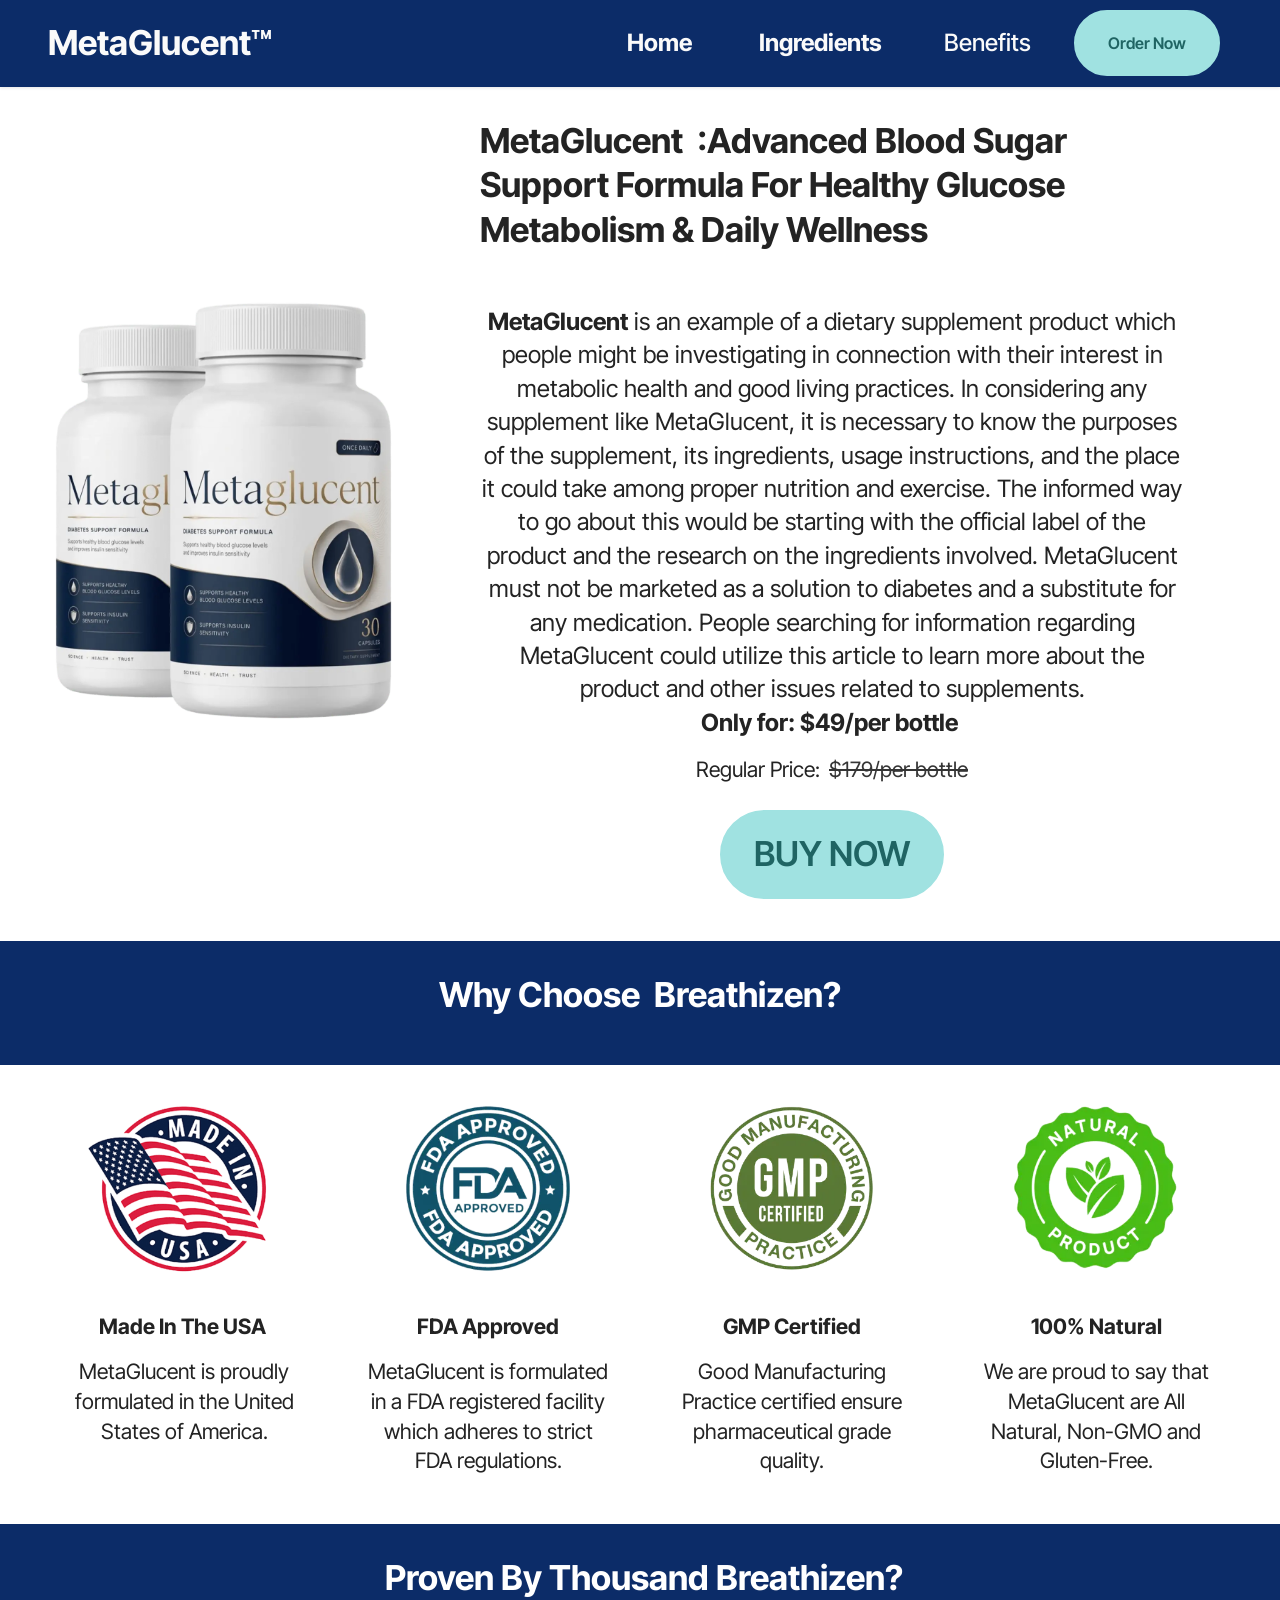
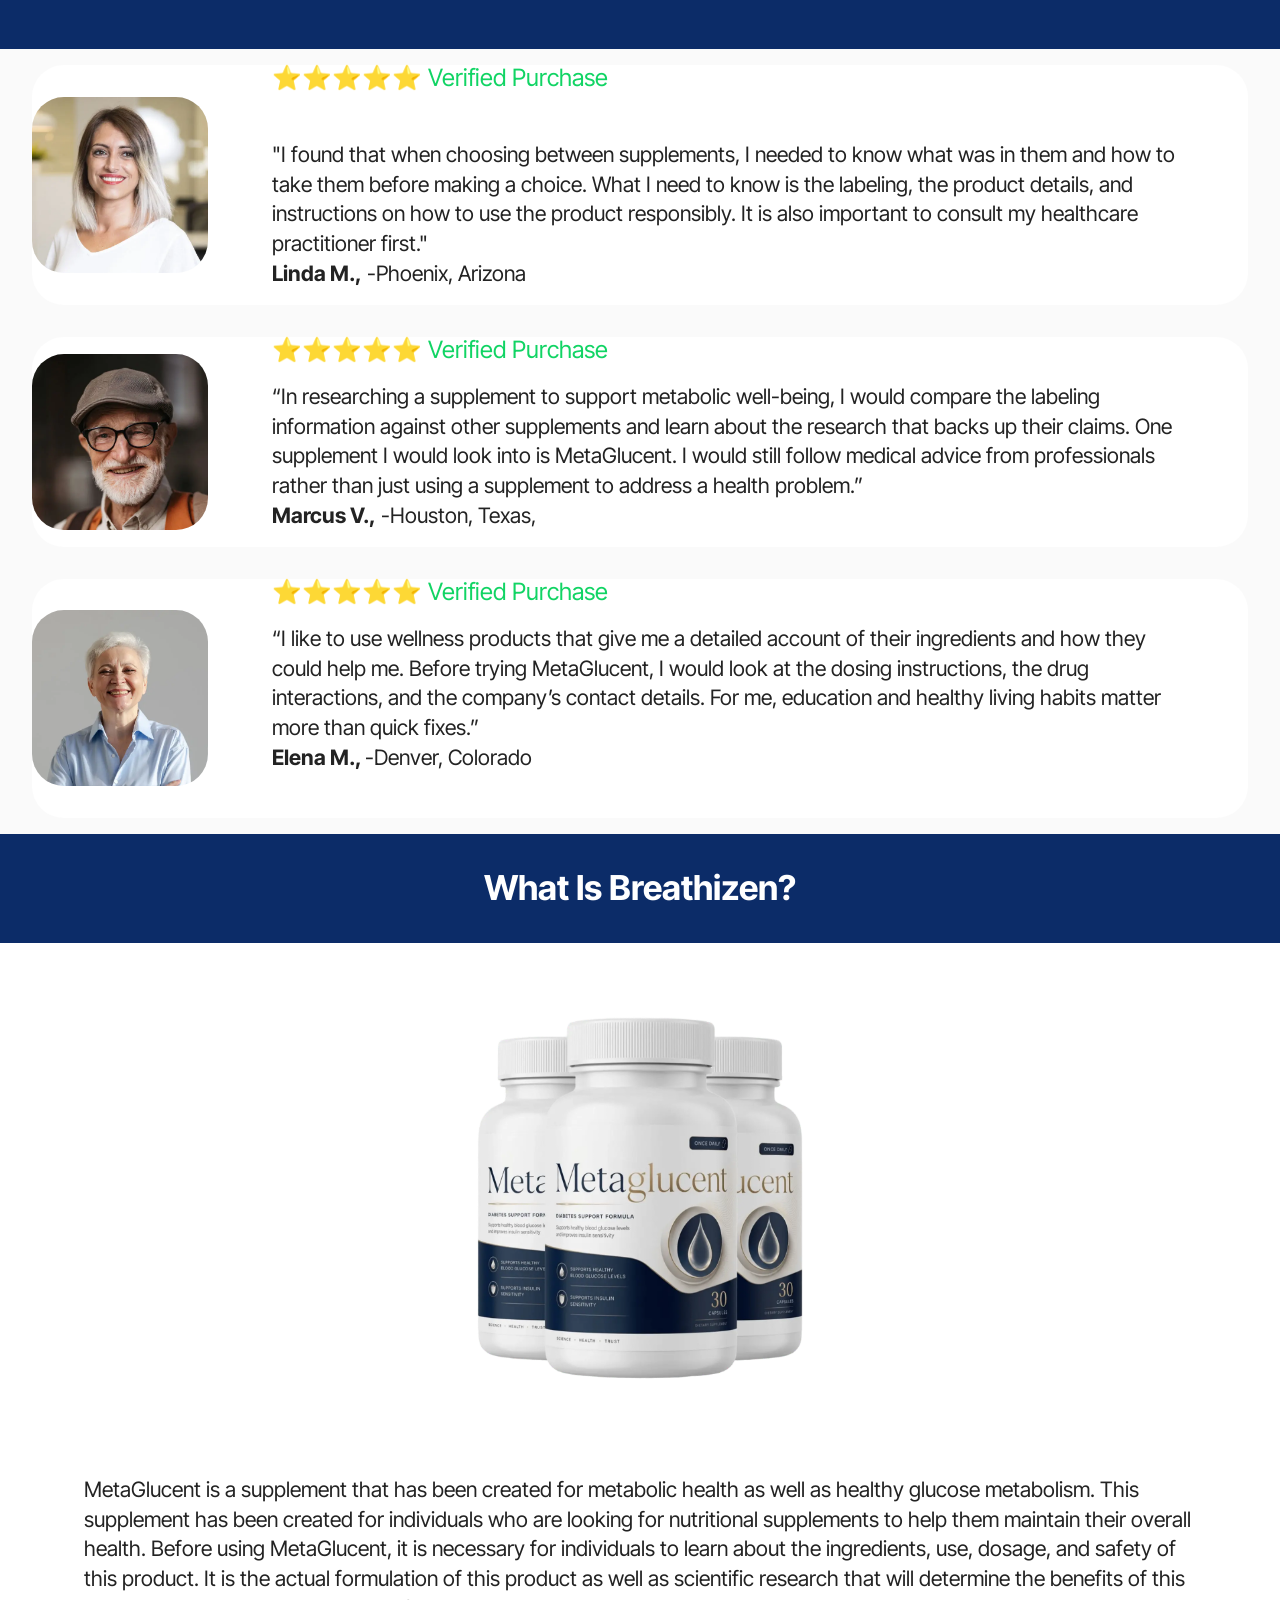
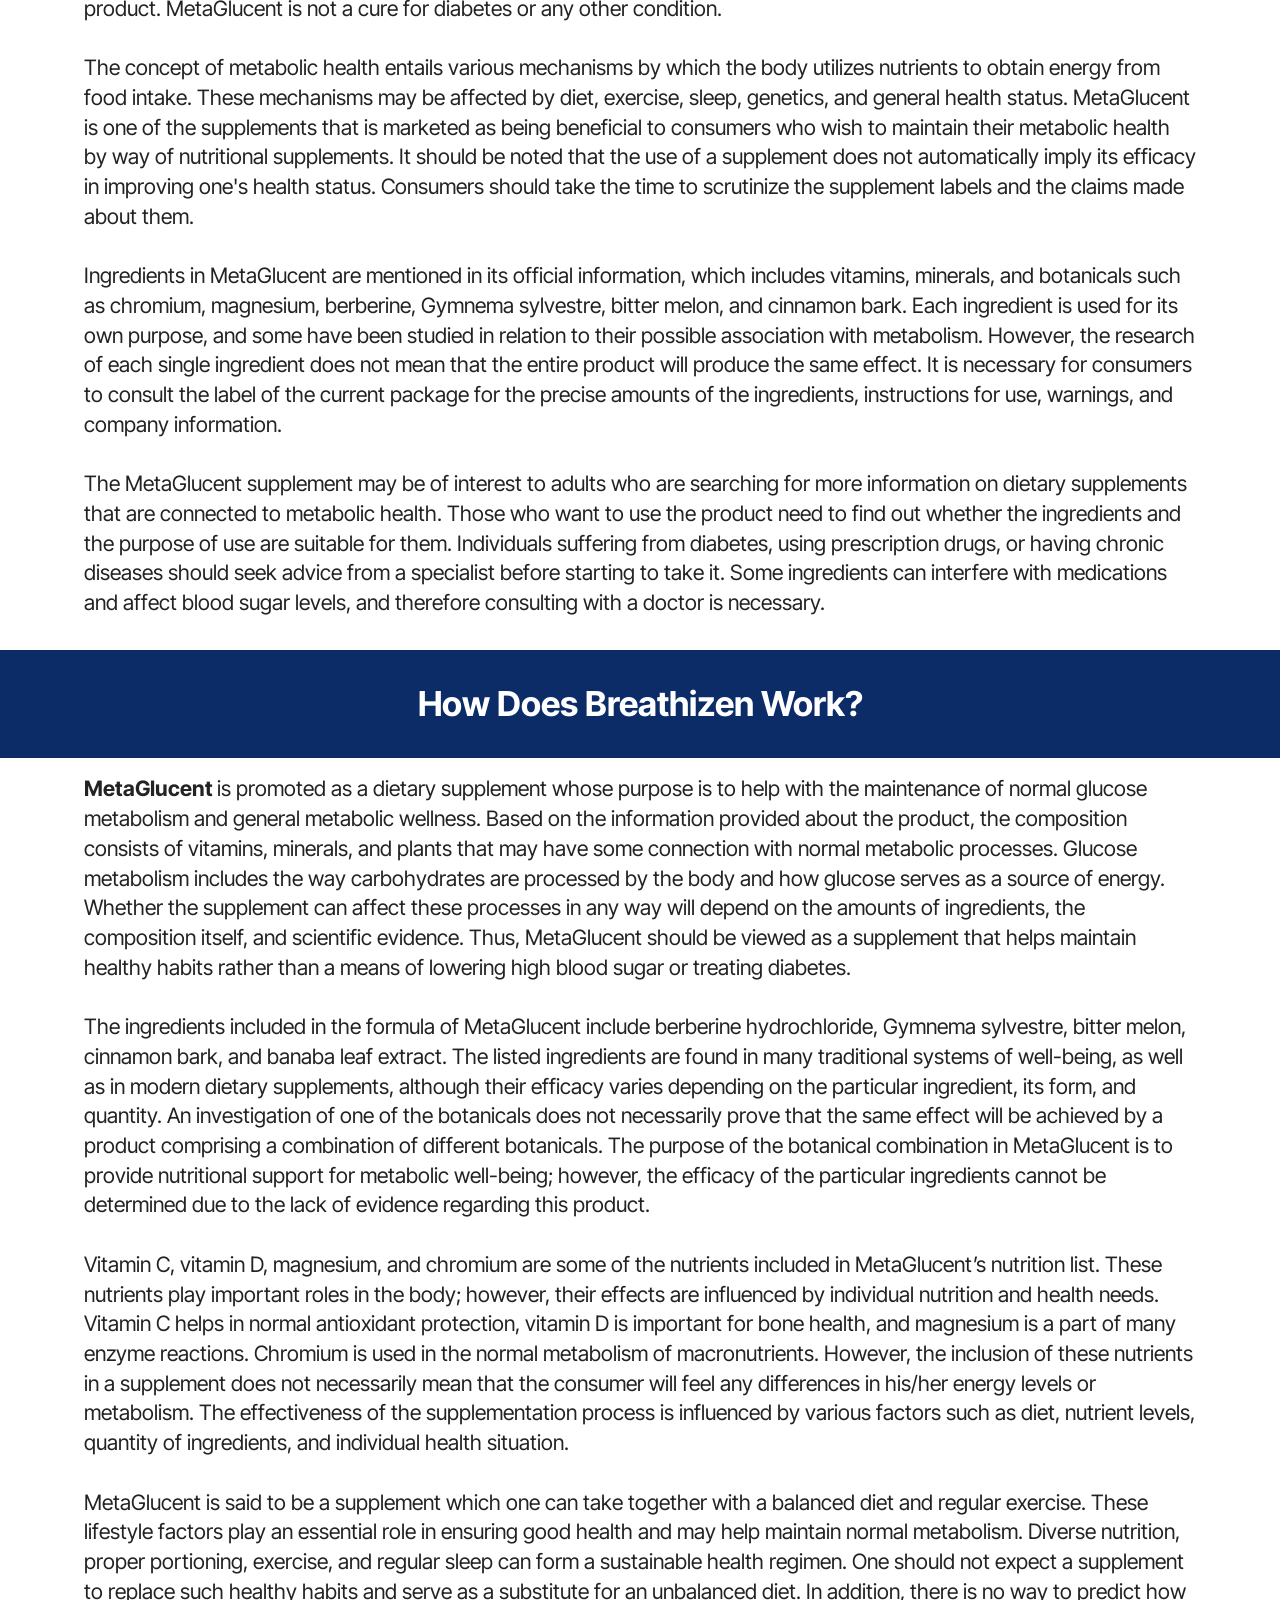
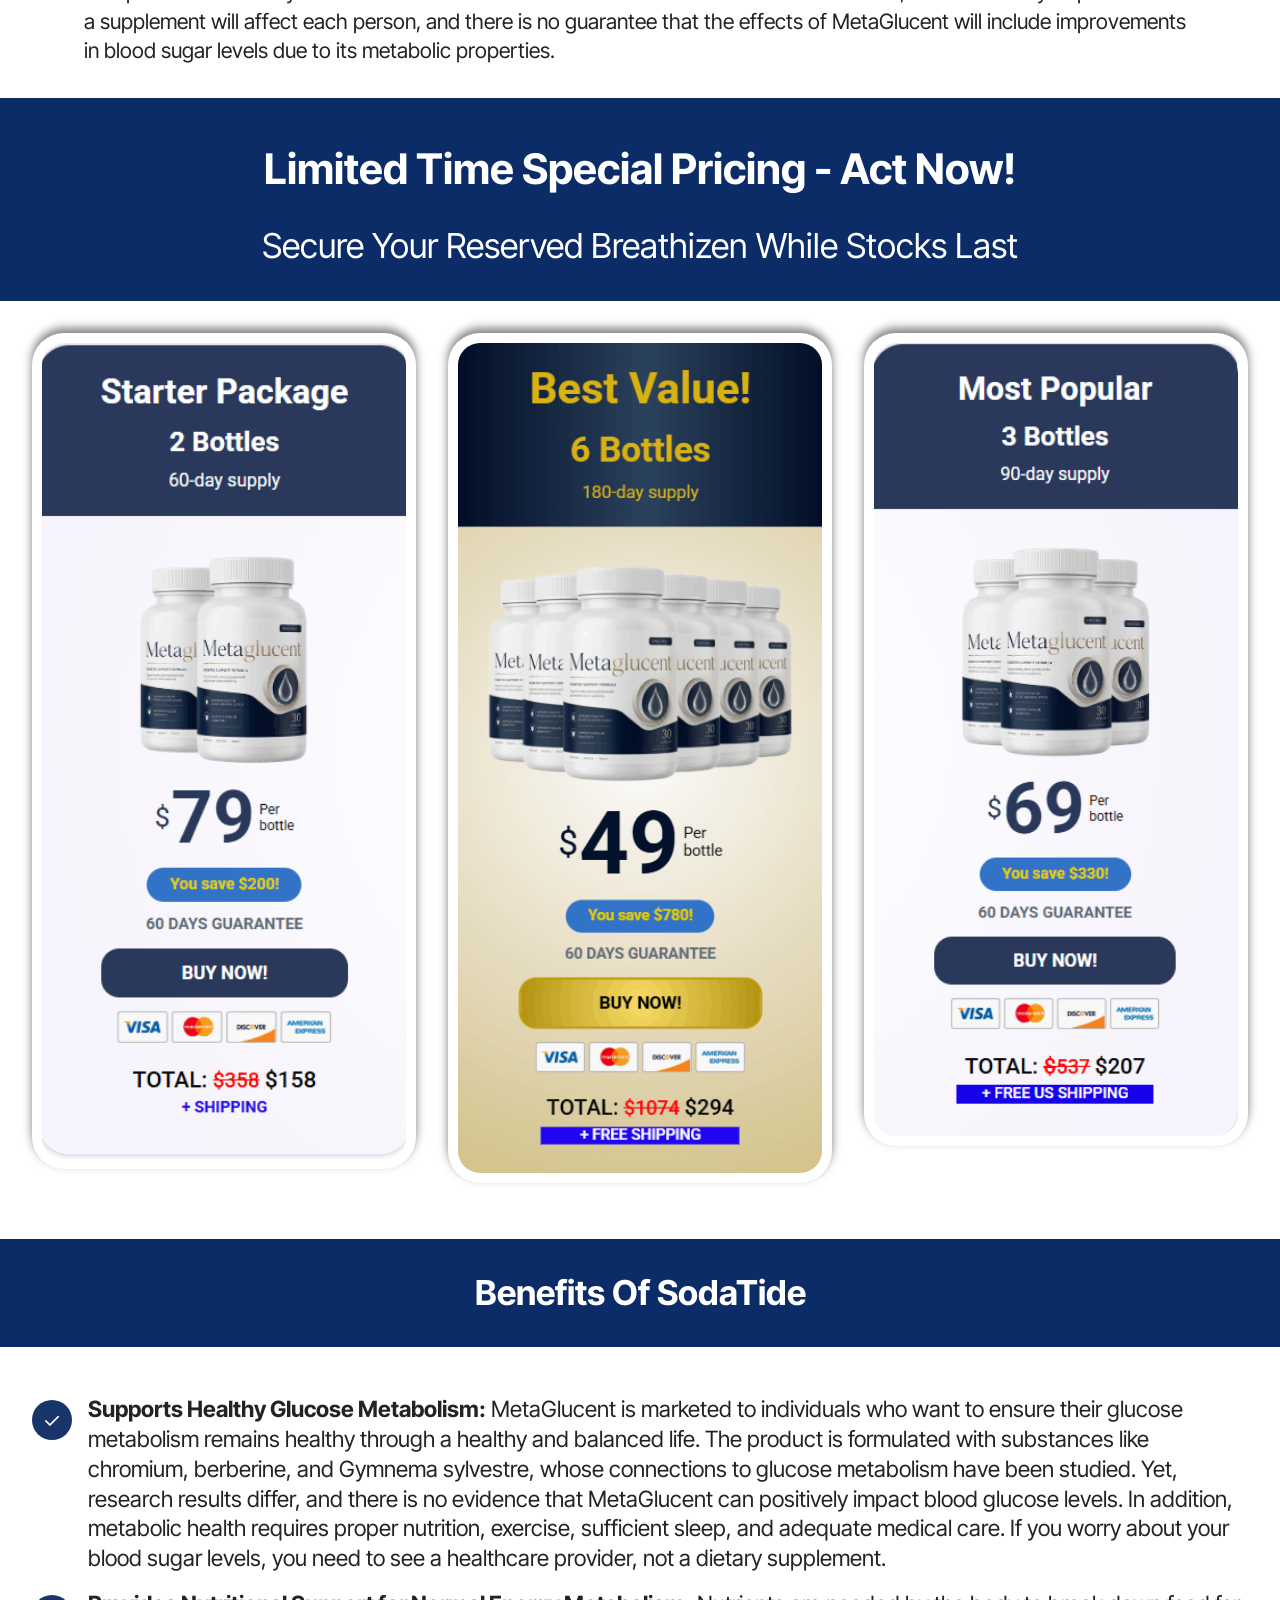
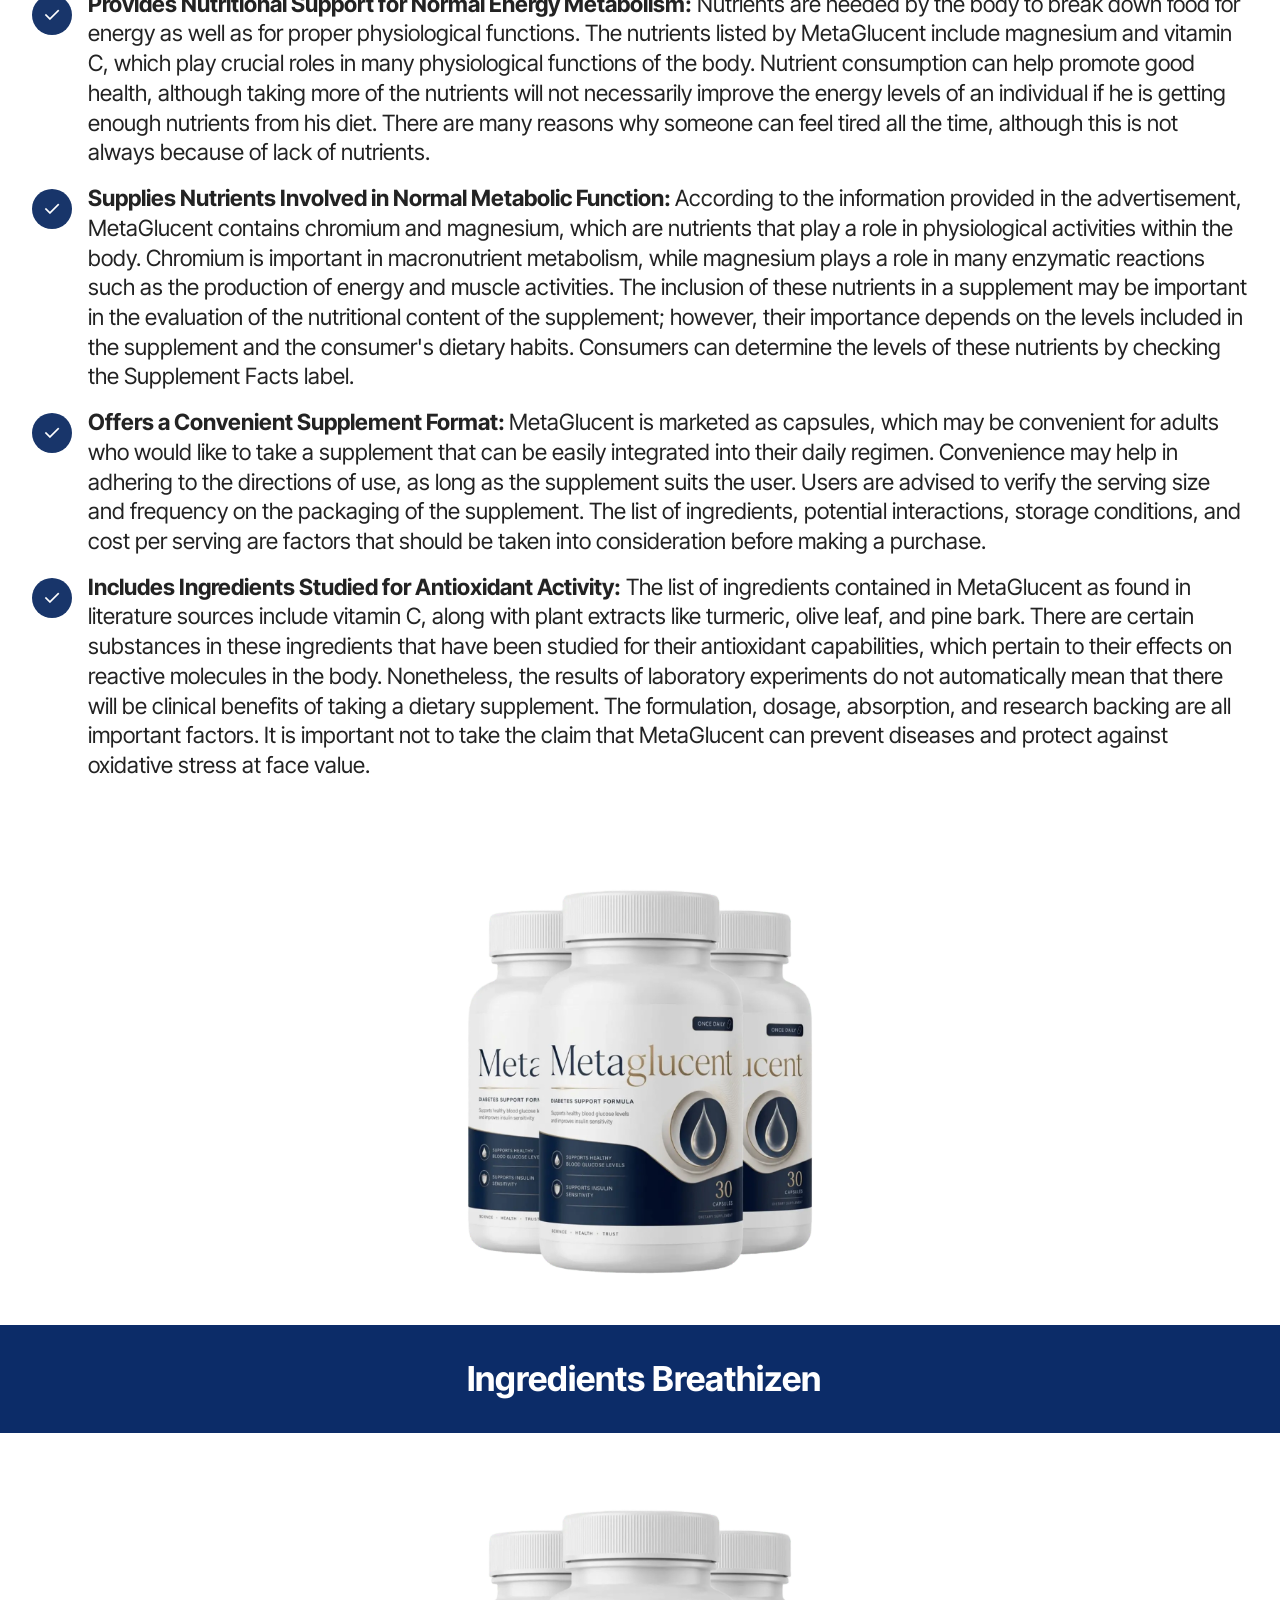
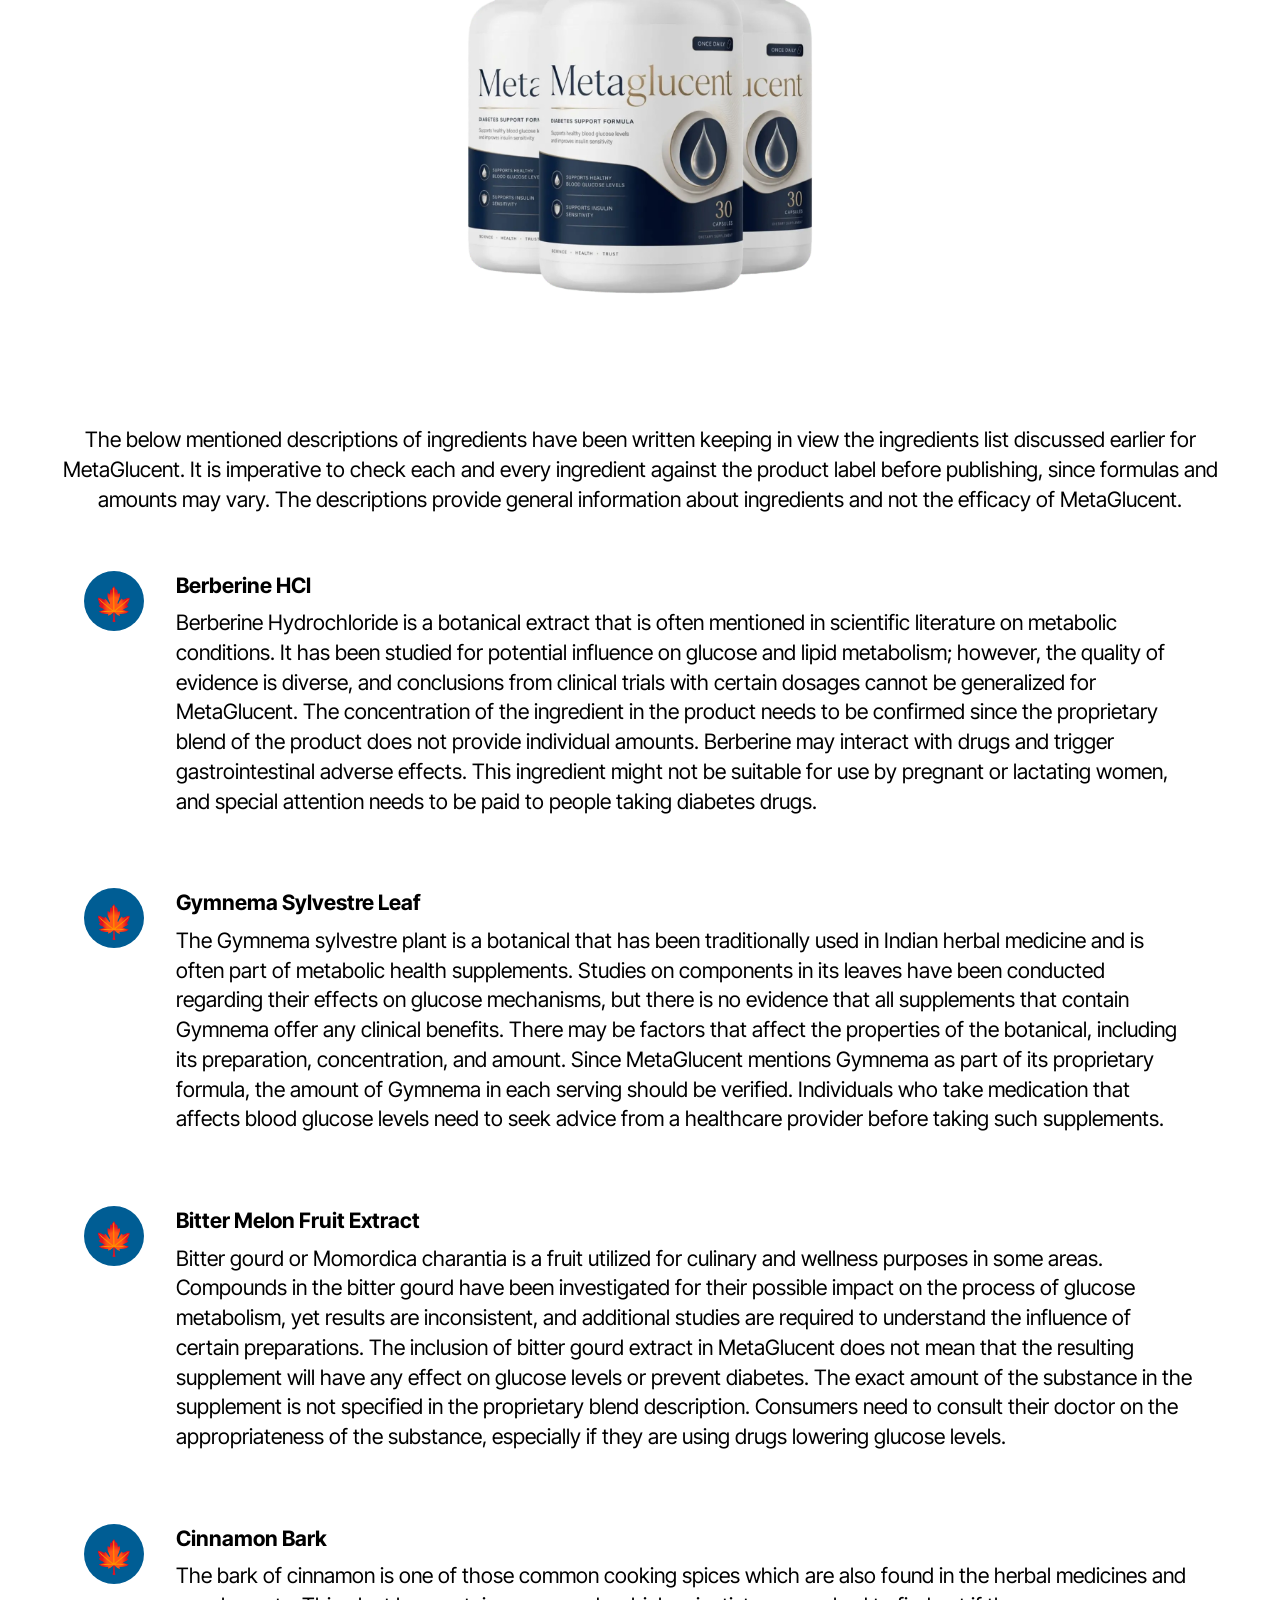
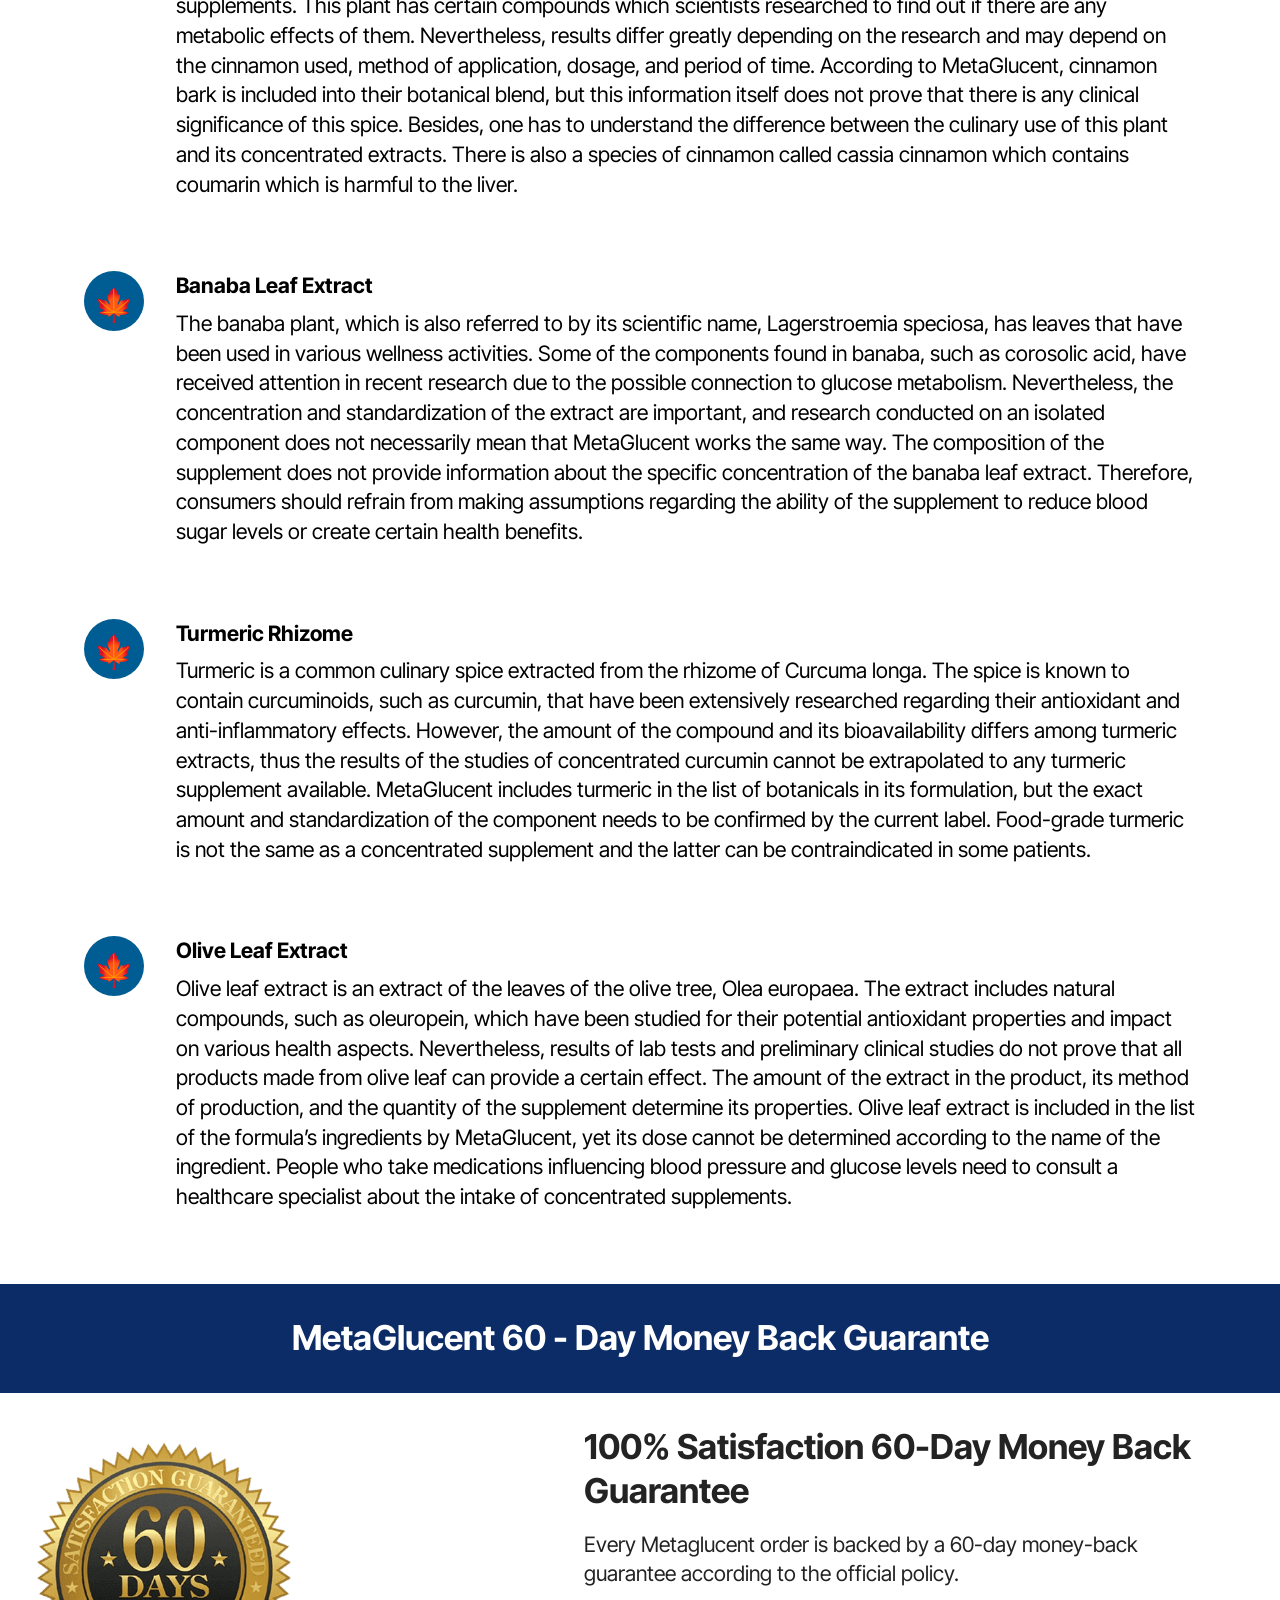
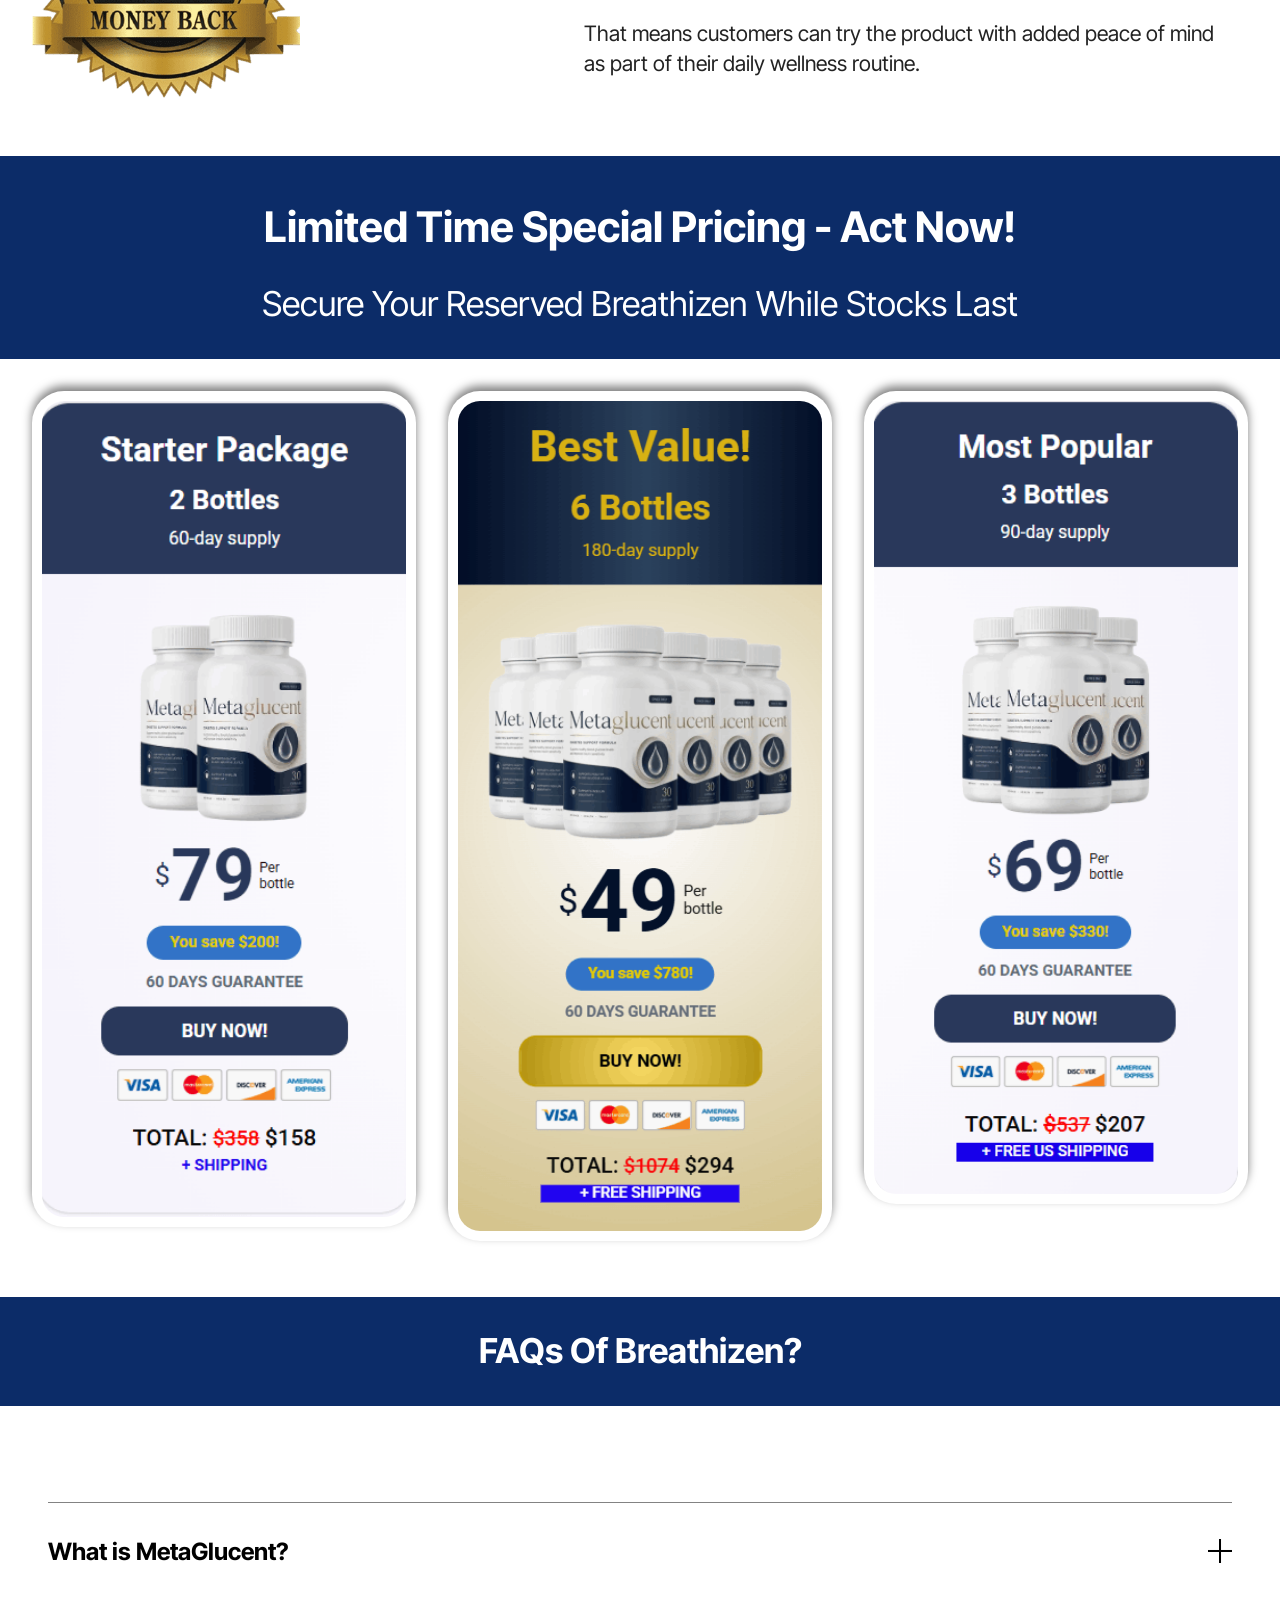
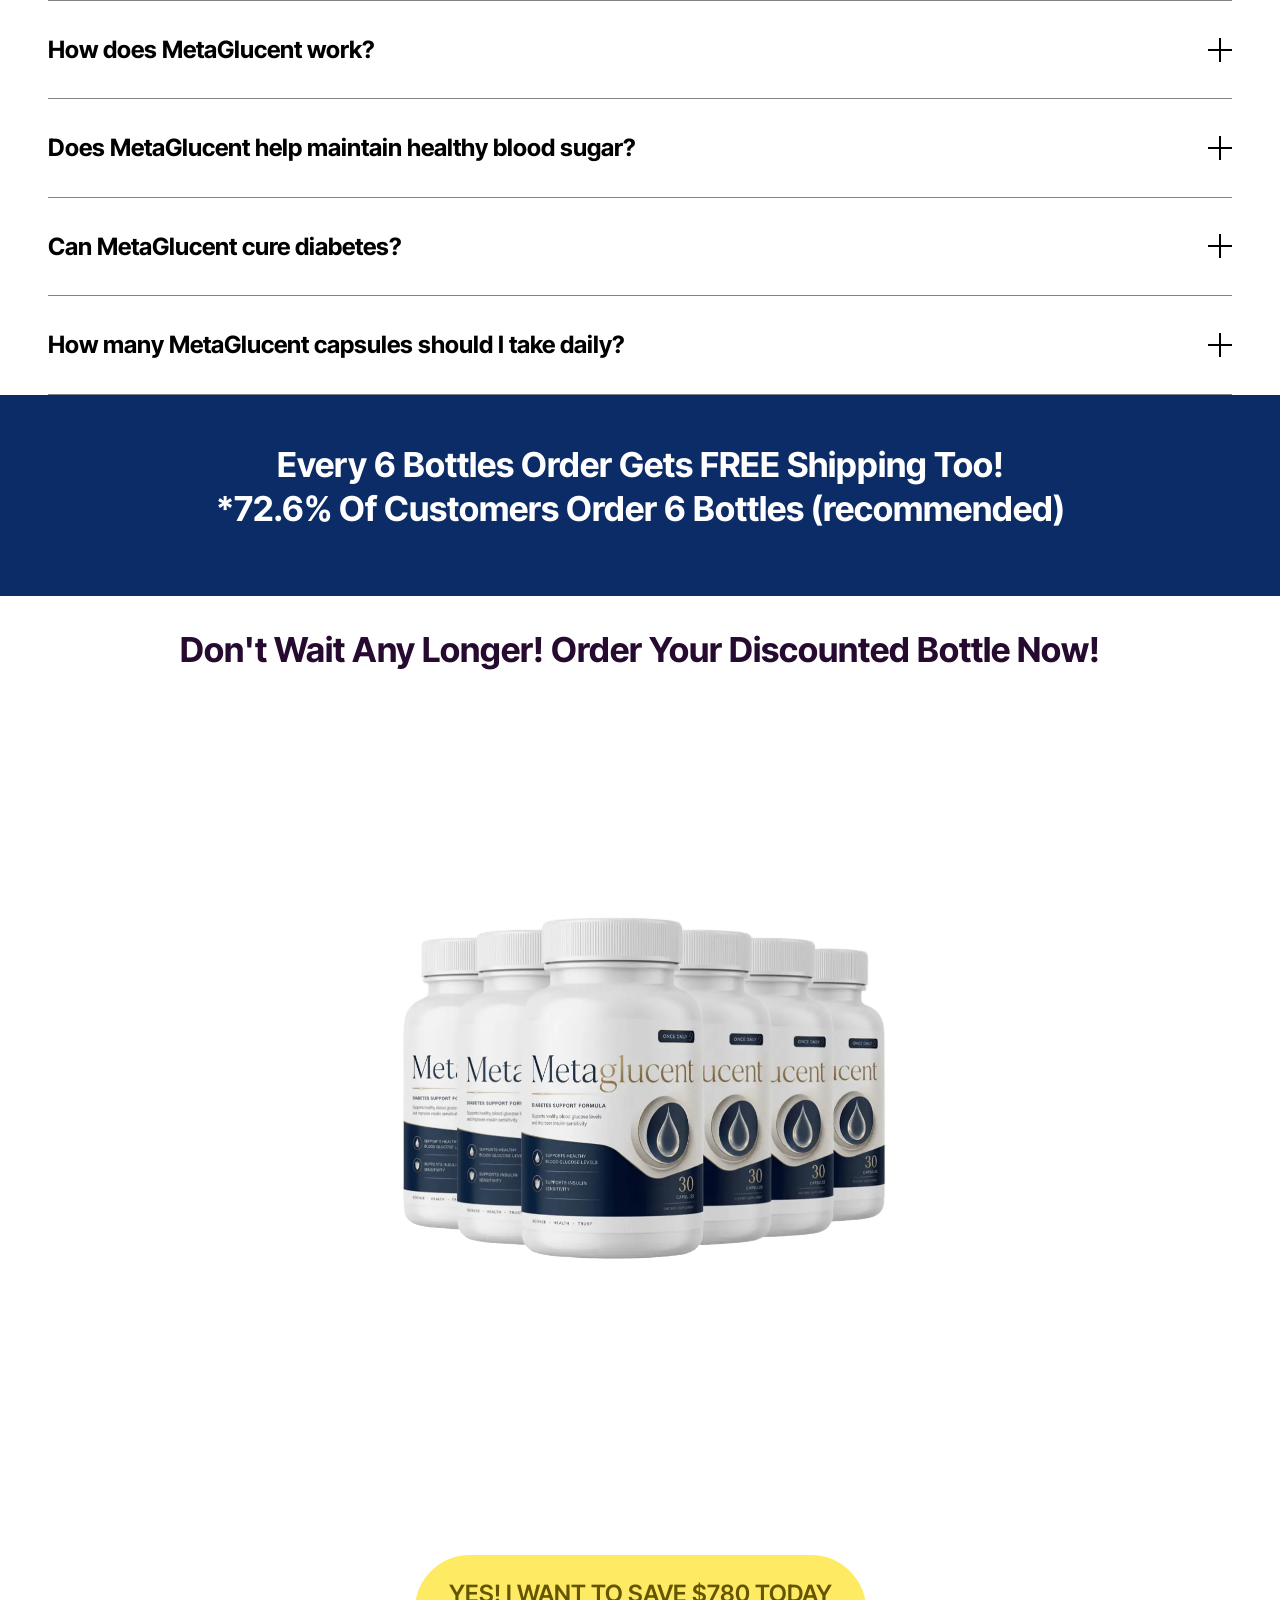
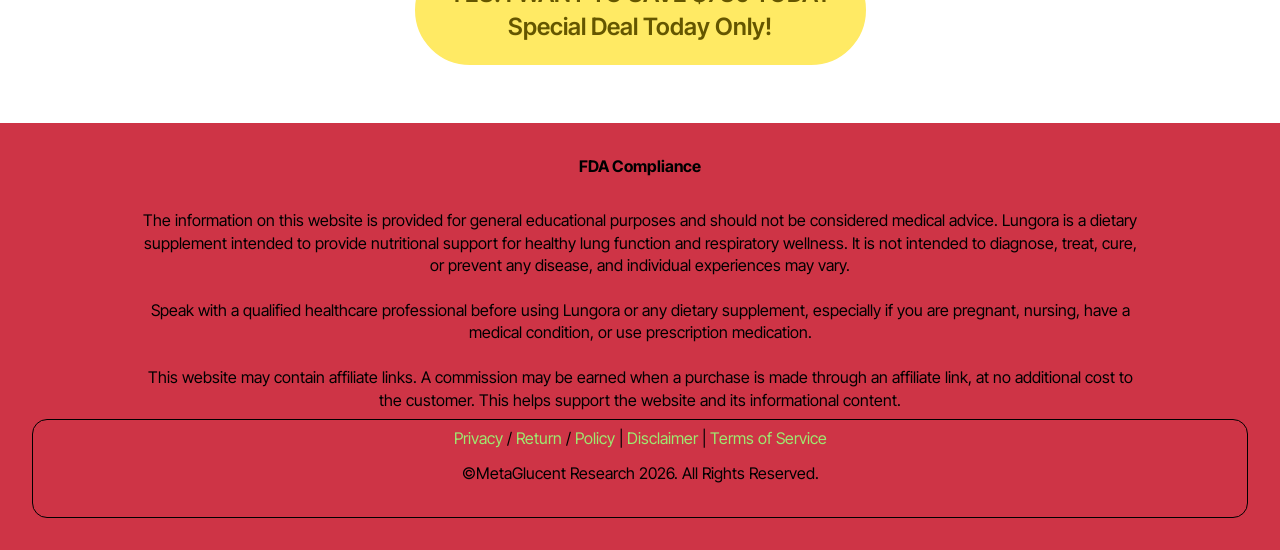
==== commit d85612bf: "Add msvalidate meta tag for site verification" ====
--- a/index.html
+++ b/index.html
@@ -24,7 +24,8 @@
   <link rel="preload" href="https://fonts.googleapis.com/css?family=Inter+Tight:100,200,300,400,500,600,700,800,900,100i,200i,300i,400i,500i,600i,700i,800i,900i&display=swap" as="style" onload="this.onload=null;this.rel='stylesheet'">
   <noscript><link rel="stylesheet" href="https://fonts.googleapis.com/css?family=Inter+Tight:100,200,300,400,500,600,700,800,900,100i,200i,300i,400i,500i,600i,700i,800i,900i&display=swap"></noscript>
   <link rel="preload" as="style" href="assets/mobirise/css/mbr-additional.css?v=Ok16o1"><link rel="stylesheet" href="assets/mobirise/css/mbr-additional.css?v=Ok16o1" type="text/css">
-
+<meta name="google-site-verification" content="ojwFFrobrEAdesm8oLR1VNvsSXICQItrODOj1nC4V70" />
+	<meta name="msvalidate.01" content="BFED78960371397816FDB9212DADB8CB" />
   
   
   <meta name="keywords" content="prosta defend, prostadefend, prosta defend supplement, prosta defend pills">
@@ -980,8 +981,8 @@
             </div>
         </div>
     </div>
-</section><section class="display-7" style="padding: 0;align-items: center;justify-content: center;flex-wrap: wrap;    align-content: center;display: flex;position: relative;height: 4rem;"><a href="https://mobiri.se/" style="flex: 1 1;height: 4rem;position: absolute;width: 100%;z-index: 1;"><img alt="" style="height: 4rem;" src="[data-uri]"></a><p style="margin: 0;text-align: center;" class="display-7">&#8204;</p><a style="z-index:1" href="https://mobirise.com">Mobirise </a></section><script src="assets/bootstrap/js/bootstrap.bundle.min.js"></script>  <script src="assets/smoothscroll/smooth-scroll.js"></script>  <script src="assets/ytplayer/index.js"></script>  <script src="assets/dropdown/js/navbar-dropdown.js"></script>  <script src="assets/mbr-switch-arrow/mbr-switch-arrow.js"></script>  <script src="assets/theme/js/script.js"></script>  
+<script src="assets/bootstrap/js/bootstrap.bundle.min.js"></script>  <script src="assets/smoothscroll/smooth-scroll.js"></script>  <script src="assets/ytplayer/index.js"></script>  <script src="assets/dropdown/js/navbar-dropdown.js"></script>  <script src="assets/mbr-switch-arrow/mbr-switch-arrow.js"></script>  <script src="assets/theme/js/script.js"></script>  
   
   
 </body>
-</html>+</html>
